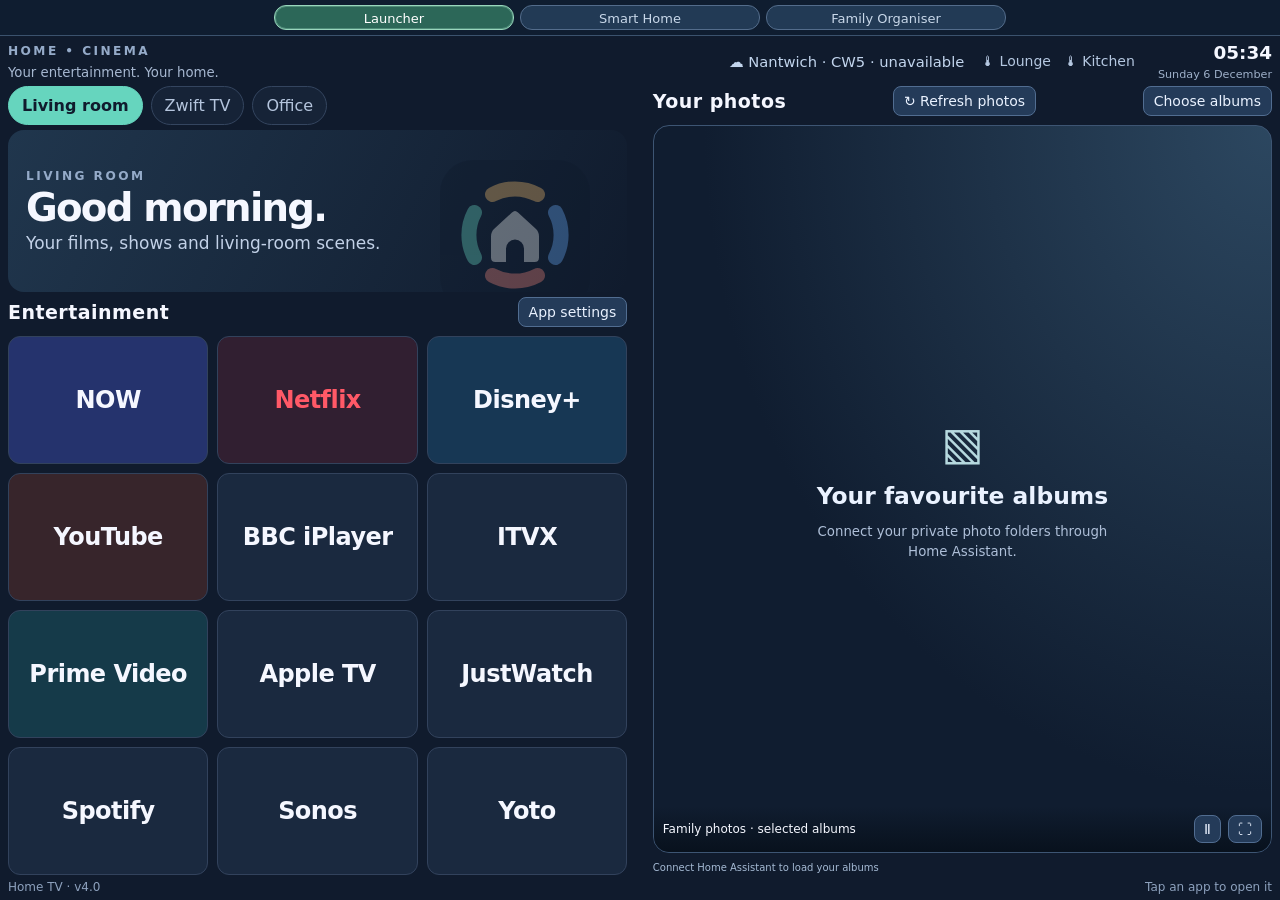
==== index.html @ 2f024058 "Refresh VTech card and Smart Home layout assets on existing Halo installs" ====
<!doctype html><html lang="en"><head><style>html.view-resume-boot{background:#14243a}html.view-resume-boot body{visibility:hidden}</style><script>try{const v=JSON.parse(localStorage.getItem('home-view-resume-v1'));if(v&&Date.now()-v.at<120000){document.documentElement.classList.add('view-resume-boot');setTimeout(()=>document.documentElement.classList.remove('view-resume-boot'),3000)}}catch(e){}</script><meta charset="utf-8"><meta name="viewport" content="width=device-width,initial-scale=1,viewport-fit=cover"><meta name="theme-color" content="#080d17"><meta name="mobile-web-app-capable" content="yes"><meta name="apple-mobile-web-app-capable" content="yes"><link rel="manifest" href="./manifest.webmanifest"><link rel="icon" href="./icon.svg" type="image/svg+xml"><title>Halo · Home Assistant Life Organiser</title><style>
:root{font-family:Inter,system-ui,-apple-system,Segoe UI,sans-serif;color:#f5f7ff;background:#080d17}*{box-sizing:border-box}body{margin:0;min-height:100vh;background:radial-gradient(ellipse at 80% 0%,#253b5c 0%,#101b2e 32%,#080d17 74%)}button{font:inherit;color:inherit;cursor:pointer}button:focus-visible,.tile.focused{outline:3px solid #c5d9ff;outline-offset:3px;transform:scale(1.035)}.shell{max-width:1480px;margin:auto;padding:clamp(18px,4vw,58px)}header{display:flex;justify-content:space-between;align-items:center;gap:15px}.eyebrow{color:#95abc9;font-size:.76rem;letter-spacing:.2em;font-weight:750}.clock{text-align:right;font-weight:650;font-size:1.15rem}.clock small{display:block;color:#9eb0c9;font-size:.7rem;font-weight:450;margin-top:5px}.rooms{display:flex;gap:8px;flex-wrap:wrap;margin-top:26px}.room{border:1px solid #34455f;background:#162337;padding:10px 16px;border-radius:999px;color:#b5c5dd}.room.active{background:#d8e7ff;color:#15253c;border-color:#d8e7ff;font-weight:750}.hero{position:relative;overflow:hidden;margin-top:25px;border-radius:24px;min-height:215px;background:linear-gradient(105deg,#273e61,#18273e 53%,#3c3b5c);display:flex;align-items:center;padding:clamp(22px,4vw,55px)}.hero:after{content:'✦';position:absolute;right:8%;top:-40px;font-size:260px;color:#ffffff12;pointer-events:none}.hero h1{font-size:clamp(30px,5vw,66px);line-height:1.03;letter-spacing:-.045em;margin:12px 0}.hero p{color:#c2d1e7;margin:0;max-width:600px}.section-head{display:flex;align-items:baseline;justify-content:space-between;margin:30px 0 13px}.section-head h2{font-size:1rem;margin:0;letter-spacing:.025em}.section-head span{font-size:.78rem;color:#93a9c7}.apps{display:grid;grid-template-columns:repeat(4,minmax(0,1fr));gap:12px}.tile{border:1px solid #32425c;border-radius:15px;background:#1a293f;min-height:93px;display:flex;align-items:center;justify-content:center;text-align:center;padding:12px;font-weight:800;transition:transform .15s,background .15s;letter-spacing:-.025em}.tile:hover{background:#2b4162}.app{font-size:clamp(.9rem,2vw,1.45rem)}.now{background:#25336d}.netflix{background:#311f31;color:#ff5967}.disney{background:#173754}.youtube{background:#37252b}.prime{background:#153a49}.widget-grid{display:grid;grid-template-columns:repeat(4,minmax(0,1fr));gap:12px}.widget{background:#162338;border:1px solid #304059;border-radius:15px;min-height:135px;padding:18px;text-align:left;display:flex;flex-direction:column;justify-content:space-between;align-items:flex-start}.widget .symbol{font-size:25px}.widget strong{font-size:1.05rem}.widget small{color:#9fb1cc;line-height:1.5}.footer{margin-top:25px;color:#8da1bd;font-size:.75rem;display:flex;justify-content:space-between;gap:12px;flex-wrap:wrap}.notice{position:fixed;bottom:20px;left:50%;transform:translateX(-50%);background:#dceaff;color:#17263b;padding:13px 20px;border-radius:12px;box-shadow:0 12px 40px #0008;max-width:90%;font-size:.88rem;z-index:10}.hidden{display:none}@media(max-width:640px){.apps{grid-template-columns:repeat(4,minmax(0,1fr));gap:7px}.tile{min-height:68px;padding:7px;font-size:.77rem}.widget-grid{grid-template-columns:repeat(2,minmax(0,1fr));gap:9px}.widget{min-height:115px;padding:13px}.hero{min-height:180px}.shell{padding:16px}.rooms{margin-top:20px}.room{font-size:.8rem;padding:9px 12px}}@media(orientation:landscape) and (max-height:550px){.shell{padding-top:13px}.hero{min-height:130px;margin-top:13px}.hero h1{font-size:30px}.section-head{margin:17px 0 9px}.tile{min-height:62px}.widget{min-height:105px}.rooms{margin-top:10px}}

/* v0.2: viewport-fitted, device-independent responsive layout */
html,body{width:100%;min-height:100%;overflow-x:hidden}
.shell{width:100%;max-width:1600px}
.tile,.widget{min-width:0}
.widget small{overflow-wrap:anywhere;word-break:break-word}
@media (orientation:landscape){
 html,body{height:100%;height:100dvh;overflow:hidden}
 .shell{height:100vh;height:100dvh;display:flex;flex-direction:column;gap:clamp(5px,1.1vh,13px);padding:clamp(8px,1.7vh,22px) clamp(12px,3vw,48px);overflow:hidden}
 header{flex:0 0 auto}
 .rooms{margin-top:0;flex:0 0 auto}
 .room{padding:clamp(5px,1vh,10px) 13px}
 .hero{margin-top:0;min-height:0;flex:1 1 16%;padding:clamp(12px,2vh,30px);border-radius:16px}
 .hero h1{font-size:clamp(23px,4.3vh,52px);margin:5px 0}
 .hero p{font-size:clamp(11px,1.9vh,17px)}
 .hero:after{font-size:clamp(100px,25vh,230px);top:-25px}
 .section-head{margin:0;flex:0 0 auto}
 .section-head h2{font-size:clamp(12px,2.3vh,19px)}
 .section-head span{font-size:clamp(10px,1.8vh,14px)}
 .apps{flex:1 1 23%;min-height:0;grid-template-columns:repeat(4,minmax(0,1fr));grid-template-rows:repeat(2,minmax(0,1fr));gap:clamp(5px,1.1vh,13px)}
 .tile{min-height:0;border-radius:12px}
 .app{font-size:clamp(11px,2.7vh,25px)}
 .widget-grid{flex:1 1 22%;min-height:0;grid-template-columns:repeat(4,minmax(0,1fr));gap:clamp(5px,1.1vh,13px)}
 .widget{min-height:0;padding:clamp(6px,1.5vh,18px);gap:2px;overflow:hidden}
 .widget .symbol{font-size:clamp(14px,3.5vh,28px)}
 .widget strong{font-size:clamp(10px,2.3vh,18px);line-height:1.1}
 .widget small{font-size:clamp(9px,1.7vh,13px);line-height:1.2;display:-webkit-box;-webkit-line-clamp:2;-webkit-box-orient:vertical;overflow:hidden}
 .footer{margin:0;flex:0 0 auto;font-size:clamp(9px,1.5vh,12px)}
}
@media (orientation:landscape) and (max-height:470px){
 .shell{gap:5px;padding-top:6px;padding-bottom:6px}
 header .eyebrow{font-size:10px}header div[style]{display:none}
 .clock{font-size:14px}.clock small{font-size:10px;margin-top:0}
 .room{font-size:11px;padding:4px 10px}
 .hero{flex-basis:13%;padding:8px 16px}
 .hero .eyebrow{font-size:10px}
 .hero h1{font-size:22px;margin:2px 0}
 .hero p{font-size:11px}
 .widget .symbol{font-size:16px}
 .footer span:last-child{display:none}
}
@media (orientation:portrait) and (max-width:700px){
 html,body{height:100%;height:100dvh;overflow:hidden}
 .shell{height:100vh;height:100dvh;display:flex;flex-direction:column;gap:clamp(6px,1.1vh,12px);padding:clamp(10px,2vh,20px);overflow:hidden}
 header{flex:0 0 auto}
 .rooms{margin-top:0;flex:0 0 auto}
 .room{font-size:12px;padding:7px 10px}
 .hero{flex:1 1 14%;min-height:0;margin-top:0;padding:13px 17px;border-radius:15px}
 .hero h1{font-size:clamp(23px,4vh,36px);margin:4px 0}
 .hero p{font-size:12px}
 .hero:after{font-size:130px;top:-12px}
 .section-head{margin:0;flex:0 0 auto}
 .section-head h2{font-size:14px}
 .section-head span{font-size:10px}
 .apps{flex:1 1 30%;min-height:0;grid-template-columns:repeat(2,minmax(0,1fr));grid-template-rows:repeat(4,minmax(0,1fr));gap:7px}
 .tile{min-height:0;font-size:clamp(11px,1.8vh,16px)}
 .widget-grid{flex:1 1 27%;min-height:0;grid-template-columns:repeat(2,minmax(0,1fr));grid-template-rows:repeat(2,minmax(0,1fr));gap:7px}
 .widget{min-height:0;padding:9px;overflow:hidden}
 .widget .symbol{font-size:18px}
 .widget strong{font-size:clamp(11px,1.7vh,15px);line-height:1.15}
 .widget small{font-size:10px;line-height:1.2;display:-webkit-box;-webkit-line-clamp:2;-webkit-box-orient:vertical;overflow:hidden}
 .footer{margin:0;font-size:9px;flex:0 0 auto}
 .footer span:last-child{display:none}
}
@media (prefers-reduced-motion:reduce){*{transition:none!important}}
.hidden{display:none!important}.dashboard-toggle{border:1px solid #6780a3;background:#d8e7ff;color:#14253b;padding:7px 14px;border-radius:11px;font-weight:800;white-space:nowrap}.footer{align-items:center}.footer .dashboard-toggle{font-size:clamp(11px,1.9vh,15px)}@media(orientation:landscape){.apps{grid-template-columns:repeat(6,minmax(0,1fr));grid-template-rows:repeat(2,minmax(0,1fr));flex-basis:28%}.app{font-size:clamp(10px,2.4vh,22px)}.hero{flex-basis:13%}.widget-grid{flex-basis:19%}}@media(orientation:portrait) and (max-width:700px){.apps{grid-template-columns:repeat(3,minmax(0,1fr));grid-template-rows:repeat(4,minmax(0,1fr));flex-basis:33%}.app{font-size:clamp(10px,1.6vh,15px)}.hero{flex-basis:12%}.widget-grid{flex-basis:24%}.footer{gap:7px}}.dashboard-page{min-height:100dvh;padding:clamp(16px,4vw,48px);max-width:1300px;margin:auto}.dashboard-top{display:flex;align-items:center;justify-content:space-between;gap:15px}.dashboard-page h1{font-size:clamp(30px,5vw,60px);margin:28px 0 8px}.dashboard-intro{color:#a8bbd4}.dashboard-cards{display:grid;grid-template-columns:repeat(3,minmax(0,1fr));gap:14px;margin-top:25px}.dashboard-cards button{background:#192a42;border:1px solid #354c6b;border-radius:17px;padding:22px;text-align:left;display:flex;flex-direction:column;gap:10px;min-height:145px}.dashboard-cards button span{font-size:26px}.dashboard-cards button strong{font-size:clamp(15px,2vw,22px)}.dashboard-cards button small{color:#9fb4d1}.dashboard-note{color:#94a9c5;font-size:12px;margin-top:25px}@media(max-width:680px){.dashboard-cards{grid-template-columns:repeat(2,minmax(0,1fr));gap:9px}.dashboard-cards button{padding:13px;min-height:120px}.dashboard-page h1{margin-top:18px}}@media(orientation:landscape) and (max-height:550px){.dashboard-page{height:100dvh;overflow:auto}.dashboard-cards{grid-template-columns:repeat(3,minmax(0,1fr));gap:9px;margin-top:12px}.dashboard-cards button{min-height:95px;padding:12px;gap:5px}.dashboard-page h1{font-size:25px;margin:12px 0 4px}}body.dashboard-open{height:auto!important;overflow:auto!important}.room-card-off{opacity:.43;filter:grayscale(1);cursor:not-allowed}.room-card-off small{color:#aab4c3!important}/* v0.4 TV-first header and 5-by-2 entertainment grid */
.header-right{display:flex;align-items:center;gap:clamp(9px,1.8vw,26px)}
.mini-status{display:flex;gap:clamp(5px,1vw,15px);align-items:center;flex-wrap:wrap;justify-content:flex-end;color:#b4c7e0;font-size:clamp(10px,1.3vw,14px)}
.mini-status span{white-space:nowrap}.mini-status b{font-weight:500}
.header-dashboard{font-size:clamp(11px,1.3vw,15px)}
@media(orientation:landscape){
 .apps{grid-template-columns:repeat(5,minmax(0,1fr));grid-template-rows:repeat(2,minmax(0,1fr));flex:1 1 auto}
 .hero{flex:0 1 26%;min-height:0}
 .shell{justify-content:space-between}
 .footer{flex:0 0 auto}
}
@media(orientation:landscape) and (max-height:550px){
 .hero{flex:0 1 23%}
 .apps{flex:1 1 auto}
 .mini-status{font-size:10px}
 .mini-status span:nth-child(3){display:none}
 .header-dashboard{padding:5px 9px}
}
@media(orientation:portrait) and (max-width:700px){
 .header-right{gap:6px;flex-wrap:wrap;justify-content:flex-end;max-width:60%}
 .mini-status{order:3;width:100%;font-size:10px;gap:8px}
 .mini-status span:nth-child(3){display:none}
 .header-dashboard{font-size:11px;padding:5px 8px}
 .apps{grid-template-columns:repeat(2,minmax(0,1fr));grid-template-rows:repeat(5,minmax(0,1fr));flex:1 1 43%}
 .hero{flex:0 1 17%}
 .footer{flex:0 0 auto}
}
/* v0.5 remote focus indicator */
button{transition:transform .16s ease,box-shadow .16s ease,border-color .16s ease}
button:focus{outline:none}
body:not(.using-pointer) button:focus-visible,body:not(.using-pointer) button:focus{outline:3px solid #e9f3ff;outline-offset:2px;box-shadow:0 0 0 5px #6fa8ff66,0 10px 25px #0007;transform:scale(1.035);z-index:2;position:relative}
body.using-pointer button:focus:not(:focus-visible){outline:none;box-shadow:none;transform:none}
@media(prefers-reduced-motion:reduce){button{transition:none}}
 .app-disabled,.app-disabled:hover{background:#202633!important;color:#7f899a!important;border-color:#303746!important;opacity:.5;filter:grayscale(1);cursor:not-allowed;transform:none!important} /* v1.1 single-screen dashboard */.dashboard-page{max-width:1800px}.dash-heading{display:flex;justify-content:space-between;align-items:end;gap:12px}.dash-heading h1{margin:16px 0 4px;font-size:clamp(29px,3.6vw,52px)}.dash-date{color:#b3c5dd;font-size:.86rem}.demo-label{letter-spacing:.05em;font-size:.65rem;color:#e4bc7c;margin-left:8px}.overview-layout{display:grid;grid-template-columns:minmax(0,1.4fr) minmax(245px,.85fr) minmax(280px,1fr);gap:14px;margin-top:23px;align-items:stretch}.overview-panel{background:linear-gradient(145deg,#1b2b43,#101c30);border:1px solid #344864;border-radius:22px;padding:20px;min-width:0;display:flex;flex-direction:column;gap:15px}.panel-heading{display:flex;align-items:start;justify-content:space-between;gap:8px}.panel-heading h2{font-size:clamp(18px,1.7vw,25px);margin:5px 0 0}.panel-kicker{font-size:10px;color:#91aacf;letter-spacing:.16em;font-weight:800}.offline-pill{background:#3c3540;border:1px solid #695568;color:#e4bdc3;border-radius:20px;font-size:10px;padding:5px 8px;white-space:nowrap}.overview-subheading{font-size:12px;color:#9fb4d1}.home-room-grid{display:grid;grid-template-columns:repeat(2,minmax(0,1fr));gap:9px}.home-room{background:#20334e;border:1px solid #38516e;border-radius:13px;padding:11px;min-height:100px;text-align:left;display:flex;flex-direction:column;gap:8px}.home-room strong{font-size:13px}.home-room .room-info{color:#a9bfd9;font-size:11px}.home-room .room-icon{font-size:17px}.home-room.disabled{opacity:.38;filter:grayscale(1);cursor:not-allowed}.music-strip{display:flex;align-items:center;gap:11px;background:#142239;border:1px solid #314763;border-radius:13px;padding:12px}.music-symbol{font-size:25px}.music-strip div:nth-child(2){flex:1;min-width:0}.music-strip strong,.music-strip small{display:block}.music-strip strong{font-size:13px}.music-strip small{font-size:11px;color:#a5bad4;margin-top:3px}.music-strip button{background:#304c6f;border:1px solid #52749c;border-radius:9px;padding:7px 10px;font-size:11px}.subtle-link{border:0;background:none;text-align:left;color:#a6c8ff;font-size:12px;padding:4px 0}.doorbell-preview{flex:1;min-height:210px;border:1px dashed #53667c;border-radius:15px;background:linear-gradient(150deg,#101926,#24374b);display:flex;align-items:center;justify-content:center;flex-direction:column;gap:9px;text-align:center;padding:15px}.doorbell-symbol{font-size:48px;color:#8ca7c7}.doorbell-preview strong{font-size:16px}.doorbell-preview span{font-size:12px;color:#a2b5ce;max-width:190px}.doorbell-footer{display:flex;flex-wrap:wrap;justify-content:space-between;gap:8px;font-size:12px}.doorbell-footer small{color:#a0b3cd}.family-sections{display:flex;flex-direction:column;gap:15px}.family-section{background:#14243a;border:1px solid #30445e;border-radius:14px;padding:13px}.family-title{font-weight:750;font-size:13px;display:flex;justify-content:space-between;gap:6px}.family-title span{font-weight:400;color:#a6bad2}.empty-row{font-size:12px;color:#9db0c9;padding:13px 0}.calendar-layers{display:flex;gap:5px;flex-wrap:wrap}.calendar-layers span{font-size:10px;border-radius:20px;background:#2d4261;padding:5px 7px;color:#d4e2f7}@media(max-width:1100px){.overview-layout{grid-template-columns:1.2fr 1fr}.family-panel{grid-column:1/-1}.family-sections{display:grid;grid-template-columns:repeat(3,minmax(0,1fr));gap:9px}}@media(max-width:670px){.overview-layout{grid-template-columns:1fr;margin-top:17px;gap:12px}.family-panel{grid-column:auto}.family-sections{display:flex}.overview-panel{padding:15px}.home-room-grid{grid-template-columns:repeat(2,minmax(0,1fr))}.dash-date{display:none}.doorbell-preview{min-height:180px}}@media(orientation:landscape) and (max-height:550px){.dashboard-page{height:100dvh;overflow:auto}.overview-layout{margin-top:12px}.overview-panel{padding:12px;gap:8px}.home-room{min-height:72px;padding:8px;gap:3px}.doorbell-preview{min-height:150px}.dash-heading h1{font-size:26px;margin:8px 0 2px}}/* v1.2: aspect-ratio aware dashboard; 16:9 TV and 16:10 tablet */
@media (orientation:landscape) and (min-width:700px){
 .dashboard-page{width:100%;max-width:none;height:100dvh;min-height:0;overflow:hidden;display:flex;flex-direction:column;padding:clamp(9px,1.7vh,22px) clamp(12px,2vw,32px);gap:clamp(5px,1vh,12px)}
 .dashboard-page.hidden{display:none}
 .dashboard-top{flex:0 0 auto}
 .dashboard-top .dashboard-toggle{padding:6px 12px;font-size:clamp(11px,1.6vh,15px)}
 .dash-heading{flex:0 0 auto}
 .dash-heading h1{font-size:clamp(22px,3.3vh,39px);margin:0 0 2px}
 .dashboard-intro{font-size:clamp(11px,1.7vh,15px);margin:0}
 .overview-layout{flex:1 1 0;min-height:0;margin-top:0;display:grid;grid-template-columns:minmax(0,1.36fr) minmax(0,.82fr) minmax(0,1fr);gap:clamp(7px,1vw,15px);align-items:stretch}
 .overview-panel{min-height:0;overflow:hidden;padding:clamp(9px,1.4vh,18px);gap:clamp(5px,.9vh,11px);border-radius:15px}
 .panel-heading h2{font-size:clamp(14px,2.3vh,22px);margin:3px 0 0}
 .panel-kicker{font-size:clamp(8px,1.3vh,11px)}
 .offline-pill{font-size:clamp(8px,1.2vh,10px);padding:3px 6px}
 .overview-subheading{font-size:clamp(10px,1.6vh,13px)}
 .home-room-grid{flex:1 1 0;min-height:0;overflow-y:auto;align-content:start;grid-template-columns:repeat(2,minmax(0,1fr));gap:clamp(4px,.7vh,8px);scrollbar-width:thin}
 .home-room{min-height:0;padding:clamp(5px,.9vh,10px);gap:clamp(2px,.35vh,5px)}
 .home-room .room-icon{font-size:clamp(12px,1.9vh,18px)}
 .home-room strong{font-size:clamp(10px,1.65vh,14px)}
 .home-room .room-info{font-size:clamp(9px,1.4vh,11px);line-height:1.2}
 .music-strip{flex:0 0 auto;padding:clamp(5px,.9vh,10px);gap:7px}
 .music-symbol{font-size:clamp(15px,2.3vh,23px)}
 .music-strip strong{font-size:clamp(10px,1.6vh,13px)}
 .music-strip small{font-size:clamp(9px,1.4vh,11px)}
 .music-strip button{padding:5px 7px}
 .subtle-link{flex:0 0 auto;font-size:clamp(10px,1.5vh,12px);padding:0}
 .doorbell-preview{min-height:0;flex:1 1 0}
 .doorbell-symbol{font-size:clamp(22px,5vh,46px)}
 .doorbell-preview strong{font-size:clamp(12px,2vh,16px)}
 .doorbell-preview span{font-size:clamp(10px,1.6vh,12px)}
 .doorbell-footer{font-size:clamp(10px,1.6vh,12px)}
 .family-panel{grid-column:auto}
 .family-sections{display:flex;flex:1 1 0;min-height:0;overflow-y:auto;flex-direction:column;gap:clamp(5px,.8vh,10px);scrollbar-width:thin}
 .family-section{padding:clamp(7px,1vh,12px);flex:0 0 auto}
 .family-title{font-size:clamp(10px,1.7vh,13px)}
 .empty-row{font-size:clamp(10px,1.5vh,12px);padding:clamp(5px,1vh,11px) 0}
 .calendar-layers span{font-size:clamp(8px,1.2vh,10px);padding:3px 6px}
 .dashboard-note{flex:0 0 auto;margin:0;font-size:clamp(9px,1.3vh,12px)}
}
@media (orientation:landscape) and (min-width:700px) and (max-aspect-ratio:17/10){
 .overview-layout{grid-template-columns:minmax(0,1.32fr) minmax(0,.78fr) minmax(0,1fr)}
 .dashboard-page{padding-left:12px;padding-right:12px}
}
@media (orientation:portrait){
 .dashboard-page{height:auto;min-height:100dvh;overflow:visible}
 .overview-layout{grid-template-columns:1fr}
 .family-panel{grid-column:auto}
 .family-sections{display:flex;flex-direction:column}
}
/* v1.3: compact camera, room metrics and history preview */.room-readings{font-size:clamp(10px,1.65vh,14px);font-weight:700;color:#dcecff}.doorbell-preview{width:100%;font:inherit;color:inherit;cursor:pointer;aspect-ratio:16/9;max-height:38vh;flex:0 1 auto}.doorbell-preview:hover{border-color:#b2d1ff}.doorbell-panel{justify-content:space-between}.history-controls{display:flex;flex-wrap:wrap;gap:24px;background:#17263c;border:1px solid #354c6b;border-radius:15px;padding:18px;margin:16px 0}.history-controls>div{min-width:160px}.history-options{display:flex;flex-wrap:wrap;gap:10px;margin-top:12px}.history-options label{background:#243954;border-radius:9px;padding:8px;font-size:13px}.history-empty{border:1px dashed #516b8c;border-radius:15px;min-height:32vh;display:flex;flex-direction:column;align-items:center;justify-content:center;text-align:center;color:#b9cce5;padding:22px}.history-empty small{margin-top:12px}.camera-expanded{flex:1;min-height:55vh;display:flex;flex-direction:column;align-items:center;justify-content:center;border:1px dashed #53667c;border-radius:20px;background:#122035;text-align:center}.camera-expanded span{font-size:65px}.camera-expanded strong{font-size:26px}.camera-expanded p{color:#a4b9d4}@media(orientation:landscape) and (min-width:700px){.doorbell-preview{max-height:40%;min-height:90px}.doorbell-symbol{font-size:clamp(18px,3.5vh,34px)}.history-empty{flex:1;min-height:0}.history-controls{margin:4px 0;padding:9px}.camera-expanded{min-height:0}} @media(orientation:landscape){html,body,body.dashboard-open{height:100dvh!important;overflow:hidden!important}#dashboardPage{height:100dvh!important;min-height:0!important;overflow:hidden!important;display:flex!important;flex-direction:column!important;padding:8px 12px!important;gap:5px!important}#dashboardPage.hidden{display:none!important}#dashboardPage .dashboard-top,#dashboardPage .dash-heading,#dashboardPage .dashboard-note{flex:0 0 auto!important}#dashboardPage .dash-heading h1{font-size:clamp(18px,3.5vh,30px);margin:0}#dashboardPage .dashboard-intro{font-size:11px;margin:0}#dashboardPage .overview-layout{display:grid!important;grid-template-columns:minmax(0,1.45fr) minmax(0,.75fr) minmax(0,1.1fr)!important;grid-template-rows:minmax(0,1fr)!important;flex:1 1 0!important;min-height:0!important;margin:0!important;gap:8px!important}#dashboardPage .overview-panel{min-height:0!important;min-width:0!important;overflow:hidden!important;padding:8px!important;gap:5px!important}#dashboardPage .home-room-grid{flex:1 1 0!important;min-height:0!important;overflow-y:auto!important;align-content:start!important;gap:4px!important}#dashboardPage .home-room{min-height:0!important;padding:5px!important;gap:2px!important}#dashboardPage .home-room strong{font-size:11px}#dashboardPage .room-readings,#dashboardPage .room-info{font-size:10px!important}#dashboardPage .music-strip{flex:0 0 auto;padding:5px}#dashboardPage .subtle-link{flex:0 0 auto;font-size:10px}#dashboardPage .doorbell-preview{flex:0 0 auto!important;min-height:0!important;max-height:none!important;aspect-ratio:16/9!important;padding:4px}#dashboardPage .doorbell-symbol{font-size:22px}#dashboardPage .doorbell-preview strong{font-size:11px}#dashboardPage .family-panel{grid-column:auto!important}#dashboardPage .family-sections{display:flex!important;flex-direction:column!important;flex:1 1 0!important;min-height:0!important;overflow-y:auto!important;gap:4px}#dashboardPage .family-section{flex:0 0 auto;padding:6px}#dashboardPage .dashboard-note{margin:0;font-size:9px}}/* v1.5: TV-first two-zone dashboard; small doorbell beneath organiser */
@media(orientation:landscape){
 #dashboardPage{padding:5px 12px!important;gap:3px!important}
 #dashboardPage .dashboard-top{min-height:0!important;display:flex;align-items:center}
 #dashboardPage .dashboard-top .dashboard-toggle{padding:4px 9px!important;font-size:11px!important}
 #dashboardPage .dashboard-top .eyebrow{font-size:9px!important;letter-spacing:.09em}
 #dashboardPage .dash-heading{display:flex;align-items:center;gap:10px;min-height:0}
 #dashboardPage .dash-heading h1{font-size:clamp(15px,2.6vh,23px)!important;line-height:1.1}
 #dashboardPage .dashboard-intro{display:none!important}
 #dashboardPage .dash-date{font-size:clamp(9px,1.5vh,12px)!important}
 #dashboardPage .overview-layout{grid-template-columns:minmax(0,1.22fr) minmax(0,1fr)!important;grid-template-rows:minmax(0,1.8fr) minmax(0,1fr)!important;gap:7px!important}
 #dashboardPage .home-panel{grid-column:1!important;grid-row:1 / 3!important}
 #dashboardPage .family-panel{grid-column:2!important;grid-row:1!important}
 #dashboardPage .doorbell-panel{grid-column:2!important;grid-row:2!important;display:grid!important;grid-template-columns:minmax(0,.8fr) minmax(0,1fr)!important;grid-template-rows:auto minmax(0,1fr)!important;gap:3px!important}
 #dashboardPage .doorbell-panel .panel-heading{grid-column:1!important;grid-row:1!important}
 #dashboardPage .doorbell-panel .doorbell-preview{grid-column:2!important;grid-row:1 / 3!important;width:100%!important;max-height:100%!important;aspect-ratio:auto!important;height:100%!important}
 #dashboardPage .doorbell-panel .doorbell-footer{grid-column:1!important;grid-row:2!important;display:flex!important;flex-direction:column!important;justify-content:end!important;gap:2px}
 #dashboardPage .doorbell-panel .doorbell-footer small{font-size:9px}
 #dashboardPage .doorbell-panel .panel-heading h2{font-size:clamp(11px,2vh,16px)!important}
 #dashboardPage .doorbell-panel .offline-pill{display:none!important}
 #dashboardPage .home-room-grid{grid-template-columns:repeat(2,minmax(0,1fr))!important}
 #dashboardPage .home-room{padding:clamp(5px,1vh,9px)!important}
 #dashboardPage .home-room strong{font-size:clamp(11px,1.8vh,14px)!important}
 #dashboardPage .room-readings,#dashboardPage .room-info{font-size:clamp(10px,1.5vh,12px)!important}
 #dashboardPage .family-sections{gap:5px!important}
 #dashboardPage .family-section{padding:7px!important}
 #dashboardPage .dashboard-note{font-size:9px!important;line-height:1.1}
}
/* v1.6 dense TV/tablet dashboard: compact tiles, no clipped family start */
@media(orientation:landscape){
 #dashboardPage{padding:3px 9px!important;gap:2px!important}
 #dashboardPage .dashboard-top .dashboard-toggle{font-size:10px!important;padding:3px 7px!important}
 #dashboardPage .dashboard-top .eyebrow{font-size:8px!important}
 #dashboardPage .dash-heading h1{font-size:15px!important}
 #dashboardPage .dash-date{font-size:10px!important}
 #dashboardPage .overview-layout{grid-template-rows:minmax(0,1.7fr) minmax(0,.75fr)!important;gap:5px!important}
 #dashboardPage .overview-panel{padding:6px!important;gap:3px!important;border-radius:14px!important}
 #dashboardPage .panel-heading{gap:3px!important}
 #dashboardPage .panel-kicker{font-size:9px!important;letter-spacing:.08em!important}
 #dashboardPage .panel-heading h2{font-size:clamp(13px,2.7vh,20px)!important;line-height:1.1!important;margin:0!important}
 #dashboardPage .offline-pill{font-size:9px!important;padding:2px 6px!important}
 #dashboardPage .overview-subheading{font-size:10px!important;margin:0!important}
 #dashboardPage .home-room-grid{grid-template-columns:repeat(2,minmax(0,1fr))!important;grid-auto-rows:minmax(0,1fr)!important;overflow-y:auto!important;gap:3px!important}
 #dashboardPage .home-room{padding:3px 6px!important;gap:0!important;border-radius:8px!important;min-height:29px!important}
 #dashboardPage .home-room strong{font-size:10px!important;line-height:1.05!important}
 #dashboardPage .room-readings,#dashboardPage .room-info{font-size:9px!important;line-height:1.05!important}
 #dashboardPage .music-strip{padding:4px 7px!important;gap:6px!important;border-radius:9px!important}
 #dashboardPage .music-strip strong{font-size:11px!important}
 #dashboardPage .music-strip small{font-size:9px!important}
 #dashboardPage .music-strip button{padding:4px 7px!important;font-size:10px!important}
 #dashboardPage .music-symbol{font-size:16px!important}
 #dashboardPage .subtle-link{font-size:9px!important;padding:2px!important}
 #dashboardPage .family-sections{overflow-y:auto!important;scrollbar-width:thin;gap:3px!important}
 #dashboardPage .family-section{padding:5px 7px!important;border-radius:8px!important}
 #dashboardPage .family-title{font-size:11px!important}
 #dashboardPage .empty-row{font-size:10px!important;padding:3px 0!important}
 #dashboardPage .calendar-layers{gap:3px!important}
 #dashboardPage .calendar-layers span{font-size:9px!important;padding:2px 4px!important}
 #dashboardPage .doorbell-panel .panel-heading h2{font-size:11px!important}
 #dashboardPage .doorbell-preview strong{font-size:10px!important}
 #dashboardPage .doorbell-preview span{display:none!important}
 #dashboardPage .doorbell-footer{font-size:9px!important}
 #dashboardPage .dashboard-note{font-size:8px!important}
}
/* v1.7 dashboard utility bar and organiser mosaic */
@media(orientation:landscape){
 #dashboardPage .dashboard-top{display:flex!important;align-items:center!important;justify-content:space-between!important;gap:10px!important}
 #dashboardPage .dashboard-top .eyebrow{flex:0 0 auto!important}
 #dashboardPage .dash-top-info{display:flex;align-items:center;gap:12px;margin-left:auto;font-size:11px;color:#c7d5eb;white-space:nowrap}
 #dashboardPage .dash-top-info #dashTopTime{font-weight:800;color:#fff;font-size:14px}
 #dashboardPage .dashboard-top .dashboard-toggle{order:3!important;flex:0 0 auto!important}
 #dashboardPage .dash-heading{display:none!important}
 #dashboardPage .overview-layout{grid-template-rows:minmax(0,1.9fr) minmax(0,.7fr)!important}
 #dashboardPage .family-sections{display:grid!important;grid-template-columns:minmax(0,1.15fr) minmax(0,1fr)!important;grid-template-rows:repeat(2,minmax(0,1fr))!important;overflow:hidden!important;gap:5px!important}
 #dashboardPage .family-section{min-height:0!important;overflow:hidden!important}
 #dashboardPage .family-section:first-child{grid-column:1!important;grid-row:1 / 3!important}
 #dashboardPage .family-section:nth-child(2){grid-column:2!important;grid-row:1!important}
 #dashboardPage .family-section:nth-child(3){grid-column:2!important;grid-row:2!important}
 #dashboardPage .family-title{font-size:10px!important;line-height:1.15!important}
 #dashboardPage .empty-row{font-size:9px!important;line-height:1.2!important}
 #dashboardPage .calendar-layers{display:flex!important;flex-wrap:wrap!important}
}
/* v1.8 remove redundant subtitle and contain Eufy placeholders */
@media(orientation:landscape){
 #dashboardPage .doorbell-panel{grid-template-columns:minmax(0,.85fr) minmax(0,1.15fr)!important;align-items:stretch!important}
 #dashboardPage .doorbell-panel .panel-heading{min-width:0!important;align-self:start!important}
 #dashboardPage .doorbell-panel .doorbell-preview{min-width:0!important;min-height:0!important;overflow:hidden!important;padding:4px!important;display:flex!important;flex-direction:column!important;align-items:center!important;justify-content:center!important;gap:2px!important}
 #dashboardPage .doorbell-panel .doorbell-preview strong{font-size:9px!important;line-height:1.15!important;max-width:100%!important;overflow-wrap:anywhere!important;text-align:center!important}
 #dashboardPage .doorbell-panel .doorbell-symbol{font-size:13px!important;line-height:1!important}
 #dashboardPage .doorbell-panel .doorbell-footer{min-width:0!important;overflow:hidden!important;justify-content:center!important}
 #dashboardPage .doorbell-panel .doorbell-footer span,#dashboardPage .doorbell-panel .doorbell-footer small{display:block!important;font-size:9px!important;line-height:1.1!important;white-space:normal!important;overflow-wrap:anywhere!important}
}
/* v1.9 single-line landscape room readings */
@media(orientation:landscape){
 #dashboardPage .home-room-grid{grid-auto-rows:minmax(0,1fr)!important;align-content:stretch!important}
 #dashboardPage .home-room{display:flex!important;flex-direction:row!important;align-items:center!important;justify-content:space-between!important;flex-wrap:nowrap!important;min-height:0!important;height:auto!important;padding:2px 7px!important;gap:7px!important;overflow:hidden!important}
 #dashboardPage .home-room strong{flex:1 1 auto!important;min-width:0!important;font-size:clamp(9px,1.7vh,12px)!important;white-space:nowrap!important;overflow:hidden!important;text-overflow:ellipsis!important}
 #dashboardPage .home-room .room-readings{flex:0 0 auto!important;font-size:clamp(8px,1.45vh,11px)!important;white-space:nowrap!important}
 #dashboardPage .home-room .room-info{flex:0 0 auto!important;font-size:clamp(8px,1.45vh,11px)!important;white-space:nowrap!important}
 #dashboardPage .home-room.disabled{display:none!important}
}
/* v2.0: reserve stable width for full room names */
@media(orientation:landscape){
 #dashboardPage .home-room{gap:4px!important;padding:2px 6px!important}
 #dashboardPage .home-room strong{flex:1 1 auto!important;min-width:0!important;font-size:clamp(9px,1.6vh,11px)!important;letter-spacing:-.02em!important;white-space:nowrap!important;text-overflow:clip!important}
 #dashboardPage .home-room .room-readings{font-size:clamp(8px,1.3vh,10px)!important;letter-spacing:-.03em!important}
 #dashboardPage .home-room .room-info{font-size:clamp(8px,1.3vh,10px)!important;letter-spacing:-.03em!important}
}
/* v2.1 compact paired integrations */
@media(orientation:landscape){
 #dashboardPage .home-services{display:grid;grid-template-columns:1fr 1fr;gap:5px;min-width:0;flex:0 0 auto}
 #dashboardPage .home-services .music-strip{min-width:0;gap:5px!important}
 #dashboardPage .home-services .music-strip strong{font-size:11px!important}
 #dashboardPage .home-services .music-strip button{padding:3px 6px!important}
 #dashboardPage .salus-strip{min-width:0;display:flex;flex-direction:column;align-items:flex-start;justify-content:center;text-align:left;gap:3px;padding:4px 10px;border:1px solid #38516e;border-radius:9px;background:#142239;color:inherit}
 #dashboardPage .salus-strip strong{font-size:11px}
 #dashboardPage .salus-strip small{font-size:9px;color:#a5bad4}
 #dashboardPage .doorbell-panel{display:grid!important;grid-template-columns:1fr 1fr!important;grid-template-rows:minmax(0,1fr)!important;gap:6px!important}
 #dashboardPage .compact-eufy,#dashboardPage .compact-pets{min-width:0;min-height:0;display:flex;flex-direction:column;align-items:flex-start;justify-content:center;gap:5px;padding:7px 10px;border:1px solid #38516e;border-radius:10px;background:#142239;color:inherit;text-align:left;overflow:hidden}
 #dashboardPage .compact-eufy strong,#dashboardPage .compact-pets strong{font-size:clamp(10px,1.9vh,14px);white-space:nowrap}
 #dashboardPage .compact-eufy small,#dashboardPage .compact-pets small{font-size:9px;color:#a5bad4}
}

/* v2.2: current service identity on launcher tiles; retain accessible app names */
#apps .brand-logo{width:min(72%,160px);height:clamp(28px,7vh,64px);object-fit:contain;display:block;filter:drop-shadow(0 2px 5px #0005)}
#apps .brand-fallback{display:none;font-weight:850;font-size:clamp(12px,2.7vh,24px)}
#apps .brand-logo.logo-error{display:none}
#apps .brand-logo.logo-error+.brand-fallback{display:block}
#apps .tile{overflow:hidden}
@media(orientation:portrait){#apps .brand-logo{height:clamp(30px,5vh,54px);width:min(60%,100px)}}

/* v2.3: move doorbell and pets into Smart Home; expand organiser */
#dashboardPage .home-security{display:grid;grid-template-columns:repeat(2,minmax(0,1fr));gap:5px;min-width:0}
#dashboardPage .home-security .compact-eufy,#dashboardPage .home-security .compact-pets{min-width:0;display:flex;flex-direction:column;align-items:flex-start;justify-content:center;text-align:left;gap:2px;padding:5px 9px;border:1px solid #38516e;border-radius:9px;background:#142239;color:inherit}
#dashboardPage .home-security strong{font-size:clamp(10px,1.7vh,13px);white-space:nowrap}
#dashboardPage .home-security small{font-size:clamp(9px,1.3vh,11px);color:#a5bad4}
#dashboardPage .home-security .panel-kicker{font-size:9px}
#dashboardPage .home-history-link{min-width:0;min-height:0;display:flex;align-items:center;justify-content:flex-start;text-align:left;padding:3px 7px;border:1px dashed #536b8b;border-radius:8px;background:#17283e;color:#b8d6fa;font-size:clamp(9px,1.45vh,12px)}
#dashboardPage .home-room-grid{overflow:hidden!important}
#dashboardPage .family-panel{min-height:0}
#dashboardPage .family-sections{display:grid!important;grid-template-columns:minmax(0,1fr) minmax(0,1fr);grid-template-rows:minmax(0,1.1fr) minmax(0,.75fr) minmax(0,1.1fr)!important;gap:6px!important;overflow:hidden!important}
#dashboardPage .family-sections .family-section{min-height:0;overflow:hidden;display:flex;flex-direction:column;gap:3px}
#dashboardPage .family-sections .family-section:first-child{grid-column:1;grid-row:1 / 3}
#dashboardPage .family-sections .family-section:nth-child(2){grid-column:2;grid-row:1}
#dashboardPage .family-sections .family-section:nth-child(3){grid-column:2;grid-row:2}
#dashboardPage .family-sections .meal-plan{grid-column:1;grid-row:3}
#dashboardPage .family-sections .find-panel{grid-column:2;grid-row:3}
#dashboardPage .meal-days{display:grid;grid-template-columns:repeat(4,minmax(0,1fr));gap:3px;flex:1;align-content:stretch}
#dashboardPage .meal-days span{border-radius:5px;background:#233651;padding:3px 4px;font-size:clamp(9px,1.35vh,11px);display:flex;justify-content:space-between;align-items:center;gap:3px}
#dashboardPage .meal-days b{font-weight:400;color:#9cb4d1}
#dashboardPage .find-map{flex:1;min-height:28px;border:1px dashed #54708d;border-radius:7px;background:linear-gradient(145deg,#23374a,#17293b);display:flex;align-items:center;justify-content:center;padding:6px;text-align:center;color:#acc0d9;font-size:clamp(9px,1.35vh,11px)}
#dashboardPage .find-categories{font-size:clamp(8px,1.2vh,10px);color:#9cb4d1}
@media(orientation:landscape){
 #dashboardPage .overview-layout{grid-template-columns:minmax(0,1.05fr) minmax(0,1fr)!important;grid-template-rows:minmax(0,1fr)!important}
 #dashboardPage .home-panel{grid-column:1!important;grid-row:1!important}
 #dashboardPage .family-panel{grid-column:2!important;grid-row:1!important}
 #dashboardPage .home-room-grid{grid-template-rows:repeat(4,minmax(0,1fr))!important;flex:1 1 0!important}
 #dashboardPage .home-security{flex:0 0 auto}
 #dashboardPage .home-security .compact-eufy,#dashboardPage .home-security .compact-pets{min-height:0}
}
@media(orientation:portrait){
 #dashboardPage .family-sections{display:flex!important;flex-direction:column!important;overflow:visible!important}
 #dashboardPage .home-room-grid{overflow:visible!important}
 #dashboardPage .home-history-link{min-height:44px}
 #dashboardPage .meal-days{grid-template-columns:repeat(4,minmax(0,1fr))}
 #dashboardPage .find-map{min-height:100px}
}

/* v2.4 weekly calendar and illustrative Cheshire East Find preview */
#dashboardPage .calendar-open{display:flex;justify-content:space-between;align-items:center;gap:6px;width:100%;padding:2px 0;border:0;background:none;color:#f5f7ff;font-weight:750;text-align:left;font-size:clamp(10px,1.6vh,13px)}
#dashboardPage .calendar-open span:last-child{font-weight:500;color:#b5c7e0;font-size:clamp(9px,1.35vh,11px)}
#dashboardPage .week-strip{display:grid;grid-template-columns:repeat(7,minmax(0,1fr));gap:3px}
#dashboardPage .week-strip span{border-radius:5px;background:#233752;text-align:center;padding:5px 1px;font-size:clamp(9px,1.3vh,11px);line-height:1.25}
#dashboardPage .week-strip span.today{background:#c8e0ff;color:#14243b;font-weight:800}
#dashboardPage .family-sections{grid-template-rows:minmax(0,1fr) minmax(0,.7fr) minmax(0,1.5fr)!important}
#dashboardPage .find-local{padding:0!important;overflow:hidden;min-height:50px!important}
#dashboardPage .find-local svg{display:block;width:100%;height:100%;min-height:0}
#dashboardPage .find-categories{font-size:9px;white-space:nowrap;overflow:hidden;text-overflow:ellipsis}
.calendar-overlay{position:fixed;inset:0;z-index:100;background:#020916db;display:flex;align-items:center;justify-content:center;padding:clamp(10px,3vw,35px)}
.calendar-overlay.hidden{display:none!important}
.calendar-dialog{width:min(100%,850px);max-height:95dvh;overflow:auto;border:1px solid #5b7495;background:#15243a;border-radius:18px;padding:clamp(12px,2vw,22px);box-shadow:0 22px 80px #000b}
.calendar-dialog-head,.calendar-toolbar{display:flex;align-items:center;gap:9px;justify-content:space-between;margin-bottom:13px}
.calendar-dialog-head strong{font-size:20px}.calendar-dialog button,.calendar-dialog select{border:1px solid #536b8b;border-radius:8px;background:#263a56;color:#eef5ff;padding:7px 12px}
.calendar-toolbar strong{flex:1;text-align:center;font-size:clamp(12px,2vw,18px)}
.calendar-full-grid{display:grid;grid-template-columns:repeat(7,minmax(0,1fr));gap:5px}
.calendar-full-grid .cal-cell{background:#22354e;border:1px solid #354d69;border-radius:8px;padding:8px 5px;min-height:65px;font-size:12px}
.calendar-full-grid .cal-cell.today{border-color:#c3dcff;background:#2b476b}
.calendar-full-grid .cal-cell.muted{opacity:.42}
.calendar-full-grid .cal-day{min-height:0;text-align:center;background:none;border:0;font-weight:800;color:#adc8e8}
.calendar-dialog-foot{margin-top:12px;font-size:12px;color:#afc2d9}
@media(max-width:650px){.calendar-full-grid .cal-cell{min-height:48px;padding:5px 3px;font-size:10px}.calendar-dialog button,.calendar-dialog select{padding:6px}.calendar-toolbar{gap:4px}}

/* v2.6: Salus modal, safe preview until authenticated live integration */
.salus-overlay{position:fixed;inset:0;z-index:105;background:#020916db;display:flex;align-items:center;justify-content:center;padding:clamp(10px,3vw,32px)}
.salus-overlay.hidden{display:none!important}
.salus-dialog{width:min(94vw,690px);max-height:92dvh;overflow:auto;border:1px solid #57749a;border-radius:17px;background:#16263e;color:#f2f6ff;padding:clamp(13px,2.3vw,23px);box-shadow:0 20px 80px #000a}
.salus-dialog-head{display:flex;align-items:flex-start;justify-content:space-between;gap:12px}
.salus-dialog-head h2{margin:4px 0 12px;font-size:clamp(16px,2.5vw,23px)}
.salus-close{background:#293d59;border:1px solid #607797;color:#fff;border-radius:9px;padding:8px 13px}
.salus-preview-banner{border:1px solid #68748b;border-radius:8px;padding:7px 10px;color:#f4dca9;background:#3c3440;font-size:12px;margin-bottom:12px}
.salus-metrics{display:grid;grid-template-columns:repeat(2,minmax(0,1fr));gap:8px}
.salus-metrics>div{background:#213650;border:1px solid #3c5573;border-radius:9px;padding:10px;display:flex;flex-direction:column;gap:4px}
.salus-metrics span{font-size:12px;color:#b5c8df}
.salus-metrics strong{font-size:clamp(15px,2.3vw,22px)}
.salus-controls-preview{margin-top:12px;border:1px solid #425c7b;border-radius:10px;padding:10px;text-align:center}
.salus-control-title{font-size:13px;color:#b5c8df}
.salus-setpoint-row{display:flex;align-items:center;justify-content:center;gap:20px;margin:9px 0}
.salus-setpoint-row strong{font-size:24px;min-width:85px}
.salus-setpoint-row button{font-size:26px;width:45px;height:43px}
.salus-modes{display:flex;justify-content:center;gap:8px;margin-bottom:8px}
.salus-controls-preview button{background:#30445e;border:1px solid #62758c;color:#d5deeb;border-radius:9px;padding:7px 14px}
.salus-controls-preview button:disabled{opacity:.5;cursor:not-allowed}
.salus-controls-preview small,.salus-modal-foot{color:#a8bdd7;font-size:11px}
.salus-status-grid{display:grid;grid-template-columns:repeat(2,minmax(0,1fr));gap:7px;margin-top:12px}
.salus-status-grid span{background:#213650;padding:8px;border-radius:7px;font-size:12px;display:flex;justify-content:space-between;gap:6px}
.salus-status-grid b{color:#b5c8df}
.salus-modal-foot{margin:12px 0 0}

/* v2.7: landscape modal sizing and scroll on short TV/phone viewports */
@media(orientation:landscape){
 .salus-overlay{padding:8px 14px;align-items:center}
 .salus-dialog{width:min(90vw,850px);max-height:calc(100dvh - 16px);padding:12px 17px;overscroll-behavior:contain}
 .salus-dialog-head h2{margin:2px 0 7px;font-size:clamp(15px,2.2vw,20px)}
 .salus-preview-banner{margin-bottom:7px;padding:5px 8px;font-size:11px}
 .salus-metrics{grid-template-columns:repeat(4,minmax(0,1fr));gap:6px}
 .salus-metrics>div{padding:6px 8px;gap:2px}
 .salus-metrics span{font-size:10px}
 .salus-metrics strong{font-size:clamp(12px,1.7vw,17px)}
 .salus-controls-preview{margin-top:7px;padding:6px 10px}
 .salus-setpoint-row{margin:3px 0;gap:12px}
 .salus-setpoint-row button{height:31px;width:40px;font-size:21px;padding:0}
 .salus-setpoint-row strong{font-size:19px}
 .salus-modes{margin-bottom:3px}
 .salus-controls-preview button{padding:4px 12px}
 .salus-status-grid{grid-template-columns:repeat(3,minmax(0,1fr));gap:5px;margin-top:7px}
 .salus-status-grid span{padding:5px 7px;font-size:11px}
 .salus-modal-foot{margin-top:6px}
}

/* v2.8: two-column thermostat dial and history; no vertical scroll on landscape phones */
.salus-v28{width:min(94vw,950px);padding:clamp(9px,1.5vw,15px);box-sizing:border-box}
.salus-v28-body{display:grid;grid-template-columns:minmax(0,.88fr) minmax(0,1.12fr);gap:12px;min-height:0}
.salus-v28-left,.salus-v28-right{min-width:0;display:flex;flex-direction:column;gap:5px}
.salus-gauge{position:relative;flex:1;min-height:120px;max-height:190px;display:flex;justify-content:center;align-items:center}
.salus-gauge svg{width:100%;height:100%;max-width:300px}
.salus-gauge-reading{position:absolute;inset:30% 0 0;display:flex;flex-direction:column;align-items:center;justify-content:center;text-align:center;gap:2px}
.salus-gauge-reading span,.salus-gauge-reading small{font-size:11px;color:#b3c6dc}
.salus-gauge-reading strong{font-size:clamp(22px,3vw,32px)}
.salus-v28 .salus-setpoint-row{margin:0;gap:10px}
.salus-v28 .salus-setpoint-row button,.salus-v28 .salus-modes button{background:#30445e;border:1px solid #62758c;color:#d5deeb;border-radius:8px;padding:4px 12px;opacity:.5}
.salus-v28 .salus-setpoint-row button{width:40px;height:34px;font-size:22px}
.salus-v28 .salus-setpoint-row strong{font-size:19px}
.salus-v28 .salus-modes{margin:0}
.salus-history-heading{display:flex;justify-content:space-between;align-items:center;gap:8px;font-size:12px}
.salus-history-heading span{color:#afc3dc;font-size:10px}
.salus-history-preview{position:relative;flex:1;min-height:75px;border:1px solid #405c78;border-radius:8px;background:#1c314a;overflow:hidden}
.salus-history-preview svg{width:100%;height:100%}
.salus-history-preview span{position:absolute;inset:0;display:flex;align-items:center;justify-content:center;color:#b7c8dc;font-size:12px;text-align:center;padding:8px}
.salus-v28 .salus-status-grid{margin:0;grid-template-columns:repeat(3,minmax(0,1fr));gap:4px}
.salus-v28 .salus-status-grid span{padding:5px;font-size:10px}
.salus-v28-foot{font-size:10px;color:#b3c6dc;text-align:center;margin-top:6px}
@media(orientation:landscape){
 .salus-overlay{padding:5px 10px}
 .salus-v28{width:min(94vw,980px);max-height:calc(100dvh - 10px);overflow:hidden}
 .salus-v28 .salus-dialog-head h2{font-size:clamp(14px,2vw,19px);margin:0 0 4px}
 .salus-v28 .salus-close{padding:5px 10px}
 .salus-v28-body{height:clamp(170px,48dvh,300px);gap:9px}
 .salus-gauge{min-height:0;max-height:none}
 .salus-gauge-reading span,.salus-gauge-reading small{font-size:10px}
 .salus-v28 .salus-setpoint-row button{height:29px}
 .salus-v28 .salus-modes button{padding:3px 9px}
 .salus-v28 .salus-status-grid span{padding:4px}
}
@media(orientation:portrait){
 .salus-v28{max-height:90dvh;overflow:auto}
 .salus-v28-body{grid-template-columns:1fr}
 .salus-gauge{height:170px;flex:none}
 .salus-history-preview{min-height:130px}
}

/* v2.9: prevent SVG and flex intrinsic sizes from pushing controls below modal */
.salus-v28-body{min-height:0}
.salus-v28-left{display:grid;grid-template-rows:minmax(0,1fr) auto auto;min-height:0;gap:5px}
.salus-v28-right{display:grid;grid-template-rows:auto minmax(0,1fr) auto;min-height:0;gap:5px}
.salus-v28 .salus-gauge{height:100%;min-height:0;max-height:none;overflow:hidden}
.salus-v28 .salus-gauge svg{position:absolute;inset:0;width:100%;height:100%}
.salus-v28 .salus-gauge-reading{inset:28% 0 0}
.salus-v28 .salus-history-preview{min-height:0;height:100%;box-sizing:border-box}
.salus-v28 .salus-history-preview svg{position:absolute;inset:0}
.salus-v28 .salus-setpoint-row{min-height:28px}
.salus-v28 .salus-modes{min-height:26px}
.salus-v28 .salus-status-grid{grid-template-columns:repeat(3,minmax(0,1fr))}
.salus-v28 .salus-status-grid span{white-space:nowrap;overflow:hidden}
.salus-v28-foot{position:relative;line-height:1.25}
@media(orientation:landscape){
 .salus-v28{display:flex;flex-direction:column;max-height:calc(100dvh - 14px);overflow:hidden}
 .salus-v28-body{height:auto;flex:1;min-height:0;max-height:none}
 .salus-v28 .salus-dialog-head{flex:0 0 auto}
 .salus-v28-foot{flex:0 0 auto}
 .salus-v28 .salus-gauge-reading{inset:23% 0 0}
 .salus-v28 .salus-gauge-reading strong{font-size:clamp(17px,2.6vw,27px)}
 .salus-v28 .salus-history-preview span{font-size:11px}
}
@media(orientation:portrait){
 .salus-v28-body{height:auto}
 .salus-v28-left{grid-template-rows:170px auto auto}
 .salus-v28-right{grid-template-rows:auto 130px auto}
}

/* v3.0: deterministic Salus layout: allocate height before distributing children */
@media (orientation:landscape) {
 .salus-overlay{padding:8px;box-sizing:border-box}
 .salus-dialog.salus-v28{
  box-sizing:border-box;width:min(94vw,1040px);
  height:min(82dvh,510px);max-height:calc(100dvh - 16px);
  padding:10px 14px;overflow:hidden;
  display:grid;grid-template-rows:auto minmax(0,1fr) auto;gap:5px;
 }
 .salus-v28 .salus-dialog-head{min-height:0;align-items:center}
 .salus-v28 .salus-dialog-head h2{font-size:clamp(15px,1.65vw,20px);margin:0}
 .salus-v28 .panel-kicker{font-size:10px}
 .salus-v28 .salus-close{padding:5px 9px}
 .salus-v28-body{
  display:grid;grid-template-columns:minmax(0,0.9fr) minmax(0,1.1fr);
  gap:12px;height:100%;min-height:0;overflow:hidden;
 }
 .salus-v28-left{
  display:grid;grid-template-rows:minmax(0,1fr) 32px 29px;
  min-height:0;overflow:hidden;gap:4px;
 }
 .salus-v28-right{
  display:grid;grid-template-rows:22px minmax(0,1fr) 55px;
  min-height:0;overflow:hidden;gap:4px;
 }
 .salus-v28 .salus-gauge{position:relative;min-height:0;height:100%;width:100%;overflow:hidden}
 .salus-v28 .salus-gauge svg{position:absolute;inset:0;width:100%;height:100%;max-width:none}
 .salus-v28 .salus-gauge-reading{inset:22% 0 0;justify-content:center}
 .salus-v28 .salus-setpoint-row{height:32px;min-height:0;margin:0}
 .salus-v28 .salus-modes{height:29px;min-height:0;align-items:center}
 .salus-v28 .salus-history-preview{height:100%;min-height:0;overflow:hidden}
 .salus-v28 .salus-status-grid{height:55px;min-height:0;grid-template-columns:repeat(3,minmax(0,1fr));grid-template-rows:repeat(2,1fr);gap:4px}
 .salus-v28 .salus-status-grid span{display:flex;align-items:center;min-width:0;padding:3px 5px}
 .salus-v28-foot{font-size:10px;line-height:1.2;margin:0;text-align:center}
}
@media (orientation:landscape) and (max-height:390px) {
 .salus-dialog.salus-v28{height:calc(100dvh - 12px);padding:6px 10px;gap:3px}
 .salus-v28 .salus-dialog-head h2{font-size:14px}
 .salus-v28 .panel-kicker{font-size:9px}
 .salus-v28 .salus-gauge-reading span,.salus-v28 .salus-gauge-reading small{font-size:9px}
 .salus-v28 .salus-gauge-reading strong{font-size:19px}
 .salus-v28-foot{font-size:9px}
}

/* v3.1: gauge SVG uses preserved geometry, with the entire arc in view */
.salus-v28 .salus-gauge svg{object-fit:contain;overflow:visible}
.salus-v28 .salus-gauge-reading{inset:33% 0 0}
.salus-v28 .salus-history-heading select{background:#263b55;border:1px solid #526e8c;color:#e4eefc;border-radius:6px;padding:3px 6px;font-size:11px;max-width:105px}
@media(orientation:landscape){
 .salus-v28 .salus-gauge svg{inset:0;max-width:100%;max-height:100%;object-fit:contain}
 .salus-v28 .salus-gauge-reading{inset:31% 0 0}
}

/* v3.3 secure connection setup: configuration only, no credentials */
.ha-setup{position:fixed;inset:0;z-index:9999;background:#000b;display:flex;align-items:center;justify-content:center;padding:16px}.ha-setup.hidden{display:none}.ha-setup-panel{background:#172942;border:1px solid #6b89ab;border-radius:18px;padding:22px;max-width:480px;width:100%;color:#edf4ff;box-shadow:0 12px 40px #0008}.ha-setup-panel h2{margin:0 0 10px}.ha-setup-panel p{line-height:1.45;color:#b9cbe0}.ha-setup-panel input{width:100%;padding:12px;border-radius:9px;background:#0e1c30;color:#fff;border:1px solid #7890ae;font:inherit}.ha-setup-actions{display:flex;gap:8px;flex-wrap:wrap;margin-top:14px}.ha-setup-actions button,.ha-connect-trigger{padding:9px 14px;border:1px solid #7890ae;background:#294565;color:white;border-radius:9px;font:inherit;cursor:pointer}.ha-setup-status{font-size:13px;min-height:22px;margin-top:12px}.ha-connect-trigger{font-size:12px;margin-left:8px}

/* v3.4: visible HA connection entry beside Live Overview */
.dashboard-heading-tools{display:flex;align-items:center;gap:9px;flex-wrap:nowrap;min-width:0}.dashboard-heading-tools .eyebrow{white-space:nowrap}.dashboard-heading-tools .ha-connect-trigger{margin:0;padding:5px 9px;font-size:clamp(10px,1vw,13px);white-space:nowrap;background:#294565;border:1px solid #7890ae;border-radius:9px;color:#fff;cursor:pointer}@media(max-width:740px){.dashboard-heading-tools .ha-connect-trigger{font-size:10px;padding:4px 6px}}

/* v3.5: landscape-safe HA setup dialog */
.ha-setup{overflow-y:auto;overscroll-behavior:contain;align-items:safe center;padding:12px}
.ha-setup-panel{box-sizing:border-box;max-height:calc(100dvh - 24px);overflow-y:auto;overscroll-behavior:contain;max-width:min(92vw,720px);padding:clamp(12px,2vh,22px)}
.ha-setup-panel p{margin:8px 0;line-height:1.35}
@media(orientation:landscape) and (max-height:650px){.ha-setup{align-items:center}.ha-setup-panel{max-height:calc(100dvh - 20px);padding:12px 18px}.ha-setup-panel h2{font-size:clamp(17px,3.5vh,24px);margin:0 0 4px}.ha-setup-panel p{font-size:clamp(12px,2.4vh,15px);margin:5px 0}.ha-setup-panel input{padding:8px}.ha-setup-actions{margin-top:8px}.ha-setup-actions button{padding:7px 10px}}
.ha-steps{display:grid;gap:5px;padding:9px 12px;background:#203957;border-radius:9px;font-size:clamp(11px,1.6vw,14px)}.ha-steps div:first-child{color:#bde8c6}
.ha-connect-trigger.ha-connected{background:#1d503e!important;border-color:#61a989!important;color:#e1ffed!important}
.salus-modes button.active{border-color:#86cba9;background:#245541;color:#f1fff7}.salus-status-grid span{cursor:default}
.salus-modes{flex-wrap:wrap}.salus-modes #salusBoost{border-color:#8bafdf;background:#28496c}.salus-modes #salusBoost.active{background:#7a4e25;border-color:#d6a468;color:white}
.salus-boost-options{display:flex;gap:8px;flex-wrap:wrap;justify-content:center;margin-top:7px}.salus-boost-options label{font-size:12px;color:#c1d2e8;display:flex;align-items:center;gap:5px}.salus-boost-options select{max-width:180px;background:#263e5c;color:#fff;border:1px solid #627e9d;border-radius:7px;padding:5px;font-size:12px}
.salus-boost-compact{display:flex;align-items:center;justify-content:center;gap:9px;margin-top:5px;flex-wrap:wrap}.salus-boost-compact button{border:1px solid #85a6cc;border-radius:11px;background:#274667;color:white;padding:7px 13px;font-weight:700;font-size:15px;min-width:90px}.salus-boost-compact button.active{background:#80501f;border-color:#e0b16e}.salus-boost-compact span{font-size:11px;color:#aebfda}.salus-v28-left .salus-modes{margin-top:5px}
.salus-boost-compact{margin-top:5px;justify-content:center}.salus-boost-compact #salusBoost{min-width:54px;width:54px;height:43px;padding:4px;font-size:24px;line-height:1}.salus-boost-compact #salusBoost sup{font-size:13px;vertical-align:super}
/* v3.15: single control row, stable gauge geometry and readable landscape layout */
.salus-v28-left{grid-template-rows:minmax(0,1fr) 37px 38px!important}
.salus-v28 .salus-modes{display:flex;align-items:center;justify-content:center;gap:6px;height:38px!important;min-height:38px!important;flex-wrap:nowrap!important}
.salus-v28 .salus-modes button{height:35px;min-width:0;padding:3px 12px;opacity:1}
.salus-v28 .salus-modes button:disabled{opacity:.45}
.salus-v28 .salus-modes #salusBoost{width:42px;min-width:42px;padding:2px 4px;font-size:22px;background:#294867;border:1px solid #85a6cc;border-radius:9px}
.salus-v28 .salus-modes #salusBoost.active{background:#80501f;border-color:#e0b16e}
.salus-v28 .salus-modes #salusBoost sup{font-size:11px}
.salus-v28 .salus-gauge{display:block;position:relative;min-height:0}
.salus-v28 .salus-gauge svg{position:absolute!important;inset:0!important;width:100%!important;height:100%!important;max-width:100%!important;max-height:100%!important;object-fit:contain}
.salus-v28 .salus-gauge-reading{position:absolute;inset:36% 0 0!important;display:flex;flex-direction:column;justify-content:center;gap:2px;pointer-events:none}
@media(orientation:landscape){.salus-v28 .salus-gauge-reading{inset:33% 0 0!important}.salus-v28 .salus-gauge-reading strong{font-size:clamp(21px,2.5vw,29px)}}
/* v3.16: single-arc thermometer fill; controls never overflow */
.salus-v28-left{grid-template-rows:minmax(0,1fr) 39px 31px!important;gap:3px!important}
.salus-v28 .salus-gauge svg{height:100%!important;width:100%!important;object-fit:contain}
.salus-v28 .salus-gauge-reading{inset:31% 0 0!important;justify-content:center}
.salus-v28 .salus-setpoint-row{display:grid!important;grid-template-columns:48px minmax(0,1fr) 48px;align-items:center;justify-content:center;width:min(100%,280px);margin:0 auto!important;gap:4px!important;height:39px!important}
.salus-v28 .salus-setpoint-row strong{text-align:center;white-space:nowrap;font-variant-numeric:tabular-nums}
.salus-v28 .salus-setpoint-row button{height:36px!important;width:46px!important;padding:0!important}
.salus-v28 .salus-modes{height:31px!important;min-height:31px!important;gap:5px!important;align-self:center;width:100%;margin:0!important}
.salus-v28 .salus-modes button{height:29px!important;min-height:29px!important;padding:1px 8px!important;font-size:clamp(12px,1.25vw,16px)!important;line-height:1!important;border-radius:8px}
.salus-v28 .salus-modes #salusBoost{width:37px!important;min-width:37px!important;font-size:18px!important;padding:0 3px!important}
.salus-v28 .salus-modes #salusBoost sup{font-size:10px}
@media(orientation:landscape){.salus-v28 .salus-gauge-reading{inset:32% 0 0!important}}
/* v3.17: keep setpoint and +/- as one centered compact cluster */
.salus-v28 .salus-setpoint-row{width:230px!important;max-width:100%!important;grid-template-columns:36px minmax(0,1fr) 36px!important;gap:7px!important;margin:0 auto!important;height:35px!important}
.salus-v28 .salus-setpoint-row button{width:36px!important;height:33px!important;font-size:21px!important;border-radius:9px!important}
.salus-v28 .salus-setpoint-row strong{text-align:center!important;font-size:clamp(21px,2.1vw,29px)!important}
/* v3.18: minus and plus sit over gaps between mode buttons */
.salus-v28 .salus-setpoint-row{width:100%!important;max-width:360px!important;display:grid!important;grid-template-columns:repeat(4,minmax(0,1fr))!important;gap:5px!important;align-items:center!important;justify-items:center!important;height:30px!important;margin:0 auto!important;position:relative}
.salus-v28 .salus-setpoint-row button{width:28px!important;height:27px!important;min-width:28px!important;min-height:27px!important;padding:0!important;font-size:17px!important;line-height:1!important;border-radius:7px!important}
.salus-v28 .salus-setpoint-row #salusMinus{grid-column:1 / 2;justify-self:end;transform:translateX(16px)}
.salus-v28 .salus-setpoint-row #salusPlus{grid-column:4 / 5;justify-self:start;transform:translateX(-16px)}
.salus-v28 .salus-setpoint-row #salusSetpoint{grid-column:2 / 4;grid-row:1;text-align:center!important;white-space:nowrap;font-size:clamp(21px,2.1vw,29px)!important}
.salus-v28 .salus-setpoint-row #salusMinus,.salus-v28 .salus-setpoint-row #salusPlus{grid-row:1}
/* v3.19: Salus-inspired temperature ramp and gentle heating emphasis */
.salus-v28 #salusGaugeFill{stroke:url(#salusTempGradient)}
.salus-v28 .salus-gauge.salus-heating{filter:drop-shadow(0 0 9px rgba(255,141,57,.30))}
.salus-v28 .salus-gauge.salus-heating #salusGaugeDot{stroke:#f0a15c}
.salus-v28 .salus-gauge-reading strong{background:linear-gradient(90deg,#37aaff,#36d9b5,#a2df5e,#f4b349,#f06b4a);background-clip:text;-webkit-background-clip:text;color:transparent}
/* v3.20: discrete comfort colour and status beneath thermostat only */
.salus-v28 .salus-gauge-reading strong{background:none!important;background-clip:initial!important;-webkit-background-clip:initial!important;color:#81d88e}
.salus-dialog.salus-v28{grid-template-rows:auto minmax(0,1fr)!important}
.salus-v28-left{grid-template-rows:minmax(0,1fr) 30px 31px 15px!important}
.salus-v28-left .salus-v28-foot{font-size:10px!important;line-height:14px!important;text-align:center!important;white-space:nowrap;overflow:hidden;text-overflow:ellipsis;align-self:center;margin:0!important;color:#b7c8dc}
/* v3.21: restore fixed modal height, no duplicate bottom footer */
.salus-v28 .salus-v28-body{min-height:0!important;height:100%!important}
.salus-v28 .salus-v28-left{min-height:0!important;grid-template-rows:minmax(0,1fr) 30px 31px 19px!important}
.salus-v28 .salus-v28-foot{position:static!important;grid-column:auto!important;grid-row:auto!important;width:100%!important;margin:0!important;padding:0!important;line-height:18px!important;text-align:center!important;font-size:12px!important;white-space:nowrap!important}
.salus-v28 .salus-gauge-reading small:empty{display:none!important}
.salus-v28 .salus-setpoint-row{position:relative}
.salus-v28 .salus-setpoint-row:before{content:"Target";position:absolute;left:50%;bottom:100%;transform:translateX(-50%);font-size:11px;color:#a9bbd2}
/* v3.22: one interpolated colour per number, never text gradients */
.salus-v28 #salusCurrent,.salus-v28 #salusSetpoint{background:none!important;background-image:none!important;background-clip:initial!important;-webkit-background-clip:initial!important;-webkit-text-fill-color:currentColor!important}
/* v3.24: touch-friendly target arc */
.salus-v28 .salus-gauge svg{touch-action:none;cursor:crosshair}
.salus-v28 #salusGaugeTarget{stroke-width:2.5;filter:drop-shadow(0 0 2px #e8e7c2)}
/* v3.25: target is the primary gauge number, current below */
.salus-v28 .salus-setpoint-row:before{content:"Current"!important}
/* v3.27 history axes, tappable sample dots */
.salus-history-preview svg{overflow:visible}
.salus-history-preview svg circle[role="button"]{cursor:pointer;outline:none}
.salus-history-preview svg circle[role="button"]:focus{stroke:#fff;stroke-width:2}
#salusHistoryTooltip:not([hidden]){position:absolute;top:5px;left:50%;transform:translateX(-50%);padding:4px 8px;background:#0c1c31;border:1px solid #89b9d5;border-radius:5px;color:#fff;font-size:11px;white-space:nowrap;pointer-events:none;z-index:3}
/* v3.28: compact in-theme history selector */
.salus-period-picker{position:relative;flex:none}
#salusPeriodButton{border:1px solid #587694;background:#29415f;color:#e6f0ff;border-radius:7px;padding:5px 10px;font:inherit;font-size:13px;min-width:93px;text-align:left;cursor:pointer}
.salus-period-menu:not([hidden]){display:grid;position:absolute;right:0;top:calc(100% + 3px);min-width:100%;z-index:30;padding:3px;background:#1d304a;border:1px solid #6583a1;border-radius:7px;box-shadow:0 6px 18px #08111d99}
.salus-period-menu button{font:inherit;font-size:12px;text-align:left;color:#e6f0ff;background:transparent;border:0;border-radius:4px;padding:7px 9px;white-space:nowrap;cursor:pointer}
.salus-period-menu button:focus,.salus-period-menu button:hover{background:#385573}
#salusGaugeFill{pointer-events:none}
/* v3.29: align the compact history picker and keep the full report timestamp readable */
.salus-history-heading{min-height:30px!important;overflow:visible!important;align-items:center!important}
.salus-period-picker{align-self:center;z-index:5}
#salusPeriodButton{display:block;height:28px;line-height:20px;padding:3px 9px;min-width:99px;white-space:nowrap}
.salus-v28 .salus-status-grid span:last-child{min-width:0;gap:4px;font-size:11px;white-space:nowrap}
.salus-v28 .salus-status-grid span:last-child b{font-size:10px;letter-spacing:-.2px;white-space:nowrap}
/* v3.30: give history and six status tiles more horizontal room */
.salus-v28 .salus-v28-body{grid-template-columns:minmax(0,.76fr) minmax(0,1.24fr)!important;gap:10px!important}
.salus-v28 .salus-history-heading{min-height:26px!important;height:26px!important;align-items:center!important}
.salus-v28 .salus-period-picker{align-self:center!important;transform:translateY(-5px);z-index:8}
.salus-v28 #salusPeriodButton{height:27px!important;min-width:92px!important;padding:3px 22px 3px 9px!important;position:relative;text-align:left!important;font-size:12px!important}
.salus-v28 .salus-period-menu:not([hidden]){top:calc(100% + 3px)}
.salus-v28 .salus-status-grid{grid-template-columns:repeat(3,minmax(0,1fr))!important}
.salus-v28 .salus-status-grid span:last-child{font-size:10px!important;padding:3px 4px!important}
.salus-v28 .salus-status-grid span:last-child b{font-size:10px!important;letter-spacing:-.25px!important}
.salus-v28 .salus-close{padding:5px 9px!important;font-size:18px!important;line-height:1.1!important}
/* v3.31: compact close button and right-aligned history chevron */
.salus-v28 .salus-close{width:31px!important;height:31px!important;min-width:31px!important;padding:0!important;border-radius:8px!important;font-size:17px!important;display:flex;align-items:center;justify-content:center;line-height:1!important}
.salus-v28 #salusPeriodButton{position:relative!important;min-width:105px!important;padding:3px 25px 3px 9px!important;text-align:left!important;line-height:20px!important}
.salus-v28 #salusPeriodButton::after{content:'';position:absolute;right:11px;top:50%;width:7px;height:7px;border-right:1.6px solid #d7e7fa;border-bottom:1.6px solid #d7e7fa;transform:translateY(-65%) rotate(45deg);pointer-events:none}
/* v3.32: landscape modal — stop clipping the history selector at its top edge */
@media (orientation:landscape){
 .salus-v28 .salus-close{width:24px!important;height:24px!important;min-width:24px!important;min-height:24px!important;padding:0!important;font-size:13px!important;border-radius:6px!important;flex:0 0 24px!important}
 .salus-v28 .salus-history-heading{height:32px!important;min-height:32px!important;overflow:visible!important}
 .salus-v28 .salus-period-picker{transform:none!important;align-self:center!important;z-index:10!important}
 .salus-v28 #salusPeriodButton{height:26px!important;line-height:18px!important;box-sizing:border-box!important}
 .salus-v28 .salus-v28-right{overflow:visible!important}
}
/* v3.33: balanced landscape spacing between close, period selector and graph */
@media (orientation:landscape){
 .salus-v28 .salus-period-picker{transform:translateY(-3px)!important}
 .salus-v28 .salus-history-preview{margin-top:5px!important}
}
/* v3.37: restore clear separation between history chart and six status cards */
@media (orientation:landscape){
 .salus-v28 .salus-v28-right{row-gap:9px!important}
 .salus-v28 .salus-history-preview{margin-bottom:3px!important;min-height:0!important}
}
/* v3.38: consistent installed-PWA and browser landscape geometry */
.salus-period-picker select[hidden]{display:none!important}
@media (orientation:landscape){
 .salus-v28 .salus-v28-right{
  display:grid!important;
  grid-template-rows:32px minmax(0,1fr) 55px!important;
  gap:9px!important;
  min-height:0!important;
  overflow:visible!important;
 }
 .salus-v28 .salus-history-preview{
  height:auto!important;min-height:0!important;
  margin:0!important;box-sizing:border-box!important;
  align-self:stretch!important;
 }
 .salus-v28 .salus-status-grid{
  height:55px!important;min-height:55px!important;
  margin:0!important;align-self:end!important;
 }
 .salus-v28 .salus-period-picker{transform:none!important}
}
/* v3.34: make the active boost status as clear as the HA Connected indicator */
.salus-v28 .salus-status-grid span.salus-boost-on{background:#1d503e!important;border:1px solid #61a989!important;color:#e1ffed!important}
.salus-v28 .salus-status-grid span.salus-boost-on b{color:#e1ffed!important}
#dashboardPage .salus-strip small .salus-inline-on{color:#8ee5b1;font-weight:700}
/* v3.42 Sure Petcare responsive detail modal */
.pet-overlay{position:fixed;inset:0;background:#020813bd;z-index:1500;display:flex;align-items:center;justify-content:center;padding:12px}
.pet-overlay.hidden{display:none}
.pet-dialog{width:min(94vw,850px);max-height:92dvh;overflow:auto;background:#182b45;border:1px solid #6683a5;border-radius:18px;padding:17px;color:#e9f2ff;box-shadow:0 18px 55px #0009}
.pet-dialog header{display:flex;justify-content:space-between;align-items:center;gap:12px}
.pet-dialog h2{font-size:19px;margin:4px 0 10px}
.pet-dialog header button{border:1px solid #6482a3;border-radius:10px;background:#29405e;padding:7px 13px}
.pet-grid{display:grid;grid-template-columns:repeat(2,minmax(0,1fr));gap:10px}
.pet-block{background:#203752;border:1px solid #3b5977;border-radius:11px;padding:12px;min-width:0}
.pet-block h3{font-size:14px;margin:0 0 8px}.pet-block p{margin:5px 0;font-size:13px}.pet-block small{font-size:11px;color:#b6c8dd}
@media(max-width:560px) and (orientation:portrait){.pet-grid{grid-template-columns:1fr}}
/* v3.43: keep dashboard battery in corner and fit all four modal panels in landscape */
#dashboardPage .compact-pets{position:relative!important;padding-right:10px!important;gap:2px!important}
#dashboardPage .compact-pets #petBattery{position:absolute;right:8px;top:7px;font-size:10px!important;font-weight:700;white-space:nowrap}
#dashboardPage .compact-pets .panel-kicker{padding-right:55px}
@media (orientation:landscape){
 .pet-overlay{padding:8px!important}
 .pet-dialog{max-height:calc(100dvh - 16px)!important;overflow:hidden!important;padding:10px 14px!important;display:flex;flex-direction:column;gap:6px}
 .pet-dialog header{flex:none}
 .pet-dialog h2{font-size:clamp(14px,2.7vh,19px)!important;margin:0!important}
 .pet-dialog .panel-kicker{font-size:10px}
 .pet-dialog header button{padding:4px 10px!important}
 .pet-grid{flex:1;min-height:0;grid-template-rows:repeat(2,minmax(0,1fr));gap:7px!important}
 .pet-block{min-height:0;padding:8px 11px!important;overflow:hidden}
 .pet-block h3{font-size:clamp(12px,2.7vh,15px)!important;margin:0 0 5px!important}
 .pet-block p{font-size:clamp(11px,2.5vh,14px)!important;margin:3px 0!important;line-height:1.25}
 .pet-block small{font-size:clamp(9px,2.1vh,11px)!important;line-height:1.2}
}
.pet-diagnostic{margin-top:7px;display:flex;align-items:flex-start;gap:7px;flex-wrap:wrap}.pet-diagnostic button{background:#345477;border:1px solid #7896b5;border-radius:7px;padding:5px 9px;font-size:11px;white-space:nowrap}.pet-diagnostic small{flex:1;min-width:130px;font-size:10px;line-height:1.3;overflow-wrap:anywhere}
@media(orientation:landscape){.pet-dialog .pet-block:last-child{overflow:auto}}
.pet-lock-actions{display:grid;grid-template-columns:repeat(2,minmax(0,1fr));gap:5px;margin:5px 0}
.pet-lock-actions button{border:1px solid #6d8aa9;background:#2b496b;border-radius:7px;padding:5px 3px;font-size:11px;min-width:0}
.pet-lock-actions button:disabled{opacity:.5}
.pet-device-diagnostic{margin-top:5px}.pet-device-diagnostic summary{font-size:10px;color:#aebfd3;cursor:pointer}
#petLockNotice{display:block;font-size:10px;line-height:1.2}
@media(orientation:landscape){.pet-lock-actions button{padding:3px 2px;font-size:clamp(9px,2vh,11px)}.pet-device-diagnostic{margin-top:2px}}
.pet-lock-actions button.pet-lock-active{background:#23684c!important;border-color:#84e2b2!important;color:#effff5!important;font-weight:750;box-shadow:inset 0 0 0 1px #65b992}
/* v3.56: allocate landscape space to the denser activity and controls panels */
@media (orientation:landscape){
 .pet-dialog{gap:4px!important;padding:8px 12px!important}
 .pet-dialog header{min-height:0}
 .pet-dialog .panel-kicker{font-size:9px!important}
 .pet-dialog h2{font-size:15px!important}
 .pet-grid{grid-template-rows:minmax(0,.72fr) minmax(0,1.28fr)!important;gap:5px!important}
 .pet-block{padding:6px 9px!important}
 .pet-block h3{font-size:12px!important;margin:0 0 3px!important}
 .pet-block p{font-size:11px!important;margin:2px 0!important;line-height:1.15!important}
 .pet-block small{font-size:9px!important}
 .pet-block:nth-child(2) #petBatteryAdvice{display:none}
 .pet-block:nth-child(2) #petDetailVoltage{display:none!important}
 .pet-block:nth-child(2) #petDetailBattery{font-size:clamp(10px,1.9vh,12px)!important;white-space:normal}
 .pet-block:nth-child(2) #petDetailVoltage{font-size:10px!important}
 .pet-block:nth-child(2)>div{margin-top:3px!important;padding-top:3px!important;font-size:10px!important}
 .pet-block:nth-child(3),.pet-block:nth-child(4){overflow:hidden!important}
 #petDailyStats{font-size:10px!important;line-height:1.15!important}
 #petCurfewBanner{font-size:10px!important;line-height:1.15!important;margin:0 0 3px!important}
 .pet-lock-actions{gap:4px!important;margin:3px 0!important}
 .pet-lock-actions button{padding:4px 2px!important;font-size:10px!important}
 #petLockNotice{font-size:9px!important}
}

#eufyRecordPane:not(.hidden){display:grid;grid-template-columns:minmax(0,1fr) minmax(0,1fr);gap:16px;overflow:hidden}
.eufy-recording-browser{display:flex;flex-direction:column;min-width:0;min-height:0;gap:8px}
#eufyRecordingGrid[hidden],#eufyPlaySelected[hidden]{display:none}
#eufyClipList{display:grid;grid-template-rows:repeat(6,minmax(0,1fr));gap:6px;flex:1;min-height:0}
#eufyClipList button{display:flex;align-items:center;justify-content:space-between;gap:8px;text-align:left;min-height:0;padding:6px 12px;font-size:clamp(12px,1.5vw,18px)}
#eufyClipList button[aria-pressed="true"]{background:#255c52;border-color:#69c7a6}
.eufy-recording-pages{display:flex;align-items:center;justify-content:space-between;gap:6px}
.eufy-recording-pages button{padding:6px 10px;font-size:14px}
#eufyRecordPane .eufy-recording-stage{height:100%;min-height:0}
#eufyRecordingNote{font-size:13px;line-height:1.3;margin:0}


#eufyRecordPane:not(.hidden){grid-template-columns:minmax(0,1fr) minmax(220px,.82fr) minmax(78px,.18fr);gap:12px}
#eufyClipList{display:flex;flex-direction:column;overflow-y:auto;overscroll-behavior:contain}
#eufyClipList button{flex:0 0 auto;min-height:44px;font-size:16px;padding:10px}
.eufy-mode-bar select{max-width:260px!important;font-size:16px}
.eufy-activity{min-height:0;display:flex;flex-direction:column;gap:4px}
#eufyDayCount{font-size:12px;font-weight:normal}
#eufyActivityHours{display:grid;grid-template-rows:repeat(24,minmax(0,1fr));flex:1;min-height:0;gap:1px}
.eufy-hour{display:grid;grid-template-columns:18px 1fr 16px;align-items:center;gap:3px;min-height:0;padding:0!important;border:0!important;background:transparent!important;font-size:10px!important;text-align:left}
.eufy-hour i{height:70%;background:#6bc9a8;min-height:2px;border-radius:2px}
.eufy-hour:disabled{opacity:.45}
@media(max-height:500px){.eufy-dialog{padding:10px}.eufy-recording-toolbar button,.eufy-recording-toolbar input{font-size:14px;padding:6px}#eufyRecordingNote{font-size:12px}}
@media(max-width:620px) and (orientation:portrait){#eufyRecordPane:not(.hidden){grid-template-columns:minmax(0,1fr) minmax(0,1fr) 60px;gap:6px}#eufyClipList button{font-size:12px;padding:8px}.eufy-recording-toolbar{flex-direction:column}}
</style><style>
/* Front Door overlay: independent of fixed-height launcher layout */
.eufy-overlay{position:fixed!important;inset:0!important;width:100vw!important;height:100dvh!important;box-sizing:border-box;z-index:10001!important;background:#030915ed!important;display:flex;align-items:center;justify-content:center;padding:clamp(8px,2vh,24px);visibility:visible!important;opacity:1!important}.eufy-overlay.hidden{display:none!important}
.eufy-overlay.hidden{display:none!important}
.eufy-dialog{width:min(94vw,860px);max-height:94dvh;min-height:0;display:flex;flex-direction:column;gap:9px;padding:clamp(12px,2vh,20px);border:1px solid #486181;border-radius:17px;background:#142239;box-shadow:0 20px 80px #000b;color:#f5f7ff}
.eufy-dialog-head{display:flex;align-items:center;justify-content:space-between;gap:10px}
.eufy-dialog-head strong{font-size:clamp(16px,2.8vh,24px)}
.eufy-dialog button{border:1px solid #577296;background:#263e5d;border-radius:9px;padding:8px 13px;color:#f5f7ff}
.eufy-still{display:block;width:100%;height:auto;max-height:48dvh;object-fit:contain;border-radius:10px;background:#0b1422}
.eufy-still-placeholder{display:flex;align-items:center;justify-content:center;min-height:22vh;border:1px dashed #53667c;border-radius:10px;color:#afc3df;text-align:center;padding:12px}
.eufy-meta{color:#a9bed8;font-size:12px}
.eufy-actions{display:flex;gap:8px;flex-wrap:wrap}
.eufy-camera-select{background:#223853;color:#fff;border:1px solid #577296;border-radius:8px;padding:7px;max-width:min(100%,460px);font:inherit}
.eufy-camera-select[hidden]{display:none!important}
.eufy-recordings{border-top:1px solid #344b68;padding-top:9px;min-height:0;overflow:auto}
.eufy-recordings p{color:#a9bed8;font-size:12px;line-height:1.4;margin:5px 0}
@media(orientation:landscape) and (max-height:550px){.eufy-dialog{width:min(94vw,940px);max-height:95dvh;gap:5px;padding:9px}.eufy-still{max-height:36dvh}.eufy-dialog button{padding:5px 9px}.eufy-still-placeholder{min-height:15vh}}
.eufy-recording-toolbar{display:flex;align-items:center;gap:7px;flex-wrap:wrap}.eufy-recording-toolbar input{background:#223853;color:#fff;border:1px solid #577296;border-radius:8px;padding:7px;max-width:165px}.eufy-recording-grid{display:grid;grid-template-columns:repeat(3,minmax(0,1fr));gap:7px;max-height:28dvh;overflow:auto;margin-top:7px}.eufy-recording{min-width:0;padding:5px!important;text-align:left;font-size:11px}.eufy-recording-thumb{display:grid;place-items:center;background:#0b1422;aspect-ratio:16/9;margin-bottom:5px}.eufy-recording-thumb img{width:100%;height:100%;object-fit:contain}#eufyPlayer{width:100%;max-height:47dvh;background:#000}@media(max-width:520px){.eufy-recording-grid{grid-template-columns:repeat(2,minmax(0,1fr))}}
/* v3.85-dev: portrait dual-camera frame at full available height, controls alongside. */
.eufy-dialog{width:min(96vw,1180px);height:min(94dvh,760px);max-height:94dvh}
.eufy-content{display:grid;grid-template-columns:minmax(0,0.82fr) minmax(0,1.18fr);gap:14px;flex:1;min-height:0}
.eufy-camera-pane{display:flex;align-items:center;justify-content:center;min-width:0;min-height:0;overflow:hidden;border-radius:10px;background:#0b1422}
.eufy-camera-pane .eufy-still{width:100%;height:100%;max-height:none;object-fit:contain;border-radius:0}
.eufy-camera-pane .eufy-still-placeholder{width:100%;height:100%;min-height:0}
.eufy-details-pane{display:flex;flex-direction:column;gap:10px;min-width:0;min-height:0;overflow:hidden}
.eufy-details-pane .eufy-recordings{flex:1;overflow:auto}
.eufy-details-pane .eufy-recording-grid{max-height:none;overflow:visible}
@media(max-width:620px) and (orientation:portrait){.eufy-dialog{height:auto;max-height:94dvh}.eufy-content{display:flex;flex-direction:column;overflow:auto}.eufy-camera-pane{min-height:32dvh;max-height:48dvh;flex-shrink:0}.eufy-details-pane{overflow:visible}.eufy-details-pane .eufy-recordings{overflow:visible}}

.eufy-dialog{height:94dvh;overflow:hidden;box-sizing:border-box}
.eufy-mode-bar,.eufy-mode-bar>div{display:flex;gap:8px;align-items:center;min-width:0}
.eufy-mode-bar{justify-content:space-between}
.eufy-mode-bar button[aria-pressed="true"]{background:#386247;border-color:#7abe8d}
.eufy-mode-bar select{min-width:0;max-width:55%;font-size:13px}
.eufy-mode-pane{display:flex;flex:1;min-height:0;flex-direction:column;gap:8px;overflow:hidden}
.eufy-mode-pane.hidden{display:none!important}
.eufy-mode-pane .eufy-camera-pane{flex:1}
.eufy-recording-toolbar{flex-wrap:nowrap;min-width:0}
#eufyRecordingGrid{display:block;flex:1;min-width:0;max-height:none;margin:0;background:#223853;color:white;border:1px solid #577296;border-radius:8px;padding:8px;font:inherit}
#eufyRecordingNote{margin:0;color:#b8cae0;font-size:13px;line-height:1.3}
.eufy-recording-stage{position:relative;display:flex;align-items:center;justify-content:center;flex:1;min-height:0;background:#0b1422;border-radius:10px;overflow:hidden}
#eufyRecordingPreview,#eufyPlayerWrap,#eufyPlayer{width:100%;height:100%;max-height:none;object-fit:contain}
#eufyPlayerWrap{position:absolute;inset:0}
#eufyPreviewNote{color:#b8cae0}
@media(max-width:620px) and (orientation:portrait){.eufy-dialog{height:94dvh}.eufy-mode-bar{flex-wrap:wrap}.eufy-mode-bar select{max-width:100%;width:100%}.eufy-recording-toolbar{flex-wrap:wrap}.eufy-recording-toolbar input{flex:1}#eufyRecordingGrid{flex-basis:65%}.eufy-mode-pane .eufy-camera-pane{min-height:0;max-height:none}}
</style>
<style>
/* Compact toolbar and a portrait-width media column sized from available height. */
.eufy-dialog{gap:8px;padding:10px}
.eufy-dialog-head{justify-content:flex-start;flex-wrap:nowrap;gap:8px;min-height:40px}
.eufy-dialog-head strong{font-size:16px;white-space:nowrap}
.eufy-dialog-head button,.eufy-dialog-head select,.eufy-dialog-head input{font-size:13px!important;padding:7px 8px!important;min-height:36px;box-sizing:border-box}
.eufy-dialog-head #eufyClose{margin-left:auto;font-size:20px!important}
.eufy-dialog-head .eufy-mode-bar{display:contents}
.eufy-dialog-head .eufy-mode-bar [role=group]{display:flex;gap:4px}
.eufy-dialog-head .eufy-camera-select{max-width:130px!important;width:auto;margin:0}
.eufy-dialog-head .eufy-actions,.eufy-dialog-head .eufy-recording-toolbar{display:flex;flex-wrap:nowrap;gap:4px}
.eufy-dialog-head .hidden{display:none!important}
.eufy-dialog-head input[type=date]{width:130px;max-width:130px}
#eufyRecordPane:not(.hidden){grid-template-columns:min(38%,var(--eufy-portrait-width,30%)) minmax(0,1fr) 110px;gap:12px}
#eufyLivePane:not(.hidden){display:grid;grid-template-columns:min(45%,var(--eufy-portrait-width,30%)) minmax(0,1fr);gap:20px}
#eufyLiveFrame,.eufy-recording-stage{width:100%;height:100%;min-height:0;max-height:none!important;align-self:start;background:#000}
#eufyLiveFrame .eufy-still,#eufyPlayer,#eufyRecordingPreview{width:100%;height:100%;max-height:none!important;object-fit:contain}
#eufyLiveFrame:fullscreen{width:100vw;height:100dvh;border-radius:0;background:black}
#eufyLiveFrame:fullscreen .eufy-still{width:100%;height:100%;object-fit:contain}
.eufy-live-info{padding:12px;min-width:0;overflow:auto}
.eufy-live-info h3{margin:0 0 16px}
.eufy-live-info p{font-size:16px;line-height:1.5;color:#bdd0e7}
.eufy-live-info .eufy-hint{font-size:13px;color:#8fa6c2}
#eufyActivityHours .eufy-hour{font-size:9px!important;line-height:1;overflow:hidden}
@media(max-height:500px){.eufy-dialog-head{gap:5px}.eufy-dialog-head strong{font-size:14px}#eufyRecordPane:not(.hidden){grid-template-columns:min(38%,var(--eufy-portrait-width,30%)) minmax(0,1fr) 90px}}
@media(max-width:760px){.eufy-dialog-head{flex-wrap:wrap}.eufy-dialog-head strong{flex:1}.eufy-dialog-head #eufyClose{order:0}.eufy-dialog-head .eufy-mode-bar [role=group]{order:1}}

.eufy-exit-fullscreen{display:none}
#eufyLiveFrame.eufy-expanded{position:fixed;inset:0;z-index:10010;width:100vw;height:100dvh;border-radius:0}
#eufyLiveFrame.eufy-expanded .eufy-exit-fullscreen,#eufyLiveFrame:fullscreen .eufy-exit-fullscreen{display:block;position:absolute;right:15px;top:15px;z-index:2}

/* v3.85: same fixed header in both modes; prioritize footage. */
.eufy-dialog-head{display:grid!important;grid-template-columns:minmax(90px,.8fr) auto minmax(80px,.65fr) minmax(185px,1.4fr) 34px;grid-template-areas:"title toggle camera controls close";gap:6px!important;min-height:38px;flex:none}
.eufy-dialog-head strong{grid-area:title;font-size:14px!important;overflow:hidden;text-overflow:ellipsis;white-space:nowrap}
.eufy-dialog-head .eufy-mode-bar{display:contents!important}
.eufy-dialog-head [role=group]{grid-area:toggle;display:flex!important;gap:0!important;background:#0b1729;border:1px solid #577296;border-radius:9px;overflow:hidden;order:0!important}
.eufy-dialog-head [role=group] button{border:0;border-radius:0;font-size:12px!important;padding:8px!important;min-height:36px}
.eufy-dialog-head #eufyCameraSelect{grid-area:camera;width:100%;max-width:100%!important;min-width:0}
#eufyRecordControls,#eufyLiveControls{grid-area:controls;min-width:0}
.eufy-dialog-head .eufy-actions{display:grid;grid-template-columns:repeat(3,minmax(0,1fr));gap:4px}
.eufy-dialog-head .eufy-recording-toolbar{display:flex;gap:4px;flex-direction:row}
.eufy-dialog-head .eufy-recording-toolbar input{flex:1;min-width:0;width:100px}
.eufy-dialog-head button,.eufy-dialog-head select,.eufy-dialog-head input{font-size:12px!important;padding:7px 5px!important;white-space:nowrap}
.eufy-dialog-head #eufyClose{grid-area:close;margin:0!important;order:0!important;width:34px}
#eufyLivePane:not(.hidden){grid-template-columns:minmax(0,4fr) minmax(150px,1fr)!important;gap:12px}
#eufyRecordPane:not(.hidden){grid-template-columns:minmax(0,44fr) minmax(0,44fr) minmax(64px,12fr)!important;gap:12px}
#eufyLiveFrame{height:100%;width:100%;max-height:none}
#eufyLiveFrame .eufy-still{height:100%;width:100%;object-fit:contain}
.eufy-live-info{padding:6px;overflow-y:auto}
.eufy-live-info h3{font-size:14px;margin:0 0 10px}
.eufy-live-info p{font-size:12px;line-height:1.45;margin:0 0 12px}
#eufyActivityHours{padding:5px 0;box-sizing:border-box}
#eufyActivityHours .eufy-hour{overflow:visible!important;font-size:8px!important;line-height:1!important;grid-template-columns:16px 1fr 14px}
#eufyActivityHours .eufy-hour span{overflow:visible;line-height:1}
#eufyClipList button{font-size:14px;min-height:40px;padding:8px}
@media(max-width:600px) and (orientation:portrait){
 .eufy-dialog-head{grid-template-columns:1fr auto 34px;grid-template-areas:"title toggle close" "camera controls controls";gap:6px}
 #eufyLivePane:not(.hidden){grid-template-columns:1fr!important;grid-template-rows:minmax(0,4fr) minmax(60px,1fr)}
 .eufy-live-info{display:flex;flex-wrap:wrap;gap:8px}.eufy-live-info h3{display:none}
 #eufyRecordPane:not(.hidden){grid-template-columns:minmax(0,44fr) minmax(0,44fr) 54px!important;gap:6px}
}

/* v3.85: measured 4:3 live frame and compact hourly filters. */
#eufyLivePane:not(.hidden){grid-template-columns:minmax(0,1fr) minmax(0,1fr)!important}
#eufyLiveFrame:not(:fullscreen):not(.eufy-expanded){width:min(100%,var(--eufy-live-width,100%));height:auto!important;aspect-ratio:4/3;max-height:100%;align-self:start}
.eufy-dialog-head #eufyClose{height:36px!important;min-height:36px!important;padding:0!important;font-size:17px!important;line-height:1!important;align-self:center}
#eufyClipList{gap:5px}
#eufyClipList button{min-height:34px;padding:5px 8px;font-size:13px}
.eufy-hour-filter{display:flex;align-items:center;gap:6px;font-size:11px}
.eufy-hour-filter:has(button[hidden]){display:none}
#eufyAllHours{padding:3px 7px;font-size:11px}
#eufyActivityHours{padding:0;gap:0}
#eufyActivityHours .eufy-hour{font-size:clamp(7px,1.7vh,11px)!important;line-height:1!important}
#eufyActivityHours .eufy-hour[aria-pressed=true]{outline:1px solid #72d3b3;border-radius:3px}

/* Passive DEV preview: never starts an additional stream. */
#dashboardPage .home-security .compact-eufy{position:relative;display:grid;grid-template-columns:minmax(0,1fr) minmax(0,1fr);grid-template-rows:auto 1fr auto;column-gap:8px;align-items:start}
#dashboardPage .compact-eufy>.panel-kicker{grid-column:1;grid-row:1}
#dashboardPage .compact-eufy>strong{grid-column:1;grid-row:2;white-space:normal;align-self:center}
#dashboardPage .compact-eufy>#eufyTileStatus{grid-column:1;grid-row:3;align-self:end}
#dashboardPage .compact-eufy>.eufy-tile-preview{grid-column:2;grid-row:1/4;position:relative;align-self:stretch;min-height:38px;background:#0b1524;border-radius:6px;overflow:hidden}
#eufyTileImage{position:absolute;inset:0;width:100%;height:100%;object-fit:contain}
#eufyTileHint{position:absolute;bottom:2px;left:3px;right:3px;text-align:center;font-size:9px;background:#0b1524c9;color:#d2e2f3;border-radius:3px}

/* DEV launcher: entertainment and photo frame share the available width. */
.launcher-split{display:grid;grid-template-columns:minmax(0,1fr) minmax(0,1fr);gap:clamp(12px,2vw,26px);flex:1 1 auto;min-height:0}
.launcher-entertainment,.launcher-photos{min-width:0;min-height:0;display:flex;flex-direction:column;gap:9px}
.launcher-split .section-head{margin:0;gap:10px;align-items:center}
.launcher-split .apps{display:grid;grid-template-columns:repeat(2,minmax(0,1fr));grid-template-rows:repeat(5,minmax(0,1fr));flex:1;min-height:0;gap:clamp(5px,1vh,10px)}
.launcher-split .tile{min-height:36px;padding:8px}
.launcher-link,.photo-caption button,.launcher-settings button{border:1px solid #516d91;background:#243b59;color:#eaf2ff;border-radius:8px;padding:6px 10px;font-size:clamp(11px,1.6vh,14px)}
.photo-stage{position:relative;flex:1;min-height:0;border-radius:16px;overflow:hidden;border:1px solid #3d5573;background:radial-gradient(ellipse at top right,#2c4760,#101d30 65%)}
.photo-open{width:100%;height:100%;display:block;background:transparent;border:0;padding:0;position:relative;min-height:130px;color:#eaf2ff}
#launcherPhoto{width:100%;height:100%;position:absolute;inset:0;object-fit:contain;image-orientation:from-image}
#photoEmpty{height:100%;display:flex;align-items:center;justify-content:center;flex-direction:column;gap:12px;padding:35px;text-align:center}
#photoEmpty[hidden],#launcherPhoto[hidden]{display:none}
#photoEmpty strong{font-size:clamp(17px,2.6vh,26px)}#photoEmpty small{max-width:300px;line-height:1.5;color:#aebfd8}
.photo-symbol{font-size:45px;color:#b6d9df}
.photo-caption{position:absolute;bottom:0;left:0;right:0;display:flex;align-items:center;gap:7px;padding:9px;background:linear-gradient(transparent,#07101be8);font-size:12px;pointer-events:none}
.photo-caption>*{pointer-events:auto}.photo-caption span{flex:1;min-width:0;overflow:hidden;text-overflow:ellipsis;white-space:nowrap}.photo-caption button{padding:5px 9px}
#photoStatus{font-size:10px;color:#a5bad4;min-height:13px}
#photoExit{display:none}
.photo-stage.photo-fullscreen,.photo-stage:fullscreen{position:fixed;inset:0;width:100vw;height:100dvh;z-index:2000;border:0;border-radius:0;background:#070b10}
.photo-fullscreen #photoExit,:fullscreen #photoExit{display:block}.photo-fullscreen .photo-caption{font-size:16px;padding:18px}
.launcher-settings{color:#f2f6ff;background:#15263e;border:1px solid #587393;border-radius:16px;width:min(92vw,620px);max-height:90dvh;padding:20px;overflow:auto}
.launcher-settings::backdrop{background:#020813c9}
.settings-head{display:flex;align-items:center;justify-content:space-between;gap:15px}.settings-head h2{margin:0;font-size:21px}.launcher-settings p{font-size:13px;color:#bbcee5;line-height:1.5}
#launchSettingsList{display:grid;grid-template-columns:1fr 1fr;gap:10px}
#launchSettingsList label{display:flex;flex-direction:column;gap:5px;font-size:13px}
#launchSettingsList select{background:#253e5d;border:1px solid #57718e;border-radius:7px;color:#fff;padding:8px}
#photoAlbumList label{display:flex;gap:10px;align-items:center;padding:10px;background:#203651;border-radius:8px;margin-bottom:7px}
.photo-settings-footer{display:flex;justify-content:flex-end;margin-top:14px}
@media(orientation:landscape){main.shell>.hero{flex:0 1 19%}main.shell>.launcher-split{flex:1 1 65%}.launcher-split .brand-logo{max-height:clamp(22px,5vh,62px)}}
@media(orientation:landscape) and (max-height:500px){.launcher-split .apps{grid-template-columns:repeat(3,minmax(0,1fr));grid-template-rows:repeat(4,minmax(0,1fr))}.launcher-split .tile{min-height:24px;padding:3px}.launcher-split #apps .brand-logo{height:25px}.launcher-split .section-head h2{font-size:12px}.launcher-link{padding:4px 7px}}
@media(orientation:portrait){.launcher-split{grid-template-columns:1fr;grid-template-rows:minmax(170px,1fr) minmax(180px,1fr)}.launcher-split .apps{grid-template-columns:repeat(5,minmax(0,1fr));grid-template-rows:repeat(2,minmax(0,1fr))}.launcher-split .brand-logo{max-width:75%;max-height:35px}.photo-open{min-height:100px}#photoEmpty{padding:20px}#launchSettingsList{grid-template-columns:1fr}}
</style>
<style>.eufy-night-controls{display:flex;align-items:center;gap:12px;flex:none;font-size:12px;color:#b9c8df;padding:2px 0 5px}.eufy-night-controls label{display:flex;gap:6px;align-items:center;white-space:nowrap}.eufy-night-controls select{background:#203850;color:#fff;border:1px solid #577296;border-radius:6px;padding:3px 6px;font:inherit}.eufy-night-controls span{overflow:hidden;text-overflow:ellipsis;white-space:nowrap}</style><link rel="stylesheet" href="./weather.css?v=11"><link rel="stylesheet" href="./home-screens.css?v=baby2-28"><link rel="stylesheet" href="./family-calendar.css?v=8"><link rel="stylesheet" href="./halo.css?v=2"><script>
if (/Android/i.test(navigator.userAgent) && window.AndroidLauncher &&
    window.AndroidLauncher.managesViewportInsets?.() !== true) {
 document.documentElement.classList.add('halo-legacy-android');
}
</script><link rel="stylesheet" href="./viewport-fit.css?v=2"><link rel="stylesheet" href="./dashboard-details.css?v=6"></head><body><div id="petOverlay" class="pet-overlay hidden" role="dialog" aria-modal="true" aria-label="Sure Petcare details"><section class="pet-dialog"><header><div><span class="panel-kicker">SMART HOME · CAT FLAP</span><h2>🐈 Sure Petcare · Conservatory</h2></div><button type="button" onclick="closePetDetails()" aria-label="Close Sure Petcare details">✕</button></header><div class="pet-grid"><div class="pet-block pet-portraits"><article class="pet-portrait-card" data-pet-portrait="Maia"><img alt="" hidden><div class="pet-portrait-caption"><strong>Maia</strong><p id="petDetailMaia">Waiting for status</p><small id="petEventMaia">No last event recorded</small></div></article><article class="pet-portrait-card" data-pet-portrait="Solo"><img alt="" hidden><div class="pet-portrait-caption"><strong>Solo</strong><p id="petDetailSolo">Waiting for status</p><small id="petEventSolo">No last event recorded</small></div></article><small id="petPhotoStatus" role="status"></small></div><div class="pet-block"><h3>🔋 Flap battery</h3><p id="petDetailBattery">—</p><p id="petDetailVoltage">Voltage not exposed</p><small id="petBatteryAdvice"></small><div style="border-top:1px solid #49627c;margin-top:6px;padding-top:5px;font-size:11px"><strong>Connectivity</strong> · <span id="petDetailFlap">Flap · —</span> · <span id="petDetailHub">Hub · —</span></div></div><div class="pet-block"><h3>📊 Daily activity · 7 days</h3><div id="petDailyStats" style="font-size:11px;line-height:1.35">Loading Home Assistant history…</div></div><div class="pet-block"><h3>Flap lock mode</h3><div id="petCurfewBanner" style="font-size:11px;line-height:1.25;color:#e9d9a3;margin:1px 0 6px">🌙 Curfew 20:15–06:00 · schedule from Petcare app</div><div class="pet-lock-actions"><button type="button" data-pet-lock="unlocked" onclick="petSetLock('unlocked')">🔓 Unlocked</button><button type="button" data-pet-lock="locked_in" onclick="petSetLock('locked_in')">↘ Entry only</button><button type="button" data-pet-lock="locked_out" onclick="petSetLock('locked_out')">↗ Exit only</button><button type="button" data-pet-lock="locked_all" onclick="petSetLock('locked_all')">🔒 Locked</button></div><small id="petLockNotice" aria-live="polite">Select a mode to confirm a change.</small></div></section></div><main class="shell"><header><div><div class="eyebrow">HOME • CINEMA</div><div style="color:#a7b8d1;margin-top:7px;font-size:.83rem">Your entertainment. Your home.</div></div><div class="header-right"><div class="mini-status"><span title="Weather demo">☁ <b>Weather</b></span><span title="Lounge temperature demo">🌡 <b>Lounge</b></span><span title="Kitchen temperature demo">🌡 <b>Kitchen</b></span></div><div class="clock" id="clock">--:--<small id="date">Prototype</small></div><button class="dashboard-toggle header-dashboard" id="dashboardButton" onclick="showDashboard(true)">☷ Dashboard</button></div></header><nav class="rooms" aria-label="TV room selection"><button class="room active" data-room="living">Living room</button><button class="room" data-room="zwift">Zwift TV</button><button class="room" data-room="office">Office</button></nav><section class="hero"><div><div class="eyebrow" id="roomLabel">LIVING ROOM</div><h1 id="greeting">Good evening.</h1><p id="subtitle">A better way to watch, listen and control your home.</p></div></section><div class="launcher-split"><section class="launcher-entertainment"><div class="section-head"><h2>Entertainment</h2><button class="launcher-link" onclick="openLaunchSettings()">App settings</button></div><section class="apps" id="apps" aria-label="Streaming apps"></section></section>
<section class="launcher-photos" aria-label="Selected photo albums"><div class="section-head"><h2>Your photos</h2><button class="launcher-link" id="photoSync" onclick="syncDashboardPhotos()">↻ Refresh photos</button><button class="launcher-link" onclick="openPhotoSettings()">Choose albums</button></div><div id="photoStage" class="photo-stage"><button id="photoOpen" class="photo-open" onclick="openPhotoFullscreen()" aria-label="Open photos fullscreen"><img id="launcherPhoto" hidden alt="Selected album slideshow"><span id="photoEmpty"><span class="photo-symbol" aria-hidden="true">▧</span><strong>Your favourite albums</strong><small id="photoEmptyDetail">Choose which albums appear here.</small></span></button><div class="photo-caption"><span id="photoCaption">Family photos · selected albums</span><button id="photoPause" onclick="togglePhotoPause()" aria-label="Pause photo updates" aria-pressed="false">Ⅱ</button><button onclick="openPhotoFullscreen()" aria-label="Expand photos">⛶</button><button id="photoExit" onclick="closePhotoFullscreen()" aria-label="Close fullscreen photos">✕</button></div></div><small id="photoStatus" role="status">Album connection not configured</small></section></div><div class="footer"><span>Home TV · v4.0</span><span>Tap an app to open it</span></div></main><section id="dashboardPage" class="dashboard-page hidden" aria-label="Home dashboard"><div class="dashboard-top"><div class="dashboard-heading-tools"><div class="eyebrow">HOME · LIVE OVERVIEW</div><button class="ha-connect-trigger" onclick="openHaSetup()">⚙ Connect Home Assistant</button></div><div class="dash-top-info"><span id="dashTopTime">--:--</span><span id="dashTopDate">Today</span><span id="dashTopWeather" title="Weather awaiting Home Assistant">☁ --°C</span></div><button class="dashboard-toggle" onclick="showDashboard(false)">← TV launcher</button></div><div class="dash-heading"><div><h1>Good to be home.</h1><p class="dashboard-intro">Your home, family and entertainment in one place.</p></div><div class="dash-date" id="dashDate">Today</div></div><div class="overview-layout"><div class="overview-panel home-panel"><div class="panel-heading"><div><span class="panel-kicker">SMART HOME</span><h2>Comfort & control</h2></div><span class="offline-pill">Not connected</span></div><div class="home-room-grid" id="homeRoomGrid"></div><div class="home-services"><div class="music-strip"><div class="music-symbol">♫</div><div><strong>Sonos</strong><small>Living Room · --</small></div><button onclick="notify('Sonos playback will be available once Home Assistant is connected.')">Open</button></div><button class="salus-strip" onclick="openSalusModal()"><strong>♨ Salus iT500</strong><small>Heating · --°C</small></button></div><div class="home-security"><button class="compact-eufy" onclick="openEufyOverlay()" aria-label="Open Front Door live camera and recordings"><span class="panel-kicker">FRONT DOOR</span><strong>◉ Doorbell</strong><small id="eufyTileStatus">🔋 —</small><span class="eufy-tile-preview"><img id="eufyTileImage" alt="Last viewed doorbell frame" hidden><span id="eufyTileHint">Open live</span></span></button><button class="compact-pets" onclick="showPetDetails()" aria-label="Sure Petcare pet presence"><span class="panel-kicker">CAT FLAP</span><small id="petBattery">🔋 —</small><strong>🐈 Sure Petcare</strong><span class="pet-mini-portrait" data-pet-portrait="Maia"><img alt="" hidden><small id="petMaia">Maia · awaiting HA</small></span><span class="pet-mini-portrait" data-pet-portrait="Solo"><img alt="" hidden><small id="petSolo">Solo · awaiting HA</small></span></button></div></div><div class="overview-panel family-panel"><div class="panel-heading"><div><span class="panel-kicker">FAMILY</span><h2>Our organiser</h2></div><span class="offline-pill">Not connected</span></div><div class="family-sections"><div class="family-section"><button class="calendar-open" onclick="openCalendar()" aria-label="Expand calendar"><span>📅 Calendar</span><span id="calendarWeekLabel">This week · Mon–Sun ↗</span></button><div class="week-strip" id="calendarWeekStrip" aria-label="Current week Monday to Sunday"></div><div class="empty-row">Events will appear when calendars are connected</div><div class="calendar-layers"><span>General</span><span>Daddy</span><span>Mummy</span><span>Son</span><span>Daughter</span><span>Family</span><span>Birthdays</span></div></div><div class="family-section tasks-card"><div class="family-task-tabs" role="tablist" aria-label="Household lists"><button id="familyTodoTab" role="tab" aria-selected="true" aria-controls="familyTodoPanel" onclick="showFamilyList('todo')">☑ To-dos</button><button id="familyShoppingTab" role="tab" aria-selected="false" aria-controls="familyShoppingPanel" onclick="showFamilyList('shopping')">🛒 Shopping</button></div><div id="familyTodoPanel" role="tabpanel" aria-labelledby="familyTodoTab"><div class="empty-row">Your tasks and reminders will appear here</div></div><div id="familyShoppingPanel" role="tabpanel" aria-labelledby="familyShoppingTab" hidden><div class="empty-row">Home Assistant shopping items will appear here</div></div></div><div class="family-section meal-plan"><div class="family-title">🍽 Weekly meal plan <span>This week</span></div><div class="meal-days"><span>Mon <b>—</b></span><span>Tue <b>—</b></span><span>Wed <b>—</b></span><span>Thu <b>—</b></span><span>Fri <b>—</b></span><span>Sat <b>—</b></span><span>Sun <b>—</b></span></div></div><div class="family-section find-panel"><div class="family-title">📍 Samsung Find · people & things</div><div class="find-map">Connect phones, tablets and tags to show their last reported locations.</div><div class="find-categories">Location devices not connected</div></div></div></div></div><p class="dashboard-note">Some cards are placeholders; connected devices display live data where configured</p></section><div id="haSetup" class="ha-setup hidden" role="dialog" aria-modal="true" aria-labelledby="haSetupTitle"><div class="ha-setup-panel"><button type="button" onclick="closeHaSetup()" aria-label="Close Home Assistant setup">×</button><h2 id="haSetupTitle">Connect Home Assistant</h2><p>Enter your Home Assistant address and sign in. Your connection is remembered on this device.</p><label for="haBaseUrl">Your Nabu Casa address</label><input id="haBaseUrl" type="url" inputmode="url" autocomplete="url" spellcheck="false" placeholder="https://your-instance.ui.nabu.casa"><div class="ha-setup-actions"><button onclick="startHaOAuth()">Connect Home Assistant</button></div><p id="haSetupStatus" class="ha-setup-status" aria-live="polite"></p><p style="font-size:12px">Use your Home Assistant login on the next screen. Do not enter passwords or access tokens in the address field.</p></div></div><div id="salusOverlay" class="salus-overlay hidden" role="dialog" aria-modal="true" aria-labelledby="salusModalTitle"><div class="salus-dialog salus-v28"><div class="salus-dialog-head"><div><div class="panel-kicker">SMART HOME · HEATING</div><h2 id="salusModalTitle">♨ Salus iT500 · Brereton DS</h2></div><button class="salus-close" onclick="closeSalusModal()" aria-label="Close heating details">✕</button></div><div class="salus-v28-body"><div class="salus-v28-left"><div class="salus-gauge" aria-label="Live room temperature gauge"><svg viewBox="0 0 240 145" preserveAspectRatio="xMidYMid meet" aria-hidden="true"><defs><linearGradient id="salusTempGradient" gradientUnits="userSpaceOnUse" x1="28" y1="125" x2="212" y2="125"><stop offset="0%" stop-color="#163b88"/><stop offset="0%" stop-color="#2764c5"/><stop offset="11.666666666666666%" stop-color="#367bd6"/><stop offset="13.333333333333334%" stop-color="#4896e9"/><stop offset="23.333333333333332%" stop-color="#69b9f4"/><stop offset="25%" stop-color="#50c9f2"/><stop offset="33.33333333333333%" stop-color="#37d9e4"/><stop offset="35%" stop-color="#34d7c7"/><stop offset="41.66666666666667%" stop-color="#42cfa6"/><stop offset="43.333333333333336%" stop-color="#56cd81"/><stop offset="46.666666666666664%" stop-color="#5fd477"/><stop offset="50%" stop-color="#8bd66d"/><stop offset="51.66666666666667%" stop-color="#d7d66b"/><stop offset="56.666666666666664%" stop-color="#edce62"/><stop offset="60%" stop-color="#f2be58"/><stop offset="61.66666666666667%" stop-color="#f2a452"/><stop offset="71.66666666666667%" stop-color="#eb784c"/><stop offset="73.33333333333333%" stop-color="#e95751"/><stop offset="100%" stop-color="#d33c4b"/></linearGradient></defs><path id="salusGaugeTrack" d="M28 125 A92 92 0 1 1 212 125" stroke="#314155" stroke-width="13" stroke-linecap="round" fill="none" pathLength="100"/><g id="salusGaugeFill" aria-hidden="true"></g><circle id="salusGaugeTarget" cx="28" cy="125" r="5.5" fill="#f9f4b0" stroke="#14263e" stroke-width="2"/><circle id="salusGaugeDot" cx="28" cy="125" r="8" fill="#e8f8ee" stroke="#55a16f" stroke-width="3"/></svg><div class="salus-gauge-reading"><span>Target</span><div class="salus-target-controls"><button id="salusMinus" disabled onclick="salusAdjust(-0.5)" aria-label="Decrease setpoint by 0.5 degrees">−</button><strong id="salusCurrent">— °C</strong><button id="salusPlus" disabled onclick="salusAdjust(0.5)" aria-label="Increase setpoint by 0.5 degrees">+</button></div><small id="salusTargetDetail"></small></div></div><div class="salus-setpoint-row"><strong id="salusSetpoint">— °C</strong></div><div class="salus-modes"><button id="salusOff" disabled onclick="salusMode('off')">Off</button><button id="salusManual" disabled onclick="salusMode('heat')">Manual</button><button id="salusAuto" disabled onclick="salusMode('auto')">Auto</button><button id="salusBoost" disabled onclick="salusBoostToggle()" aria-label="Start one-hour Boost; tap again to cancel" title="One-hour Boost · tap again to cancel">♨<sup>+</sup></button></div><div class="salus-v28-foot" role="status">Idle</div></div><div class="salus-v28-right"><div class="salus-history-heading"><strong>Room temperature history</strong><div class="salus-period-picker"><select id="salusHistoryPeriod" aria-label="Temperature history period" onchange="setSalusHistoryPeriod(this.value)" hidden><option value="24h">24 hours</option><option value="7d">7 days</option></select><button type="button" id="salusPeriodButton" aria-haspopup="true" aria-expanded="false" onclick="salusTogglePeriodMenu()">24 hours</button><div id="salusPeriodMenu" class="salus-period-menu" hidden><button type="button" onclick="salusChoosePeriod('24h')">24 hours</button><button type="button" onclick="salusChoosePeriod('7d')">7 days</button></div></div></div><div class="salus-history-preview" role="img" aria-label="No temperature history shown until connected to Home Assistant"><svg viewBox="0 0 320 120" preserveAspectRatio="none" aria-hidden="true"><path d="M0 25H320M0 60H320M0 95H320" stroke="#3d5872" stroke-dasharray="3 5"/><path d="M40 0V120M120 0V120M200 0V120M280 0V120" stroke="#344b62" stroke-dasharray="3 5"/></svg><span>Awaiting Home Assistant history · 24 hours</span><div id="salusHistoryTooltip" aria-live="polite" hidden></div></div><div class="salus-status-grid"><span>Heating <b>—</b></span><span>Boost <b>—</b></span><span>Boost left <b>—</b></span><span>Frost <b>—</b></span><span>Gateway <b>—</b></span><span>Last report <b>—</b></span></div></div></div></div></div><div id="calendarOverlay" class="calendar-overlay hidden" role="dialog" aria-modal="true" aria-label="Calendar planner"><div class="calendar-dialog"><div class="calendar-dialog-head"><strong>📅 Family calendar</strong><button onclick="closeCalendar()" aria-label="Close calendar">✕</button></div><div class="calendar-toolbar"><button onclick="moveCalendar(-1)" aria-label="Previous period">‹</button><button onclick="resetCalendar()">Today</button><strong id="calendarPeriodLabel"></strong><button onclick="moveCalendar(1)" aria-label="Next period">›</button><select id="calendarView" aria-label="Calendar view" onchange="changeCalendarView(this.value)"><option value="week">Week</option><option value="month">Month</option></select></div><div class="calendar-full-grid" id="calendarFullGrid"></div><div class="calendar-dialog-foot">Calendar data not connected yet · Preview of date navigation</div></div></div><section id="historyPage" class="dashboard-page hidden" aria-label="Sensor history"><div class="dashboard-top"><button class="dashboard-toggle" onclick="showHistory(false)">← Dashboard</button><div class="eyebrow">HOME · SENSOR HISTORY</div></div><h1>Climate history</h1><p class="dashboard-intro">Select one or more rooms and readings to compare. Historical chart data will load from Home Assistant once connected.</p><div class="history-controls"><div><strong>Rooms</strong><div id="historyRooms" class="history-options"></div></div><div><strong>Readings</strong><div class="history-options"><label><input type="checkbox" checked> Temperature</label><label><input type="checkbox" checked> Humidity</label></div></div><div><strong>Period</strong><select id="historyPeriod"><option>24 hours</option><option>7 days</option><option>30 days</option><option>90 days</option><option selected>1 year</option></select></div></div><div class="history-empty">📈 Chart awaiting Home Assistant history connection<br><small>Your selected sensors will appear together here for comparison.</small></div></section><section id="cameraPage" class="dashboard-page hidden" aria-label="Doorbell full screen"><div class="dashboard-top"><button class="dashboard-toggle" onclick="showCamera(false)">← Dashboard</button><div class="eyebrow">FRONT DOOR · EUFY</div></div><div class="camera-expanded"><span>◉</span><strong>Eufy doorbell</strong><p>Live camera feed pending Home Assistant integration.</p></div></section><section id="roomsPage" class="dashboard-page hidden" aria-label="Rooms and devices"><div class="dashboard-top"><button class="dashboard-toggle" onclick="showRooms(null)">← Back to dashboard</button><div class="eyebrow">HOME · ROOMS</div></div><h1 id="roomsTitle">Climate</h1><p class="dashboard-intro">Rooms are ready for Home Assistant. Live readings and controls are not connected yet.</p><div class="dashboard-cards" id="roomCards"></div><p class="dashboard-note">Room layout preview · no live readings or lighting actions yet</p></section><div role="status" aria-live="polite" class="notice hidden" id="notice"></div><script>

/* v2.4: local date navigation only; no calendar service connection yet. */
let calendarCursor=new Date(),calendarMode='week';
function calendarMonday(date){const d=new Date(date.getFullYear(),date.getMonth(),date.getDate());d.setDate(d.getDate()-(d.getDay()+6)%7);return d}
function sameCalendarDay(a,b){return a.toDateString()===b.toDateString()}
function renderCalendar(){const today=new Date(),monday=calendarMonday(today),short=['Sun','Mon','Tue','Wed','Thu','Fri','Sat'];const strip=document.getElementById('calendarWeekStrip');if(strip){strip.replaceChildren(...Array.from({length:7},(_,i)=>{const d=new Date(monday);d.setDate(d.getDate()+i);const s=document.createElement('span');s.className=sameCalendarDay(d,today)?'today':'';s.textContent=short[d.getDay()]+' '+d.getDate();return s}));document.getElementById('calendarWeekLabel').textContent='This week · Mon–Sun ↗'}const grid=document.getElementById('calendarFullGrid');if(!grid)return;const start=calendarMode==='week'?calendarMonday(calendarCursor):calendarMonday(new Date(calendarCursor.getFullYear(),calendarCursor.getMonth(),1));const count=calendarMode==='week'?7:42;const cells=[];for(let i=0;i<7;i++){const h=document.createElement('div');h.className='cal-day';h.textContent=short[(i+1)%7];cells.push(h)}for(let i=0;i<count;i++){const d=new Date(start);d.setDate(d.getDate()+i);const cell=document.createElement('div');cell.className='cal-cell'+(sameCalendarDay(d,today)?' today':'')+(calendarMode==='month'&&d.getMonth()!==calendarCursor.getMonth()?' muted':'');cell.textContent=d.getDate();cells.push(cell)}grid.replaceChildren(...cells);const end=new Date(start);end.setDate(end.getDate()+count-1);document.getElementById('calendarPeriodLabel').textContent=calendarMode==='week'?start.toLocaleDateString('en-GB',{day:'numeric',month:'short'})+' – '+end.toLocaleDateString('en-GB',{day:'numeric',month:'short',year:'numeric'}):calendarCursor.toLocaleDateString('en-GB',{month:'long',year:'numeric'})}
function openCalendar(){calendarCursor=new Date();calendarMode='week';document.getElementById('calendarView').value='week';document.getElementById('calendarOverlay').classList.remove('hidden');renderCalendar();document.querySelector('.calendar-dialog-head button').focus()}
function closeCalendar(){document.getElementById('calendarOverlay').classList.add('hidden');document.querySelector('.calendar-open')?.focus()}
function moveCalendar(n){if(calendarMode==='week')calendarCursor.setDate(calendarCursor.getDate()+n*7);else calendarCursor.setMonth(calendarCursor.getMonth()+n);renderCalendar()}
function resetCalendar(){calendarCursor=new Date();renderCalendar()}
function changeCalendarView(mode){calendarMode=mode;renderCalendar()}

const HA_URL_KEY='home-tv-ha-base-url';
function haStoredUrl(){try{return localStorage.getItem(HA_URL_KEY)||''}catch{return ''}}
function openHaSetup(){const el=document.getElementById('haSetup');el.classList.remove('hidden');document.getElementById('haBaseUrl').value=haStoredUrl();haProgress(haVerified?'Connected. Your sign-in is saved on this device.':haStoredUrl()?'Sign in to reconnect Home Assistant.':'');document.getElementById('haBaseUrl').focus()}
function closeHaSetup(){document.getElementById('haSetup').classList.add('hidden')}
function validHaUrl(raw){try{const u=new URL(raw.trim());if(u.protocol!=='https:'||u.username||u.password||u.search||u.hash||u.pathname!=='/'||!u.hostname.endsWith('.ui.nabu.casa'))return null;return u.origin}catch{return null}}
const HA_CLIENT_ID='https://mg10a.github.io/home-tv-launcher/';
const HA_REDIRECT=location.origin+location.pathname;
let salusBoostHours=0,haBoostRequestId=null;
const BOOST_END_KEY='home-tv-salus-boost-end';
let boostEnd=Number(localStorage.getItem(BOOST_END_KEY))||0;
function syncBoostEnd(){
 const sensor=haStates['binary_sensor.brereton_ds_boost'];
 if(sensor?.state!=='on')return;
 const started=Date.parse(sensor.last_changed||'');
 if(Number.isFinite(started)&&started<=Date.now()&&Date.now()-started<86400000){
  const sensorEnd=started+3600000;
  if(!boostEnd||sensorEnd<boostEnd-30000){boostEnd=sensorEnd;localStorage.setItem(BOOST_END_KEY,String(boostEnd))}
 }
}
function boostCountdown(){
 syncBoostEnd();
 const active=haStates['binary_sensor.brereton_ds_boost']?.state==='on';
 const b=document.querySelectorAll('.salus-status-grid span b')[2];
 if(!b||!active||!boostEnd)return;
 const mins=Math.max(0,Math.ceil((boostEnd-Date.now())/60000));
 b.textContent=mins+' mins';
 b.title=mins?'Estimated remaining time since activation':'Timer elapsed; awaiting Salus state update';
}
setInterval(boostCountdown,10000);let haAccessToken=null,haSocket=null,haRequestId=1,haVerified=false,haStatesReady=false,haStates={},haPendingTarget=null,haServiceRequest=null,haHistoryRequest=0,haHistoryWsId=null,haReconnectTimer=null,haRetryCount=0,haServiceTimers=new Map();
function haConnectionStatus(ok,reason){haVerified=ok;if(!ok)haStatesReady=false;const b=document.querySelector('.ha-connect-trigger');if(b){b.textContent=ok?'✓ HA Connected':'⚙ Connect Home Assistant';b.title=ok?'Home Assistant connected — tap for details':(reason||'Sign in to Home Assistant');b.classList.toggle('ha-connected',ok)}if(!ok){document.querySelectorAll('.offline-pill').forEach(x=>x.textContent='Not connected');if(reason)haProgress(reason)}salusRender();renderPets();window.dispatchEvent(new Event('home-states-updated'));}
function haProgress(msg){const e=document.getElementById('haSetupStatus');if(e)e.textContent=msg}
function haSetStage(id,msg){const e=document.getElementById(id);if(e)e.textContent=msg}
function haRandom(){const bytes=new Uint8Array(32);crypto.getRandomValues(bytes);return Array.from(bytes,b=>b.toString(16).padStart(2,'0')).join('')}
async function startHaOAuth(){
 const base=validHaUrl(document.getElementById('haBaseUrl').value);
 if(!base){haProgress('Enter a valid HTTPS Nabu Casa address.');return}
 if(!window.crypto?.subtle){haProgress('Secure sign-in needs a modern HTTPS browser.');return}
 try{
 localStorage.setItem(HA_URL_KEY,base);
 const verifier=haRandom()+haRandom();const state=haRandom();
 const digest=await crypto.subtle.digest('SHA-256',new TextEncoder().encode(verifier));
 const challenge=btoa(String.fromCharCode(...new Uint8Array(digest))).split('+').join('-').split('/').join('_').replace(/=+$/,'');
 sessionStorage.setItem('ha-oauth-pending',JSON.stringify({base,verifier,state,created:Date.now()}));
 const u=new URL(base+'/auth/authorize');u.search=new URLSearchParams({response_type:'code',client_id:HA_CLIENT_ID,redirect_uri:HA_REDIRECT,state,code_challenge:challenge,code_challenge_method:'S256'}).toString();
 haProgress('Opening Home Assistant sign-in…');
 if(window.AndroidLauncher?.openAuth)window.AndroidLauncher.openAuth(u.href);else window.location.assign(u.href);
 }catch{haProgress('Could not start secure sign-in. Please try again.')}
}
async function finishHaOAuth(){
 const url=new URL(location.href);const code=url.searchParams.get('code'),state=url.searchParams.get('state'),error=url.searchParams.get('error');
 if(!code&&!error)return;
 url.searchParams.delete('code');url.searchParams.delete('state');url.searchParams.delete('error');url.searchParams.delete('error_description');history.replaceState(null,'',url.pathname+url.search+url.hash);
 const pending=JSON.parse(sessionStorage.getItem('ha-oauth-pending')||'null');sessionStorage.removeItem('ha-oauth-pending');
 if(error){haProgress('Home Assistant sign-in was cancelled or rejected.');openHaSetup();return}
 if(!pending||pending.state!==state||Date.now()-pending.created>600000){openHaSetup();haProgress('Sign-in expired or failed verification. Please start again.');return}
 try{
 const body=new URLSearchParams({grant_type:'authorization_code',code,client_id:HA_CLIENT_ID,code_verifier:pending.verifier});
 const response=await fetch(pending.base+'/auth/token',{method:'POST',body});
 if(!response.ok)throw Error('Token exchange failed ('+response.status+')');
 const data=await response.json();haAccessToken=data.access_token;
 localStorage.setItem('ha-oauth-session',JSON.stringify({base:pending.base,refresh:data.refresh_token}));
 haSetStage('haStepAuth','② Sign in securely — completed ✓');
 haProgress('Signed in ✓ · Connecting to Home Assistant live data…');openHaSetup();connectHaSocket(pending.base);
 }catch(err){openHaSetup();haProgress('Sign-in could not finish: '+err.message+'. Check browser privacy settings and try again.')}
}
async function resumeHaSession(){
 const session=JSON.parse(localStorage.getItem('ha-oauth-session')||sessionStorage.getItem('ha-oauth-session')||'null');
 if(!session||!validHaUrl(session.base)){if(haStoredUrl())haProgress('Saved address found, but no saved sign-in in this browser profile.');return}haProgress('Restoring saved Home Assistant connection…');
 try{const response=await fetch(session.base+'/auth/token',{method:'POST',body:new URLSearchParams({grant_type:'refresh_token',refresh_token:session.refresh,client_id:HA_CLIENT_ID})});
 if(!response.ok)throw Error('Session expired');
 const data=await response.json();haAccessToken=data.access_token;if(data.refresh_token){localStorage.setItem('ha-oauth-session',JSON.stringify({base:session.base,refresh:data.refresh_token}))}else if(!localStorage.getItem('ha-oauth-session'))localStorage.setItem('ha-oauth-session',JSON.stringify(session));haSetStage('haStepAuth','② Sign in securely — completed ✓');connectHaSocket(session.base);
 }catch(err){haProgress('Saved connection could not be restored ('+(err?.message||'network error')+'). Retry by reopening the page; sign in again only if the session expired.');}
}
function salusText(id,value){const el=document.getElementById(id);if(el)el.textContent=value}
function salusStateValue(id){const s=haStates[id];return s?.state==='unavailable'||s?.state==='unknown'||!s?'—':s.state}
function salusTemperatureColour(t){
 // Smooth, continuous comfort ramp; each reading uses one interpolated solid colour.
 const stops=[[4.5,"#163b88"],[5,"#2764c5"],[8.5,"#367bd6"],[9,"#4896e9"],[12,"#69b9f4"],[12.5,"#50c9f2"],[15,"#37d9e4"],[15.5,"#34d7c7"],[17.5,"#42cfa6"],[18,"#56cd81"],[19,"#5fd477"],[20,"#8bd66d"],[20.5,"#d7d66b"],[22,"#edce62"],[23,"#f2be58"],[23.5,"#f2a452"],[26.5,"#eb784c"],[27.5,"#e95751"],[29,"#e04449"],[31,"#d63843"],[31.5,"#ac243c"],[35,"#79192f"]];
 t=Math.max(stops[0][0],Math.min(stops[stops.length-1][0],Number(t)));
 for(let i=1;i<stops.length;i++)if(t<=stops[i][0]){
  const [a,ac]=stops[i-1],[b,bc]=stops[i],f=(t-a)/(b-a);
  const hex=n=>parseInt(n,16),x=ac.slice(1),y=bc.slice(1);
  return '#'+[0,2,4].map(k=>Math.round(hex(x.slice(k,k+2))*(1-f)+hex(y.slice(k,k+2))*f).toString(16).padStart(2,'0')).join('');
 }
 return stops[stops.length-1][1];
}

// Sure Petcare: discover each pet's presence sensor from Home Assistant state names.
// Prefer real Home/Away transitions from HA Recorder, not integration refresh timestamps.
const petActivity={maia:null,solo:null};
const petDailyHistory={maia:[],solo:[]},petLiveHistory={maia:[],solo:[]};
let petHistoryThrough=0,petHistoryRequestedThrough=0,petHistoryEntities={};
let petHistoryRequestId=null,petHistoryTimeout=null,petHistoryRefreshTimer=null,petHistoryLastFetch=0;
let haGetStatesRequestId=null;
let haHeartbeatTimer=null,haHeartbeatPending=null,haHeartbeatSent=0,haLastPong=0,haDisconnectCount=0,haLastDisconnect='';
function petLoadHistory(){
 if(!haVerified||haSocket?.readyState!==WebSocket.OPEN||petHistoryRequestId!==null)return;
 const end=new Date(),start=new Date(window.petTimeline?.historyStart(+end)??(+end-8*86400000));
 petHistoryRequestedThrough=+end;
 petHistoryEntities=Object.fromEntries(['maia','solo'].map(name=>[name,petEntity(name)?.entity_id||'binary_sensor.'+name]));
 petHistoryRequestId=haRequestId++;petHistoryLastFetch=Date.now();
 clearTimeout(petHistoryTimeout);petHistoryTimeout=setTimeout(()=>{petHistoryRequestId=null;petHistoryLastFetch=0;renderPetDetails()},20000);
 haSocket.send(JSON.stringify({id:petHistoryRequestId,type:'history/history_during_period',start_time:start.toISOString(),end_time:end.toISOString(),entity_ids:Object.values(petHistoryEntities),include_start_time_state:true,minimal_response:false,no_attributes:true}));
}
function petHistoryResult(data){
 clearTimeout(petHistoryTimeout);petHistoryRequestId=null;
 if(!data.success){console.warn('Pet history request failed:',data.error?.code||'unknown');renderPetDetails();return}
 const raw=data.result;
 petHistoryThrough=petHistoryRequestedThrough;
 const stamp=p=>{
  const value=p.last_changed??p.last_updated??p.lc??p.lu??p.last_changed_iso;
  if(typeof value==='number')return value<1e11?value*1000:value;
  if(typeof value==='string'&&/^\d+(\.\d+)?$/.test(value)){const n=Number(value);return n<1e11?n*1000:n}
  return Date.parse(value||'');
 };
 for(const [i,[name,entity]] of Object.entries(petHistoryEntities).entries()){
  const group=Array.isArray(raw)?raw.find(g=>Array.isArray(g)&&g.some(p=>p?.entity_id===entity))??(raw.length===2?raw[i]:[]):raw?.[entity];
  const points=(Array.isArray(group)?group:[]).filter(Boolean).map(p=>({state:p.state??p.s,t:stamp(p)})).filter(p=>Number.isFinite(p.t)).sort((a,b)=>a.t-b.t);
  petDailyHistory[name]=points;
  petLiveHistory[name]=petLiveHistory[name].filter(p=>p.t>petHistoryThrough);
  let previous=null,lastTransition=null,hadUnavailable=false;
  for(const p of points){
   if(p.state!=='on'&&p.state!=='off'){hadUnavailable=true;continue}
   if(previous!==null&&p.state!==previous&&!hadUnavailable)lastTransition={state:p.state,t:p.t};
   previous=p.state;hadUnavailable=false;
  }
  if(lastTransition&&(!petActivity[name]||lastTransition.t>=petActivity[name].t))petActivity[name]=lastTransition;
 }
 renderPets();
}
function petRenderDailyStats(){
 const el=document.getElementById('petDailyStats');if(!el)return;
 const now=new Date(),days=Array.from({length:7},(_,i)=>{const d=new Date(now.getFullYear(),now.getMonth(),now.getDate()-6+i);return {start:+d,end:Math.min(+new Date(d.getFullYear(),d.getMonth(),d.getDate()+1),Date.now()),label:d.toLocaleDateString('en-GB',{weekday:'short'})}});
 const calculate=(name,day)=>{
  const points=petDailyHistory[name]||[];if(!points.length)return null;
  const before=points.filter(p=>p.t<=day.start).slice(-1)[0];
  let state=before?.state||null,from=day.start,entries=0,outside=0,gap=!['on','off'].includes(state);
  for(const p of points){
   if(p.t<=day.start)continue;if(p.t>day.end)break;
   if(state==='off')outside+=Math.max(0,p.t-from);
   if(state==='off'&&p.state==='on')entries++;
   if(!['on','off'].includes(state)||!['on','off'].includes(p.state))gap=true;
   state=p.state;from=p.t;
  }
  if(state==='off')outside+=Math.max(0,day.end-from);
  return {entries,outside,gap};
 };
 el.replaceChildren();
 const headings=document.createElement('div');headings.style.cssText='display:grid;grid-template-columns:42px repeat(7,minmax(0,1fr));gap:2px;font-size:9px;color:#b4c9de';
 headings.append(document.createElement('span'));days.forEach(d=>{const x=document.createElement('span');x.style.textAlign='center';x.textContent=d.label;headings.append(x)});el.append(headings);
 for(const name of ['maia','solo']){
  const stats=days.map(d=>calculate(name,d));
  const row=document.createElement('div');row.style.cssText='display:grid;grid-template-columns:42px repeat(7,minmax(0,1fr));gap:2px;align-items:center;margin:3px 0 5px';
  const label=document.createElement('strong');label.style.fontSize='11px';label.textContent=name==='maia'?'Maia':'Solo';row.append(label);
  stats.forEach(v=>{const cell=document.createElement('div');cell.style.cssText='text-align:center;min-width:0;font-size:10px;line-height:1.3';
   const entries=document.createElement('div');entries.style.color='#8fe1b7';entries.textContent=v?(v.gap?'~':'')+v.entries:'—';
   const hours=document.createElement('div');hours.style.color='#a9cfff';hours.textContent=v?(Math.round(v.outside/360000)/10)+'h':'—';
   cell.append(entries,hours);row.append(cell);
  });el.append(row);
 }
 const legend=document.createElement('div');legend.style.cssText='font-size:9px;color:#b5c8dc';legend.textContent='Green: entries · Blue: hours outside · ~ incomplete';el.append(legend);
}
function petObserveChange(change){
 const entity=change.entity_id;
 const name=['maia','solo'].find(key=>entity?.includes(key)&&petEntity(key)?.entity_id===entity);
 if(!name)return;
 const before=change.old_state?.state,after=change.new_state?.state,t=Date.parse(change.new_state?.last_changed||'');
 if(before!==after&&Number.isFinite(t)){
  petLiveHistory[name].push({state:after,t});
  if(petLiveHistory[name].length>512)petLiveHistory[name].shift();
  if(['on','off'].includes(before)&&['on','off'].includes(after))petActivity[name]={state:after,t};
 }
 // Refresh Recorder on any cat update to recover transitions across unavailable periods.
 clearTimeout(petHistoryRefreshTimer);
 petHistoryRefreshTimer=setTimeout(()=>{if(Date.now()-petHistoryLastFetch>60000)petLoadHistory()},5000);
}
function petEntity(name){
 const key=name.toLowerCase();
 const entries=Object.values(haStates||{});
 return entries.find(e=>e.entity_id==='binary_sensor.'+key)
  ||entries.find(e=>e.entity_id==='binary_sensor.'+key+'_presence')
  ||entries.find(e=>e.entity_id.startsWith('binary_sensor.')&&e.entity_id.includes(key)&&e.attributes?.device_class==='presence')
  ||entries.find(e=>e.entity_id.startsWith('binary_sensor.')&&e.entity_id.includes(key)&&/presence|inside|outside/i.test(e.attributes?.friendly_name||''));
}
function petStatus(name){
 const e=petEntity(name);
 if(!e)return name+' · not configured';
 if(e.state!=='on'&&e.state!=='off')return name+' · unavailable';
 const inside=e.state==='on',record=petActivity[name.toLowerCase()];
 const since=record?.state===e.state?record.t:NaN;
 let age='';
 if(Number.isFinite(since)){
  const mins=Math.max(0,Math.floor((Date.now()-since)/60000));
  age=mins<1?' · just now':mins<60?' · '+mins+'m':mins<1440?' · '+Math.floor(mins/60)+'h '+(mins%60)+'m':' · '+Math.floor(mins/1440)+'d';
 }
 return name+' · '+(inside?'Home':'Away')+(age||' · time pending')+(!haVerified?' · last known':'');
}
function renderPets(){
 for(const name of ['Maia','Solo']){
  const el=document.getElementById('pet'+name);if(!el)continue;
  const entity=petEntity(name);el.textContent=petStatus(name);
  el.style.color=entity?.state==='on'?'#83ddb2':entity?.state==='off'?'#f5c37b':'#a5bad4';
 }
 const battery=haStates['sensor.conservatory_battery_level'],pct=Number(battery?.state),valid=battery&&Number.isFinite(pct)&&!['unknown','unavailable'].includes(battery.state);
 const b=document.getElementById('petBattery');if(b){b.textContent='🔋 '+(valid?pct+'%':'—');b.style.color=valid&&pct<=30?'#ffbd75':'#a5bad4'}
 renderPetDetails();
}
function petState(id){return haStates[id]?.state}
function petReadable(id){const s=petState(id);return s==='on'?'Online':s==='off'?'Offline':s||'Unavailable'}
function petCurfewActive(){
 const parts=new Intl.DateTimeFormat('en-GB',{timeZone:'Europe/London',hour:'2-digit',minute:'2-digit',hourCycle:'h23'}).formatToParts(new Date());
 const minutes=Number(parts.find(p=>p.type==='hour').value)*60+Number(parts.find(p=>p.type==='minute').value);
 return minutes>=1215||minutes<360;
}
function petLockMode(){
 if(petState('lock.conservatory_locked_all')==='locked')return 'Locked both ways';
 if(petState('lock.conservatory_locked_in')==='locked')return 'Entry only · no exit';
 if(petState('lock.conservatory_locked_out')==='locked')return 'Exit only · no entry';
 const vals=['lock.conservatory_locked_all','lock.conservatory_locked_in','lock.conservatory_locked_out'].map(petState);
 return vals.every(v=>v==='unlocked')?'Unlocked · both ways':'Unknown / updating';
}
function renderPetDetails(){
 if(document.getElementById('petOverlay')?.classList.contains('hidden'))return;
 for(const name of ['Maia','Solo']){
  const event=petActivity[name.toLowerCase()];
  const date=event?.t?new Date(event.t).toLocaleString('en-GB',{timeZone:'Europe/London',day:'numeric',month:'short',hour:'2-digit',minute:'2-digit'}):'';
  document.getElementById('petDetail'+name).textContent=petStatus(name).slice(name.length+3);
  document.getElementById('petEvent'+name).textContent=date?(event.state==='on'?'Came in':'Went out')+' · '+date:'No last event recorded';
 }
 const battery=haStates['sensor.conservatory_battery_level'];
 const pct=Number(battery?.state),valid=Number.isFinite(pct)&&battery?.state!=='unknown'&&battery?.state!=='unavailable';
 document.getElementById('petDetailBattery').textContent=valid?pct+'% remaining':'Battery reading unavailable';
 const attrs=battery?.attributes||{};
 const volts=Object.entries(attrs).filter(([k,v])=>/volt/i.test(k)&&typeof v!=='object');
 const voltageText=volts.length?volts.map(([k,v])=>k.replace(/_/g,' ')+': '+v).join(' · '):'Voltage unavailable';
 document.getElementById('petDetailVoltage').textContent=voltageText;
 document.getElementById('petDetailBattery').textContent=(valid?pct+'% remaining':'Battery reading unavailable')+' · '+voltageText;
 document.getElementById('petBatteryAdvice').textContent=!valid?'':pct<=15?'Very low — replace batteries promptly':pct<=30?'Low — prepare replacement batteries':'Battery level currently above early-warning threshold';
 document.getElementById('petDetailFlap').textContent='Flap · '+petReadable('binary_sensor.conservatory_connectivity');
 document.getElementById('petDetailHub').textContent='Hub · '+petReadable('binary_sensor.home_hub');
 petRenderDailyStats();
 window.petTimeline?.render({
  now:Date.now(),history:petDailyHistory,through:petHistoryThrough,live:petLiveHistory,
  current:haVerified?{maia:petEntity('Maia'),solo:petEntity('Solo')}:{},loading:petHistoryRequestId!==null
 });
 const curfew=petCurfewActive(),banner=document.getElementById('petCurfewBanner');
 if(banner)banner.textContent=curfew?'🌙 Curfew 20:15–06:00 · scheduled window · controls paused':'☀ Curfew 20:15–06:00 · inactive (app reference)';
 document.querySelectorAll('[data-pet-lock]').forEach(b=>{
  const mode=b.dataset.petLock;
  const active=(mode==='unlocked'&&petLockMode()==='Unlocked · both ways')||(mode==='locked_all'&&petLockMode()==='Locked both ways')||(mode==='locked_in'&&petLockMode().startsWith('Entry only'))||(mode==='locked_out'&&petLockMode().startsWith('Exit only'));
  b.classList.toggle('pet-lock-active',active);b.setAttribute('aria-pressed',String(active));b.disabled=curfew||petLockRequestId!==null||!haVerified||haSocket?.readyState!==WebSocket.OPEN||petState('binary_sensor.conservatory_connectivity')!=='on';
 });
}
const PET_FLAP_ID=1005728;
let petLockRequestId=null,petLockPendingMode=null,petLockTimer=null;
const petLockLabels={unlocked:'Unlocked · both ways',locked_in:'Entry only · no exit',locked_out:'Exit only · no entry',locked_all:'Locked both ways'};
function petSetLock(mode){
 if(!(mode in petLockLabels)||petLockRequestId!==null)return;
 if(petCurfewActive()){document.getElementById('petLockNotice').textContent='Curfew schedule active · change lock settings in Sure Petcare app if necessary.';return}
 const notice=document.getElementById('petLockNotice');
 if(!haVerified||haSocket?.readyState!==WebSocket.OPEN){notice.textContent='Connect Home Assistant first.';return}
 if(haStates['binary_sensor.conservatory_connectivity']?.state!=='on'){notice.textContent='Flap is not reporting online. No command sent.';return}
 const current=petLockMode();
 if(current===petLockLabels[mode]||(mode==='unlocked'&&current==='Unlocked · both ways')){notice.textContent='Already set to '+petLockLabels[mode];return}
 if(!window.confirm('Set Conservatory flap to '+petLockLabels[mode]+'?\n\nThis changes which direction Maia and Solo can pass.'))return;
 petLockPendingMode=mode;petLockRequestId=haRequestId++;
 notice.textContent='Sending '+petLockLabels[mode]+' to Home Assistant…';
 document.querySelectorAll('[data-pet-lock]').forEach(b=>b.disabled=true);
 haSocket.send(JSON.stringify({id:petLockRequestId,type:'call_service',domain:'surepetcare',service:'set_lock_state',service_data:{flap_id:PET_FLAP_ID,lock_state:mode}}));
 clearTimeout(petLockTimer);
 petLockTimer=setTimeout(()=>{if(petLockRequestId!==null){petLockRequestId=null;petLockPendingMode=null;notice.textContent='No response from HA. Check actual flap state before retrying.';renderPetDetails()}},15000);
}
function petLockResult(data){
 clearTimeout(petLockTimer);petLockRequestId=null;
 renderPetDetails();
 const notice=document.getElementById('petLockNotice');
 notice.textContent=data.success?'Command accepted by HA · waiting for updated flap status…':'HA rejected command: '+(data.error?.message||'unknown error');
 if(!data.success)petLockPendingMode=null;
}
function petLockStateChanged(){
 if(petLockPendingMode===null)return;
 const current=petLockMode(),wanted=petLockLabels[petLockPendingMode];
 if(current===wanted||(petLockPendingMode==='unlocked'&&current==='Unlocked · both ways')){
  const notice=document.getElementById('petLockNotice');if(notice)notice.textContent='Confirmed by Home Assistant: '+current+' ✓';
  petLockPendingMode=null;
 }
}
let petRegistryRequestId=null;
function petFindDeviceId(){
 const output=document.getElementById('petDeviceResult');
 if(!haVerified||haSocket?.readyState!==WebSocket.OPEN){output.textContent='Home Assistant is not connected';return}
 if(petRegistryRequestId!=null)return;
 petRegistryRequestId=haRequestId++;
 output.textContent='Checking Home Assistant device registry…';
 haSocket.send(JSON.stringify({id:petRegistryRequestId,type:'config/device_registry/list'}));
}
function petRegistryResult(data){
 const output=document.getElementById('petDeviceResult');petRegistryRequestId=null;
 if(!output)return;
 if(!data.success||!Array.isArray(data.result)){output.textContent='Registry query unavailable: '+(data.error?.message||'no device data');return}
 const matches=data.result.filter(d=>{
  const words=[d.name,d.name_by_user,d.model,d.manufacturer,...(d.identifiers||[]).flat()].join(' ').toLowerCase();
  return /conservatory|sure.?pet|cat.?flap/.test(words);
 });
 if(!matches.length){output.textContent='No matching device found in registry. Try HA → Settings → Devices → Conservatory.';return}
 output.replaceChildren();
 for(const d of matches){
  const item=document.createElement('div');
  const identifiers=(d.identifiers||[]).map(pair=>Array.isArray(pair)?pair.join(' : '):String(pair)).join(' | ');
  item.textContent=(d.name_by_user||d.name||d.model||'Device')+' — '+(identifiers||'No identifiers exposed');
  item.style.overflowWrap='anywhere';item.style.marginTop='5px';output.append(item);
 }
}
function showPetDetails(){document.getElementById('petOverlay').classList.remove('hidden');window.petTimeline?.reset();petLoadHistory();renderPetDetails();document.querySelector('#petOverlay header button').focus()}
function closePetDetails(){document.getElementById('petOverlay').classList.add('hidden');document.querySelector('.compact-pets')?.focus()}
setInterval(()=>{if(typeof haStates!=='undefined')renderPets()},30000);
function salusRender(){
 const e=haStates['climate.brereton_ds'];if(!e)return;
 const temp=e.attributes.current_temperature,target=salusDraftTarget??e.attributes.temperature,mode=e.state;
 salusText('salusCurrent',target==null?'— °C':target+' °C');const reading=document.getElementById('salusCurrent');if(reading&&Number.isFinite(Number(target)))reading.style.color=salusTemperatureColour(Number(target));
 const fraction=Number.isFinite(Number(target))?Math.max(0,Math.min(1,(Number(target)-5)/30)):0;
 const fill=document.getElementById('salusGaugeFill'),dot=document.getElementById('salusGaugeDot'),marker=document.getElementById('salusGaugeTarget');if(fill&&dot){
 const ns='http://www.w3.org/2000/svg';
 // Uniform arc-distance sampling avoids the uneven colour stripes of an x-axis gradient.
 const count=Math.max(0,Math.ceil(fraction*180));
 const fragments=document.createDocumentFragment();
 for(let i=0;i<count;i++){
  const t0=i/180,t1=Math.min(fraction,(i+1)/180+0.0008);
  const a0=Math.PI*(1-t0),a1=Math.PI*(1-t1);
  const x0=120+92*Math.cos(a0),y0=125-92*Math.sin(a0);
  const x1=120+92*Math.cos(a1),y1=125-92*Math.sin(a1);
  const seg=document.createElementNS(ns,'path');
  seg.setAttribute('d','M'+x0+' '+y0+' L'+x1+' '+y1);
  seg.setAttribute('stroke',salusTemperatureColour(5+30*(i+0.5)/180));
  seg.setAttribute('stroke-width','13');seg.setAttribute('stroke-linecap','butt');
  fragments.append(seg);
 }
 if(count){const cap=document.createElementNS(ns,'circle');cap.setAttribute('cx','28');cap.setAttribute('cy','125');cap.setAttribute('r','6.5');cap.setAttribute('fill',salusTemperatureColour(5));fragments.prepend(cap)}
 fill.replaceChildren(fragments);
 const angle=Math.PI*(1-fraction);
 dot.setAttribute('cx',String(120+92*Math.cos(angle)));dot.setAttribute('cy',String(125-92*Math.sin(angle)));
}if(marker&&Number.isFinite(Number(temp))){const f=Math.max(0,Math.min(1,(Number(temp)-5)/30)),angle=Math.PI*(1-f);marker.setAttribute('cx',String(120+92*Math.cos(angle)));marker.setAttribute('cy',String(125-92*Math.sin(angle)));marker.style.display=''}else if(marker)marker.style.display='none';
 const heating=haStates['binary_sensor.brereton_ds_heating']?.state==='on'||e.attributes.hvac_action==='heating';const gauge=document.querySelector('.salus-gauge');gauge?.classList.toggle('salus-heating',heating);const foot=document.querySelector('.salus-v28-foot');if(foot&&!salusNoticeActive)foot.textContent=haVerified?(heating?'♨ Heating':'Idle'):'Offline';
 salusText('salusTargetDetail','');
 salusText('salusSetpoint',temp==null?'— °C':temp+' °C');const targetReading=document.getElementById('salusSetpoint');if(targetReading)targetReading.style.color=temp!=null&&Number.isFinite(Number(temp))?salusTemperatureColour(Number(temp)):'';
 const available=!['unknown','unavailable'].includes(mode),min=e.attributes.min_temp??5,max=e.attributes.max_temp??35,ready=haVerified&&available&&haSocket?.readyState===WebSocket.OPEN&&target!=null&&Number.isFinite(Number(target));
 for(const [id,allow] of [['salusMinus',Number(target)>min],['salusPlus',Number(target)<max]])document.getElementById(id).disabled=!(ready&&allow);
 const boost=haStates['binary_sensor.brereton_ds_boost']?.state==='on';const boostButton=document.getElementById('salusBoost');if(boostButton){boostButton.disabled=!haVerified||!available||haSocket?.readyState!==WebSocket.OPEN||Array.from(haServiceTimers.keys()).some(id=>id===haBoostRequestId);boostButton.innerHTML=boost?'♨<sup>×</sup>':'♨<sup>+</sup>';boostButton.title=boost?'Cancel Boost':'Start 1-hour Boost';boostButton.setAttribute('aria-label',boost?'Cancel Boost':'Start one-hour Boost');boostButton.classList.toggle('active',boost);boostButton.setAttribute('aria-pressed',String(boost))}
 const modes=e.attributes.hvac_modes||[];
 for(const [id,m] of [['salusOff','off'],['salusManual','heat'],['salusAuto','auto']]){const b=document.getElementById(id);b.disabled=!haVerified||!available||haSocket?.readyState!==WebSocket.OPEN||!modes.includes(m);b.setAttribute('aria-pressed',String(mode===m));b.classList.toggle('active',mode===m)}
 const names=['binary_sensor.brereton_ds_heating','binary_sensor.brereton_ds_boost','sensor.brereton_ds_boost_remaining','binary_sensor.brereton_ds_frost_protection','binary_sensor.brereton_ds_gateway_online','sensor.brereton_ds_last_report'];
 document.querySelectorAll('.salus-status-grid span b').forEach((b,i)=>{let v=salusStateValue(names[i]);if(v==='on')v='On';if(v==='off')v='Off';
 if(i===2&&v!=='—'){
  const hours=Number(v);
  if(Number.isFinite(hours)&&hours>=0)v=Math.round(hours*60)+' mins';
  if(haStates['binary_sensor.brereton_ds_boost']?.state==='on'&&boostEnd>0){syncBoostEnd();v=Math.max(0,Math.ceil((boostEnd-Date.now())/60000))+' mins'}
 }
 if(i===1){const active=v==='On';const cell=b.parentElement;cell?.classList.toggle('salus-boost-on',active)}
 if(i===5&&v!=='—'){
  const parsed=new Date(v);
  if(!Number.isNaN(parsed.getTime())){
   v=new Intl.DateTimeFormat('en-GB',{day:'2-digit',month:'short',hour:'2-digit',minute:'2-digit',hour12:false}).format(parsed);
   b.title=new Intl.DateTimeFormat('en-GB',{dateStyle:'full',timeStyle:'medium'}).format(parsed);
  }else{b.title=v}
 }
 b.textContent=v});
 const small=document.querySelector('.salus-strip small');if(small){
  const heating=haStates['binary_sensor.brereton_ds_heating']?.state==='on';
  const current=Number.isFinite(Number(temp))?Number(temp)+'°C':'—';
  const set=Number.isFinite(Number(target))?Number(target)+'°C':'—';
  small.replaceChildren();
  if(!haVerified||['unknown','unavailable'].includes(mode)){small.append(document.createTextNode('Last known · offline'))}
  else if(heating){const on=document.createElement('span');on.className='salus-inline-on';on.textContent='On';small.append(on)}
  else small.append(document.createTextNode('Idle'));
 }
 if(haPendingTarget!=null&&Number(target)===haPendingTarget){haPendingTarget=null;salusNotice('Target confirmed ✓',3000);salusRender()}
}
let salusDraftTarget=null,salusDebounceTimer=null,salusTargetSequence=0,salusDragPointer=null,salusTargetRequests=new Map();
function salusStageTarget(value){
 const e=haStates['climate.brereton_ds'];
 if(!haVerified||haSocket?.readyState!==WebSocket.OPEN||!e||['unknown','unavailable'].includes(e.state))return;
 const min=Number(e.attributes.min_temp??5),max=Number(e.attributes.max_temp??35);
 if(!Number.isFinite(value))return;
 salusDraftTarget=Math.max(min,Math.min(max,Math.round(value*2)/2));
 salusTargetSequence++;
 clearTimeout(salusDebounceTimer);
 salusRender();
 salusDebounceTimer=setTimeout(()=>salusCommitTarget(salusTargetSequence),2000);
}
function salusAdjust(delta){
 const e=haStates['climate.brereton_ds'];
 if(!e)return;
 salusStageTarget(Number(salusDraftTarget??e.attributes.temperature)+delta);
}
function salusCommitTarget(sequence){
 if(sequence!==salusTargetSequence||salusDraftTarget==null)return;
 if(!haVerified||haSocket?.readyState!==WebSocket.OPEN){salusDraftTarget=null;salusRender();salusNotice('Offline · target not sent',4500);return}
 const next=salusDraftTarget,e=haStates['climate.brereton_ds'];
 if(Number(e?.attributes?.temperature)===next){salusDraftTarget=null;salusRender();return}
 const id=haRequestId++;salusTargetRequests.set(id,sequence);
 haServiceTimers.set(id,setTimeout(()=>{haServiceTimers.delete(id);salusTargetRequests.delete(id);if(sequence===salusTargetSequence){salusDraftTarget=null;salusRender();salusNotice('Target response timed out · showing reported temperature',6500)}},15000));
 haSocket.send(JSON.stringify({id,type:'call_service',domain:'climate',service:'set_temperature',service_data:{entity_id:'climate.brereton_ds',temperature:next}}));
 salusNotice('Sending '+next+'°C…',6000);
 setTimeout(()=>{if(sequence===salusTargetSequence&&salusDraftTarget===next){salusNotice('Awaiting Salus update · target may take longer',4500);salusRender()}},15000);
}
function salusGaugeDragValue(ev){
 const svg=document.querySelector('.salus-gauge svg');if(!svg)return null;
 const p=svg.createSVGPoint();p.x=ev.clientX;p.y=ev.clientY;
 const m=svg.getScreenCTM();if(!m)return null;
 const v=p.matrixTransform(m.inverse()),angle=Math.atan2(125-v.y,v.x-120);
 const f=1-Math.max(0,Math.min(Math.PI,angle))/Math.PI;
 return 5+f*30;
}
function salusGaugePointerDown(ev){
 if(!haVerified||!haStates['climate.brereton_ds'])return;
 const svg=document.querySelector('.salus-gauge svg');
 const v=salusGaugeDragValue(ev);if(v==null)return;
 // Only start a drag near the arc, not over the temperature text.
 const p=svg.createSVGPoint();p.x=ev.clientX;p.y=ev.clientY;const m=svg.getScreenCTM();if(!m)return;
 const pos=p.matrixTransform(m.inverse()),radius=Math.hypot(pos.x-120,pos.y-125);
 if(radius<75||radius>111||pos.y>132)return;
 salusDragPointer=ev.pointerId;svg.setPointerCapture(ev.pointerId);
 salusStageTarget(v);ev.preventDefault();
}
function salusGaugePointerMove(ev){
 if(salusDragPointer!==ev.pointerId)return;
 const v=salusGaugeDragValue(ev);if(v!=null)salusStageTarget(v);
}
function salusGaugePointerUp(ev){
 if(salusDragPointer!==ev.pointerId)return;
 salusDragPointer=null;
 const svg=document.querySelector('.salus-gauge svg');if(svg?.hasPointerCapture(ev.pointerId))svg.releasePointerCapture(ev.pointerId);
}
function salusBoostToggle(){
 if(!haVerified||haSocket?.readyState!==WebSocket.OPEN||haBoostRequestId!=null||!haStates['climate.brereton_ds']||['unknown','unavailable'].includes(haStates['climate.brereton_ds'].state))return;
 const active=haStates['binary_sensor.brereton_ds_boost']?.state==='on';
 const id=haRequestId++;haBoostRequestId=id;
 const button=document.getElementById('salusBoost');button.disabled=true;
 salusNotice(active?'Cancelling Boost…':'Starting one-hour Boost…',12000);
 if(!active){boostEnd=Date.now()+3600000;localStorage.setItem(BOOST_END_KEY,String(boostEnd))}
 const message={id,type:'call_service',domain:'salus_it500',service:active?'cancel_boost':'boost',target:{entity_id:'climate.brereton_ds'}};
 if(!active)message.service_data={hours:1};
 haServiceTimers.set(id,setTimeout(()=>{haServiceTimers.delete(id);haBoostRequestId=null;salusRender();salusNotice('Boost response timed out. Check Home Assistant.',6000)},15000));
 haSocket.send(JSON.stringify(message));
}
let salusNoticeTimer=null,salusNoticeActive=false;
function salusNotice(message,duration=5000){
 const el=document.querySelector('.salus-v28-foot');if(!el)return;
 clearTimeout(salusNoticeTimer);salusNoticeActive=true;el.textContent=message;
 salusNoticeTimer=setTimeout(()=>{salusNoticeActive=false;salusRender()},duration);
}
function salusMode(mode){
 const e=haStates['climate.brereton_ds'];if(!haVerified||haSocket?.readyState!==WebSocket.OPEN||['unknown','unavailable'].includes(e?.state)||!e?.attributes?.hvac_modes?.includes(mode))return;
 if(e.state===mode){salusNotice('Already in '+(mode==='auto'?'schedule':mode)+' mode ✓',2500);return}
 document.querySelector('.salus-v28-foot').textContent='Sending '+mode+' mode to Home Assistant…';
 const id=haRequestId++;haServiceTimers.set(id,setTimeout(()=>{haServiceTimers.delete(id);document.querySelector('.salus-v28-foot').textContent='No response to mode command. Check Home Assistant before retrying.'},15000));
 haSocket.send(JSON.stringify({id,type:'call_service',domain:'climate',service:'set_hvac_mode',service_data:{entity_id:'climate.brereton_ds',hvac_mode:mode}}));
}
function salusTogglePeriodMenu(){
 const menu=document.getElementById('salusPeriodMenu'),btn=document.getElementById('salusPeriodButton');
 menu.hidden=!menu.hidden;btn.setAttribute('aria-expanded',String(!menu.hidden));
}
function salusChoosePeriod(value){
 const select=document.getElementById('salusHistoryPeriod');
 select.value=value;
 const menu=document.getElementById('salusPeriodMenu'),btn=document.getElementById('salusPeriodButton');
 menu.hidden=true;btn.setAttribute('aria-expanded','false');
 btn.textContent=value==='7d'?'7 days':'24 hours';
 setSalusHistoryPeriod(value);
}
document.addEventListener('pointerdown',event=>{
 const picker=document.querySelector('.salus-period-picker');
 if(picker&&!picker.contains(event.target)){
  const menu=document.getElementById('salusPeriodMenu'),btn=document.getElementById('salusPeriodButton');
  if(menu)menu.hidden=true;if(btn)btn.setAttribute('aria-expanded','false');
 }
});
function salusHistory(period){
 const el=document.querySelector('.salus-history-preview span');
 if(!haVerified||haSocket?.readyState!==WebSocket.OPEN){el.textContent='Connect Home Assistant to load history';return}
 const end=new Date(),start=new Date(end.getTime()-(period==='7d'?7:1)*86400000);
 haHistoryWsId=haRequestId++;el.textContent='Loading '+(period==='7d'?'7-day':'24-hour')+' history…';
 haSocket.send(JSON.stringify({id:haHistoryWsId,type:'history/history_during_period',start_time:start.toISOString(),end_time:end.toISOString(),entity_ids:['sensor.brereton_ds_room_temperature','climate.brereton_ds'],minimal_response:false,no_attributes:false}));
}
function salusHistoryResult(data){
 const el=document.querySelector('.salus-history-preview span');
 if(!data.success){el.textContent='History unavailable: '+(data.error?.message||'Home Assistant rejected the request');return}
 const raw=data.result;
 petHistoryThrough=petHistoryRequestedThrough;
 const points=[];
 const timestamp=v=>{
  if(v==null)return NaN;
  if(typeof v==='number')return v<1e11?v*1000:v;
  if(typeof v==='string'&&/^\d+(\.\d+)?$/.test(v)){const n=Number(v);return n<1e11?n*1000:n}
  return Date.parse(v);
 };
 for(const group of groups){
  if(!Array.isArray(group))continue;
  let entity='',attributes={};
  for(const p of group){
   if(!p||typeof p!=='object')continue;
   entity=p.entity_id||entity;
   if(p.attributes||p.a)attributes={...attributes,...(p.attributes||p.a)};
   const state=p.state??p.s;
   const climate=entity==='climate.brereton_ds';
   const rawValue=climate?attributes.current_temperature:state;
   const n=rawValue==null||rawValue===''?NaN:Number(rawValue);
   const t=timestamp(p.last_updated??p.last_changed??p.lu??p.lc);
   if(Number.isFinite(n)&&Number.isFinite(t))points.push({n,t,entity});
  }
 }
 points.sort((a,b)=>a.t-b.t);
 if(!points.length){el.textContent='No usable temperature samples returned · check Recorder entity history';return}

 // Prefer the dedicated sensor: avoid mixing climate updates with sensor samples.
 const sensorPoints=points.filter(p=>p.entity==='sensor.brereton_ds_room_temperature');
 const series=(sensorPoints.length? sensorPoints:points).sort((a,b)=>a.t-b.t);
 const values=series.map(p=>p.n),rawMin=Math.min(...values),rawMax=Math.max(...values);
 const min=Math.floor((rawMin-0.25)*2)/2,max=Math.ceil((rawMax+0.25)*2)/2;
 const first=series[0].t,last=series[series.length-1].t;
 const svg=document.querySelector('.salus-history-preview svg'),ns='http://www.w3.org/2000/svg';
 svg.innerHTML='';
 const add=(tag,attrs,parent=svg)=>{const e=document.createElementNS(ns,tag);for(const [k,v] of Object.entries(attrs))e.setAttribute(k,String(v));parent.append(e);return e};
 const x=t=>42+(last===first?0.5:(t-first)/(last-first))*268;
 const y=n=>104-(n-min)/(max-min||1)*86;
 for(let i=0;i<3;i++){
  const val=min+(max-min)*i/2,yy=y(val);
  add('path',{d:'M42 '+yy+' H310',stroke:'#3d5872','stroke-dasharray':'3 5'});
  const label=add('text',{x:37,y:yy+3,'text-anchor':'end',fill:'#b7c8dc','font-size':10,'font-family':'system-ui, sans-serif'});label.textContent=val.toFixed(1)+'°';
 }
 const axis=add('text',{x:7,y:11,fill:'#b7c8dc','font-size':10,'font-family':'system-ui, sans-serif'});axis.textContent='°C';
 const isWeek=document.getElementById('salusHistoryPeriod').value==='7d';
 const step=isWeek?2*86400000:6*3600000;
 const anchor=new Date(first);
 if(isWeek){anchor.setHours(0,0,0,0)}else{anchor.setHours(Math.ceil(anchor.getHours()/6)*6,0,0,0)}
 let tick=anchor.getTime();
 if(tick<first)tick+=step;
 for(;tick<=last;tick+=step){
  const xx=x(tick),d=new Date(tick);
  const label=add('text',{x:xx,y:117,'text-anchor':'middle',fill:'#c3d2e5','font-size':10,'font-family':'system-ui, sans-serif'});
  label.textContent=isWeek
   ?d.toLocaleDateString('en-GB',{day:'numeric',month:'short'})
   :d.toLocaleTimeString('en-GB',{hour:'2-digit',minute:'2-digit'});
 }
 add('path',{d:series.map((p,i)=>(i?'L':'M')+x(p.t).toFixed(1)+' '+y(p.n).toFixed(1)).join(' '),stroke:'#85c7a5','stroke-width':2.5,fill:'none'});
 const tip=document.getElementById('salusHistoryTooltip');tip.hidden=true;
 for(const p of series){
  const cx=x(p.t),cy=y(p.n);
  add('circle',{cx,cy,r:2.8,fill:'#c4f3d8',stroke:'#2d7760','stroke-width':1,'pointer-events':'none'});
  const hit=add('circle',{cx,cy,r:10,fill:'transparent',tabindex:0,role:'button','aria-label':new Date(p.t).toLocaleString('en-GB')+' '+p.n.toFixed(1)+' degrees Celsius'});
  const show=()=>{tip.hidden=false;tip.textContent=new Date(p.t).toLocaleString('en-GB',{weekday:'short',day:'numeric',month:'short',hour:'2-digit',minute:'2-digit'})+' · '+p.n.toFixed(1)+'°C';};
  hit.addEventListener('click',show);hit.addEventListener('keydown',ev=>{if(ev.key==='Enter'||ev.key===' '){ev.preventDefault();show()}});
 }
 el.textContent='';el.style.pointerEvents='none';

}
function connectHaSocket(base){
 clearInterval(haHeartbeatTimer);haHeartbeatTimer=null;haHeartbeatPending=null;petHistoryRequestId=null;haHistoryWsId=null;haGetStatesRequestId=null;
 if(haReconnectTimer){clearTimeout(haReconnectTimer);haReconnectTimer=null}if(haSocket)haSocket.close();
 const ws=new WebSocket(base.replace(/^https:/,'wss:')+'/api/websocket');haSocket=ws;
 const timeout=setTimeout(()=>{if(haSocket===ws&&!haVerified)ws.close()},20000);
 ws.onmessage=e=>{if(haSocket!==ws)return;haLastMessageAt=Date.now();const data=JSON.parse(e.data);
 
 if(data.type==='auth_required')ws.send(JSON.stringify({type:'auth',access_token:haAccessToken}));
 if(data.type==='auth_ok'){clearTimeout(timeout);haConnectionStatus(true);haSetStage('haStepLive','③ Home Assistant authenticated ✓ · loading live data');haRetryCount=0;haLastPong=Date.now();haHeartbeatPending=null;
 clearInterval(haHeartbeatTimer);haHeartbeatTimer=setInterval(()=>{
  if(haSocket!==ws||ws.readyState!==WebSocket.OPEN||!haVerified||document.hidden)return;
  if(haHeartbeatPending!==null){if(Date.now()-haHeartbeatSent>45000&&Date.now()-haLastMessageAt>45000){haLastDisconnect='Heartbeat timed out';ws.close()}return}
  haHeartbeatPending=haRequestId++;haHeartbeatSent=Date.now();ws.send(JSON.stringify({id:haHeartbeatPending,type:'ping'}));
 },30000);ws.send(JSON.stringify({id:haRequestId++,type:'subscribe_events',event_type:'state_changed'}));haGetStatesRequestId=haRequestId++;ws.send(JSON.stringify({id:haGetStatesRequestId,type:'get_states'}));haProgress('Authenticated ✓ · Reading thermostat…')}
 if(data.type==='pong'&&data.id===haHeartbeatPending){haLastPong=Date.now();haHeartbeatPending=null}
 if(data.type==='auth_invalid'){haAccessToken=null;haConnectionStatus(false,'Home Assistant rejected this session. Sign in again.');haSetStage('haStepLive','Connection failed')}
 if(data.type==='event'&&eufyJpegSubscription!==null&&data.id===eufyJpegSubscription){eufyJpegEvent(data)}
 if(data.type==='event'&&eufyLiveSubscription!==null&&data.id===eufyLiveSubscription){eufyLiveEvent(data)}
 if(data.type==='result'&&eufyWsPending.has(data.id)){const cb=eufyWsPending.get(data.id);eufyWsPending.delete(data.id);cb(data)}
 if(data.type==='result'&&data.id===haHistoryWsId){salusHistoryResult(data)}
 if(data.type==='result'&&data.id===petHistoryRequestId){petHistoryResult(data)}
 if(data.type==='result'&&data.id===petRegistryRequestId){petRegistryResult(data)}
 if(data.type==='result'&&data.id===petLockRequestId){petLockResult(data)}
 if(data.type==='result'&&salusTargetRequests.has(data.id)){const sequence=salusTargetRequests.get(data.id);salusTargetRequests.delete(data.id);if(!data.success&&sequence===salusTargetSequence){salusDraftTarget=null;salusRender()}}
 if(data.type==='result'&&data.id===haBoostRequestId){if(!data.success){boostEnd=0;localStorage.removeItem(BOOST_END_KEY)}haBoostRequestId=null;document.getElementById('salusBoost').disabled=false}
 if(data.type==='result'&&haServiceTimers.has(data.id)){clearTimeout(haServiceTimers.get(data.id));haServiceTimers.delete(data.id);salusNotice(data.success?'Command accepted ✓ · checking thermostat state':'Home Assistant rejected command: '+(data.error?.message||'unknown error'),6500)}
 if(data.type==='event'&&data.event?.event_type==='state_changed'){const change=data.event.data;if(change?.new_state){if(change.entity_id==='binary_sensor.brereton_ds_boost'&&change.new_state.state==='off'){boostEnd=0;localStorage.removeItem(BOOST_END_KEY)}haStates[change.entity_id]=change.new_state;window.dispatchEvent(new Event('home-states-updated'));if(typeof eufyTileUpdate==='function'&&(/^(camera\.|sensor\.)/.test(change.entity_id)))eufyTileUpdate();if(change.entity_id.startsWith('sensor.'))refreshRoomClimate();if(change.entity_id.startsWith('light.'))refreshRoomLights();eufyObserveDoorEvent(change);petObserveChange(change);renderPets();if(change.entity_id.startsWith("lock.conservatory_"))petLockStateChanged();if(change.entity_id==='climate.brereton_ds'&&salusDraftTarget!=null&&Number(change.new_state.attributes?.temperature)===salusDraftTarget){clearTimeout(salusDebounceTimer);salusDraftTarget=null;salusNotice('Target confirmed ✓',2500)}salusRender()}}
 if(data.type==='result'&&data.id===haGetStatesRequestId){
 haGetStatesRequestId=null;
 if(!data.success||!Array.isArray(data.result)){haProgress('Connected, but device states could not be loaded. Retrying…');haSetStage('haStepLive','③ Connected ✓ · retrying device states');setTimeout(()=>{if(haSocket===ws&&ws.readyState===WebSocket.OPEN){haGetStatesRequestId=haRequestId++;ws.send(JSON.stringify({id:haGetStatesRequestId,type:'get_states'}))}},5000);return}

 haStates=Object.fromEntries(data.result.map(x=>[x.entity_id,x]));haStatesReady=true;window.dispatchEvent(new Event('home-states-updated'));if(typeof eufyTileUpdate==='function')eufyTileUpdate();refreshRoomClimate();refreshRoomLights();renderPets();if(Date.now()-petHistoryLastFetch>300000)setTimeout(petLoadHistory,1500);if(haStates['binary_sensor.brereton_ds_boost']?.state==='off'){boostEnd=0;localStorage.removeItem(BOOST_END_KEY)}
 const entity=data.result.find(x=>x.entity_id==='climate.brereton_ds');
 if(!entity||['unknown','unavailable'].includes(entity.state)){haProgress('Home Assistant connected ✓ · thermostat currently unavailable');haSetStage('haStepLive','③ Connected ✓ · thermostat unavailable');closeHaSetup();salusRender();return}
 const temp=entity.attributes.current_temperature;const target=entity.attributes.temperature;
 haProgress('Live connection verified ✓ · Brereton DS '+(temp??'—')+'°C · target '+(target??'—')+'°C');
 haSetStage('haStepLive','Connected');haConnectionStatus(true);haRetryCount=0;closeHaSetup();salusRender();if(!document.getElementById('salusOverlay').classList.contains('hidden'))salusHistory(document.getElementById('salusHistoryPeriod').value);
 const pills=document.querySelectorAll('.offline-pill');if(pills[0])pills[0].textContent='Connected';
 const small=document.querySelector('.salus-strip small');
 }
 };
 ws.onerror=()=>{if(haSocket===ws)haLastDisconnect='WebSocket network error'};
 ws.onclose=event=>{clearTimeout(timeout);clearInterval(haHeartbeatTimer);haHeartbeatTimer=null;haHeartbeatPending=null;if(haSocket!==ws)return;haDisconnectCount++;haLastDisconnect=haLastDisconnect||('WebSocket closed ('+event.code+')');haConnectionStatus(false,'Home Assistant connection lost. Reconnecting automatically…');if(haAccessToken){const delay=Math.min(30000,1500*Math.pow(2,Math.min(haRetryCount++,4)));haReconnectTimer=setTimeout(()=>connectHaSocket(base),delay)}};
}
document.addEventListener('visibilitychange',()=>{if(!document.hidden&&haAccessToken&&haStoredUrl()&&(!haSocket||haSocket.readyState!==WebSocket.OPEN))connectHaSocket(haStoredUrl())});
window.addEventListener('online',()=>{if(haAccessToken&&haStoredUrl()&&(!haSocket||haSocket.readyState!==WebSocket.OPEN))connectHaSocket(haStoredUrl())});
window.addEventListener('load',()=>{const gaugeSvg=document.querySelector('.salus-gauge svg');if(gaugeSvg){gaugeSvg.addEventListener('pointerdown',salusGaugePointerDown);gaugeSvg.addEventListener('pointermove',salusGaugePointerMove);gaugeSvg.addEventListener('pointerup',salusGaugePointerUp);gaugeSvg.addEventListener('pointercancel',salusGaugePointerUp)}if(new URLSearchParams(location.search).has('code')||new URLSearchParams(location.search).has('error'))finishHaOAuth();else resumeHaSession()});
function setSalusHistoryPeriod(period){salusHistory(period)}
function openSalusModal(){salusRender();if(haVerified)salusHistory(document.getElementById('salusHistoryPeriod').value);document.getElementById('salusOverlay').classList.remove('hidden');document.querySelector('.salus-close').focus()}
function closeSalusModal(){document.getElementById('salusOverlay').classList.add('hidden');document.querySelector('.salus-strip')?.focus()}
function hideDetailPages(){$('roomsPage').classList.add('hidden');$('historyPage').classList.add('hidden');$('cameraPage').classList.add('hidden')}
function showDashboard(open){if(window.navigateHome){window.navigateHome(open?'home':'launcher',true);return}hideDetailPages();document.querySelector('main.shell').classList.toggle('hidden',open);$('dashboardPage').classList.toggle('hidden',!open);document.body.classList.toggle('dashboard-open',open);(open?$('dashboardPage').querySelector('button'):$('dashboardButton')).focus()}
function showHistory(open=true){hideDetailPages();$('dashboardPage').classList.toggle('hidden',open);$('historyPage').classList.toggle('hidden',!open);if(open){$('historyRooms').replaceChildren(...houseRooms.slice(0,7).map((name,i)=>{const label=document.createElement('label');const input=document.createElement('input');input.type='checkbox';input.checked=i<2;label.append(input,document.createTextNode(' '+name));return label}));$('historyPage').querySelector('button').focus()}else $('dashboardPage').querySelector('button').focus()}
function showCamera(open=true){hideDetailPages();$('dashboardPage').classList.toggle('hidden',open);$('cameraPage').classList.toggle('hidden',!open);(open?$('cameraPage'):$('dashboardPage')).querySelector('button').focus()}
// v3.59: live room climate readings, mapped to verified Home Assistant entities.
const roomClimateEntities={
 'Kitchen':['sensor.kitchen_temperature','sensor.kitchen_humidity'],
 'Living Room':['sensor.lounge_temperature','sensor.lounge_humidity'],
 'Garage':['sensor.meter_453e_temperature','sensor.meter_453e_humidity'],
 'Master Bedroom':['sensor.meter_1142_temperature','sensor.meter_1142_humidity'],
 'Office':['sensor.meter_3963_temperature','sensor.meter_3963_humidity']
};
function roomClimateText(name){
 const ids=roomClimateEntities[name];if(!ids)return '🌡 —  ·  💧 —';
 const value=(id,unit)=>{const raw=haStates[id]?.state;const n=Number(raw);return raw!=null&&raw!==''&&!['unknown','unavailable'].includes(raw)&&Number.isFinite(n)?(unit==='°C'?n.toFixed(1):String(Math.round(n)))+unit:'—'};
 return '🌡 '+value(ids[0],'°C')+'  ·  💧 '+value(ids[1],'%');
}
function refreshRoomClimate(){
 const grid=document.getElementById('homeRoomGrid');if(!grid)return;
 grid.querySelectorAll('.home-room').forEach(b=>{const name=b.querySelector('strong')?.textContent;const readings=b.querySelector('.room-readings');if(readings&&roomClimateEntities[name])readings.textContent=roomClimateText(name)});
}

const lightRoomAliases={'Living Room':['living room','lounge'],'Master Bedroom':['master bedroom','master room'],'Kitchen':['kitchen'],'Office':['office'],'Garage':['garage'],'Outhouse':['outhouse'],'Spare Bedroom':['spare bedroom','box room']};
function roomLights(name){const aliases=lightRoomAliases[name]||[name.toLowerCase()];return Object.values(haStates).filter(e=>e.entity_id?.startsWith('light.')&&aliases.some(a=>{const label=String(e.attributes?.friendly_name||e.entity_id.slice(6)).toLowerCase();return label===a||label.startsWith(a+' ')||label.startsWith(a+' -')||label.startsWith(a+'_')}))}
function refreshRoomLights(){document.querySelectorAll('#homeRoomGrid .home-room').forEach(b=>{const name=b.querySelector('strong')?.textContent,info=b.querySelector('.room-info');if(!info||b.disabled)return;const lights=roomLights(name),available=lights.filter(e=>['on','off'].includes(e.state));info.textContent=lights.length?'💡 '+available.filter(e=>e.state==='on').length+' / '+available.length+' on':'💡 View lights'})}
function openRoomLights(name){
 showRooms('lighting');document.getElementById('roomsTitle').textContent=name+' · Lights';
 const grid=document.getElementById('roomCards');grid.replaceChildren();
 const back=document.createElement('button');back.textContent='← All rooms';back.onclick=()=>showRooms('lighting');grid.append(back);
 const lights=roomLights(name);
 if(!haVerified||!lights.length){const p=document.createElement('p');p.textContent=!haVerified?'Connect Home Assistant to see live lights.':'No matching lights yet. We can map them precisely later.';grid.append(p);return}
 lights.forEach(e=>{const b=document.createElement('button');b.innerHTML='<span>💡</span><strong></strong><small></small>';b.querySelector('strong').textContent=e.attributes?.friendly_name||e.entity_id;b.querySelector('small').textContent=e.state==='on'?'On · tap to switch off':e.state==='off'?'Off · tap to switch on':'Unavailable';b.disabled=!['on','off'].includes(e.state);b.onclick=()=>{if(!haSocket||haSocket.readyState!==WebSocket.OPEN){notify('Home Assistant disconnected');return}haSocket.send(JSON.stringify({id:haRequestId++,type:'call_service',domain:'light',service:e.state==='on'?'turn_off':'turn_on',service_data:{entity_id:e.entity_id}}));b.querySelector('small').textContent='Sending command…'};grid.append(b)})
}
function renderHomeOverview(){const grid=$('homeRoomGrid');if(!grid)return;grid.replaceChildren(...houseRooms.map((name,i)=>{const b=document.createElement('button');b.className='home-room'+(i>=7?' disabled':'');b.disabled=i>=7;b.innerHTML='<strong></strong><span class="room-readings">🌡 --°C &nbsp; 💧 --%</span><span class="room-info">💡 --</span>';b.querySelector('strong').textContent=name;if(roomClimateEntities[name])b.querySelector('.room-readings').textContent=roomClimateText(name);if(i>=7){b.querySelector('.room-readings').textContent='Not configured';b.querySelector('.room-info').textContent='';}else {b.onclick=()=>showRooms('climate');const bulb=b.querySelector('.room-info');bulb.onclick=e=>{e.stopPropagation();openRoomLights(name)}}return b}));const history=document.createElement('button');history.className='home-history-link';history.textContent='📈 Sensor history & comparisons →';history.onclick=()=>showHistory();grid.append(history);refreshRoomLights();$('dashDate').textContent=new Date().toLocaleDateString('en-GB',{weekday:'long',day:'numeric',month:'long'});if($('dashTopTime'))$('dashTopTime').textContent=new Date().toLocaleTimeString('en-GB',{hour:'2-digit',minute:'2-digit'});if($('dashTopDate'))$('dashTopDate').textContent=$('dashDate').textContent;}
const houseRooms=['Kitchen','Living Room','Outhouse','Garage','Master Bedroom','Spare Bedroom','Office',"Cameron’s Bedroom",'Ensuite','Bathroom'];function showRooms(mode){const active=mode!==null;$('dashboardPage').classList.toggle('hidden',active);$('roomsPage').classList.toggle('hidden',!active);if(!active){$('dashboardPage').querySelector('button').focus();return;}$('roomsTitle').textContent=mode==='lighting'?'Lighting by room':'Climate by room';$('roomCards').replaceChildren(...houseRooms.map((name,i)=>{const b=document.createElement('button');const disabled=i>=7;b.className=disabled?'room-card-off':'';b.disabled=disabled;b.innerHTML='<span></span><strong></strong><small></small>';b.querySelector('span').textContent=mode==='lighting'?'💡':'🌡️';b.querySelector('strong').textContent=name;b.querySelector('small').textContent=disabled?'Not configured yet':mode==='lighting'?'Lights and scenes · connection pending':'Temperature · humidity · history · connection pending';if(mode==='lighting')b.onclick=()=>openRoomLights(name);else if(!disabled)b.onclick=()=>notify(name+' — Home Assistant integration is next.');return b}));$('roomsPage').querySelector('button').focus()}const apps=['NOW','Netflix','Disney+','YouTube','BBC iPlayer','ITVX','Prime Video','Apple TV','JustWatch','Spotify','Sonos','Yoto'];const configs={living:{label:'LIVING ROOM',subtitle:'Your films, shows and living-room scenes.',extra:{icon:'💡',name:'Living room lights',detail:'Hue · light.living_room'}},zwift:{label:'ZWIFT TV',subtitle:'Entertainment, training and a quick route to Zwift.',extra:{icon:'🚴',name:'Zwift · Apple TV',detail:'HDMI switching · planned'}},office:{label:'OFFICE',subtitle:'Work when you need it. Entertainment when you don’t.',extra:{icon:'💻',name:'Work laptop',detail:'HDMI input · planned'}}};let room='living',toastTimer;const $=id=>document.getElementById(id);function notify(msg){$('notice').textContent=msg;$('notice').classList.remove('hidden');clearTimeout(toastTimer);toastTimer=setTimeout(()=>$('notice').classList.add('hidden'),3000)}const brandDomains={"NOW":"nowtv.com","Netflix":"netflix.com","Disney+":"disneyplus.com","YouTube":"youtube.com","BBC iPlayer":"bbc.co.uk","ITVX":"itv.com","Prime Video":"primevideo.com","Apple TV":"tv.apple.com","Spotify":"spotify.com","JustWatch":"justwatch.com","Sonos":"sonos.com","Yoto":"yotoplay.com"};function tile(label,cls,handler){const b=document.createElement('button');b.className='tile '+cls;b.setAttribute('aria-label',label);b.title=label;if(Object.prototype.hasOwnProperty.call(brandDomains,label)){const img=document.createElement('img');img.className='brand-logo';img.alt=label+' logo';img.loading='eager';img.referrerPolicy='no-referrer';img.src='https://www.google.com/s2/favicons?domain='+encodeURIComponent(brandDomains[label])+'&sz=128';img.onerror=()=>img.classList.add('logo-error');const fallback=document.createElement('span');fallback.className='brand-fallback';fallback.textContent=label;b.append(img,fallback)}else{b.textContent=label}b.onclick=handler;return b}function widget(icon,name,detail){const b=document.createElement('button');b.className='widget tile';b.innerHTML='<span class="symbol"></span><strong></strong><small></small>';b.querySelector('.symbol').textContent=icon;b.querySelector('strong').textContent=name;b.querySelector('small').textContent=detail;b.onclick=()=>notify(name+' — demo only. Home Assistant connection comes next.');return b}/* v0.6: Android browser app-link trial. Native Android TV uses package launches instead. */
const appTargets={
'Sonos':{package:'com.sonos.acr2',url:'https://www.sonos.com/'},
'Yoto':{package:'com.yotoplay.yoto',url:'https://yotoplay.com/'},
'JustWatch':{url:'https://www.justwatch.com/uk',package:'com.justwatch.justwatch'},
'Netflix':{url:'https://www.netflix.com/browse',package:'com.netflix.mediaclient'},
'YouTube':{url:'https://www.youtube.com/',package:'com.google.android.youtube'},
'Disney+':{url:'https://www.disneyplus.com/',package:'com.disney.disneyplus'},
'Prime Video':{url:'https://www.primevideo.com/',package:'com.amazon.avod.thirdpartyclient'},
'BBC iPlayer':{url:'https://www.bbc.co.uk/iplayer',package:'bbc.iplayer.android'},
'ITVX':{url:'https://www.itv.com/',package:'air.ITVMobilePlayer'},
'Apple TV':{url:'https://tv.apple.com/',package:'com.apple.atve.androidtv.appletv'},
'Spotify':{url:'https://open.spotify.com/',package:'com.spotify.music'},
'NOW':{url:'https://www.nowtv.com/ie/',package:'com.nowtv.ie'}
};
/* DEV: resolve a real HTTPS app link, never an invented app://open route. */
function entertainmentIntent(target){
 const url=new URL(target.url);
 return 'intent://'+url.host+url.pathname+url.search+'#Intent;scheme=https;package='+target.package+';action=android.intent.action.VIEW;category=android.intent.category.BROWSABLE;S.browser_fallback_url='+encodeURIComponent(target.url)+';end';
}
function launchPreferences(){try{return JSON.parse(localStorage.getItem('home-tv-app-preferences-dev')||'{}')}catch{return {}}}
function openEntertainment(name){
 const target=appTargets[name];if(!target)return notify(name+' is not configured yet.');
 if(launchPreferences()[name]==='web'){window.location.assign(target.url);return}
 if(window.AndroidLauncher&&typeof window.AndroidLauncher.openApp==='function'){if(['Sonos','Yoto'].includes(name)&&typeof window.AndroidLauncher.supportsAudioApps!=='function'){notify('Opening '+name+' needs the updated Halo app. The dashboard itself is already updated.');return}window.AndroidLauncher.openApp(name);return}
 if(target.package&&/Android/i.test(navigator.userAgent)){window.location.assign(entertainmentIntent(target));return}
 window.location.assign(target.url);
}
function openLaunchSettings(){
 const list=document.getElementById('launchSettingsList');list.replaceChildren();const prefs=launchPreferences();
 for(const name of apps){
  const row=document.createElement('label');row.textContent=name;
  const select=document.createElement('select');select.setAttribute('aria-label',name+' opening preference');
  for(const [value,label] of [['app','Installed app'],['web','Website']]){const option=document.createElement('option');option.value=value;option.textContent=label;select.append(option)}
  select.value=prefs[name]||'app';select.onchange=()=>{try{const values=launchPreferences();values[name]=select.value;localStorage.setItem('home-tv-app-preferences-dev',JSON.stringify(values))}catch{notify('Browser could not save app settings')}};row.append(select);list.append(row);
 }
 document.getElementById('launchSettings').showModal();
}
function render(){const cfg=configs[room];$('roomLabel').textContent=cfg.label;$('subtitle').textContent=cfg.subtitle;document.querySelectorAll('.room').forEach(b=>{b.classList.toggle('active',b.dataset.room===room);b.setAttribute('aria-pressed',String(b.dataset.room===room))});$('apps').replaceChildren(...apps.map(a=>tile(a,'app '+(a==='NOW'?'now':a==='Netflix'?'netflix':a==='Disney+'?'disney':a==='YouTube'?'youtube':a==='Prime Video'?'prime':''),()=>openEntertainment(a))))}document.querySelectorAll('.room').forEach(b=>b.onclick=()=>{room=b.dataset.room;render()});function clock(){const d=new Date();$('clock').firstChild.textContent=d.toLocaleTimeString('en-GB',{hour:'2-digit',minute:'2-digit'});$('date').textContent=d.toLocaleDateString('en-GB',{weekday:'long',day:'numeric',month:'long'});$('greeting').textContent=d.getHours()<12?'Good morning.':d.getHours()<17?'Good afternoon.':'Good evening.'}clock();setInterval(clock,30000);render();renderHomeOverview();renderCalendar();/* v0.5: geometry-aware D-pad and keyboard navigation */
const arrowKeys={ArrowLeft:[-1,0],ArrowRight:[1,0],ArrowUp:[0,-1],ArrowDown:[0,1]};
function visibleControls(){const root=['roomsPage','historyPage','cameraPage','dashboardPage'].map(id=>$(id)).find(el=>!el.classList.contains('hidden'))||document.querySelector('main.shell');return [...document.querySelectorAll('#homeScreenNav button'),...root.querySelectorAll('button:not([disabled])')].filter(b=>{const r=b.getBoundingClientRect(),s=getComputedStyle(b);return r.width>0&&r.height>0&&s.visibility!=='hidden'&&s.display!=='none'})}
function defaultControl(controls){return controls.find(b=>b.classList.contains('app'))||controls[0]}
function navigate(direction){const controls=visibleControls();if(!controls.length)return;const current=controls.includes(document.activeElement)?document.activeElement:defaultControl(controls);if(!controls.includes(document.activeElement)){current.focus({preventScroll:true});return}
const a=current.getBoundingClientRect(),ax=a.left+a.width/2,ay=a.top+a.height/2;const [dx,dy]=direction;let best=null,bestScore=Infinity;
for(const b of controls){if(b===current)continue;const r=b.getBoundingClientRect(),x=r.left+r.width/2-ax,y=r.top+r.height/2-ay;const forward=x*dx+y*dy,side=Math.abs(x*dy-y*dx);if(forward<=3)continue;const score=forward+side*2.8+(side>Math.max(a.width,a.height)*1.5?side:0);if(score<bestScore){bestScore=score;best=b}}
if(best)best.focus({preventScroll:true})}
document.addEventListener('keydown',e=>{if(e.altKey||e.ctrlKey||e.metaKey||document.querySelector('dialog[open]')||document.querySelector('.photo-fullscreen'))return;
const deviceModal=['petOverlay','salusOverlay'].map(id=>document.getElementById(id)).find(el=>el&&!el.classList.contains('hidden'));
if(deviceModal){
 if(['Escape','BrowserBack'].includes(e.key)){e.preventDefault();deviceModal.id==='petOverlay'?closePetDetails():closeSalusModal();return}
 if(e.key==='Tab'){const items=[...deviceModal.querySelectorAll('button:not(:disabled),select:not([hidden])')].filter(el=>el.getClientRects().length);const first=items[0],last=items.at(-1);if(e.shiftKey&&document.activeElement===first){e.preventDefault();last?.focus()}else if(!e.shiftKey&&document.activeElement===last){e.preventDefault();first?.focus()}}
 return;
}
if(e.key in arrowKeys){e.preventDefault();navigate(arrowKeys[e.key]);return}if(e.key==='Escape'||e.key==='Backspace'||e.key==='BrowserBack'){if(!document.getElementById('salusOverlay').classList.contains('hidden')){e.preventDefault();closeSalusModal();return}if(!document.getElementById('calendarOverlay').classList.contains('hidden')){e.preventDefault();closeCalendar();return}if(!$('historyPage').classList.contains('hidden')){e.preventDefault();showHistory(false)}else if(!$('cameraPage').classList.contains('hidden')){e.preventDefault();showCamera(false)}else if(!$('roomsPage').classList.contains('hidden')){e.preventDefault();showRooms(null)}else if(!$('dashboardPage').classList.contains('hidden')){e.preventDefault();showDashboard(false)}return}if(e.key==='Enter'||e.key===' '){const controls=visibleControls();if(controls.includes(document.activeElement)){e.preventDefault();document.activeElement.click()}else if(e.key==='Enter'){e.preventDefault();defaultControl(controls)?.focus({preventScroll:true})}}});
document.addEventListener('pointerdown',()=>document.body.classList.add('using-pointer'),{passive:true});document.addEventListener('keydown',e=>{if(e.key in arrowKeys)document.body.classList.remove('using-pointer')});
if('serviceWorker' in navigator){window.addEventListener('load',()=>navigator.serviceWorker.register('./sw.js').catch(()=>{}))}
</script><div class="eufy-overlay hidden" id="eufyOverlay" role="dialog" aria-modal="true" aria-label="Front Door camera">
 <div class="eufy-dialog">
  <div class="eufy-dialog-head"><strong>Doorbell</strong><div class="eufy-mode-bar"><div role="group" aria-label="Camera view"><button id="eufyLiveTab" aria-pressed="true" onclick="eufySetMode('live')">Live</button><button id="eufyRecordTab" aria-pressed="false" onclick="eufySetMode('recordings')">Recordings</button></div><select id="eufyCameraSelect" class="eufy-camera-select" aria-label="Camera source" onchange="eufyCameraChanged()" hidden></select></div><div id="eufyRecordControls" class="hidden"><div class="eufy-recording-toolbar"><input id="eufyDate" type="date" aria-label="Recording date" onchange="loadEufyRecordings()"><button onclick="loadEufyRecordings()">Refresh</button></div></div><div class="eufy-actions" id="eufyLiveControls"><button id="eufyLiveButton" onclick="toggleEufyLive()">▶ Live video</button><button onclick="refreshEufySnapshot()" title="Refresh snapshot">↻ Snapshot</button><button onclick="eufyFullscreen()">⛶ Fullscreen</button></div><button id="eufyClose" onclick="closeEufyOverlay()">✕</button></div>
  <div id="eufyLivePane" class="eufy-mode-pane">
   <div class="eufy-camera-pane" id="eufyLiveFrame"><button class="eufy-exit-fullscreen" onclick="eufyFullscreen()">✕ Exit fullscreen</button><div id="eufyStillPlaceholder" class="eufy-still-placeholder">Connecting to doorbell…</div><img id="eufyStill" class="eufy-still hidden" alt="Front Door live camera"><video id="eufyLiveVideo" class="eufy-still hidden" muted autoplay playsinline aria-label="Live Front Door video"></video></div>
   <aside class="eufy-live-info"><h3>Doorbell status</h3><p class="eufy-meta" id="eufyMeta"></p><p id="eufyLiveBattery"></p><p id="eufyLatestActivity"></p></aside>
  </div>
  <div id="eufyRecordPane" class="eufy-mode-pane hidden">
   <div class="eufy-recording-stage"><img id="eufyRecordingPreview" class="hidden" alt="Selected recording preview"><span id="eufyPreviewNote">Select a recording</span><div id="eufyPlayerWrap" class="hidden"><video id="eufyPlayer" crossorigin="anonymous" controls playsinline preload="metadata"></video></div></div>
   <div class="eufy-recording-browser">
   <p id="eufyRecordingNote" role="status">Choose a date to browse recordings.</p>
   <select id="eufyRecordingGrid" aria-label="Recording time and duration" onchange="eufySelectRecording()" hidden></select><button id="eufyPlaySelected" hidden onclick="playEufyRecording(Number(document.getElementById('eufyRecordingGrid').value))">▶ Play</button>
   <div class="eufy-hour-filter"><span id="eufyHourLabel"></span><button id="eufyAllHours" hidden onclick="eufyHourFilter=null;eufyRenderClips()">All hours</button></div><div id="eufyClipList" aria-label="Recordings for selected day"></div>
   </div><aside class="eufy-activity"><div id="eufyActivityHours" aria-label="Activity by hour"></div></aside>
  </div>
 </div>
</div><script>
/* Front Door snapshot — authenticated Home Assistant camera_proxy, no stored image or credentials. */
let eufyReturnFocus=null,eufyImageUrl=null;
let eufySelectedCamera=null;
function eufyCameraChoices(){
 const ids=Object.keys(haStates||{}).filter(id=>id.startsWith('camera.')&&haStates[id]?.attributes?.viewer_card===true);
 // These are two integrations for the same physical doorbell. Keep the verified feed.
 return ids.filter(id=>!(id==='camera.doorbell'&&ids.includes('camera.doorbell_dev')));
}
function eufyCameraEntity(){
 const ids=eufyCameraChoices();
 if(eufySelectedCamera&&ids.includes(eufySelectedCamera))return eufySelectedCamera;
 const dev=ids.find(id=>haStates[id]?.attributes?.viewer_dev_bridge===true);
 if(dev)return dev;
 if(ids.length)return ids[0];
 // Preserve the original snapshot camera fallback for older HA installations.
 const fallback=Object.keys(haStates||{}).filter(id=>id.startsWith('camera.')&&
  /doorbell|front.?door|eufy/i.test(id+' '+(haStates[id]?.attributes?.friendly_name||'')));
 return fallback[0]||null;
}
function eufyCameraOptions(){
 const select=document.getElementById('eufyCameraSelect');if(!select)return;
 const ids=eufyCameraChoices();select.replaceChildren();
 for(const [index,id] of ids.entries()){
  const option=document.createElement('option');option.value=id;
  option.textContent=['camera.doorbell_dev','camera.doorbell'].includes(id)?'Doorbell':(haStates[id]?.attributes?.friendly_name||id);option.title=option.textContent;
  select.appendChild(option);
 }
 select.hidden=ids.length<2;
 if(ids.length)select.value=eufyCameraEntity();
}
function eufyCameraChanged(){
 const id=document.getElementById('eufyCameraSelect')?.value;
 if(!id||!eufyCameraChoices().includes(id))return;
 eufySelectedCamera=id;
 eufyStopLive();eufyStopJpeg();eufyAbort?.abort();
 closeEufyPlayer();eufyClearThumbs();
 document.getElementById('eufyRecordingGrid').replaceChildren();
 document.getElementById('eufyRecordingNote').textContent='Camera source changed. Browse recordings for this source.';
 document.getElementById('eufyStill').classList.add('hidden');
 document.getElementById('eufyStillPlaceholder').classList.remove('hidden');
 document.getElementById('eufyStillPlaceholder').textContent='Connecting to selected doorbell…';
 eufySetMode(eufyMode);
}
function eufyBattery(){const entry=Object.entries(haStates||{}).sort(([a],[b])=>Number(b.includes('doorbell_dev'))-Number(a.includes('doorbell_dev'))).find(([id,v])=>id.startsWith('sensor.')&&/doorbell.*battery|battery.*doorbell/i.test(id+' '+(v?.attributes?.friendly_name||'')));return entry&&Number.isFinite(Number(entry[1].state))?Math.round(Number(entry[1].state))+'%':null}
let eufyTileFrameAt=0;
function eufyTileRemember(src){
 if(eufyCameraEntity()!=='camera.doorbell_dev'||!src?.startsWith('data:image/jpeg;base64,'))return;
 const img=document.getElementById('eufyTileImage');if(!img)return;
 img.src=src;img.hidden=false;eufyTileFrameAt=Date.now();eufyTileUpdate();
}
function eufyTileUpdate(){
 const tile=document.getElementById('eufyTileStatus');
 if(tile){const battery=eufyBattery(),low=battery!==null&&parseInt(battery,10)<=15;tile.textContent='🔋 '+(battery||'—')+(low?' · Charge doorbell':'')+(!haVerified?' · Offline':'');tile.style.color=low?'#ffbd75':'';}
 const hint=document.getElementById('eufyTileHint');
 if(hint)hint.textContent=eufyTileFrameAt?'Viewed '+new Date(eufyTileFrameAt).toLocaleTimeString('en-GB',{hour:'2-digit',minute:'2-digit'}):'Open live';
}
async function refreshEufySnapshot(){
 eufyStopLive();
 const img=document.getElementById('eufyStill'),placeholder=document.getElementById('eufyStillPlaceholder'),meta=document.getElementById('eufyMeta');
 const entity=eufyCameraEntity();
 if(!haVerified||haSocket?.readyState!==WebSocket.OPEN||!entity){img.classList.add('hidden');placeholder.classList.remove('hidden');placeholder.textContent='Connect Home Assistant and make sure the doorbell camera entity is available.';return}
 placeholder.classList.remove('hidden');placeholder.textContent='Loading latest snapshot…';img.classList.add('hidden');
 try{const next=await eufyJpegFirstFrame(entity);eufyImageUrl=next;img.src=next;eufyTileRemember(next);img.classList.remove('hidden');placeholder.classList.add('hidden');meta.textContent='Latest available snapshot · loaded '+new Date().toLocaleTimeString()+' · not live'+(eufyBattery()?' · Battery '+eufyBattery():'')}
 catch(e){placeholder.textContent='Snapshot unavailable ('+e.message+').';meta.textContent='Home Assistant camera snapshot could not be retrieved.'}
}

let eufyLastDoorEvent='',eufyAutoOpenedAt=0;
function eufyObserveDoorEvent(change){
 if(change.entity_id!=='event.doorbell_dev_event'||document.hidden)return;
 const next=change.new_state,old=change.old_state;
 if(!old||['unknown','unavailable'].includes(old.state)||!next||next.state===old.state)return;
 if(!['motion','person','stranger','ring','radar_motion','loitering'].includes(next.attributes?.event_type))return;
 const at=Date.parse(next.state),age=Date.now()-at;
 if(!Number.isFinite(at)||age< -5000||age>30000||next.state===eufyLastDoorEvent)return;
 eufyLastDoorEvent=next.state;
 if(Date.now()-eufyAutoOpenedAt<15000||!document.getElementById('eufyOverlay').classList.contains('hidden'))return;
 if(!haStates['camera.doorbell_dev'])return;
 eufyAutoOpenedAt=Date.now();eufySelectedCamera='camera.doorbell_dev';openEufyOverlay();
}

function openEufyOverlay(options={}){eufyReturnFocus=document.activeElement;const overlay=document.getElementById('eufyOverlay');if(overlay.parentElement!==document.documentElement)document.documentElement.appendChild(overlay);overlay.classList.remove('hidden');overlay.style.setProperty('display','flex','important');overlay.setAttribute('aria-hidden','false');document.getElementById('eufyClose').focus();document.getElementById('eufyDate').value=options.date||(()=>{const d=new Date();return d.getFullYear()+'-'+String(d.getMonth()+1).padStart(2,'0')+'-'+String(d.getDate()).padStart(2,'0')})();eufyCameraOptions();eufySetMode(options.mode==='recordings'?'recordings':'live',options.deferLoad===true)}
function closeEufyOverlay(){eufyStopLive();eufyStopJpeg();eufyAbort?.abort();closeEufyPlayer();eufyClearThumbs();const overlay=document.getElementById('eufyOverlay');overlay.classList.add('hidden');overlay.style.removeProperty('display');overlay.setAttribute('aria-hidden','true');eufyReturnFocus?.focus?.()}
let eufyJpegSubscription=null,eufyJpegResolve=null,eufyJpegReject=null,eufyJpegTimer=null;
function eufyJpegEvent(data){const ev=data.event;if(ev?.type==='frame'&&typeof ev.jpeg==='string'&&eufyJpegResolve){const resolve=eufyJpegResolve;eufyJpegResolve=null;eufyJpegReject=null;clearTimeout(eufyJpegTimer);resolve('data:image/jpeg;base64,'+ev.jpeg);eufyStopJpeg()}else if(ev?.type==='ended'&&eufyJpegReject){const reject=eufyJpegReject;eufyJpegResolve=null;eufyJpegReject=null;clearTimeout(eufyJpegTimer);reject(Error('Viewer ended before receiving a frame'));eufyStopJpeg()}}
function eufyStopJpeg(){const id=eufyJpegSubscription;eufyJpegSubscription=null;if(id===null)return;eufyWsPending.delete(id);clearTimeout(eufyJpegTimer);if(eufyJpegReject){const reject=eufyJpegReject;eufyJpegResolve=null;eufyJpegReject=null;reject(Error('JPEG request cancelled'))}if(haSocket?.readyState===WebSocket.OPEN)haSocket.send(JSON.stringify({id:haRequestId++,type:'unsubscribe_events',subscription:id}))}
async function eufyJpegFirstFrame(entity){eufyStopJpeg();const id=haRequestId++;eufyJpegSubscription=id;return new Promise((resolve,reject)=>{eufyJpegResolve=resolve;eufyJpegReject=reject;eufyJpegTimer=setTimeout(()=>{eufyJpegResolve=null;eufyJpegReject=null;eufyStopJpeg();reject(Error('JPEG viewer timed out'))},16000);eufyWsPending.set(id,data=>{if(!data.success){clearTimeout(eufyJpegTimer);eufyJpegResolve=null;eufyJpegReject=null;eufyStopJpeg();reject(Error(data.error?.message||'Eufy viewer rejected request'))}});haSocket.send(JSON.stringify({id,type:'eufy_viewer/watch',entity_id:entity,transport:'jpeg'}))})}
const eufyWsPending=new Map();function eufyWsCommand(command,timeoutMs=30000){return new Promise((resolve,reject)=>{if(haSocket?.readyState!==WebSocket.OPEN)return reject(Error('Home Assistant disconnected'));const id=haRequestId++;const timeout=setTimeout(()=>{eufyWsPending.delete(id);reject(Error('Eufy request timed out'))},timeoutMs);eufyWsPending.set(id,result=>{clearTimeout(timeout);resolve(result)});try{haSocket.send(JSON.stringify({id,...command}))}catch(err){clearTimeout(timeout);eufyWsPending.delete(id);reject(err)}})}

/* DEV live view: use the Eufy Viewer's existing WebRTC signaling first when
   supported. Its own fallback retains the existing authenticated JPEG path.
   All media is lease-bound, acknowledged only when presented, and stopped
   when the overlay closes. Never start a separate P2P session for a fallback. */
let eufyLiveSubscription=null,eufyLiveGuard=null,eufyLiveRetryTimer=null;
let eufyLiveActive=false,eufyLiveLastFrame=0,eufyLiveFrames=0,eufyLiveLastSequence=0,eufyLiveRetries=0,eufyLiveMode='jpeg';
// On a server-initiated fallback, briefly wait for JPEG; restart a fresh
// camera lease only when that fallback cannot deliver a single frame.
let eufyLiveFallbackAt=0,eufyLiveFallbackJpegFrames=0;
let eufyRtc=null,eufyRtcTick=null,eufyRtcCandidates=[],eufyRtcPendingCandidates=[],eufyRtcFallbackSupported=false,eufyRtcFallbackRequested=false,eufyRtcPaintHandle=null;
function eufyLiveButtonUpdate(){
 const button=document.getElementById('eufyLiveButton');
 if(button)button.textContent=eufyLiveActive?'■ Stop live':'▶ Live video';
}
function eufyRtcClose(){
 const video=document.getElementById('eufyLiveVideo'),pc=eufyRtc;
 eufyRtc=null;eufyRtcTick=null;eufyRtcCandidates=[];eufyRtcPendingCandidates=[];
 if(video.cancelVideoFrameCallback&&eufyRtcPaintHandle!==null)try{video.cancelVideoFrameCallback(eufyRtcPaintHandle)}catch(e){}
 eufyRtcPaintHandle=null;
 if(pc){pc.ontrack=null;pc.onconnectionstatechange=null;pc.onicecandidate=null;pc.onicecandidateerror=null;pc.close()}
 video.pause();if(video.srcObject){video.srcObject.getTracks().forEach(track=>track.stop());video.srcObject=null}
 video.classList.add('hidden');
}
function eufyStopLive(){
 const id=eufyLiveSubscription;
 eufyLiveSubscription=null;eufyLiveActive=false;
 eufyLiveFallbackAt=0;eufyLiveFallbackJpegFrames=0;
 clearInterval(eufyLiveGuard);eufyLiveGuard=null;
 clearTimeout(eufyLiveRetryTimer);eufyLiveRetryTimer=null;
 eufyRtcClose();
 if(id!==null){
  eufyWsPending.delete(id);
  if(haSocket?.readyState===WebSocket.OPEN){
   try{haSocket.send(JSON.stringify({id:haRequestId++,type:'unsubscribe_events',subscription:id}))}catch(e){}
  }
 }
 eufyLiveButtonUpdate();
}
function eufyLiveRestart(reason){
 if(!eufyLiveActive)return;
 const retries=eufyLiveRetries+1;
 eufyStopLive();
 const meta=document.getElementById('eufyMeta');
 if(retries>2){meta.textContent='Live video stopped ('+reason+'). The last still image is not live. Press Live video to retry.';return}
 eufyLiveRetries=retries;
 meta.textContent='Live video interrupted ('+reason+'). Retry '+retries+'/2…';
 eufyLiveRetryTimer=setTimeout(()=>{
  eufyLiveRetryTimer=null;
  if(!document.hidden&&!document.getElementById('eufyOverlay').classList.contains('hidden'))eufyStartLive(true);
 },3000);
}
function eufyLivePainted(kind){
 eufyLiveLastFrame=Date.now();eufyLiveFrames++;
 document.getElementById('eufyStillPlaceholder').classList.add('hidden');
 if(eufyLiveFrames===1||eufyLiveFrames%20===0)
  document.getElementById('eufyMeta').textContent='Live '+kind+' · '+eufyLiveFrames+' frames · '+new Date().toLocaleTimeString()+(eufyBattery()?' · Battery '+eufyBattery():'');
}
async function eufyRtcFallback(reason,id){
 if(!eufyLiveActive||eufyLiveSubscription!==id||eufyRtcFallbackRequested)return;
 eufyRtcFallbackRequested=true;eufyRtcClose();eufyLiveLastFrame=Date.now();
 if(!eufyRtcFallbackSupported){eufyLiveRestart('WebRTC '+reason+'; JPEG fallback unavailable');return}
 document.getElementById('eufyMeta').textContent='WebRTC unavailable ('+reason+'). Switching this session to live JPEG…';
 try{
  const result=await eufyWsCommand({type:'eufy_viewer/fallback',subscription:id,reason});
  if(!result.success||!result.result?.accepted)throw Error('Fallback rejected');
 }catch(e){if(eufyLiveSubscription===id)eufyLiveRestart('fallback failed')}
}
function eufyRtcPaint(id,pc){
 const video=document.getElementById('eufyLiveVideo');
 if(!video.requestVideoFrameCallback)return;
 eufyRtcPaintHandle=video.requestVideoFrameCallback(()=>{
  if(!eufyLiveActive||eufyLiveSubscription!==id||eufyRtc!==pc)return;
  if(eufyLiveFrames===0){video.classList.remove('hidden');document.getElementById('eufyStill').classList.add('hidden')}
  eufyLivePainted('WebRTC');
  const tick=eufyRtcTick;eufyRtcTick=null;
  if(tick)eufyWsCommand({type:'eufy_viewer/ack',subscription:id,sequence:tick})
    .then(result=>{if(eufyLiveSubscription===id&&(!result.success||!result.result?.accepted))eufyRtcFallback('playback_error',id)})
    .catch(()=>{if(eufyLiveSubscription===id)eufyRtcFallback('playback_error',id)});
  eufyRtcPaint(id,pc);
 });
}
async function eufyRtcReady(ev,id){
 if(eufyRtc||eufyLiveSubscription!==id||!eufyLiveActive)return;
 eufyRtcFallbackSupported=ev.fallback===true;
 const video=document.getElementById('eufyLiveVideo');
 if(typeof RTCPeerConnection!=='function'||typeof video.requestVideoFrameCallback!=='function'){
  await eufyRtcFallback('signaling_error',id);return;
 }
 let pc;
 try{
  pc=new RTCPeerConnection({iceServers:Array.isArray(ev.ice_servers)?ev.ice_servers:[]});
  if(eufyLiveSubscription!==id){pc.close();return}
  eufyRtc=pc;
  pc.addTransceiver('video',{direction:'recvonly'});
  pc.addTransceiver('audio',{direction:'recvonly'});
  const stream=new MediaStream();video.srcObject=stream;video.muted=true;
  pc.ontrack=event=>{
   if(eufyRtc!==pc||eufyLiveSubscription!==id)return;
   stream.addTrack(event.track);
   // A display:none video may never deliver painted-frame callbacks.
   video.classList.remove('hidden');document.getElementById('eufyStill').classList.add('hidden');
   video.play().catch(()=>{if(eufyRtc===pc)eufyRtcFallback('playback_error',id)});
  };
  pc.onconnectionstatechange=()=>{
   if(eufyRtc===pc&&['failed','disconnected','closed'].includes(pc.connectionState))eufyRtcFallback('connection_failed',id);
  };
  let offered=false,candidateCount=0;
  const pending=[];
  const send=candidate=>{
   if(eufyRtc!==pc||eufyLiveSubscription!==id)return;
   eufyWsCommand({type:'eufy_viewer/signal',subscription:id,candidate})
    .then(r=>{if(eufyRtc===pc&&(!r.success||!r.result?.accepted))eufyRtcFallback('signaling_error',id)})
    .catch(()=>{if(eufyRtc===pc)eufyRtcFallback('signaling_error',id)});
  };
  pc.onicecandidate=event=>{
   if(!event.candidate||eufyRtc!==pc)return;
   const candidate=event.candidate.candidate;
   if(typeof candidate!=='string'||candidate.length>2048||++candidateCount>64){eufyRtcFallback('signaling_error',id);return}
   if(offered)send(candidate);else pending.push(candidate);
  };
  const offer=await pc.createOffer();
  if(eufyRtc!==pc)return;
  await pc.setLocalDescription(offer);
  if(eufyRtc!==pc)return;
  const result=await eufyWsCommand({type:'eufy_viewer/signal',subscription:id,offer:offer.sdp});
  if(eufyRtc!==pc)return;
  if(!result.success||!result.result?.accepted)throw Error('WebRTC offer rejected');
  offered=true;pending.forEach(send);
  document.getElementById('eufyMeta').textContent='WebRTC connected to Home Assistant; waiting for moving video…';
  eufyRtcPaint(id,pc);
 }catch(e){if(eufyLiveSubscription===id)eufyRtcFallback('signaling_error',id)}
}
async function eufyRtcSignal(ev,id){
 const pc=eufyRtc;if(!pc||eufyLiveSubscription!==id)return;
 try{
  if(ev.type==='answer'){
   if(typeof ev.sdp!=='string'||pc.remoteDescription)throw Error('Invalid WebRTC answer');
   await pc.setRemoteDescription({type:'answer',sdp:ev.sdp});
   if(eufyRtc!==pc)return;
   for(const candidate of eufyRtcPendingCandidates.splice(0))await pc.addIceCandidate(candidate);
  }else if(ev.type==='candidate'){
   if(typeof ev.candidate!=='string'||ev.candidate.length>2048||eufyRtcPendingCandidates.length>=64)throw Error('Invalid WebRTC candidate');
   const candidate={candidate:ev.candidate,sdpMid:'0',sdpMLineIndex:0};
   if(pc.remoteDescription)await pc.addIceCandidate(candidate);else eufyRtcPendingCandidates.push(candidate);
  }else if(ev.type==='tick'){
   if(!Number.isInteger(ev.sequence)||eufyRtcTick!==null)throw Error('Invalid tick');
   eufyRtcTick=ev.sequence;
  }
 }catch(e){if(eufyRtc===pc)eufyRtcFallback('signaling_error',id)}
}
function eufyLiveEvent(data){
 const ev=data.event,id=eufyLiveSubscription;
 if(!eufyLiveActive||id===null||!ev)return;
 if(ev.type==='ended'){eufyLiveRestart(ev.reason||'session ended');return}
 if(ev.type==='fallback'){
  eufyRtcClose();eufyLiveMode='jpeg';eufyRtcFallbackRequested=false;
  eufyLiveFallbackAt=Date.now();eufyLiveFallbackJpegFrames=0;eufyLiveLastFrame=eufyLiveFallbackAt;
  document.getElementById('eufyMeta').textContent='WebRTC switched to JPEG. Waiting briefly for frames; a stalled fallback will trigger a bounded reconnect…';
  return;
 }
 if(eufyLiveMode==='webrtc'&&ev.type==='ready'){void eufyRtcReady(ev,id);return}
 if(eufyLiveMode==='webrtc'&&['answer','candidate','tick'].includes(ev.type)){void eufyRtcSignal(ev,id);return}
 if(ev.type!=='frame'||typeof ev.jpeg!=='string'||!Number.isInteger(ev.sequence)||ev.sequence<=eufyLiveLastSequence)return;
 eufyLiveLastSequence=ev.sequence;
 const img=document.getElementById('eufyStill');
 img.onload=()=>{
  if(eufyLiveSubscription!==id||!eufyLiveActive)return;
  img.classList.remove('hidden');document.getElementById('eufyLiveVideo').classList.add('hidden');
  if(eufyLiveFallbackAt)eufyLiveFallbackJpegFrames++;
  eufyLivePainted('JPEG');
  if(typeof eufyTileRemember==='function')eufyTileRemember(img.src);
  eufyWsCommand({type:'eufy_viewer/ack',subscription:id,sequence:ev.sequence})
   .then(result=>{if(eufyLiveSubscription===id&&(!result.success||!result.result?.accepted))eufyLiveRestart('frame acknowledgement rejected')})
   .catch(()=>{if(eufyLiveSubscription===id)eufyLiveRestart('frame acknowledgement failed')});
 };
 img.onerror=()=>{if(eufyLiveSubscription===id)eufyLiveRestart('JPEG decode failed')};
 img.src='data:image/jpeg;base64,'+ev.jpeg;
}
function eufyStartLive(retry=false){
 eufyStopLive();eufyStopJpeg();
 if(!retry)eufyLiveRetries=0;
 const entity=eufyCameraEntity(),meta=document.getElementById('eufyMeta');
 if(!haVerified||haSocket?.readyState!==WebSocket.OPEN||!entity){
  meta.textContent='Home Assistant camera is disconnected. Reconnect Home Assistant to view live video.';return;
 }
 // The doorbell can decode grey WebRTC frames even while callbacks advance.
 const attributes=haStates[entity]?.attributes;
 const useJpeg=attributes?.viewer_dev_bridge===true||/doorbell|front[ ._-]*door/i.test(entity+' '+(attributes?.friendly_name||''));
 const canWebrtc=!useJpeg&&attributes?.viewer_webrtc===true&&typeof RTCPeerConnection==='function';
 eufyLiveMode=canWebrtc?'webrtc':'jpeg';eufyRtcFallbackSupported=false;eufyRtcFallbackRequested=false;
 const id=haRequestId++;eufyLiveSubscription=id;eufyLiveActive=true;
 eufyLiveFrames=0;eufyLiveLastSequence=0;eufyLiveLastFrame=Date.now();
 meta.textContent='Starting '+(canWebrtc?'WebRTC':'JPEG')+' live video…';eufyLiveButtonUpdate();
 const placeholder=document.getElementById('eufyStillPlaceholder');
 if(document.getElementById('eufyStill').classList.contains('hidden')){
  placeholder.classList.remove('hidden');placeholder.textContent='Waiting for moving doorbell frames…';
 }
 eufyWsPending.set(id,data=>{
  if(!data.success&&eufyLiveSubscription===id)eufyLiveRestart(data.error?.message||'viewer refused request');
 });
 try{haSocket.send(JSON.stringify({id,type:'eufy_viewer/watch',entity_id:entity,transport:eufyLiveMode,late_audio:false}))}
 catch(e){eufyLiveRestart('connection lost');return}
 eufyLiveGuard=setInterval(()=>{
  if(!eufyLiveActive)return;
  const missingFallback=eufyLiveFallbackAt>0&&eufyLiveFallbackJpegFrames===0;
  // The bridge already fell back after losing WebRTC progress. If its JPEG
  // path delivers no frames either, do not wait another full 12 seconds.
  const maxAge=missingFallback?7000:(eufyLiveFrames?12000:25000);
  if(Date.now()-eufyLiveLastFrame>maxAge){
   if(eufyLiveMode==='webrtc'&&!eufyRtcFallbackRequested)void eufyRtcFallback('playback_error',id);
   else eufyLiveRestart(missingFallback?'JPEG fallback delivered no frames':'no moving frames');
  }
 },1000);
}
function toggleEufyLive(){
 if(eufyLiveActive||eufyLiveRetryTimer){eufyStopLive();document.getElementById('eufyMeta').textContent='Live stopped · any remaining still is not live';return}
 eufyStartLive();
}
document.addEventListener('visibilitychange',()=>{if(document.hidden)eufyStopLive()});
let eufyAbort=null,eufyThumbUrls=[],eufyRecords=[],eufyPlaybackUrl=null;
function eufyClearThumbs(){eufyThumbUrls.forEach(url=>URL.revokeObjectURL(url));eufyThumbUrls=[]}
/* Authenticated browser HTTP API. Requires HA to allow this dashboard origin (CORS).
   Never put access tokens in a URL or browser media source. */
function eufyApi(path,options={}){
 const base=haStoredUrl();
 if(!haVerified||!haAccessToken||!base)throw Error('Connect Home Assistant first');
 return fetch(base+path,{...options,headers:{Authorization:'Bearer '+haAccessToken,...(options.headers||{})},cache:'no-store'});
}
async function eufyRecordingError(err){
 const message=err?.message||String(err);
 if(!(err instanceof TypeError||/Failed to fetch|NetworkError|Load failed/i.test(message)))return message;
 if(navigator.onLine===false)return 'This device is offline. Reconnect the network and retry.';
 const base=haStoredUrl();
 if(!base||!haAccessToken)return 'Home Assistant authentication has expired. Connect it again in the dashboard.';
 // No HA data is read. The unauthenticated probe shows whether any HTTP
 // response reaches this origin, the authorized probe checks CORS preflight.
 async function probe(auth){
  const controller=new AbortController(),timer=setTimeout(()=>controller.abort(),5000);
  try{
   return await fetch(base+'/api/',{method:'GET',mode:'cors',credentials:'omit',cache:'no-store',
    ...(auth?{headers:{Authorization:'Bearer '+haAccessToken}}:{}),signal:controller.signal});
  }finally{clearTimeout(timer)}
 }
 try{await probe(false)}
 catch(e){return 'Home Assistant is blocking recording playback requests from this dashboard. Its HTTP origin configuration needs correcting.'}
 try{
  const response=await probe(true);
  if(response.status===401||response.status===403)return 'Home Assistant HTTP is reachable, but it rejected the login session (HTTP '+response.status+'). Reconnect Home Assistant in this dashboard.';
 }catch(e){return 'Home Assistant HTTP responds without a token, but authenticated requests are blocked. The browser may be rejecting the Authorization-header CORS preflight; try Brave Shields off for this tab.'}
 return 'Home Assistant HTTP responds to authenticated API requests, but the recordings endpoint did not return an HTTP response. The Eufy API route or security filtering needs checking; do not reinstall the Eufy integration.';
}
function eufyRecordingCamera(){return eufyCameraEntity()}
let eufyMode='live',eufyPreviewRequest=0,eufyPlaybackRequest=0;
function eufySetMode(mode,deferLoad=false){
 document.getElementById('eufyLiveControls').classList.toggle('hidden',mode!=='live');
 document.getElementById('eufyRecordControls').classList.toggle('hidden',mode!=='recordings');
 eufyMode=mode;eufyAbort?.abort();closeEufyPlayer();eufyStopLive();eufyStopJpeg();
 document.getElementById('eufyLivePane').classList.toggle('hidden',mode!=='live');
 document.getElementById('eufyRecordPane').classList.toggle('hidden',mode!=='recordings');
 document.getElementById('eufyLiveTab').setAttribute('aria-pressed',String(mode==='live'));
 document.getElementById('eufyRecordTab').setAttribute('aria-pressed',String(mode==='recordings'));
 if(deferLoad){document.getElementById(mode==='recordings'?'eufyRecordingNote':'eufyMeta').textContent='Reconnecting to Home Assistant…';return}
 if(mode==='live'){eufyStartLive();eufyUpdateLiveInfo()}else loadEufyRecordings();
}

async function eufyFullscreen(){
 const frame=document.getElementById('eufyLiveFrame');
 if(frame.classList.contains('eufy-expanded')){frame.classList.remove('eufy-expanded');return}
 try{if(document.fullscreenElement)await document.exitFullscreen();else if(frame.requestFullscreen)await frame.requestFullscreen();else frame.classList.add('eufy-expanded')}
 catch(e){frame.classList.add('eufy-expanded')}
}
function eufyUpdateLiveInfo(){
 const battery=eufyBattery();
 document.getElementById('eufyLiveBattery').textContent='Doorbell battery · '+(battery||'Unavailable')+(battery!==null&&parseInt(battery,10)<=15?' · Low — charge before testing live video':' · Latest reported by Eufy');
 const event=haStates?.[eufyCameraEntity()==='camera.doorbell_dev'?'event.doorbell_dev_event':'event.doorbell_event'];
 const time=Date.parse(event?.state);
 document.getElementById('eufyLatestActivity').textContent=Number.isFinite(time)?'Latest activity · '+String(event.attributes?.event_type||'Detected').replaceAll('_',' ')+' · '+new Date(time).toLocaleString():'Latest activity · Waiting for event data';
}

const eufyLiveSizeObserver=new ResizeObserver(entries=>{
 for(const entry of entries)if(entry.contentRect.height>0)entry.target.style.setProperty('--eufy-live-width',(entry.contentRect.height*4/3)+'px');
});
eufyLiveSizeObserver.observe(document.getElementById('eufyLivePane'));

setInterval(eufyUpdateLiveInfo,10000);

function openEufyRecordings(){eufySetMode('recordings')}
let eufyClipPage=0,eufyHourFilter=null;
function eufyRenderClips(){
 const list=document.getElementById('eufyClipList'),select=document.getElementById('eufyRecordingGrid');
 list.replaceChildren();
 const hours=Array.from({length:24},()=>[]);
 eufyRecords.forEach((record,i)=>{
  const hour=Number(String(record.start).slice(11,13));if(Number.isInteger(hour)&&hour>=0&&hour<24)hours[hour].push(i);
  if(eufyHourFilter!==null&&hour!==eufyHourFilter)return;
  const button=document.createElement('button');button.type='button';button.id='eufyClip-'+i;
  button.textContent='▶ '+select.options[i].textContent;button.setAttribute('aria-pressed',String(select.value===String(i)));
  button.onclick=()=>{select.value=String(i);closeEufyPlayer();++eufyPreviewRequest;
   document.getElementById('eufyRecordingPreview').classList.add('hidden');
   for(const row of list.children)row.setAttribute('aria-pressed',String(row===button));
   playEufyRecording(i)};list.append(button);
 });
 const chart=document.getElementById('eufyActivityHours');chart.replaceChildren();
 const max=Math.max(1,...hours.map(h=>h.length));
 hours.forEach((indices,h)=>{
  const button=document.createElement('button');button.type='button';button.className='eufy-hour';
  button.disabled=!indices.length;button.setAttribute('aria-pressed',String(eufyHourFilter===h));button.setAttribute('aria-label',String(h).padStart(2,'0')+':00 · '+indices.length+' recordings');
  const label=document.createElement('span');label.textContent=String(h).padStart(2,'0');button.title=String(h).padStart(2,'0')+':00 · '+indices.length+' recordings';
  const bar=document.createElement('i');bar.style.width=(indices.length/max*100)+'%';
  const count=document.createElement('span');count.textContent=indices.length||'';
  button.append(label,bar,count);
  button.onclick=()=>{eufyHourFilter=h;eufyRenderClips();list.scrollTop=0};
  chart.append(button);
 });
 document.getElementById('eufyAllHours').hidden=eufyHourFilter===null;
 document.getElementById('eufyHourLabel').textContent=eufyHourFilter===null?'':String(eufyHourFilter).padStart(2,'0')+':00–'+String(eufyHourFilter).padStart(2,'0')+':59';
}
function eufyRecordingCommandUnavailable(reply){
 return !reply.success&&reply.error?.code==='unknown_command';
}
async function eufyRecordingHttp(path,signal){
 const response=await eufyApi(path,{signal});
 if(response.status===404)throw Error('The Eufy Viewer recording endpoint is unavailable in Home Assistant');
 if(!response.ok)throw Error('Eufy Viewer returned HTTP '+response.status);
 return response;
}
async function eufySelectRecording(){
 const request=++eufyPreviewRequest;closeEufyPlayer();eufyClearThumbs();
 const preview=document.getElementById('eufyRecordingPreview'),note=document.getElementById('eufyPreviewNote');
 preview.classList.add('hidden');note.classList.remove('hidden');
 const record=eufyRecords[Number(document.getElementById('eufyRecordingGrid').value)];
 note.textContent=record?'Loading preview…':'No recordings for this date';
 document.getElementById('eufyPlaySelected').disabled=!record;
 if(!record||!record.thumbnail){note.textContent=record?'Preview unavailable · select Play':'No recordings for this date';return}
 try{
  const signal=eufyAbort?.signal;
  const reply=await eufyWsCommand({type:'eufy_viewer/launcher_thumbnail',entity_id:record.entity_id,recording_id:record.id});
  if(request!==eufyPreviewRequest||signal?.aborted)return;
  let bytes;
  if(eufyRecordingCommandUnavailable(reply)){
   const path='/api/eufy_viewer/recordings/'+encodeURIComponent(record.entity_id)+'/'+encodeURIComponent(record.id)+'/thumbnail';
   const response=await eufyRecordingHttp(path,signal);
   bytes=new Uint8Array(await response.arrayBuffer());
   if(request!==eufyPreviewRequest||signal?.aborted)return;
  }else{
   const data=reply.result;
   if(!reply.success||data?.content_type!=='image/jpeg'||typeof data.jpeg!=='string'||data.jpeg.length>1333336)throw Error('Invalid preview');
   bytes=Uint8Array.from(atob(data.jpeg),c=>c.charCodeAt(0));
  }
  if(bytes.length<4||bytes.length>1000000||bytes[0]!==255||bytes[1]!==216)throw Error('Invalid preview');
  const url=URL.createObjectURL(new Blob([bytes],{type:'image/jpeg'}));eufyThumbUrls.push(url);
  preview.src=url;preview.classList.remove('hidden');note.classList.add('hidden');
 }catch(err){if(request===eufyPreviewRequest)note.textContent='Preview unavailable · select Play'}
}
let eufyWaitingForStates=false;
window.addEventListener('home-states-updated',()=>{
 if(eufyWaitingForStates&&haVerified&&haStatesReady&&eufyMode==='recordings'&&!document.getElementById('eufyOverlay').classList.contains('hidden')){eufyWaitingForStates=false;loadEufyRecordings()}
});
async function loadEufyRecordings(){
 eufyStopLive();
 eufyAbort?.abort();eufyAbort=new AbortController();const signal=eufyAbort.signal;
 closeEufyPlayer();eufyClearThumbs();eufyRecords=[];eufyHourFilter=null;
 const grid=document.getElementById('eufyRecordingGrid'),note=document.getElementById('eufyRecordingNote');grid.replaceChildren();eufyRenderClips(0);
 const camera=eufyRecordingCamera(),date=document.getElementById('eufyDate').value;
 if(!haVerified||!haStatesReady){eufyWaitingForStates=true;note.textContent='Reconnecting to Home Assistant · waiting for camera…';return}
 eufyWaitingForStates=false;
 if(!camera||!date){note.textContent=!camera?'Doorbell camera is unavailable in Home Assistant.':'Choose a recording date.';return}
 note.textContent='Loading HomeBase recordings through the existing Home Assistant integration…';
 try{
  let reply=await eufyWsCommand({type:'eufy_viewer/launcher_events',entity_id:camera,date},45000);
  for(let attempt=0;attempt<2&&!reply.success&&!eufyRecordingCommandUnavailable(reply)&&/recording request failed/i.test(reply.error?.message||'Recording request failed');attempt++){
   if(signal.aborted)return;note.textContent='Checking recordings again…';
   await new Promise(resolve=>{const timer=setTimeout(resolve,3000*(attempt+1));signal.addEventListener('abort',()=>{clearTimeout(timer);resolve()},{once:true})});
   if(signal.aborted)return;reply=await eufyWsCommand({type:'eufy_viewer/launcher_events',entity_id:camera,date},45000);
  }
  if(signal.aborted)return;
  let data=reply.result;
  if(eufyRecordingCommandUnavailable(reply)){
   const query=new URLSearchParams({entities:camera,date});
   const response=await eufyRecordingHttp('/api/eufy_viewer/events?'+query,signal);
   data=await response.json();
  }else if(!reply.success){
   throw Error(reply.error?.message||'Recording request failed');
  }
  if(signal.aborted)return;
  if(data?.complete!==true||!Array.isArray(data.recordings))throw Error('HomeBase returned incomplete recording history');
  eufyRecords=data.recordings.filter(r=>r&&/^[a-f0-9]{32}$/.test(r.id)&&(!r.entity_id||r.entity_id===camera)).map(r=>({...r,entity_id:camera})).sort((x,y)=>String(x.start).localeCompare(String(y.start)));
  note.textContent=eufyRecords.length?eufyRecords.length+' recordings · '+date+' · Select one to play':'No recordings for this date';
  for(const [i,record] of eufyRecords.entries()){
   const option=document.createElement('option');option.value=String(i);
   const seconds=Math.max(0,Math.round((Date.parse(record.end)-Date.parse(record.start))/1000));
   option.textContent=(record.start||'').slice(11,19)+' · '+(Number.isFinite(seconds)?Math.floor(seconds/60)+'m '+seconds%60+'s':'Duration unavailable');
   grid.append(option);
  }
  if(eufyRecords.length)grid.value='0';
  eufyRenderClips(0);eufySelectRecording();
 }catch(err){const message=await eufyRecordingError(err);if(!signal.aborted)note.textContent='Recording list unavailable: '+message}
}
let eufyPlaybackPath=null,eufyReleaseQueue=Promise.resolve(),eufyPrepareQueue=Promise.resolve();
function eufyReleasePlayback(path){
 if(!/^\/api\/eufy_viewer\/playback\/[a-f0-9]{32}$/.test(path||''))return Promise.resolve();
 eufyReleaseQueue=eufyReleaseQueue.catch(()=>{}).then(()=>eufyApi(path,{method:'DELETE'})).catch(()=>{});
 return eufyReleaseQueue;
}
function closeEufyPlayer(){++eufyPlaybackRequest;if(eufyPlaybackPath){eufyReleasePlayback(eufyPlaybackPath);eufyPlaybackPath=null;}const video=document.getElementById('eufyPlayer');video.pause();video.removeAttribute('src');video.load();document.getElementById('eufyPlayerWrap').classList.add('hidden')}
async function playEufyRecording(index){
 eufyStopLive();
 const record=eufyRecords[index],note=document.getElementById('eufyRecordingNote');if(!record)return;
 note.textContent='Preparing recording…';const signal=eufyAbort?.signal,request=++eufyPlaybackRequest;
 try{
  const path='/api/eufy_viewer/recordings/'+encodeURIComponent(record.entity_id)+'/'+record.id+'/playback?format=h264&hevc_supported=false';
  const task=eufyPrepareQueue.catch(()=>{}).then(async()=>{
   await eufyReleaseQueue;if(signal?.aborted||request!==eufyPlaybackRequest)return null;
   const response=await eufyApi(path,{method:'POST',signal});
   if(!response.ok){if(response.status===409)throw Error('The camera is busy preparing another recording. Wait a moment, then select the clip again.');throw Error('HTTP '+response.status)}
   return response.json();
  });eufyPrepareQueue=task;
  const data=await task;if(!data)return;
  if(signal?.aborted||request!==eufyPlaybackRequest){eufyReleasePlayback(data.path||(data.url||'').split('?')[0]);return}
  eufyPlaybackPath=data.path||(data.url||'').split('?')[0];
  const relative=data.url||data.path||data.playback_url;
  if(typeof relative!=='string'||!relative.startsWith('/api/eufy_viewer/playback/'))throw Error('Playback URL unavailable');
  const video=document.getElementById('eufyPlayer');video.dataset.recordedAt=record.start||'';if(window.HomeTVNative)video.removeAttribute('crossorigin');video.src=haStoredUrl()+relative;
  document.getElementById('eufyPlayerWrap').classList.remove('hidden');
  note.textContent=(record.start||'').slice(11,19)+' · Stored recording';video.play().catch(()=>{note.textContent='Press Play to start the recording.'});
 }catch(err){if(!signal?.aborted&&request===eufyPlaybackRequest)note.textContent='Recording playback unavailable: '+await eufyRecordingError(err)}
}
document.addEventListener('keydown',e=>{if(e.key==='Escape'&&!document.getElementById('eufyOverlay').classList.contains('hidden')){e.preventDefault();e.stopImmediatePropagation();closeEufyOverlay()}},true);
document.getElementById('eufyOverlay').addEventListener('click',e=>{if(e.target.id==='eufyOverlay')closeEufyOverlay()});
setInterval(eufyTileUpdate,10000);eufyTileUpdate();
</script>
<dialog id="launchSettings" class="launcher-settings"><div class="settings-head"><h2>Open your TV apps</h2><button onclick="document.getElementById('launchSettings').close()" aria-label="Close app settings">✕</button></div><p>Installed apps open on the device you tap. If Android cannot open an app link, its website is used instead.</p><div id="launchSettingsList"></div><p>In Brave, allow links to open in external apps. Android’s app settings must also allow supported links. Your choices are saved on this device.</p></dialog>
<dialog id="photoSettings" class="launcher-settings"><div class="settings-head"><h2>Your photo albums</h2><button onclick="document.getElementById('photoSettings').close()" aria-label="Close album settings">✕</button></div><p>Choose the albums to include. Photos stay upright in the landscape viewer.</p><div id="photoAlbumList"></div><p id="photoSetupNote"></p><button class="launcher-link" onclick="openPhotoIntegration()">Manage album connections in Home Assistant ↗</button><p>Photos come from your selected private Home Assistant albums. Use Refresh photos after adding JPEG, PNG or WebP files to Drive. Album selection is saved on this device.</p><div class="photo-settings-footer"><button onclick="savePhotoAlbums()">Save selection</button></div></dialog>
<script>
for(const id of ['launchSettings','photoSettings'])document.body.appendChild(document.getElementById(id));
let photoSelected=(()=>{try{const v=JSON.parse(localStorage.getItem('home-tv-photo-albums-dev')||'[]');return Array.isArray(v)?v.filter(x=>typeof x==='string'):[]}catch{return []}})();
let photoPosition=0,photoPaused=false,photoObjectUrl=null,photoAbort=null,photoRequest=0,photoTick=null,photoFullscreen=false,photoFocus=null,photoReadyKey='',photoStartupRefresh=false;
async function syncDashboardPhotos(){
 const button=document.getElementById('photoSync');
 if(!haVerified)return notify('Connect Home Assistant first.');
 button.disabled=true;button.textContent='Refreshing…';
 try{
  const result=await eufyWsCommand({type:'call_service',domain:'script',service:'refresh_dashboard_photos',service_data:{}},330000);
  if(!result.success)throw Error(result.error?.message||'Photo refresh failed');
  notify('Photo folder refreshed. JPEG, PNG and WebP photos are supported.');photoSchedule(0);
 }catch(error){notify('Photo refresh: '+error.message)}
 finally{button.disabled=false;button.textContent='↻ Refresh photos'}
}
function photoWake(){
 const albums=photoActiveAlbums(),key=JSON.stringify([haVerified,albums.map(a=>[a.entity_id,a.state,a.attributes.media_count])]);
 if(key===photoReadyKey)return;photoReadyKey=key;
 if(haVerified&&albums.length&&!photoPaused){
  photoSchedule(0);
  if(!photoStartupRefresh&&albums.every(a=>Number(a.attributes.media_count)===0)){
   photoStartupRefresh=true;syncDashboardPhotos();
  }
 }
}
window.addEventListener('home-states-updated',photoWake);
function photoAlbums(){
 return Object.values(haStates||{}).filter(e=>e.entity_id?.startsWith('camera.')&&e.attributes&&typeof e.attributes.album_title==='string'&&'media_count' in e.attributes);
}
function photoActiveAlbums(){return photoAlbums().filter(e=>photoSelected.includes(e.entity_id))}
function openPhotoSettings(){
 const list=document.getElementById('photoAlbumList');list.replaceChildren();const albums=photoAlbums();
 for(const e of albums){const row=document.createElement('label'),input=document.createElement('input');input.type='checkbox';input.value=e.entity_id;input.checked=photoSelected.includes(e.entity_id);row.append(input,document.createTextNode(e.attributes.album_title||e.attributes.friendly_name||'Photo album'));list.append(row)}
 document.getElementById('photoSetupNote').textContent=!haVerified?'Connect Home Assistant from the dashboard to see available albums.':albums.length?'New photos appear as each album refreshes in Home Assistant.':'No album slideshows connected yet. Album Slideshow setup in Home Assistant is required before photos can appear here.';
 document.getElementById('photoSettings').showModal();
}
function savePhotoAlbums(){
 const next=[...document.querySelectorAll('#photoAlbumList input:checked')].map(x=>x.value);
 if(!haVerified||!photoAlbums().length){document.getElementById('photoSettings').close();return}
 try{localStorage.setItem('home-tv-photo-albums-dev',JSON.stringify(next));photoSelected=next;photoPosition=0;photoClear();document.getElementById('photoSettings').close();photoSchedule(0)}catch{document.getElementById('photoSetupNote').textContent='Could not save this selection. Check browser storage settings.'}
}
function openPhotoIntegration(){
 const base=validHaUrl(haStoredUrl());if(!base){notify('Connect Home Assistant from the dashboard first.');return}
 window.open(base+'/config/integrations','_blank','noopener,noreferrer');
}
function photoVisible(){return !document.hidden&&(photoFullscreen||!document.querySelector('main.shell').classList.contains('hidden'))}
function photoClear(){
 photoRequest++;photoAbort?.abort();photoAbort=null;
 const img=document.getElementById('launcherPhoto');img.hidden=true;img.removeAttribute('src');if(photoObjectUrl)URL.revokeObjectURL(photoObjectUrl);photoObjectUrl=null;
 document.getElementById('photoEmpty').hidden=false;
}
function photoSchedule(delay=15000){clearTimeout(photoTick);photoTick=setTimeout(photoRefresh,delay)}
async function photoRefresh(){
 if(!photoVisible()||photoPaused){photoSchedule();return}
 const status=document.getElementById('photoStatus'),empty=document.getElementById('photoEmptyDetail'),albums=photoActiveAlbums();
 if(!haVerified||!albums.length){
  photoClear();status.textContent=!haVerified?'Connect Home Assistant to load your albums':photoSelected.length?'Selected albums are unavailable':'Choose albums to start';
  empty.textContent=!photoAlbums().length?'Connect your private photo folders through Home Assistant.':'Select albums using Choose albums above.';photoSchedule();return;
 }
 const entry=albums[photoPosition%albums.length],request=++photoRequest;
 photoAbort?.abort();const controller=new AbortController();photoAbort=controller;const timeout=setTimeout(()=>controller.abort(),12000);
 try{
  if(['unknown','unavailable'].includes(entry.state))throw Error('Album temporarily unavailable');
  if(Number(entry.attributes.media_count)===0)throw Error('No supported photos yet — add JPEG, PNG or WebP photos, then Refresh photos');
  // Only explicitly selected slideshow entities; never poll security cameras.
  const response=await eufyApi('/api/camera_proxy/'+encodeURIComponent(entry.entity_id),{signal:controller.signal});
  if(!response.ok)throw Error('Album image unavailable ('+response.status+')');
  const blob=await response.blob();if(!blob.type.startsWith('image/'))throw Error('Album returned no image');
  const url=URL.createObjectURL(blob);const probe=new Image();probe.src=url;
  try{await probe.decode()}catch(e){URL.revokeObjectURL(url);throw Error('Photo could not be displayed')}
  if(request!==photoRequest||!photoVisible()||photoPaused){URL.revokeObjectURL(url);return}
  const previous=photoObjectUrl;photoObjectUrl=url;
  const img=document.getElementById('launcherPhoto');img.src=url;img.hidden=false;document.getElementById('photoEmpty').hidden=true;
  if(previous)URL.revokeObjectURL(previous);
  document.getElementById('photoCaption').textContent=entry.attributes.album_title||entry.attributes.friendly_name||'Your photos';
  status.textContent=albums.length+' selected album'+(albums.length===1?'':'s')+' · updates automatically';photoPosition++;
 }catch(err){if(request===photoRequest)status.textContent=(photoObjectUrl?'Showing last photo · ':'')+(err.name==='AbortError'?'Album request timed out':err.message)}
 finally{clearTimeout(timeout);if(photoAbort===controller)photoAbort=null;photoSchedule()}
}
function togglePhotoPause(){photoPaused=!photoPaused;const b=document.getElementById('photoPause');b.textContent=photoPaused?'▶':'Ⅱ';b.setAttribute('aria-label',photoPaused?'Resume photo updates':'Pause photo updates');b.setAttribute('aria-pressed',String(photoPaused));if(photoPaused){photoRequest++;photoAbort?.abort()}else photoSchedule(0)}
async function openPhotoFullscreen(){
 const stage=document.getElementById('photoStage');if(photoFullscreen)return;
 photoFocus=document.activeElement;photoFullscreen=true;stage.classList.add('photo-fullscreen');document.getElementById('photoExit').focus();
 try{if(stage.requestFullscreen){await stage.requestFullscreen();try{await screen.orientation?.lock?.('landscape')}catch{}}}catch{}
 photoSchedule(0);
}
function closePhotoFullscreen(){
 const stage=document.getElementById('photoStage');photoFullscreen=false;stage.classList.remove('photo-fullscreen');
 if(document.fullscreenElement===stage)document.exitFullscreen().catch(()=>{});
 try{screen.orientation?.unlock?.()}catch{}photoFocus?.focus();photoSchedule();
}
document.addEventListener('fullscreenchange',()=>{if(photoFullscreen&&!document.fullscreenElement&&document.getElementById('photoStage').classList.contains('was-native-fullscreen'))closePhotoFullscreen();if(document.fullscreenElement===document.getElementById('photoStage'))document.getElementById('photoStage').classList.add('was-native-fullscreen');else document.getElementById('photoStage').classList.remove('was-native-fullscreen')});
document.addEventListener('keydown',e=>{
 if(!photoFullscreen)return;
 if(e.key==='Escape'||e.key==='BrowserBack'){e.preventDefault();e.stopImmediatePropagation();closePhotoFullscreen()}
 if(e.key==='Tab'){const controls=[...document.querySelectorAll('#photoStage button')].filter(x=>x.getClientRects().length);if(e.shiftKey&&document.activeElement===controls[0]){e.preventDefault();controls.at(-1).focus()}else if(!e.shiftKey&&document.activeElement===controls.at(-1)){e.preventDefault();controls[0].focus()}}
},true);
document.addEventListener('visibilitychange',()=>{if(document.hidden){photoRequest++;photoAbort?.abort();clearTimeout(photoTick)}else photoSchedule(0)});
new MutationObserver(()=>{if(!photoVisible()){photoRequest++;photoAbort?.abort()}else photoSchedule(0)}).observe(document.querySelector('main.shell'),{attributes:true,attributeFilter:['class']});
photoSchedule(0);
</script><script src="./eufy-night.js?v=1"></script><script src="./weather.js?v=13"></script><script src="./groobox-images.js?v=3"></script><script src="./home-screens.js?v=17"></script><script src="./samsung-links.js?v=1"></script><script src="./samsung-food.js?v=2"></script><script src="./samsung-planner.js?v=2"></script><script src="./family-calendar.js?v=12"></script><script src="./sensor-refresh.js?v=1"></script><script src="./coffee-controls.js?v=5"></script><script src="./kia-refresh.js?v=2"></script><script src="./kia-controls.js?v=7"></script><script src="./room-controls.js?v=9"></script><script src="./location-map.js?v=3"></script><script src="./view-state.js?v=8"></script><script src="./family-tasks.js?v=2"></script><script src="./climate-comparison.js?v=1"></script><link rel="stylesheet" href="./organiser-fit.css?v=4"><script src="./family-shopping.js?v=1"></script><script src="./modal-controls.js?v=1"></script><script src="./pet-portraits.js?v=1"></script><script src="./pet-timeline.js?v=2"></script><link rel="stylesheet" href="./vtech-app.css?v=2"><script src="./baby-camera.js?v=3"></script></body></html>
---- weather.css ----
/* Scoped so existing camera/heating layouts remain independent. */
.wx-summary{border:0;background:transparent;color:#c2d5ed;font:inherit;font-size:clamp(10px,1.15vw,15px);padding:5px 4px;max-width:310px;text-align:right;line-height:1.35;cursor:pointer;white-space:normal}.wx-summary:hover{color:#fff}.wx-summary:focus-visible{outline:2px solid #81dac7;border-radius:6px;transform:none}.mini-status .wx-summary{max-width:270px}
#weatherModal{color:#edf5ff;background:#12243b;border:1px solid #5b7493;border-radius:22px;padding:0;width:min(1400px,96vw);max-width:96vw;height:min(900px,94dvh);max-height:94dvh;box-shadow:0 20px 100px #0009;overflow:hidden;font-family:Inter,system-ui,sans-serif}
#weatherModal::backdrop{background:#030a15cc;backdrop-filter:blur(5px)}#weatherModal .wx-shell{display:flex;flex-direction:column;height:100%;min-height:0}#weatherModal button,#weatherModal input{font:inherit;color:inherit;background:#243e5b;border:1px solid #536e8c;border-radius:9px;padding:8px 12px}#weatherModal button{cursor:pointer}#weatherModal button:disabled{opacity:.6;cursor:default}#weatherModal button:hover:not(:disabled){background:#355475}#weatherModal button:focus-visible,#weatherModal input:focus-visible,#weatherModal summary:focus-visible{outline:3px solid #a2e8d2;outline-offset:2px;transform:none}#weatherModal button[aria-selected=true],#weatherModal button[aria-pressed=true]{background:#286053;border-color:#85cbb0}#weatherModal .wx-head{padding:18px 22px 10px;display:flex;justify-content:space-between;align-items:center;gap:12px;flex:none}#weatherModal .wx-head small{font-size:10px;letter-spacing:.18em;color:#9fb8d3}#weatherModal h2{font-size:clamp(20px,2.4vw,30px);margin:4px 0;line-height:1.1}#weatherModal .wx-head-actions{display:flex;gap:7px;align-items:center}#weatherModal .wx-locations{padding:0 22px 10px;display:flex;flex-wrap:wrap;gap:8px;align-items:center;flex:none}#weatherModal form{display:flex;align-items:center;gap:7px}#weatherModal form label{font-size:12px;color:#b9cee4}#weatherModal input{width:220px;min-width:0}#weatherModal #wxFavourites{display:flex;gap:5px;max-width:100%;overflow:auto}#weatherModal #wxFavourites button{font-size:12px;white-space:nowrap;padding:7px 10px}#weatherModal #wxResults:not(:empty){flex-basis:100%;display:flex;flex-wrap:wrap;gap:6px;font-size:12px}#weatherModal .wx-tabs{display:flex;gap:5px;padding:0 22px 10px;flex:none;border-bottom:1px solid #324e6a}#weatherModal .wx-tabs button{min-width:110px}#weatherModal .wx-body{padding:16px 22px 20px;overflow:auto;min-height:0;flex:1;scrollbar-color:#6887a6 #162b43}#weatherModal .wx-overview{display:flex;justify-content:space-between;gap:18px;align-items:start}#weatherModal .wx-overview>small{min-width:175px;text-align:right;line-height:1.6;color:#acbfd5}#weatherModal .wx-kicker{font-size:11px;letter-spacing:.07em;color:#91d7c4}#weatherModal h3{font-size:clamp(17px,1.8vw,24px);margin:7px 0;line-height:1.3;font-weight:600}#weatherModal p{margin:7px 0;color:#bdcfe4;line-height:1.45;font-size:13px}#weatherModal .wx-comparison{padding:9px 12px;border-left:3px solid #73c8b3;background:#1b354c;font-size:12px;margin:12px 0}#weatherModal .wx-days{display:flex;gap:7px;overflow:auto;padding:4px 2px 12px}#weatherModal .wx-days button{min-width:100px;flex:1;white-space:nowrap}#weatherModal .wx-days small{display:block;margin-top:4px;color:#c1d6e9;font-size:12px}#weatherModal .wx-hours{display:flex;gap:10px;overflow-x:auto;padding:4px 2px 14px;scroll-snap-type:x proximity;scrollbar-color:#6887a6 #162b43}#weatherModal .wx-hour{flex:0 0 164px;background:linear-gradient(155deg,#213c59,#192e45);border:1px solid #365472;border-radius:14px;padding:14px 12px;scroll-snap-align:start;display:flex;flex-direction:column;align-items:center;gap:5px}#weatherModal .wx-hour time{color:#cfdef0;font-weight:650;font-size:14px}#weatherModal .wx-icon{font-size:32px;line-height:1.4}#weatherModal .wx-hour>strong{font-size:29px;font-weight:650}#weatherModal .wx-hour>span:not(.wx-icon){font-size:12px;color:#b4c9e0}#weatherModal dl{width:100%;margin:8px 0 0;font-size:12px;display:grid;grid-template-columns:1fr;gap:2px}#weatherModal dt{color:#9eb5cf;margin-top:5px}#weatherModal dd{margin:0;color:#f1f6fd;overflow-wrap:anywhere}#weatherModal details{width:100%;margin-top:9px}#weatherModal summary{font-size:12px;cursor:pointer;color:#a9dccf;padding:5px 0}#weatherModal .wx-note{font-size:11px;color:#9eb5cd;max-width:950px}#weatherModal .wx-foot{flex:none;border-top:1px solid #344e68;padding:9px 22px;font-size:10px;line-height:1.5;color:#96adc6}#weatherModal a{color:#a5e2d0}#weatherModal .wx-outlook{display:grid;grid-template-columns:repeat(auto-fill,minmax(155px,1fr));gap:10px;margin-top:16px}#weatherModal .wx-outlook article{border:1px solid #3d5872;border-radius:12px;background:#20374f;padding:13px;display:flex;flex-direction:column;gap:4px}#weatherModal .wx-outlook time{font-size:13px;font-weight:650}#weatherModal .wx-outlook strong{font-size:25px}#weatherModal .wx-outlook small{font-size:11px;color:#adc2d9}#weatherModal .wx-outlook p{margin:4px 0 0;font-size:12px}#weatherModal .wx-empty{padding:50px 15px;text-align:center;color:#bfd0e4}
@media(max-width:650px){#weatherModal{width:98vw;max-width:98vw;border-radius:15px;height:96dvh;max-height:96dvh}#weatherModal .wx-head{padding:13px 12px 9px;align-items:start}#weatherModal h2{font-size:21px}#weatherModal .wx-head-actions{gap:4px;flex-wrap:wrap;justify-content:flex-end;max-width:49%}#weatherModal .wx-head-actions button{font-size:11px;padding:7px 8px}#weatherModal .wx-locations,#weatherModal .wx-tabs{padding-left:12px;padding-right:12px}#weatherModal form{width:100%}#weatherModal input{flex:1;width:120px}#weatherModal .wx-tabs button{min-width:0;flex:1;font-size:12px}#weatherModal .wx-body{padding:12px}#weatherModal .wx-overview{display:block}#weatherModal .wx-overview>small{display:block;text-align:left;font-size:10px;margin-top:8px}#weatherModal .wx-hour{flex-basis:145px}#weatherModal .wx-foot{padding:7px 12px;font-size:9px}.wx-summary{max-width:210px;font-size:10px}}
@media(orientation:landscape) and (max-height:550px){#weatherModal .wx-head{padding:9px 16px 5px}#weatherModal h2{font-size:20px}#weatherModal .wx-head small{display:none}#weatherModal .wx-locations{padding:0 16px 5px}#weatherModal .wx-tabs{padding:0 16px 6px}#weatherModal .wx-tabs button,#weatherModal button,#weatherModal input{padding:5px 10px;font-size:12px}#weatherModal .wx-body{padding:10px 16px}#weatherModal h3{font-size:17px}#weatherModal .wx-foot{font-size:8px;padding:4px 16px}#weatherModal .wx-hour{flex-basis:150px}#weatherModal .wx-comparison{margin:8px 0;padding:6px 10px}}

#weatherModal .wx-hour dl{grid-template-columns:minmax(0,1fr) minmax(0,1fr);gap:8px 5px;align-items:start}#weatherModal .wx-hour dt{margin-top:0;font-size:11px}#weatherModal .wx-hour dd{text-align:right;font-size:11px}#weatherModal .wx-hour{flex-basis:174px}
/* Compact landscape weather: one vertical screen, horizontal forecast strips. */
#weatherModal .wx-outlook{display:flex;overflow-x:auto;gap:10px;min-height:0;flex:1;margin-top:6px}#weatherModal .wx-outlook article{flex:0 0 155px;align-self:stretch}#weatherModal .wx-peer{display:block;color:#8ed7c1;font-size:9px;line-height:1.15}#weatherModal .wx-body{display:flex;flex-direction:column;overflow:hidden}#weatherModal .wx-hours{min-height:0;flex:1;align-items:stretch}#weatherModal .wx-hour{overflow-y:auto}#weatherModal .wx-overview h3{font-size:16px;margin:3px 0}#weatherModal .wx-overview p{margin:3px 0;font-size:11px}#weatherModal .wx-overview>small{font-size:10px}#weatherModal .wx-note{display:none}#weatherModal .wx-foot{max-height:32px;overflow:auto;font-size:8px}#weatherModal .wx-head{padding:8px 16px 5px}#weatherModal .wx-head small{display:none}#weatherModal h2{font-size:21px}#weatherModal .wx-locations{padding-bottom:5px}#weatherModal .wx-tabs{padding-bottom:5px}#weatherModal .wx-days{padding:3px 0 5px}#weatherModal .wx-days button{padding:4px 8px;font-size:11px}#weatherModal .wx-days small{margin:0;font-size:10px}
@media(orientation:landscape) and (max-height:600px){#weatherModal .wx-head{padding:5px 12px 2px}#weatherModal h2{font-size:16px}#weatherModal .wx-locations{padding:0 12px 3px}#weatherModal .wx-tabs{padding:0 12px 3px}#weatherModal button,#weatherModal input{padding:3px 8px!important;font-size:10px!important}#weatherModal .wx-body{padding:4px 12px}#weatherModal .wx-overview h3{font-size:11px;margin:1px 0}#weatherModal .wx-overview p,#weatherModal .wx-kicker,#weatherModal .wx-overview>small{font-size:8px;margin:1px 0}#weatherModal .wx-overview>small{min-width:130px}#weatherModal .wx-hour{padding:4px 7px;gap:1px;flex-basis:155px}#weatherModal .wx-hour time{font-size:10px}#weatherModal .wx-icon{font-size:17px;line-height:1}#weatherModal .wx-hour>strong{font-size:17px}#weatherModal .wx-hour>span:not(.wx-icon){font-size:8px}#weatherModal .wx-hour dl{margin:2px 0 0;gap:3px}#weatherModal .wx-hour dt,#weatherModal .wx-hour dd{font-size:8px}#weatherModal .wx-peer{font-size:7px}#weatherModal .wx-hour details{margin:0}#weatherModal summary{font-size:8px;padding:1px 0}#weatherModal .wx-hours{padding:2px 0 5px}#weatherModal .wx-foot{font-size:7px;max-height:20px;padding:2px 12px}#weatherModal .wx-outlook article{padding:7px;flex-basis:140px}#weatherModal .wx-outlook strong{font-size:19px}#weatherModal .wx-outlook small{font-size:9px}}

/* Compact comparisons: inline symbols, with source details on hover. */
#weatherModal .wx-peer{display:inline;font-size:.72em;line-height:1;margin-left:4px;white-space:nowrap;color:#91ddc2}
#weatherModal .wx-single{color:#9eafc3}
#weatherModal .wx-spread{font-size:.55em;color:#b8cbe1;white-space:nowrap}
#weatherModal .wx-outlook article{justify-content:center;gap:7px}
#weatherModal .wx-outlook .wx-icon{font-size:34px}
.wx-sun-summary{display:block;font-size:.85em;line-height:1.3;color:#c9d9e9}
#weatherModal .wx-hour>strong .wx-peer{font-size:11px}
@media(orientation:landscape) and (max-height:600px){#weatherModal .wx-hour dl{gap:5px 3px}#weatherModal .wx-hour{overflow-y:auto}#weatherModal .wx-outlook .wx-icon{font-size:25px}#weatherModal .wx-outlook article{gap:4px}#weatherModal .wx-foot{font-size:7px;max-height:18px}}

/* Landscape sidebar gives the forecast the full content height. */
@media(orientation:landscape){
#weatherModal .wx-shell{display:grid;grid-template-columns:155px minmax(0,1fr);grid-template-rows:auto minmax(0,1fr) auto}
#weatherModal .wx-head{grid-column:1/-1}
#weatherModal .wx-sidebar{grid-column:1;grid-row:2;border-right:1px solid #36516e;padding:8px;overflow:auto;min-height:0}
#weatherModal .wx-locations{padding:0;display:block}
#weatherModal form{display:grid;grid-template-columns:1fr;gap:5px}
#weatherModal form label{display:none}
#weatherModal input{width:100%;font-size:11px}
#weatherModal #wxFavourites{display:flex;flex-direction:column;overflow:visible;margin:8px 0}
#weatherModal #wxFavourites button{white-space:normal;text-align:left}
#weatherModal .wx-tabs{padding:8px 0 0;display:flex;flex-direction:column;border:0}
#weatherModal .wx-tabs button{min-width:0;text-align:left}
#weatherModal .wx-body{grid-column:2;grid-row:2;padding:6px 10px}
#weatherModal .wx-foot{grid-column:1/-1}
#weatherModal .wx-hour{flex-basis:175px}
#weatherModal .wx-overview>small{display:none}
#weatherModal .wx-days button{min-width:75px}
}
@media(orientation:landscape) and (max-height:600px){
#weatherModal .wx-shell{grid-template-columns:125px minmax(0,1fr)}
#weatherModal .wx-sidebar{padding:5px}
#weatherModal .wx-hour{padding:4px 7px;gap:1px;flex-basis:160px}
#weatherModal .wx-hour dl{gap:4px 3px}
#weatherModal .wx-hour dt,#weatherModal .wx-hour dd{font-size:9px}
#weatherModal .wx-icon{font-size:18px}
#weatherModal .wx-days small{display:none}
#weatherModal .wx-overview h3{font-size:10px}
}
@media(orientation:portrait){#weatherModal .wx-sidebar{flex:none;max-height:22vh;overflow:auto}}
.wx-warning{font-size:10px;padding:5px 8px;border:1px solid #b3954f;border-radius:7px;background:#463b22;color:#ffe5a4;flex:none;margin:3px 0}
.wx-warning a{color:inherit;text-decoration:underline}

/* Fixed forecast navigation, type-ahead search, and header favourites. */
#weatherModal .wx-head{position:relative;display:grid;grid-template-columns:auto minmax(0,1fr) auto;gap:10px;align-items:center;overflow:visible}
#weatherModal .wx-head>div:first-child{min-width:0}
#weatherModal #wxFavourites{display:flex;flex-direction:row;flex-wrap:nowrap;gap:5px;overflow-x:auto;min-width:0;margin:0;align-items:center}
#weatherModal #wxFavourites button{flex:0 0 auto;white-space:nowrap;max-width:220px;overflow:hidden;text-overflow:ellipsis;font-size:11px;padding:5px 8px}
#weatherModal .wx-tabs{padding:0;gap:5px}
#weatherModal .wx-locations{margin-top:12px}
#weatherModal #wxSearch{display:block;width:100%}
#weatherModal #wxQuery{box-sizing:border-box;min-width:0;width:100%}
#weatherModal #wxResults{display:flex;flex-direction:column;gap:3px;max-height:32vh;overflow-y:auto;font-size:11px;margin-top:4px;border-radius:7px;background:#172d45}
#weatherModal #wxResults:empty{display:none}
#weatherModal #wxResults button{width:100%;min-width:0;white-space:normal;text-align:left;font-size:11px;padding:7px}
#weatherModal .wx-warning{position:absolute;right:12px;top:100%;z-index:5;width:min(300px,50vw);max-height:130px;overflow:auto;box-shadow:0 4px 14px #0006}
#weatherModal .wx-warning[hidden]{display:none!important}
#weatherModal .wx-warning-status{margin-left:6px;color:#dfc494}
@media(orientation:landscape) and (max-height:600px){#weatherModal .wx-head{gap:7px}#weatherModal #wxFavourites button{max-width:155px}#weatherModal .wx-locations{margin-top:10px}}
@media(orientation:portrait){#weatherModal .wx-head{grid-template-columns:minmax(0,1fr) auto}#weatherModal #wxFavourites{grid-column:1/-1;grid-row:2}#weatherModal .wx-head-actions{grid-column:2;grid-row:1}}

/* Saved locations below search; one-screen outlook grids. */
#weatherModal .wx-head{grid-template-columns:minmax(0,1fr) auto}
#weatherModal .wx-head-actions{grid-column:2;grid-row:1}
#weatherModal #wxFavourites{display:flex;flex-direction:column;gap:5px;overflow-x:hidden;margin-top:9px;align-items:stretch}
#weatherModal #wxFavourites button{max-width:none;white-space:normal;text-align:left;box-sizing:border-box}
#weatherModal #wxResults{overflow-x:hidden}
#weatherModal #wxResults button{box-sizing:border-box;flex-shrink:0}
#weatherModal .wx-grid-heading{flex:none;display:flex;align-items:center;gap:6px;font-size:10px;color:#b6cddd;min-height:20px;margin-bottom:4px}
#weatherModal .wx-outlook-grid{display:grid;grid-template-columns:repeat(10,minmax(0,1fr));grid-template-rows:repeat(3,minmax(0,1fr));gap:5px;flex:1;min-height:0;min-width:0;overflow:hidden}
#weatherModal .wx-outlook-cell{min-width:0;min-height:0;display:flex;flex-direction:column;align-items:center;justify-content:center;gap:5px;background:linear-gradient(135deg,#203d57,#1a2e42);border:1px solid #3a5872;border-radius:9px;padding:4px;box-sizing:border-box;overflow:hidden}
#weatherModal .wx-outlook-cell time{font-size:12px;font-weight:600;white-space:nowrap}
#weatherModal .wx-cell-weather{display:flex;flex-wrap:wrap;justify-content:center;align-items:center;gap:3px}
#weatherModal .wx-outlook-cell .wx-icon{font-size:23px;line-height:1}
#weatherModal .wx-outlook-cell strong{font-size:16px;white-space:nowrap}
#weatherModal .wx-outlook-cell .wx-spread{font-size:.65em}
#weatherModal .wx-cell-rain{font-size:11px;white-space:nowrap}
#weatherModal .wx-season-pages{display:flex;flex:1;min-height:0;min-width:0;gap:0;overflow-x:auto;overflow-y:hidden;scroll-snap-type:x mandatory;scrollbar-width:none}
#weatherModal .wx-season-pages::-webkit-scrollbar{display:none}
#weatherModal .wx-season-page{flex:0 0 100%;width:100%;height:100%;scroll-snap-align:start;scroll-snap-stop:always;box-sizing:border-box}
#weatherModal .wx-season-nav{justify-content:space-between}
#weatherModal .wx-season-nav button{padding:3px 6px;font-size:10px;min-width:0;white-space:nowrap}
@media(orientation:landscape) and (max-height:600px){
#weatherModal .wx-outlook-grid{gap:3px}
#weatherModal .wx-outlook-cell{padding:2px;gap:2px;border-radius:6px}
#weatherModal .wx-outlook-cell time{font-size:9px}
#weatherModal .wx-outlook-cell strong{font-size:12px}
#weatherModal .wx-outlook-cell .wx-icon{font-size:16px}
#weatherModal .wx-cell-rain{font-size:8px}
#weatherModal .wx-grid-heading{font-size:8px;min-height:16px;margin-bottom:3px}
#weatherModal .wx-season-nav>span{display:none}
#weatherModal .wx-season-nav button{font-size:8px!important;flex:1}
}
@media(orientation:portrait){
#weatherModal .wx-outlook-grid{grid-template-columns:repeat(5,minmax(0,1fr));grid-template-rows:repeat(6,minmax(0,1fr));gap:3px}
#weatherModal .wx-outlook-cell{gap:2px;padding:2px}
#weatherModal .wx-outlook-cell time{font-size:9px}
#weatherModal .wx-outlook-cell strong{font-size:12px}
#weatherModal .wx-outlook-cell .wx-icon{font-size:16px}
#weatherModal .wx-cell-rain{font-size:8px}
#weatherModal .wx-season-nav>span{display:none}
#weatherModal .wx-season-nav button{white-space:normal;font-size:8px;flex:1}
}

#weatherModal .wx-season-nav button[aria-pressed="true"]{background:#2c6959;border-color:#91ddc2;color:#fff;box-shadow:inset 0 0 0 1px #91ddc2}

/* Hourly atmosphere: forecast condition underneath local daylight. */
#weatherModal .wx-hour{--wx-sky:linear-gradient(155deg,#29455f,#152638);--wx-light:linear-gradient(transparent,transparent);background-image:var(--wx-light),var(--wx-sky);border-color:#617b9170;box-shadow:inset 0 1px 0 #ffffff12;transition:background-color .2s}
#weatherModal .wx-sky-sunny{--wx-sky:radial-gradient(ellipse at 15% 0%,#efd17d88,transparent 65%),linear-gradient(155deg,#386d93,#213b51 80%)}
#weatherModal .wx-sky-mixed{--wx-sky:radial-gradient(ellipse at 5% 0%,#e8c77b50,transparent 48%),linear-gradient(145deg,#53778e,#3b5066 40%,#20364d 85%)}
#weatherModal .wx-sky-overcast{--wx-sky:linear-gradient(155deg,#626c7b,#3c4758 45%,#263345)}
#weatherModal .wx-sky-fog{--wx-sky:linear-gradient(165deg,#697c86,#4b5f6c 42%,#293e4d)}
#weatherModal .wx-sky-rain-light{--wx-sky:linear-gradient(155deg,#477d89,#315669 45%,#1b344a)}
#weatherModal .wx-sky-rain-medium{--wx-sky:linear-gradient(155deg,#365d82,#283f65 45%,#182a46)}
#weatherModal .wx-sky-rain-heavy{--wx-sky:linear-gradient(155deg,#343c69,#242d52 45%,#111c36)}
#weatherModal .wx-sky-storm{--wx-sky:radial-gradient(ellipse at top,#76629066,transparent 60%),linear-gradient(155deg,#353453,#171b31)}
#weatherModal .wx-sky-snow{--wx-sky:linear-gradient(155deg,#607f93,#3c6078 45%,#243c54)}
#weatherModal .wx-light-night{--wx-light:linear-gradient(155deg,#090f28d9,#080e1beb);border-color:#48537280}
#weatherModal .wx-light-dawn{--wx-light:linear-gradient(165deg,#c48b565e,#8d547b50 32%,#17284075 75%);border-color:#b78b8870}
#weatherModal .wx-light-dusk{--wx-light:linear-gradient(165deg,#d58a5066,#8a526970 30%,#151a36b8 80%);border-color:#ac828970}
#weatherModal .wx-hour dt{color:#c6d4e1}
#weatherModal .wx-hour dd,#weatherModal .wx-hour time{color:#f0f5fa}
#weatherModal .wx-hour>span:not(.wx-icon){color:#d6e0ec}
#weatherModal .wx-temperature{color:#edf4fa;text-shadow:0 1px 3px #0007}
#weatherModal .wx-temp-freezing{color:#c1e6ff}
#weatherModal .wx-temp-cold{color:#95ceff}
#weatherModal .wx-temp-cool{color:#a7e1ea}
#weatherModal .wx-temp-mild{color:#bce8bc}
#weatherModal .wx-temp-warm{color:#ffe09b}
#weatherModal .wx-temp-hot{color:#ffba86}
#weatherModal .wx-temp-veryhot{color:#ff9eaa}
---- home-screens.css ----
/* Full-width home screens, shared navigation. */
:root{--home-nav-height:calc(45px + env(safe-area-inset-top,0px))}
body{padding-top:var(--home-nav-height)}
#homeScreenNav{position:fixed;inset:0 0 auto;z-index:90;height:var(--home-nav-height);padding:calc(5px + env(safe-area-inset-top,0px)) 14px 5px;display:flex;justify-content:center;gap:6px;background:#101e31ee;border-bottom:1px solid #3b526d;backdrop-filter:blur(12px)}
#homeScreenNav button{min-width:130px;max-width:240px;flex:1;border:1px solid #536c8b;border-radius:12px;background:#223a55;color:#c8d7e9;font-size:13px;padding:5px 12px}
#homeScreenNav button[aria-pressed="true"]{background:#2c6758;border-color:#99d7bd;color:#fff;box-shadow:inset 0 0 0 1px #99d7bd55}
#dashboardButton,#dashboardPage>.dashboard-top>.dashboard-toggle{display:none!important}
body[data-home-screen="home"] #dashboardPage .family-panel,body[data-home-screen="family"] #dashboardPage .home-panel{display:none!important}
#dashboardPage .overview-layout{grid-template-columns:minmax(0,1fr)!important;grid-template-rows:minmax(0,1fr)!important}
#dashboardPage .overview-panel{grid-column:1!important;grid-row:1!important}
#dashboardPage .home-panel{display:grid!important;grid-template-columns:minmax(0,1.3fr) minmax(0,1fr);grid-template-rows:auto minmax(0,1fr) minmax(0,1fr);gap:12px!important}
#dashboardPage .home-panel>.panel-heading{grid-column:1/-1;grid-row:1}
#dashboardPage .home-room-grid{grid-column:1;grid-row:2/4;grid-template-columns:repeat(2,minmax(0,1fr))!important;grid-template-rows:repeat(4,minmax(0,1fr))!important;gap:8px!important}
#dashboardPage .home-services{grid-column:2;grid-row:2;grid-template-columns:1fr 1fr}
#dashboardPage .home-security{grid-column:2;grid-row:3;grid-template-columns:1fr 1fr}
#dashboardPage .home-room strong,#dashboardPage .home-services strong,#dashboardPage .home-security strong{font-size:clamp(12px,1.45vw,19px)!important}
#dashboardPage .home-room .room-readings,#dashboardPage .home-room .room-info,#dashboardPage .home-services small,#dashboardPage .home-security small{font-size:clamp(10px,1.1vw,15px)!important}
#dashboardPage .family-sections{flex:1;display:grid!important;grid-template-columns:1.3fr 1fr 1fr!important;grid-template-rows:repeat(2,minmax(0,1fr))!important;gap:12px!important;min-height:0}
#dashboardPage .family-sections>.family-section:first-child{grid-column:1!important;grid-row:1/3!important}
#dashboardPage .family-sections>.family-section:nth-child(2){grid-column:2!important;grid-row:1!important}
#dashboardPage .family-sections>.family-section:nth-child(3){grid-column:3!important;grid-row:1!important}
#dashboardPage .family-sections>.family-section.meal-plan{grid-column:2!important;grid-row:2!important}
#dashboardPage .family-sections>.find-panel{grid-column:3!important;grid-row:2!important}
#dashboardPage .family-section{background:#1c3049;border:1px solid #38516e;border-radius:14px;padding:12px!important}
#dashboardPage .family-title,#dashboardPage .calendar-open{font-size:clamp(12px,1.3vw,18px)!important}
#dashboardPage .empty-row,#dashboardPage .calendar-layers span{font-size:clamp(10px,1.05vw,14px)!important}
#dashboardPage .music-strip{align-items:center;overflow:hidden}
#dashboardPage .now-playing{display:flex;flex-direction:column;gap:5px;min-width:0}
#dashboardPage #sonosPlayer{max-width:100%;min-width:0;background:#203851;color:#e8f2ff;border:1px solid #59738e;border-radius:7px;padding:4px;font:inherit;font-size:11px}
#dashboardPage #sonosTrack{font-size:clamp(11px,1.2vw,16px);overflow-wrap:anywhere}
#dashboardPage .dashboard-top .eyebrow{display:none}
@media(orientation:landscape){
body[data-home-screen] main.shell,body[data-home-screen] #dashboardPage{height:calc(100dvh - var(--home-nav-height))!important;min-height:0!important}
#dashboardPage .overview-panel{padding:12px!important}
#dashboardPage .home-panel .panel-heading h2,#dashboardPage .family-panel .panel-heading h2{font-size:17px!important}
#dashboardPage .family-panel{gap:8px!important}
}
@media(orientation:landscape) and (max-height:600px){
:root{--home-nav-height:calc(34px + env(safe-area-inset-top,0px))}
#homeScreenNav{padding-bottom:4px;padding-top:calc(4px + env(safe-area-inset-top,0px))}
#homeScreenNav button{font-size:11px;padding:2px 8px}
#dashboardPage .home-panel{gap:6px!important}
#dashboardPage .family-sections{gap:6px!important}
#dashboardPage .family-section{padding:6px!important}
#dashboardPage .overview-panel{padding:7px!important}
}
@media(orientation:portrait){
#homeScreenNav button{min-width:0;font-size:11px;padding:4px}
#dashboardPage .home-panel{display:flex!important}
#dashboardPage .home-room-grid{grid-auto-rows:minmax(55px,auto)!important}
#dashboardPage .home-services,#dashboardPage .home-security{min-height:110px}
#dashboardPage .family-sections{display:flex!important}
#dashboardPage .family-section{min-height:120px}
body[data-home-screen] #dashboardPage{min-height:calc(100dvh - var(--home-nav-height))!important}
}
/* Orientation-aware screen sizing. All primary cards stay in view, with detail on demand. */
:root{--home-nav-height:calc(36px + env(safe-area-inset-top,0px))}
html:has(body[data-home-screen]),body[data-home-screen]{height:100dvh!important;min-height:0!important;overflow:hidden!important}
#homeScreenNav{padding-left:max(6px,env(safe-area-inset-left));padding-right:max(6px,env(safe-area-inset-right))}
body[data-home-screen] #dashboardPage,body[data-home-screen] main.shell{height:calc(100dvh - var(--home-nav-height))!important;min-height:0!important;max-height:none!important;overflow:hidden!important;padding:6px max(8px,env(safe-area-inset-right)) max(6px,env(safe-area-inset-bottom)) max(8px,env(safe-area-inset-left))!important;gap:5px!important}
#dashboardPage .overview-layout{flex:1!important;min-height:0!important;margin:0!important}
#dashboardPage .overview-panel{min-height:0!important;padding:8px!important;gap:6px!important}
#dashboardPage .panel-heading{flex:none;align-items:center;min-height:0}#dashboardPage .panel-heading h2{font-size:16px!important;margin:0!important}#dashboardPage .panel-kicker{display:none}
#dashboardPage .dashboard-top{flex:none;min-height:28px!important;margin:0!important;align-items:center}#dashboardPage .dash-heading,#dashboardPage .dashboard-note{display:none!important}
#dashboardPage .family-sections{display:grid!important;grid-template-columns:minmax(0,1.65fr) repeat(2,minmax(0,1fr))!important;grid-template-rows:minmax(0,1fr) minmax(0,1fr) minmax(24px,.28fr)!important;gap:6px!important;min-height:0!important;overflow:hidden!important}
#dashboardPage .family-sections>.calendar-card{grid-column:1!important;grid-row:1/4!important}
#dashboardPage .family-sections>.family-section.meal-plan{grid-column:2!important;grid-row:1!important}
#dashboardPage .family-sections>.birthday-card{grid-column:3!important;grid-row:1!important}
#dashboardPage .family-sections>.family-section:nth-child(2){grid-column:2!important;grid-row:2!important}
#dashboardPage .family-sections>.family-section:nth-child(3){grid-column:3!important;grid-row:2!important}
#dashboardPage .family-sections>.find-panel{grid-column:2/4!important;grid-row:3!important;display:flex!important;align-items:center;gap:6px;overflow:hidden}
#dashboardPage .find-panel .find-map{border:0!important;min-height:0!important;background:none!important;padding:0!important;font-size:10px!important;line-height:1.15}#dashboardPage .find-panel .find-categories{display:none}#dashboardPage .find-panel .family-title{font-size:10px!important;flex:none}
#dashboardPage .family-section{min-height:0!important;min-width:0!important;padding:7px!important;border-radius:10px!important;overflow:auto}
#dashboardPage .family-title{font-size:clamp(11px,1.55vh,16px)!important;flex:none;align-items:center;line-height:1.15}
#dashboardPage .empty-row{font-size:clamp(10px,1.4vh,13px)!important;padding:5px 0!important;line-height:1.2}
#dashboardPage .home-room-grid{align-content:stretch!important;overflow:hidden!important}
#dashboardPage .home-room{min-height:0!important;overflow:hidden!important}
#dashboardPage .home-room strong,#dashboardPage .home-services strong,#dashboardPage .home-security strong{font-size:clamp(11px,1.5vh,18px)!important}
#dashboardPage .home-room .room-readings,#dashboardPage .home-room .room-info,#dashboardPage .home-services small,#dashboardPage .home-security small{font-size:clamp(9px,1.25vh,14px)!important}
@media(orientation:portrait){
 #dashboardPage .family-sections{grid-template-columns:repeat(2,minmax(0,1fr))!important;grid-template-rows:minmax(0,1fr) minmax(130px,.29fr) minmax(60px,.13fr) 28px!important}
 #dashboardPage .family-sections>.calendar-card{grid-column:1/3!important;grid-row:1!important}
 #dashboardPage .family-sections>.family-section.meal-plan{grid-column:1!important;grid-row:2!important}
 #dashboardPage .family-sections>.birthday-card{grid-column:2!important;grid-row:2!important}
 #dashboardPage .family-sections>.family-section:nth-child(2){grid-column:1!important;grid-row:3!important}
 #dashboardPage .family-sections>.family-section:nth-child(3){grid-column:2!important;grid-row:3!important}
 #dashboardPage .family-sections>.find-panel{grid-column:1/3!important;grid-row:4!important}
 #dashboardPage .home-panel{display:grid!important;grid-template-columns:repeat(2,minmax(0,1fr));grid-template-rows:auto minmax(0,1.65fr) minmax(0,.7fr) minmax(0,.7fr)}
 #dashboardPage .home-panel>.panel-heading{grid-column:1/3;grid-row:1}#dashboardPage .home-room-grid{grid-column:1/3;grid-row:2;grid-template-rows:repeat(4,minmax(0,1fr))!important}
 #dashboardPage .home-services{grid-column:1/3;grid-row:3;min-height:0!important}#dashboardPage .home-security{grid-column:1/3;grid-row:4;min-height:0!important}
 body[data-home-screen] main.shell{display:flex;flex-direction:column;gap:7px!important}body[data-home-screen] main.shell.hidden{display:none}
 main.shell>header{flex:none;min-height:30px}main.shell>.rooms{margin:0;flex:none}.rooms .room{padding:5px 9px;font-size:11px}
 main.shell>.hero{flex:0 0 12%;min-height:0;margin:0;padding:10px 16px}.hero h1{font-size:clamp(22px,4vw,40px);margin:3px 0}.hero p{font-size:12px}
 main.shell>.launcher-split{flex:1;min-height:0;grid-template-rows:minmax(0,1fr) minmax(0,1.1fr);gap:8px}.launcher-split .apps{grid-template-columns:repeat(5,minmax(0,1fr));grid-template-rows:repeat(2,minmax(0,1fr))}.launcher-split .tile{min-height:0;padding:4px}.launcher-split .section-head{gap:5px;flex-wrap:wrap}.launcher-split .section-head h2{font-size:13px}.launcher-link{padding:4px 6px;font-size:10px}.photo-open{min-height:0}.photo-symbol{font-size:28px}#photoEmpty{padding:12px;gap:5px}.shell>.footer{margin:0;flex:none;font-size:9px}
}
@media(orientation:landscape) and (max-height:550px){
 :root{--home-nav-height:calc(31px + env(safe-area-inset-top,0px))}#homeScreenNav button{font-size:11px}
 #dashboardPage .overview-panel{padding:5px!important;gap:4px!important}#dashboardPage .family-sections{gap:4px!important;grid-template-rows:minmax(0,1fr) minmax(0,.55fr) 23px!important}
 #dashboardPage .family-section{padding:5px!important}#dashboardPage .panel-heading{display:none}#dashboardPage .dashboard-top{min-height:24px!important}#dashboardPage .ha-connect-trigger{font-size:10px!important;padding:3px 6px!important}#dashTopTime{font-size:15px!important}#dashTopDate{font-size:9px!important}
 #dashboardPage .find-panel .find-map{font-size:9px!important}#dashboardPage .find-panel .family-title{font-size:9px!important}
 #dashboardPage .home-panel{grid-template-rows:minmax(0,1fr) minmax(0,1fr)}#dashboardPage .home-room-grid{grid-row:1/3}#dashboardPage .home-services{grid-row:1}#dashboardPage .home-security{grid-row:2}
}
@media(orientation:portrait) and (max-width:600px){
 #dashboardPage .dashboard-top{min-height:30px!important}.dash-top-info{gap:5px!important}#dashTopTime{font-size:14px!important}#dashTopDate{display:none!important}#dashboardPage .ha-connect-trigger{font-size:10px!important;padding:4px 6px!important}
 #dashboardPage .family-sections{grid-template-rows:minmax(0,1fr) 130px 62px 25px!important}#dashboardPage .family-section{padding:5px!important}.family-calendar-toolbar{min-height:22px}
 .header-right .mini-status{display:none}.shell header>div:first-child .eyebrow{font-size:10px}.clock{font-size:14px}
}
/* Small windows/accessibility zoom retain a scroll fallback rather than hiding content. */
@media(max-height:310px){html:has(body[data-home-screen]),body[data-home-screen]{overflow:auto!important}body[data-home-screen] #dashboardPage,body[data-home-screen] main.shell{height:400px!important;overflow:visible!important}}
/* Override the original card placement and block dashboard container. */
body[data-home-screen="family"] #dashboardPage:not(.hidden),body[data-home-screen="home"] #dashboardPage:not(.hidden){display:flex!important;flex-direction:column!important}
#dashboardPage .family-sections>.family-section.calendar-card:first-child{grid-column:1!important;grid-row:1/4!important}
@media(orientation:portrait){#dashboardPage .family-sections>.family-section.calendar-card:first-child{grid-column:1/3!important;grid-row:1!important}}

#dashboardPage .home-room-grid{grid-template-rows:repeat(5,minmax(0,1fr)) 24px!important;grid-auto-rows:minmax(0,1fr)!important}
#dashboardPage .home-history-link{grid-column:1/-1;min-height:0;padding:3px!important;font-size:11px!important}
#dashboardPage .home-services{display:grid!important;grid-template-columns:repeat(2,minmax(0,1fr));gap:6px;overflow:hidden}
#dashboardPage .home-services>*{min-height:0;min-width:0;overflow:auto}
#dashboardPage .salus-strip{background:#142239;border:1px solid #38516e;border-radius:13px;color:#eef5ff;text-align:left;padding:10px;display:flex;flex-direction:column;justify-content:center;gap:6px}
#dashboardPage .dash-top-info{display:flex;align-items:center;gap:8px}
@media(orientation:landscape) and (max-height:550px){#photoEmpty{padding:8px;gap:3px}#photoEmpty .photo-symbol{font-size:24px}#photoEmpty>span:last-child{display:none}}
/* Fortnight overview gives the Find panel a proper area rather than a strip. */
#dashboardPage .family-sections{grid-template-rows:minmax(0,1fr) minmax(0,.6fr) minmax(90px,.6fr)!important}
#dashboardPage .family-sections>.family-section.calendar-card:first-child{grid-row:1/3!important}
#dashboardPage .family-sections>.find-panel{grid-column:1/4!important;grid-row:3!important;flex-direction:column;justify-content:center;align-items:stretch!important}
#dashboardPage .find-panel .family-title{font-size:13px!important}#dashboardPage .find-panel .find-map{flex:1;display:flex;align-items:center;justify-content:center;font-size:12px!important}
@media(orientation:portrait){
 #dashboardPage .family-sections{grid-template-rows:minmax(0,1fr) minmax(130px,.45fr) minmax(60px,.2fr) minmax(100px,.5fr)!important}
 #dashboardPage .family-sections>.family-section.calendar-card:first-child{grid-row:1!important}
 #dashboardPage .family-sections>.find-panel{grid-column:1/3!important;grid-row:4!important}
}

/* Groobarbs shortcut shares the lower row with Find. */
#dashboardPage .family-sections>.find-panel{grid-column:1/3!important}
#dashboardPage .family-sections>.groobarbs-card{grid-column:3!important;grid-row:3!important;display:flex;flex-direction:column;justify-content:center;gap:5px}
.groobarbs-card p,.groobarbs-status{margin:0;font-size:11px;line-height:1.25;color:#b9cbe0}
.groobarbs-open{display:block;padding:8px 10px;border:1px solid #75bb98;border-radius:8px;background:#285345;color:#fff;text-align:center;text-decoration:none;font-size:13px}
.groobarbs-open:focus-visible{outline:3px solid #cde4ff;outline-offset:2px}
@media(orientation:portrait){
 #dashboardPage .family-sections>.find-panel{grid-column:1!important}
 #dashboardPage .family-sections>.groobarbs-card{grid-column:2!important;grid-row:4!important}
}

/* Keep the heading reachable when the phone's bottom row is short. */
#dashboardPage .family-sections>.groobarbs-card{justify-content:flex-start;overflow:auto}
.groobarbs-card>*{flex-shrink:0}
@media(orientation:portrait) and (max-width:600px){
 .groobarbs-card p{display:none}
 .groobarbs-card .groobarbs-open{padding:7px 5px;font-size:12px}
 .groobarbs-card .groobarbs-status{font-size:10px;overflow-wrap:anywhere}
}

.groobarbs-summary{font-size:12px;color:#dbece3}.groobarbs-open[hidden]{display:none}.groobarbs-detail{box-sizing:border-box;width:min(600px,94vw);max-height:88dvh;overflow:auto;background:#192d43;color:#eef5ff;border:1px solid #75bb98;border-radius:14px;padding:20px}.groobarbs-detail::backdrop{background:#000a}.groobarbs-detail li{padding:5px}.groobarbs-detail h3{margin-bottom:5px}.groobarbs-detail p{color:#bed1df}
/* Compact box overview; replacement choices occupy a separate paged panel. */
.groobarbs-detail{width:min(1000px,96vw);height:min(780px,94dvh);max-height:94dvh;padding:14px;overflow:hidden;position:fixed;font-size:14px}
.groobarbs-detail[open]{display:flex;flex-direction:column;gap:10px}
.groobarbs-detail button{border:1px solid #648b89;border-radius:10px;background:#254b48;color:#edf8f3;padding:9px 13px;font:inherit;cursor:pointer}
.groobarbs-detail button:disabled{opacity:.45;cursor:default}.groobarbs-detail button:focus-visible{outline:3px solid #d7ebac;outline-offset:2px}
.groo-head,.groo-picker header,.groo-box-head{display:flex;align-items:center;justify-content:space-between;gap:10px;flex:none}.groo-head h2{font-size:22px;margin:0}.groo-head p{font-size:12px;margin:4px 0 0}.groo-head>button{align-self:flex-start}
.groo-body{flex:1;min-height:0;display:flex;flex-direction:column;gap:10px;overflow:auto}.groo-box{flex:1;min-height:0;display:flex;flex-direction:column;gap:8px}.groo-box-head{flex-wrap:wrap;font-size:13px}.groo-allowance{background:#304f43;color:#d3f3b8;padding:6px 9px;border-radius:20px;font-weight:700}
.groo-produce{flex:1;min-height:0;display:grid;grid-template-columns:repeat(2,minmax(0,1fr));grid-auto-rows:minmax(45px,1fr);gap:8px}.groo-tile{min-width:0;display:flex;align-items:center;justify-content:space-between;gap:8px;background:#213c51;border:1px solid #385b6c;border-radius:12px;padding:10px}.groo-tile.is-swapped{border-color:#72aa93;background:#23453f}.groo-tile strong{display:block;font-size:15px}.groo-tile small{display:block;color:#b3cbbf;font-size:11px;margin-top:3px}.groo-tile button{flex:none;font-size:12px;padding:8px}.groo-extras,.groo-note{flex:none;font-size:12px;color:#bdd0df}.groo-extras{padding:8px;background:#23374b;border-radius:9px}
.groo-picker{position:absolute;inset:0;padding:16px;background:#192d43;display:flex;flex-direction:column;gap:12px;border-radius:14px}.groo-picker h3{margin:0;font-size:19px}.groo-options{flex:1;min-height:0;display:grid;grid-template-columns:repeat(2,minmax(0,1fr));grid-auto-rows:1fr;gap:10px}.groo-options button{background:#243e52}.groo-options button[aria-pressed=true]{border:2px solid #b6df94;background:#365d42}.groo-review{display:flex;flex-direction:column;gap:6px;text-align:center}.groo-review small{color:#c6d4bd}.groo-pages{display:flex;justify-content:center;align-items:center;gap:16px}.groo-save{background:#357355!important;font-weight:700!important}
@media(orientation:portrait){.groo-produce{grid-template-columns:1fr;gap:5px}.groo-tile{padding:6px 10px}.groo-tile strong{font-size:14px}.groo-head h2{font-size:19px}.groo-box-head{gap:5px}.groo-note{font-size:11px}}
@media(orientation:landscape) and (max-height:550px){.groobarbs-detail{height:96dvh;max-height:96dvh;padding:9px;gap:5px}.groo-head h2{font-size:17px}.groo-head p{font-size:11px}.groo-produce{gap:5px;grid-auto-rows:minmax(35px,1fr)}.groo-tile{padding:4px 8px}.groo-tile strong{font-size:12px}.groo-tile small{font-size:10px}.groo-tile button{padding:5px 8px}.groo-extras{padding:4px}.groo-note{font-size:10px}.groo-picker{gap:6px;padding:10px}.groo-options{grid-template-columns:repeat(3,minmax(0,1fr))}.groo-review{font-size:12px;gap:2px}.groo-picker button{padding:6px 10px}}

/* Compact home utilities and room detail controls. */
#dashboardPage .home-services{grid-template-columns:1fr!important}
.home-compact-stack{display:grid;grid-template-rows:repeat(2,minmax(0,1fr));gap:6px;min-height:0}
#dashboardPage .home-compact-stack>*{height:auto!important;min-height:0!important;padding:6px 10px!important;overflow:auto;gap:2px!important}
#dashboardPage .home-compact-stack .compact-pets{display:grid;grid-template-columns:1fr 1fr;align-content:center}
.home-compact-stack .compact-pets strong{grid-column:1/-1}.home-compact-stack .compact-pets .panel-kicker{display:none}
.kia-placeholder{display:flex;flex-direction:column;justify-content:center;gap:6px;padding:10px;background:#172b43;border:1px solid #38516e;border-radius:13px;color:#d7e6f6}
#dashboardPage .music-strip{display:none!important}
.room-detail,.groobarbs-link-help{box-sizing:border-box;width:min(900px,96vw);max-height:94dvh;overflow:auto;background:#192d43;color:#eef5ff;border:1px solid #75bb98;border-radius:14px;padding:16px}
.room-detail::backdrop,.groobarbs-link-help::backdrop{background:#000a}.room-detail header{display:flex;align-items:center;justify-content:space-between;gap:15px}.room-detail h2{margin:0}.room-detail h3{margin:14px 0 8px;font-size:16px}
.room-detail button,.room-detail select,.groobarbs-link-help button,.groobarbs-link-help input{padding:10px;border:1px solid #739f9c;border-radius:8px;background:#254b48;color:#fff;font:inherit}.room-detail button:disabled{opacity:.5}.room-detail label{display:flex;align-items:center;justify-content:space-between;gap:10px;margin:8px 0}.room-detail select{max-width:65%}.room-control-row{display:flex;align-items:center;justify-content:space-between;gap:10px;padding:7px 0;border-bottom:1px solid #38516e}.room-control-row button{flex:none}.room-scene-list{display:flex;flex-wrap:wrap;gap:6px}.room-command-status{color:#c1dbbd;min-height:1.2em}.room-history-chart svg{width:100%;height:170px;background:#142437;border-radius:8px}.room-history-chart small{display:block;color:#bcd1e6}.groobarbs-link-help input{box-sizing:border-box;width:100%;margin-bottom:12px}.groobarbs-link-help button{margin-right:8px}
#dashboardPage .groobarbs-card .groobarbs-status{display:block!important;font-size:11px;line-height:1.3;color:#d5e7cb;order:-1}
@media(orientation:landscape){.room-live{display:grid;grid-template-columns:1fr 1fr;gap:0 16px}.room-live>h3,.room-live>.room-climate-now,.room-live>.room-scene-list{grid-column:1/-1}}

#dashboardPage .home-services{display:none!important}
#dashboardPage .home-security{grid-column:2!important;grid-row:2/4!important;display:grid!important;grid-template-columns:repeat(2,minmax(0,1fr))!important;grid-template-rows:repeat(2,minmax(0,1fr));gap:6px}
#dashboardPage .home-security>.compact-eufy{grid-column:1;grid-row:1/3}
#dashboardPage .home-security>.home-compact-stack{grid-column:2;grid-row:1}
#dashboardPage .home-security>.kia-placeholder{grid-column:2;grid-row:2}
@media(orientation:portrait){#dashboardPage .home-security{grid-column:1/3!important;grid-row:3/5!important}}
@media(orientation:landscape) and (max-height:550px){#dashboardPage .home-security{grid-row:1/3!important}}

/* November compact controls: green denotes actual applied/on state only. */
.room-detail button,.room-detail select,.coffee-detail button,.coffee-card button,.groobarbs-open,.groobarbs-detail button,.groobarbs-link-help button,.groobarbs-link-help input,.groo-save{background:#243b55!important;border:1px solid #607b98;color:#edf4ff}
.room-detail button.is-active,.groo-options button[aria-pressed=true]{background:#285b4c!important;border-color:#84c9ab}
#dashboardPage .family-sections>.groobarbs-card{display:grid;grid-template-columns:1fr 1fr;grid-template-rows:auto auto auto minmax(26px,1fr);align-content:start;gap:3px 5px;overflow:hidden;padding:7px!important}
.groobarbs-card>.family-title,.groobarbs-card>.groobarbs-status,.groobarbs-card>.groobarbs-summary{grid-column:1/-1;min-width:0}
#dashboardPage .groobarbs-card .groobarbs-status{order:0;white-space:nowrap;overflow:hidden;text-overflow:ellipsis;font-size:clamp(9px,1.5vh,12px);line-height:1.2;color:#bcd1e6}
.groobarbs-card>p{display:none!important}.groobarbs-card>.family-title{font-size:clamp(11px,1.8vh,15px)!important;line-height:1.2}.groobarbs-card>.groobarbs-summary{font-size:clamp(9px,1.4vh,12px);line-height:1.2;white-space:nowrap}
.groobarbs-card .groobarbs-open{display:flex;align-items:center;justify-content:center;min-height:0;padding:4px!important;font-size:clamp(10px,1.6vh,13px)!important;line-height:1.1;min-width:0}
#dashboardPage .home-security{grid-template-rows:minmax(0,1fr) minmax(0,.65fr)!important}
.doorbell-slot{grid-column:1;grid-row:1;min-width:0;min-height:0;display:grid}
#dashboardPage .home-security .compact-eufy{box-sizing:border-box;width:100%;height:100%!important;min-height:0;display:grid!important;grid-template-columns:1fr auto;grid-template-rows:auto minmax(0,1fr);padding:7px!important;gap:5px;align-self:stretch;overflow:hidden}
#dashboardPage .compact-eufy>.panel-kicker{display:none!important}
#dashboardPage .compact-eufy>strong{grid-column:1;grid-row:1;align-self:center;white-space:nowrap;font-size:clamp(11px,1.9vh,16px)}
#dashboardPage .compact-eufy>#eufyTileStatus{grid-column:2;grid-row:1;align-self:center;font-size:clamp(9px,1.6vh,12px)}
#dashboardPage .compact-eufy>.eufy-tile-preview{grid-column:1/-1;grid-row:2;min-height:0;width:100%;height:100%;align-self:stretch}
#dashboardPage .compact-eufy #eufyTileImage{width:100%;height:100%;object-fit:contain}
#dashboardPage .home-security>.kia-placeholder{grid-column:1;grid-row:2}
#dashboardPage .home-security>.coffee-card{grid-column:2;grid-row:2}
#dashboardPage .home-compact-stack>*{overflow:hidden}
.coffee-card{min-width:0;min-height:0;display:grid;grid-template-columns:1fr auto;align-content:center;gap:5px;padding:10px;border:1px solid #38516e;border-radius:13px;background:#172b43}
.coffee-card>strong,.coffee-status{grid-column:1/-1}.coffee-status{font-size:11px;color:#bcd1e6}.coffee-card button{font:inherit;font-size:12px;border-radius:8px;padding:7px 5px}.coffee-card button:disabled{opacity:.45}
.room-detail{width:min(1080px,96vw);height:94dvh;max-height:94dvh;padding:clamp(8px,2vh,18px);overflow:hidden;font-size:clamp(12px,2vh,16px);border-color:#607b98;box-sizing:border-box}
.room-detail[open]{display:grid;grid-template-columns:1fr 1fr;grid-template-rows:auto minmax(0,1fr) auto;gap:10px 20px}
.room-detail header{grid-column:1/-1}.room-detail h2{font-size:clamp(18px,3.8vh,26px)}.room-detail h3{font-size:inherit;margin:0}
.room-detail button,.room-detail select{font:inherit;padding:7px 10px;min-height:32px;max-width:100%}.room-detail .room-live{display:flex;flex-direction:column;min-height:0;gap:6px;overflow:hidden}.room-climate-now{margin:0;color:#d0e3f6;font-size:1.05em;line-height:1.3}
.room-light-heading,.room-pager{display:flex;align-items:center;justify-content:space-between;gap:8px}.room-pager{justify-content:center;font-size:12px}.room-pager button{padding:4px 10px}
.room-light-list{min-height:0;flex:1;display:grid;grid-template-rows:repeat(4,minmax(0,1fr));gap:4px}.room-control-row{min-width:0;min-height:0;padding:3px 0;gap:8px;font-size:inherit}.room-control-row>span{min-width:0;overflow:hidden;text-overflow:ellipsis;display:-webkit-box;-webkit-line-clamp:2;-webkit-box-orient:vertical}.room-control-row>button{padding:5px 10px;font-size:12px;min-width:65px}
.room-detail label{margin:0;gap:8px;font-size:12px;flex-shrink:0}.room-detail select{max-width:72%;min-width:0}.room-fire-note{font-size:11px;color:#bdcfe3}
.room-history{display:flex;flex-direction:column;min-height:0;gap:8px}.room-history-chart{display:flex;flex-direction:column;flex:1;min-height:0;justify-content:center}.room-history-chart svg{width:100%;height:100%;min-height:0;max-height:100%;flex:1}.room-history-chart small{font-size:10px}.room-command-status{grid-column:1/-1;grid-row:3;margin:0;min-height:1em;font-size:11px;color:#c9d9e8}
.coffee-detail{box-sizing:border-box;width:min(650px,94vw);height:min(550px,94dvh);max-height:94dvh;overflow:hidden;background:#192d43;color:#eef5ff;border:1px solid #607b98;border-radius:14px;padding:14px;font-size:14px}.coffee-detail[open]{display:flex;flex-direction:column;gap:10px}.coffee-detail::backdrop{background:#000a}.coffee-detail header{display:flex;align-items:center;justify-content:space-between}.coffee-detail h2{font-size:20px;margin:0}.coffee-detail button{padding:7px 12px;border-radius:8px}.coffee-data{flex:1;min-height:0;display:grid;grid-template-rows:repeat(6,minmax(0,1fr))}.coffee-data strong{font-size:12px;text-align:right;max-width:45%;overflow-wrap:anywhere}
@media(orientation:portrait){.room-detail[open]{grid-template-columns:1fr;grid-template-rows:auto minmax(0,1.2fr) minmax(0,1fr) auto;gap:9px}.room-detail .room-command-status{grid-row:4}.room-detail .room-history{grid-row:3}.room-detail .room-live{grid-row:2}.room-detail{font-size:14px}.room-detail h2{font-size:21px}.room-detail .room-history-chart svg{max-height:100%}.coffee-card{padding:7px;gap:4px}.coffee-card button{font-size:11px}.kia-placeholder{font-size:12px}}
@media(orientation:landscape) and (max-height:550px){.room-detail[open]{gap:5px 14px}.room-detail .room-live{gap:4px}.room-detail button,.room-detail select{padding:4px 8px;min-height:28px}.room-detail .room-control-row{padding:1px 0}.room-detail .room-climate-now{font-size:12px}.coffee-card{padding:6px;gap:3px}.coffee-card button{padding:4px;font-size:11px}.coffee-status{font-size:10px}.kia-placeholder{padding:7px;gap:3px;font-size:12px}}
.launcher-split .apps{grid-template-columns:repeat(3,minmax(0,1fr));grid-template-rows:repeat(4,minmax(0,1fr))}
@media(orientation:portrait){.launcher-split .apps{grid-template-columns:repeat(4,minmax(0,1fr));grid-template-rows:repeat(3,minmax(0,1fr))}}

/* Brightness controls and in-theme pickers, without Android select dialogs. */
.room-detail .room-scene-control,.room-history-heading{display:flex;align-items:center;justify-content:space-between;gap:8px;flex:none;font-size:12px;min-width:0}
.room-scene-control>button{max-width:72%;white-space:nowrap;overflow:hidden;text-overflow:ellipsis}.room-detail .room-live{gap:6px}.room-light-row{display:grid;grid-template-columns:minmax(0,1fr) auto;grid-template-rows:auto minmax(20px,1fr);gap:0 8px;cursor:pointer;border-radius:6px;padding:4px 6px}
.room-detail .room-light-name{background:transparent!important;border:0!important;padding:0!important;text-align:left;font-size:inherit;min-width:0;min-height:22px;overflow:hidden;text-overflow:ellipsis;white-space:nowrap;outline-offset:0}.room-light-row.is-on{background:#264b4233}.room-light-row output{font-size:12px;color:#aec3dc}.room-light-row.is-on output{color:#98dfb8}
.room-light-row input[type=range]{grid-column:1/-1;display:block;width:100%;min-width:0;margin:0;height:22px;min-height:22px;padding:0;cursor:pointer;accent-color:#8db8ed;touch-action:pan-y;background:transparent}.room-light-row.is-on input[type=range]{accent-color:#8cd9b3}.room-light-no-dim{grid-column:1/-1;color:#afc4de;font-size:10px}
.room-series-pills{display:flex;gap:7px;flex:none}.room-detail .room-series-pills button{font-size:11px;border-radius:20px;padding:4px 10px;min-height:27px;opacity:.55}.room-series-pills button[aria-pressed=true]{opacity:1;border-color:#9ecbff;background:#304765!important}.room-series-pills button[data-series=humidity][aria-pressed=true]{border-color:#d6b1f6;background:#443957!important}
.room-picker{position:absolute;z-index:10;top:58px;right:12px;width:min(420px,calc(100% - 24px));max-height:calc(100% - 70px);box-sizing:border-box;display:flex;flex-direction:column;gap:10px;padding:12px;border:1px solid #7691af;border-radius:12px;background:#182e46;box-shadow:0 10px 40px #0009;overflow:hidden}.room-picker header{flex:none;font-size:14px}.room-picker-options{display:grid;grid-template-columns:repeat(2,minmax(0,1fr));gap:6px;min-height:0}.room-picker-options button{min-width:0;font-size:12px;white-space:normal;padding:9px;min-height:38px}.room-detail .room-picker-options button[aria-pressed=true]{background:#285b4c!important;border-color:#84c9ab}
#dashboardPage .home-security>.home-compact-stack{align-self:stretch;min-height:0;box-sizing:border-box}
#dashboardPage .home-compact-stack .salus-strip{display:grid!important;grid-template-columns:minmax(0,1fr) minmax(60px,42%);grid-template-rows:1fr 1fr;gap:0 4px!important;align-items:center!important;padding:5px 8px!important}
#dashboardPage .salus-strip>strong{grid-column:1;grid-row:1;align-self:end;font-size:11px;white-space:nowrap}#dashboardPage .salus-strip>small{grid-column:1;grid-row:2;align-self:start;font-size:10px;line-height:1.3}.mini-heat-gauge{grid-column:2;grid-row:1/-1;min-height:0;height:100%;width:100%;display:flex;align-items:center}.mini-heat-gauge svg{width:100%;max-height:100%;display:block}.mini-heat-gauge text{font-family:inherit}
/* Audio occupies the final row in landscape and the final column in portrait. */
@media(orientation:landscape){#apps .tile[aria-label=Spotify]{grid-column:1;grid-row:4}#apps .tile[aria-label=Sonos]{grid-column:2;grid-row:4}#apps .tile[aria-label=Yoto]{grid-column:3;grid-row:4}}
@media(orientation:portrait){#apps .tile[aria-label=Spotify]{grid-column:4;grid-row:1}#apps .tile[aria-label=Sonos]{grid-column:4;grid-row:2}#apps .tile[aria-label=Yoto]{grid-column:4;grid-row:3}}
@media(orientation:landscape) and (max-height:550px){.room-detail .room-live{gap:3px}.room-light-row{padding:1px 4px}.room-detail .room-light-name{min-height:20px}.room-light-row input[type=range]{height:20px;min-height:20px}.room-picker{top:42px;max-height:calc(100% - 50px);padding:8px;gap:5px}.room-picker-options button{padding:5px;min-height:30px}.room-detail .room-series-pills button{min-height:23px;padding:2px 8px}.room-history{gap:4px}}
.sensor-refresh-control{display:flex;gap:6px;align-items:center;justify-content:space-between;flex:none;min-width:0}.sensor-refresh-control[hidden]{display:none}.sensor-refresh-control small{font-size:10px;color:#dec7a0;min-width:0}.room-detail .sensor-refresh-control button{padding:3px 6px;min-height:26px;font-size:10px;flex:none}
/* Portrait camera: full-width footage, compact status, then recordings below. */
@media(orientation:portrait){
 #eufyOverlay .eufy-dialog{width:96vw!important;height:94dvh!important;max-height:94dvh!important;padding:10px;gap:8px;box-sizing:border-box;overflow:hidden}
 #eufyOverlay .eufy-dialog-head{grid-template-columns:minmax(0,1fr) auto 34px!important;grid-template-areas:"title toggle close" "controls controls controls" "camera camera camera"!important;gap:6px!important}
 #eufyOverlay .eufy-dialog-head>strong{overflow:visible;text-overflow:clip;font-size:14px!important}
 #eufyOverlay .eufy-dialog-head [role=group]{width:auto;justify-self:end}
 #eufyOverlay .eufy-dialog-head #eufyCameraSelect[hidden]{display:none!important}
 #eufyOverlay .eufy-dialog-head .eufy-actions:not(.hidden){display:grid!important;width:100%;grid-template-columns:repeat(3,minmax(0,1fr))}
 #eufyOverlay .eufy-dialog-head input[type=date]{width:auto!important;max-width:none!important;flex:1}
 #eufyOverlay .eufy-night-controls{font-size:11px;gap:8px;padding:0;min-height:26px}.eufy-night-controls span{white-space:nowrap;text-overflow:ellipsis}
 #eufyLivePane:not(.hidden){display:flex!important;flex-direction:column!important;gap:10px!important;overflow:hidden}
 #eufyLiveFrame:not(:fullscreen):not(.eufy-expanded){flex:none!important;width:100%!important;height:auto!important;aspect-ratio:4/3;max-height:60dvh!important;align-self:center}
 #eufyOverlay .eufy-live-info{display:flex;flex-direction:column;justify-content:flex-start;align-content:start;gap:6px;padding:0;overflow:auto;flex:1;min-height:0}
 #eufyOverlay .eufy-live-info h3{display:none}#eufyOverlay .eufy-live-info p{margin:0;font-size:12px;line-height:1.35;flex:none}
 #eufyRecordPane:not(.hidden){display:grid!important;grid-template-columns:minmax(0,1fr) clamp(58px,15vw,100px)!important;grid-template-rows:auto minmax(80px,1fr)!important;gap:8px!important}
 #eufyRecordPane .eufy-recording-stage{grid-column:1;grid-row:1;width:100%!important;height:auto!important;min-height:0;aspect-ratio:4/3;align-self:start}
 #eufyRecordPane .eufy-activity{grid-column:2;grid-row:1/3;min-width:0;min-height:0;overflow:hidden}
 #eufyActivityHours{display:grid!important;grid-template-columns:minmax(0,1fr)!important;grid-template-rows:repeat(24,minmax(0,1fr))!important;gap:2px!important;padding:0!important;height:100%!important}
 #eufyActivityHours .eufy-hour{display:grid!important;grid-template-columns:16px minmax(0,1fr) 12px!important;align-items:center;gap:3px;padding:1px!important;min-height:0!important;font-size:9px!important;border-radius:4px;background:#20364e}
 #eufyActivityHours .eufy-hour i{display:block;height:65%;min-height:2px}#eufyActivityHours .eufy-hour span{max-width:100%;font-size:9px!important}
 #eufyRecordPane .eufy-recording-browser{grid-column:1;grid-row:2;min-height:0;gap:5px;overflow:hidden}
 #eufyRecordPane #eufyRecordingNote{font-size:11px;margin:0;line-height:1.3;flex:none}
 #eufyClipList{display:grid!important;grid-template-columns:repeat(2,minmax(0,1fr));grid-auto-rows:minmax(34px,auto);align-content:start;gap:5px;min-height:0;overflow:auto}
 #eufyClipList button{font-size:12px!important;padding:6px!important;min-width:0;min-height:34px!important;white-space:normal}
}

/* Household organiser: independent columns and one shared lists card. */
#dashboardPage .family-sections>.family-section.tasks-card{grid-column:2!important;grid-row:2/4!important;display:flex;flex-direction:column;min-height:0}
#dashboardPage .family-sections>.birthday-card{grid-column:3!important;grid-row:1/3!important}
#dashboardPage .family-sections>.calendar-card{grid-column:1!important;grid-row:1/3!important}
#dashboardPage .family-sections>.family-section.meal-plan{grid-column:2!important;grid-row:1!important}
#dashboardPage .family-sections>.find-panel{grid-column:1!important;grid-row:3!important}
#dashboardPage .family-sections>.groobarbs-card{grid-column:3!important;grid-row:3!important}
.family-task-tabs{display:flex;gap:4px;flex:none}.family-task-tabs button{flex:1;min-width:0;padding:5px 3px;font:inherit;font-size:12px;background:#243b55;color:#eaf1fa;border:1px solid #607b98;border-radius:7px}
.family-task-tabs button[aria-selected=true]{background:#2c6054;border-color:#85c5ac}.tasks-card [role=tabpanel]{flex:1;min-height:0;overflow:auto}.tasks-card [hidden]{display:none!important}
#dashboardPage .birthday-card .birthday-open{font-size:clamp(10px,1.6vh,13px)!important;min-height:25px!important;padding:4px 5px!important;line-height:1.2}
#dashboardPage .birthday-card .birthday-open>small{font-size:10px!important}.birthday-card .birthday-list>.birthday-item{min-height:25px}
@media(orientation:portrait){
 #dashboardPage .family-sections{grid-template-rows:minmax(0,1fr) minmax(100px,.28fr) minmax(60px,.20fr) minmax(94px,.22fr) minmax(55px,.20fr)!important}
 #dashboardPage .family-sections>.calendar-card{grid-column:1/3!important;grid-row:1!important}
 #dashboardPage .family-sections>.family-section.meal-plan{grid-column:1!important;grid-row:2!important}
 #dashboardPage .family-sections>.family-section.tasks-card{grid-column:1!important;grid-row:3/5!important}
 #dashboardPage .family-sections>.birthday-card{grid-column:2!important;grid-row:2/4!important}
 #dashboardPage .family-sections>.groobarbs-card{grid-column:2!important;grid-row:4!important}
 #dashboardPage .family-sections>.find-panel{grid-column:1/3!important;grid-row:5!important}
 #eufyRecordControls:not(.hidden){display:block!important;grid-area:controls;min-width:0}
 #eufyRecordControls .eufy-recording-toolbar{display:flex;width:100%;gap:6px}
 #eufyRecordControls input[type=date]{min-width:0;flex:1;color:#eef4ff;background:#243b55;color-scheme:dark}
 #eufyLiveControls.hidden{display:none!important}
}

/* Recordings are chronological rows, never a tile grid. */
#eufyClipList{display:flex!important;flex-direction:column;gap:5px;overflow-y:auto;min-height:0}
#eufyClipList>button{width:100%;flex:none;min-height:32px!important;text-align:left;white-space:nowrap!important;padding:6px 8px!important}
.coffee-detail{width:min(820px,94vw);height:min(620px,94dvh);font-size:14px;line-height:1.3}
.coffee-detail[open]{display:grid;grid-template-rows:auto auto minmax(0,1fr) auto;gap:12px}
.coffee-detail header,.coffee-section-head{display:flex;justify-content:space-between;align-items:center;gap:12px}
.coffee-detail button{font:inherit;min-height:38px;white-space:normal}
.coffee-tabs{display:flex;gap:8px}.coffee-tabs button{flex:1}
.coffee-detail button[aria-pressed=true]{background:#285d51!important;border-color:#8ac7ae}
.coffee-panel-body{min-height:0;display:flex;flex-direction:column;gap:10px;overflow:hidden}
.coffee-recipe{display:flex;align-items:center;justify-content:space-between;gap:10px}.coffee-recipe small{color:#afc5df;letter-spacing:.08em}.coffee-recipe button{font-size:19px;font-weight:650;flex:1;max-width:70%}
.coffee-options,.coffee-care-list{display:grid;grid-template-columns:repeat(2,minmax(0,1fr));gap:10px;min-height:0;flex:1}
.coffee-field{background:#14263a;border:1px solid #3a536d;border-radius:10px;padding:10px;display:flex;flex-direction:column;justify-content:center;gap:8px;min-width:0;min-height:0}
.coffee-field>span{color:#bdd0e6;font-size:13px}.coffee-field strong{font-size:13px}.coffee-size{display:grid;grid-template-columns:1fr auto;align-items:center;gap:6px}.coffee-size input{grid-column:1/-1;width:100%;accent-color:#9ecbff;min-height:25px;order:3}.coffee-size small{font-size:11px;color:#afc5df}
.coffee-note,.coffee-command-status{margin:0;color:#bdd0e6;font-size:12px;line-height:1.35;overflow-wrap:anywhere}.coffee-panel-footer{display:flex;align-items:center;justify-content:space-between;gap:12px}.coffee-panel-footer button{flex-shrink:0}.coffee-panel-footer p{max-width:72%}
.coffee-choices{display:grid;grid-template-columns:repeat(2,minmax(0,1fr));grid-template-rows:repeat(3,minmax(0,1fr));gap:10px;flex:1;min-height:0}.coffee-pager{display:flex;justify-content:center;align-items:center;gap:15px}.coffee-review-drink{font-size:25px;margin:0}.coffee-review-actions{display:flex;gap:12px;margin-top:auto}.coffee-review-actions button{flex:1}.coffee-panel-body h3{margin:0}.coffee-field.needs-attention{border-color:#dfb56c}
@media(orientation:portrait){.coffee-detail{height:min(640px,94dvh)}.coffee-recipe{align-items:stretch;flex-direction:column}.coffee-recipe button{max-width:none}.coffee-panel-footer{align-items:stretch;flex-direction:column;gap:7px}.coffee-panel-footer p{max-width:none}.coffee-options,.coffee-care-list{grid-template-columns:1fr 1fr}}
@media(max-height:500px) and (orientation:landscape){.coffee-detail{padding:10px;gap:7px}.coffee-detail h2{font-size:17px}.coffee-detail button{min-height:30px;padding:4px 8px}.coffee-panel-body{gap:6px}.coffee-field{padding:6px;gap:3px}.coffee-recipe button{font-size:16px}.coffee-options{gap:6px}.coffee-note,.coffee-command-status{font-size:11px}.coffee-size input{min-height:18px}.coffee-choices{gap:6px}}
.kia-placeholder[role=button]{cursor:pointer}.kia-placeholder[role=button]:focus-visible{outline:2px solid #a7d2ff;outline-offset:2px}
.kia-detail{box-sizing:border-box;width:min(880px,94vw);height:min(660px,94dvh);max-height:94dvh;margin:auto;padding:14px;border:1px solid #607b98;border-radius:16px;background:#192d43;color:#eef5ff;font:14px/1.35 system-ui;overflow:hidden}
.kia-detail[open]{display:grid;grid-template-rows:auto auto minmax(0,1fr) auto;gap:10px}.kia-detail::backdrop{background:#080d17cc}
.kia-detail header,.kia-detail footer{display:flex;justify-content:space-between;align-items:center;gap:12px}.kia-detail h2{font-size:21px;margin:0}.kia-detail h3{margin:0}
.kia-detail button,.kia-detail select{background:#243b55;color:#eef5ff;border:1px solid #607b98;border-radius:8px;padding:8px 10px;min-height:36px;font:inherit;white-space:normal}.kia-detail button[aria-pressed=true]{background:#285d51;border-color:#8ac7ae}.kia-detail button:disabled{opacity:.5;cursor:default}.kia-detail button:focus-visible,.kia-detail input:focus-visible,.kia-detail select:focus-visible{outline:2px solid #a7d2ff;outline-offset:2px}
.kia-tabs,.kia-filters,.kia-action-row{display:flex;gap:8px}.kia-tabs button{flex:1}.kia-filters button{flex:1;padding:5px;font-size:12px}.kia-action-row button{flex:1}.kia-detail footer>.kia-action-row{flex-shrink:0}
.kia-panel-body{min-height:0;display:flex;flex-direction:column;gap:10px;overflow:hidden}.kia-data-grid{display:grid;grid-template-columns:repeat(2,minmax(0,1fr));grid-auto-rows:minmax(0,1fr);gap:9px;flex:1;min-height:0}
.kia-metric{background:#14263a;border:1px solid #3a536d;border-radius:10px;padding:10px;display:flex;flex-direction:column;justify-content:center;gap:7px;min-width:0;overflow-wrap:anywhere}.kia-metric small{color:#bdd0e6;font-size:12px}.kia-metric strong{font-size:17px}.kia-metric .kia-action-row{margin-top:auto}
.kia-note,.kia-command-status{font-size:12px;color:#bdd0e6;line-height:1.35;margin:0;overflow-wrap:anywhere}.kia-command-status{max-width:55%}.kia-empty{margin:auto 0;color:#bdd0e6}.kia-pager{display:flex;justify-content:center;align-items:center;gap:14px}.kia-climate-options{display:grid;grid-template-columns:repeat(2,minmax(0,1fr));gap:10px;flex:1;min-height:0}.kia-field{display:flex;flex-direction:column;justify-content:center;gap:6px;min-width:0;background:#14263a;border:1px solid #3a536d;border-radius:10px;padding:10px}.kia-field input[type=range]{width:100%;accent-color:#9ecbff;min-height:28px;margin:0}.kia-field select{width:100%;min-width:0;font-size:12px}.kia-field span{font-size:12px;color:#bdd0e6}
@media(orientation:portrait){.kia-detail footer{flex-direction:column;align-items:stretch;gap:7px}.kia-command-status{max-width:none}.kia-detail h2{font-size:19px}.kia-detail button{padding:7px}.kia-metric strong{font-size:15px}.kia-tabs{gap:5px}.kia-tabs button{font-size:12px}}
@media(max-height:500px) and (orientation:landscape){.kia-detail{padding:10px;gap:6px;font-size:12px}.kia-detail h2{font-size:18px}.kia-detail button,.kia-detail select{padding:4px 8px;min-height:28px}.kia-data-grid{grid-template-columns:repeat(3,minmax(0,1fr));gap:6px}.kia-metric{padding:7px;gap:3px}.kia-metric strong{font-size:14px}.kia-panel-body{gap:6px}.kia-note,.kia-command-status{font-size:11px}.kia-field{padding:6px;gap:3px}.kia-field input[type=range]{min-height:20px}.kia-climate-options{gap:6px}}
.kia-action-row input[type=number]{min-width:0;width:80px;border:1px solid #607b98;background:#243b55;color:#eef5ff;border-radius:8px;font:inherit;padding:5px}
/* Compact vehicle dashboard: persistent alerts and complete control lists. */
.kia-detail,.kia-detail *{box-sizing:border-box}
.kia-detail{width:min(1100px,96vw);height:96dvh;max-height:96dvh;padding:12px;font:13px/1.3 system-ui}
.kia-detail[open]{grid-template-rows:auto auto auto minmax(0,1fr) auto;gap:7px}
.kia-detail button,.kia-detail select{min-height:32px;padding:5px 9px;font:inherit}
.kia-detail h2{font-size:20px}.kia-panel-body{gap:7px;overflow:auto}
.kia-alertbar{display:flex;align-items:center;justify-content:space-between;gap:8px;min-width:0}
.kia-detail .kia-alert-trigger{background:transparent;border:0;text-align:left;padding:3px 0;min-height:22px;font-size:11px;min-width:0;overflow:hidden;text-overflow:ellipsis;white-space:nowrap}
.kia-detail .kia-alert-trigger.has-alerts{background:#663b27;border:1px solid #efb263;color:#ffe4bd;padding:4px 8px;font-weight:700}
.kia-report-stamp{font-size:10px;color:#b9cbe0;flex-shrink:0}.kia-report-stamp.is-stale{color:#f0c785}.kia-card-alert{color:#ffcb86!important;font-weight:700}
.kia-overview-stats{display:grid;grid-template-columns:repeat(6,minmax(0,1fr));gap:6px}
.kia-metric{padding:7px;gap:3px;justify-content:flex-start}.kia-metric small{font-size:11px}.kia-metric strong{font-size:16px}.kia-metric strong:empty{display:none}
.kia-presets{flex:none}.kia-section-label{font-size:12px;margin-top:3px}
.kia-access-list,.kia-readings-list{display:grid;grid-template-columns:repeat(4,minmax(0,1fr));gap:4px 8px;align-content:start;min-height:0}
.kia-readings-list{grid-template-columns:repeat(4,minmax(0,1fr));overflow:auto;flex:1}
.kia-reading-row{display:flex;align-items:center;justify-content:space-between;gap:6px;min-width:0;min-height:25px;padding:3px 5px;border-bottom:1px solid #38516e;background:#14263a;border-radius:3px;font-size:11px}
.kia-reading-row>span{min-width:0;overflow:hidden;text-overflow:ellipsis;white-space:nowrap;color:#bdcfe2}.kia-reading-row>strong{flex-shrink:0;font-size:11px;max-width:55%;overflow:hidden;text-overflow:ellipsis;white-space:nowrap}
.kia-reading-row.is-warning{background:#652e32;border-color:#ff8c94}.kia-reading-row.is-attention{background:#594327;border-color:#e9ba6f}.kia-reading-row.is-warning>span,.kia-reading-row.is-attention>span{color:#fff0de}.kia-reading-row.is-unavailable{color:#d2b484}
.kia-detail[data-view=controls] .kia-data-grid{flex:none;grid-template-columns:repeat(3,minmax(0,1fr));grid-auto-rows:auto;gap:7px}.kia-detail[data-view=controls] .kia-metric .kia-action-row{margin-top:3px}
.kia-climate-options{flex:none;gap:7px}.kia-field{padding:6px;gap:3px}.kia-field input[type=range]{min-height:20px;height:20px}.kia-field button{font-size:11px}
.kia-detail[data-view=climate] .kia-panel-body>.kia-note{font-size:11px}.kia-detail[data-view=climate] button[aria-pressed=true]{background:#304765;border-color:#a7d2ff}
.kia-command-status{font-size:11px}.kia-command-status[data-result=error]{color:#ffb7bd;font-weight:650}.kia-command-status[data-result=pending]{color:#f0cc91}
.kia-detail[data-view=review] .kia-panel-body{justify-content:center}.kia-detail[data-view=review] .kia-note{font-size:14px;margin:10px 0}
@media(orientation:portrait){.kia-detail{padding:10px}.kia-alertbar{align-items:stretch;flex-direction:column;gap:2px}.kia-overview-stats{grid-template-columns:repeat(3,minmax(0,1fr))}.kia-access-list,.kia-readings-list{grid-template-columns:repeat(2,minmax(0,1fr))}.kia-detail[data-view=controls] .kia-data-grid{grid-template-columns:repeat(2,minmax(0,1fr))}.kia-filters{gap:3px;flex-wrap:wrap}.kia-filters button{flex:1 0 28%;min-height:28px}.kia-reading-row{font-size:10px;min-height:21px;padding:2px 4px}.kia-reading-row>strong{font-size:10px}.kia-detail footer{gap:4px}.kia-climate-options{grid-template-columns:1fr 1fr}.kia-detail[data-view=climate] .kia-panel-body{gap:10px}}
@media(orientation:landscape) and (max-height:550px){.kia-detail{padding:8px;font-size:12px}.kia-detail[open]{gap:5px}.kia-detail h2{font-size:17px}.kia-detail button,.kia-detail select{min-height:27px;padding:3px 7px}.kia-readings-list{grid-template-columns:repeat(5,minmax(0,1fr));gap:2px 6px}.kia-reading-row{min-height:18px;padding:1px 4px;font-size:10px}.kia-reading-row>strong{font-size:10px}.kia-panel-body{gap:5px}.kia-overview-stats .kia-metric{padding:5px}.kia-climate-options{gap:5px}.kia-field{padding:4px 6px}.kia-field input[type=range]{min-height:17px;height:17px}.kia-field span{font-size:10px}.kia-detail[data-view=climate] .kia-presets button{min-height:26px}.kia-detail[data-view=controls] .kia-data-grid{gap:5px}}
@media(orientation:portrait){.kia-readings-list{row-gap:0}}
@media(orientation:landscape) and (max-height:550px){.kia-readings-list{row-gap:1px}}
.family-location-preview{display:flex;flex-direction:column;justify-content:center;gap:5px;flex:1;min-height:0}.family-location-preview button,.family-location-dialog button{background:#243b55;color:#eef5ff;border:1px solid #607b98;border-radius:8px;padding:6px;font:inherit;cursor:pointer}.family-location-preview button{font-size:12px}.family-location-summary{font-size:10px;color:#bccfe2}.family-map-car{font-size:10px!important}
.family-location-dialog{box-sizing:border-box;width:min(1000px,96vw);height:94dvh;max-height:94dvh;padding:12px;margin:auto;background:#192d43;color:#eef5ff;border:1px solid #607b98;border-radius:15px;font:13px/1.3 system-ui;overflow:hidden}.family-location-dialog[open]{display:grid;grid-template-rows:auto minmax(130px,1fr) auto minmax(50px,25%);gap:8px}.family-location-dialog::backdrop{background:#080d17cc}.family-location-dialog header{display:flex;justify-content:space-between;align-items:center}.family-location-dialog h2{font-size:19px;margin:0}.family-location-canvas{position:relative;overflow:hidden;background:#21374a;border-radius:9px;touch-action:none}.family-map-tiles img{position:absolute;width:256px;height:256px;max-width:none}.family-map-marker{position:absolute;transform:translate(-50%,-50%);font-size:23px!important;width:40px;height:40px;padding:0!important;z-index:2;background:#192d43!important;box-shadow:0 2px 7px #0009}.family-map-marker.is-selected{border:2px solid #a7d2ff!important}.family-map-tools{position:absolute;top:8px;left:8px;display:flex;gap:4px;z-index:3}.family-map-tools button{min-width:32px;min-height:32px}.family-map-credit{position:absolute;bottom:0;right:0;padding:3px;background:#ffffffe6;color:#143b55;font-size:10px;z-index:3}.family-location-note{margin:0;font-size:11px;color:#bdcfe2}.family-location-list{overflow:auto;min-height:0}.family-location-row{display:grid;grid-template-columns:minmax(100px,1fr) minmax(120px,2fr) auto;align-items:center;gap:6px;border-bottom:1px solid #38516e;padding:4px 0}.family-location-row small{font-size:11px}.family-location-row.is-stale small{color:#f0c785}.family-location-row button[aria-pressed=true]{border-color:#a7d2ff;background:#304765}.family-location-empty{padding:20px;text-align:center}
@media(orientation:portrait){.family-location-row{grid-template-columns:1fr auto}.family-location-row small{grid-column:1;grid-row:2}.family-location-row>button:last-child:not(:first-child){grid-column:2;grid-row:1/3}.family-location-dialog[open]{grid-template-rows:auto minmax(150px,1fr) auto minmax(80px,25%)}}

.kia-detail .kia-auto-refresh{font-size:10px;min-height:22px;padding:2px 5px;flex-shrink:0}.kia-alertbar{flex-wrap:wrap}


/* Coffee modal: scroll content, keep every action inside a narrow phone viewport. */
.coffee-detail{max-width:calc(100vw - 24px);max-height:calc(100dvh - 24px);overflow:hidden}
.coffee-detail[open]{grid-template-columns:minmax(0,1fr);grid-template-rows:auto auto minmax(0,1fr) auto}
.coffee-detail *{box-sizing:border-box;min-width:0}
.coffee-detail button{overflow-wrap:anywhere;white-space:normal}
.coffee-panel-body{overflow:auto;overscroll-behavior:contain;padding:2px}
.coffee-options,.coffee-care-list{flex:none;grid-auto-rows:minmax(100px,auto)}
.coffee-panel-footer{display:grid;grid-template-columns:minmax(0,1fr);gap:8px;max-height:38dvh;overflow:auto;align-items:stretch}
.coffee-panel-footer p{max-width:none}
.coffee-power-actions{display:grid;grid-template-columns:repeat(2,minmax(0,1fr));gap:8px;width:100%;margin:0}
.coffee-review-actions:not(.coffee-power-actions){flex-wrap:wrap;flex:none}
.coffee-review-actions button{flex:1 1 100px}
.coffee-size{grid-template-columns:minmax(0,1fr);gap:4px}
.coffee-size input{grid-column:1;width:100%}
.coffee-choices{flex:none;grid-template-rows:none;grid-auto-rows:minmax(46px,auto)}
@media(max-width:480px){.coffee-detail{padding:10px}.coffee-detail h2{font-size:19px}.coffee-options,.coffee-care-list{grid-template-columns:minmax(0,1fr)}.coffee-field{padding:10px}.coffee-recipe button{max-width:100%}}
@media(orientation:landscape){.coffee-panel-footer{grid-template-columns:minmax(0,2fr) minmax(100px,1fr)}.coffee-panel-footer p{grid-column:1/-1}.coffee-options,.coffee-care-list{grid-auto-rows:minmax(90px,auto)}}

/* Shared four-row rhythm: Doorbell spans two rows, VTech matches Kia's
   single-row height in row three. The bottom-left grid slot stays empty. */
#dashboardPage .home-security.with-baby-camera{grid-template-rows:repeat(4,minmax(0,1fr))!important;gap:6px}
#dashboardPage .home-security.with-baby-camera>.home-compact-stack{grid-column:2;grid-row:1/5;grid-template-rows:repeat(4,minmax(0,1fr));gap:6px}
#dashboardPage .home-security.with-baby-camera>.doorbell-slot{grid-column:1;grid-row:1/3}
#dashboardPage .home-security.with-baby-camera>.baby-camera-card{grid-column:1;grid-row:3/4}
.baby-camera-card{display:flex;flex-direction:column;gap:5px;min-width:0;min-height:0;padding:7px;border:1px solid #38516e;border-radius:13px;background:#142239;color:#eef5ff;font:inherit;text-align:left;overflow:hidden}
.baby-camera-preview{display:grid;place-items:center;flex:1;min-height:0;background:#0c1727;border-radius:8px;color:#a5bad4;font-size:12px}
.baby-camera-card small{font-size:11px;color:#bcd1e6}
.with-baby-camera .home-compact-stack>.kia-placeholder{gap:2px}
.with-baby-camera .home-compact-stack>.coffee-card{gap:3px;padding:5px 8px!important;align-content:center}
.with-baby-camera .coffee-card button{padding:4px;min-height:28px}
.baby-camera-dialog{box-sizing:border-box;width:min(900px,92vw);max-width:calc(100dvw - env(safe-area-inset-left) - env(safe-area-inset-right) - 24px);height:min(620px,88dvh);max-height:calc(100dvh - env(safe-area-inset-top) - env(safe-area-inset-bottom) - 24px);padding:14px;border:1px solid #607b98;border-radius:18px;background:#172b43;color:#eef5ff;overflow:auto}
.baby-camera-dialog[open]{display:flex;flex-direction:column;gap:10px}
.baby-camera-dialog::backdrop{background:#0009}
.baby-camera-dialog header{display:flex;align-items:center;justify-content:space-between;gap:10px}
.baby-camera-dialog img{flex:1;min-height:0;width:100%;object-fit:contain;background:#0c1727}
.baby-camera-dialog img[hidden]{display:none}
.baby-camera-dialog p{margin:0}.baby-camera-dialog small{color:#bcd1e6}
.baby-refresh{align-self:center;border:1px solid #607b98;background:#243b55;color:inherit;border-radius:8px;padding:8px 12px;font:inherit}
---- family-calendar.css ----
/* Bounded summaries keep every date visible; opening a cell shows its full events. */
#dashboardPage .calendar-card{display:flex!important;flex-direction:column;min-height:0;gap:4px;overflow:hidden!important}
.family-title>strong{font:inherit}.family-title button,.family-calendar-toolbar button,.family-view-switch button,.family-calendar-tools button{border:1px solid #59748f;border-radius:7px;background:#203650;color:#eef5ff;padding:3px 8px;font:inherit;font-size:12px}
.family-calendar-toolbar{display:flex;align-items:center;gap:6px;min-height:25px;flex:none}.family-calendar-toolbar strong{flex:1;text-align:center;font-size:13px}
.family-view-switch{display:flex;gap:4px;flex:none}.family-view-switch button{flex:1;font-size:11px;padding:3px}.family-view-switch button[aria-pressed=true]{background:#305e50;border-color:#8ad5b1}
.family-calendar-status{font-size:11px;color:#d3deed;margin:0;overflow-wrap:anywhere;flex:none}.family-calendar-status:empty{display:none}
.family-calendar-surface{min-width:0;min-height:0;flex:1;overflow:auto;overscroll-behavior:contain;scrollbar-width:thin}
.calendar-month{display:grid;grid-template-columns:repeat(7,minmax(0,1fr));grid-template-rows:18px repeat(var(--weeks,6),minmax(0,1fr));gap:3px;overflow:hidden}
.month-weekday{font-size:11px;color:#adc4dc;text-align:center}
.month-day{display:flex;flex-direction:column;align-items:stretch;position:relative;min-width:0;min-height:0;overflow:hidden;text-align:left;border:1px solid #405771;border-radius:5px;background:#20334c;color:#edf3fc;padding:3px;font-size:11px}
.month-day.today{border:2px solid #a2e8c1;background:#294b50}.month-day.adjacent{opacity:.55}
.month-date{font-size:11px;line-height:1.15}.month-dots{display:flex;gap:2px;min-height:5px;flex:none;margin:2px 0}.month-dots i{width:5px;height:5px;border-radius:50%}
.month-summaries{min-height:0;overflow:hidden;display:flex;flex-direction:column;gap:2px}.month-event{border-left:3px solid var(--calendar-color);padding-left:3px;display:block;white-space:nowrap;overflow:hidden;text-overflow:ellipsis;font-size:10px;line-height:1.25}.month-more{font-size:9px;color:#c9d9e9;white-space:nowrap}
.calendar-planner{display:grid;grid-template-rows:25px repeat(var(--days,31),minmax(23px,1fr));gap:1px}
.planner-row{display:grid;grid-template-columns:42px repeat(5,minmax(0,1fr));gap:1px;min-height:0;background:#172a40}.planner-row.weekend{background:#28394d}.planner-row.today{background:#31584d;box-shadow:inset 0 0 0 1px #95e1b9}
.planner-head{position:sticky;top:0;z-index:2;background:#203d53;align-items:center}.planner-head strong{font-size:12px;text-align:center;min-width:0;overflow:hidden;text-overflow:ellipsis;border-bottom:3px solid var(--calendar-color,transparent)}
.planner-date{font-size:10px;align-self:center;white-space:nowrap;padding-left:3px;color:#c6d7e9}
.planner-cell{border:0;border-left:2px solid var(--calendar-color,transparent);border-radius:0;background:#ffffff04;text-align:left;padding:1px 3px;display:flex;gap:2px;align-items:center;min-width:0;min-height:0;color:#eef5ff;overflow:hidden;font-size:11px}
.planner-cell>span{white-space:nowrap;overflow:hidden;text-overflow:ellipsis;min-width:0;flex:1}.planner-count{background:#51718b;border-radius:4px;padding:0 3px;font-size:9px}.placeholder-cell{background:repeating-linear-gradient(135deg,transparent,transparent 5px,#ffffff04 5px,#ffffff04 6px)}
.calendar-dialog{width:100%;height:100%;max-height:100%;padding:10px;display:flex;flex-direction:column;gap:5px;overflow:hidden}
.calendar-overlay{padding:max(8px,env(safe-area-inset-top)) max(8px,env(safe-area-inset-right)) max(8px,env(safe-area-inset-bottom)) max(8px,env(safe-area-inset-left))}
.calendar-dialog-head,.calendar-toolbar{flex:none;margin:0}.calendar-dialog-head strong{font-size:16px}.calendar-dialog button,.calendar-dialog select{font-size:12px;padding:4px 8px}.calendar-toolbar strong{font-size:14px}
.calendar-dialog .month-day{padding:4px;min-height:0}.calendar-dialog .month-event{font-size:11px}.calendar-dialog .planner-cell{padding:2px 4px;border:0;border-left:2px solid var(--calendar-color,transparent);border-radius:0;background:#ffffff04}
.calendar-dialog-foot{margin:0;font-size:10px;flex:none}
.family-calendar-tools{display:flex;align-items:start;gap:5px;flex:none}.family-calendar-settings{flex:1;font-size:12px}.family-calendar-settings summary{cursor:pointer;padding:5px 8px;border:1px solid #536c85;border-radius:6px;width:max-content}.family-calendar-settings[open]{position:absolute;inset:50px 12px 35px;z-index:6;overflow:auto;background:#162a41;border:1px solid #6885a3;padding:12px;border-radius:10px}
.family-calendar-setting{display:grid;grid-template-columns:minmax(120px,1fr) 125px minmax(90px,1fr) 40px;gap:5px;align-items:center;border-bottom:1px solid #43566f;padding:6px 0}.family-calendar-setting>span{grid-column:1}.family-calendar-setting>small{grid-column:1;grid-row:2;color:#a9bdd6;overflow-wrap:anywhere}.family-calendar-setting>select{grid-column:2;grid-row:1/3}.family-calendar-setting>input{grid-row:1/3;min-width:0;width:100%}.family-calendar-settings input{padding:6px;background:#203650;color:#eef5ff;border:1px solid #617c99;border-radius:5px;box-sizing:border-box}.family-calendar-settings input[type=color]{padding:2px;height:30px}
.family-calendar-legend{display:flex;flex-wrap:wrap;gap:3px 12px;font-size:10px;flex:none}.family-calendar-legend>span{border-left:4px solid var(--calendar-color,#8193a5);padding-left:4px}.calendar-placeholder{color:#a6b5c7}
.calendar-day-dialog{width:min(650px,95vw);max-height:90dvh;overflow:auto;border:1px solid #6f8cac;border-radius:12px;background:#14273e;color:#eef5ff;padding:14px}.calendar-day-dialog::backdrop{background:#020916cc}.calendar-day-dialog header{position:sticky;top:-14px;background:#14273e;padding:8px 0;display:flex;align-items:center;justify-content:space-between}.calendar-day-dialog h2{font-size:17px;margin:0}.calendar-day-dialog button{background:#23405d;color:#eef5ff;border:1px solid #67829e;border-radius:6px;padding:6px}.calendar-day-body h3{font-size:14px}
.family-calendar-event{border-left:3px solid var(--calendar-color);background:#1e344f;border-radius:5px;padding:8px;margin:7px 0;overflow-wrap:anywhere}.family-calendar-event>*{display:block}.family-calendar-event small{font-size:11px;color:#c3d2e6}.family-calendar-event strong{font-size:14px}.family-calendar-event span,.family-calendar-event p{font-size:12px;white-space:pre-wrap}
#dashboardPage .meal-plan,#dashboardPage .birthday-card{display:flex!important;flex-direction:column;min-height:0;overflow:hidden!important;gap:4px}
#dashboardPage .meal-days.family-meals{display:grid!important;grid-template-rows:repeat(7,minmax(0,1fr));flex:1;min-height:0;gap:1px!important;overflow:hidden}
#dashboardPage .family-meal-day{display:grid!important;grid-template-columns:28px minmax(0,1fr);gap:4px;background:none!important;border:0;padding:0!important;align-items:center;text-align:left;min-width:0;min-height:0;font-size:clamp(10px,1.4vh,13px)}
#dashboardPage .family-meal-day span{white-space:nowrap;overflow:hidden;text-overflow:ellipsis;display:block!important;background:none!important;padding:0!important}
.birthday-list{display:flex;flex-direction:column;gap:4px;min-height:0;overflow:auto;scrollbar-width:thin}.birthday-group{min-width:0}.birthday-group h3{font-size:10px;color:#a9c3dd;margin:1px 0}.birthday-group>div{display:flex;flex-direction:column;gap:2px}.birthday-item{display:flex;align-items:center;justify-content:space-between;gap:4px;background:#14283e;border:0;border-radius:3px;text-align:left;padding:2px 4px;min-width:0;width:100%;font-size:11px}.birthday-item>span{white-space:nowrap;overflow:hidden;text-overflow:ellipsis}.birthday-item small{white-space:nowrap;font-size:10px;color:#bed2e7}.birthday-today{border-left:3px solid #ffe093;background:#4c4227}
.family-calendar-surface button:focus-visible,.family-view-switch button:focus-visible,.birthday-item:focus-visible{outline:2px solid #c3f9dc;outline-offset:-2px;transform:none}
@media(orientation:portrait){.calendar-planner{grid-template-rows:24px repeat(var(--days,31),minmax(0,1fr));overflow:hidden}.planner-cell{font-size:clamp(9px,1.1vw,13px)}.planner-date{font-size:clamp(9px,1.1vw,12px)}.planner-row{grid-template-columns:42px repeat(5,minmax(0,1fr))}.calendar-dialog .planner-cell{font-size:clamp(10px,1.4vw,15px)}.calendar-dialog .planner-date{font-size:12px}.calendar-dialog .planner-head strong{font-size:14px}}
@media(max-width:600px){.family-calendar-setting{grid-template-columns:1fr 110px 38px}.family-calendar-setting>input:not([type=color]){grid-column:1;grid-row:3}.family-calendar-setting>input[type=color]{grid-column:3}.planner-row{grid-template-columns:31px repeat(5,minmax(0,1fr))}.planner-date{font-size:8px}.planner-head strong{font-size:9px}.calendar-dialog .planner-head strong{font-size:11px}.calendar-dialog .planner-date{font-size:9px}.month-event{font-size:9px}}
@media(orientation:landscape) and (max-height:550px){#familyMiniGrid .month-summaries{display:none}#familyMiniGrid .month-more{font-size:8px}.family-calendar-toolbar{min-height:21px}.family-calendar-toolbar strong{font-size:11px}.family-view-switch button{font-size:10px;padding:2px}.month-date{font-size:10px}.calendar-month{grid-template-rows:14px repeat(var(--weeks,6),minmax(0,1fr));gap:2px}.month-weekday{font-size:9px}.month-dots{margin:1px 0;min-height:4px}.month-dots i{width:4px;height:4px}.birthday-item{font-size:10px}.birthday-list{gap:2px}.birthday-group h3{font-size:9px}}
/* Keep all three birthday windows visible even when one has many entries. */
.birthday-list{display:grid;grid-template-rows:minmax(24px,.6fr) minmax(0,1.4fr) minmax(0,1fr);flex:1;overflow:hidden}
.birthday-group{display:flex;flex-direction:column;min-height:0}.birthday-group>div{min-height:0;overflow:auto;scrollbar-width:thin}.birthday-group h3{flex:none}
.calendar-dialog{position:relative}
#dashboardPage .meal-days.family-meals{grid-template-columns:minmax(0,1fr)!important;grid-template-rows:repeat(7,minmax(0,1fr))!important;grid-auto-flow:row!important}
/* Rolling birthday timeline: recent history, today, then the coming weeks. */
.birthday-list{grid-template-rows:minmax(30px,.85fr) minmax(30px,.6fr) minmax(42px,1.55fr);gap:3px}
.birthday-group h3{font-size:10px;margin:0 0 2px}.birthday-group-today h3{color:#ffe1a0}
.birthday-item{display:block;padding:0;background:#203650;color:#eef5ff;border-left:2px solid transparent}
.birthday-open{display:flex;align-items:center;justify-content:space-between;gap:5px;background:transparent!important;color:inherit!important;border:0!important;padding:3px 4px!important;width:100%;min-width:0;text-align:left;font-size:11px}
.birthday-open>span{white-space:nowrap;overflow:hidden;text-overflow:ellipsis;min-width:0}.birthday-open>small{flex:none;font-size:10px}
.birthday-past{color:#9ba9b9;background:#253140}.birthday-past small{color:#9ba9b9}
.birthday-near{border-left-color:#91b9ce;background:#284252}.birthday-past.birthday-near{background:#293944;border-left-color:#748f9e}
.birthday-today{background:#51442a;border:1px solid #e9c881;border-left:4px solid #ffe093;color:#fff2d4}.birthday-today small{color:#ffe093;font-weight:700}
.birthday-checks{display:grid;grid-template-columns:repeat(2,minmax(0,1fr));gap:6px;padding:5px 8px}.birthday-checks label{display:flex;align-items:center;gap:6px;font-size:12px;cursor:pointer}.birthday-checks input{width:17px;height:17px;accent-color:#89d3ad}.birthday-save{display:block;min-height:14px;padding:0 8px 3px;font-size:10px}
.calendar-day-body .birthday-item{margin:5px 0;border-radius:6px}.calendar-day-body .birthday-open{font-size:14px;padding:6px 8px!important}.calendar-day-body .birthday-open>span{white-space:normal}.calendar-day-body .birthday-open>small{font-size:12px}.calendar-day-body .birthday-today-anchor{color:#ffe093}
.calendar-source-options{grid-column:1/-1;display:flex;gap:16px;flex-wrap:wrap}.calendar-source-options label{display:flex;align-items:center;gap:5px}.calendar-source-options input[type=checkbox]{width:16px;height:16px;accent-color:#83d6af}

/* Overview is a single compact list: today first, then nearest dates. */
.birthday-card .birthday-list{display:flex;flex-direction:column;gap:3px;overflow:hidden;flex:1;min-height:0}
.birthday-card .birthday-list>.birthday-item{flex:none;min-height:24px}

.birthday-card .birthday-list{overflow-y:auto!important;overscroll-behavior:contain;touch-action:pan-y;scrollbar-width:thin}
---- halo.css ----
:root{color-scheme:dark;--halo-mint:#66d5be;--halo-blue:#69a9f7;--halo-amber:#f2bb67;--halo-coral:#ed8277}body{background:#101b2d}.hero{background:linear-gradient(115deg,#20364d,#101b2d)}.hero:after{content:"";width:150px;height:150px;top:30px;right:6%;background:url("./icon.svg") center/contain no-repeat;opacity:.35}button:focus-visible,a:focus-visible{outline:3px solid #66d5be;outline-offset:3px}.room.active{background:#66d5be;border-color:#66d5be;color:#101b2d}
/* Landscape launcher: photos span the room selector, greeting and app rows. */
@media (orientation:landscape){
 body[data-home-screen] main.shell:not(.hidden){
  display:grid!important;
  grid-template-columns:repeat(2,minmax(0,1fr));
  grid-template-rows:auto auto minmax(64px,.28fr) minmax(0,1fr) auto;
  column-gap:clamp(12px,2vw,26px)!important;
  justify-content:normal;
 }
 main.shell>header{grid-column:1/-1;grid-row:1}
 main.shell>.rooms{grid-column:1;grid-row:2;margin:0;min-width:0}
 main.shell>.hero{grid-column:1;grid-row:3;margin:0;min-width:0;min-height:0}
 main.shell>.launcher-split{display:contents}
 main.shell .launcher-entertainment{grid-column:1;grid-row:4}
 main.shell .launcher-photos{grid-column:2;grid-row:2/5}
 main.shell>.footer{grid-column:1/-1;grid-row:5;margin:0}
 main.shell .launcher-photos>.section-head{flex-wrap:wrap;flex:none}
 main.shell .launcher-photos .photo-open{min-height:0}
}
---- viewport-fit.css ----
/* Share the horizontal safe area between normal screens and both modal types. */
:root {
 --halo-safe-left:env(safe-area-inset-left, 0px);
 --halo-safe-right:env(safe-area-inset-right, 0px);
}
@media (orientation:landscape) and (max-height:600px) and (pointer:coarse) {
 /* Older Android wrappers can report zero even with a visible three-button bar. */
 :root.halo-legacy-android {
  --halo-safe-left:max(56px, env(safe-area-inset-left, 0px));
  --halo-safe-right:max(56px, env(safe-area-inset-right, 0px));
 }
}

#homeScreenNav {
 padding-left:max(6px, var(--halo-safe-left));
 padding-right:max(6px, var(--halo-safe-right));
}
body[data-home-screen] #dashboardPage,
body[data-home-screen] .dashboard-page,
body[data-home-screen] main.shell {
 padding-left:max(8px, var(--halo-safe-left))!important;
 padding-right:max(8px, var(--halo-safe-right))!important;
}
#historyPage:not(.hidden) {
 left:calc(3vw + var(--halo-safe-left))!important;
 right:calc(3vw + var(--halo-safe-right))!important;
}

dialog:modal {
 left:var(--halo-safe-left);
 right:var(--halo-safe-right);
 max-width:calc(100% - var(--halo-safe-left) - var(--halo-safe-right) - 16px)!important;
}
:is(.eufy-overlay, .salus-overlay, .pet-overlay, .calendar-overlay, .ha-setup) {
 border-left:var(--halo-safe-left) solid transparent;
 border-right:var(--halo-safe-right) solid transparent;
}
:is(.eufy-dialog, .salus-dialog, .pet-dialog, .calendar-dialog) {
 max-width:100%;
}

#eufyLiveFrame.eufy-expanded .eufy-exit-fullscreen,
#eufyLiveFrame:fullscreen .eufy-exit-fullscreen {
 right:calc(15px + var(--halo-safe-right));
}
.photo-stage:is(.photo-fullscreen, :fullscreen) .photo-caption {
 padding-left:calc(18px + var(--halo-safe-left));
 padding-right:calc(18px + var(--halo-safe-right));
}
---- dashboard-details.css ----
/* Shared dismissal controls keep their individual click and keyboard behavior. */
button.halo-close {
 display:grid!important;place-items:center;box-sizing:border-box;
 flex:0 0 32px;width:32px!important;height:32px!important;min-height:32px!important;
 padding:0!important;margin-inline-start:auto;border:1px solid #607b98;
 border-radius:8px;background:#243b55;color:#eef5ff;
 font:normal 24px/1 system-ui!important;align-self:flex-start;justify-self:end;
}
.ha-setup-panel {position:relative}
.ha-setup-panel>h2,.groobarbs-link-help>h2,.sf-link-help>h2 {padding-right:38px}
.ha-setup-panel>.halo-close,.groobarbs-link-help>.halo-close,.sf-link-help>.halo-close {
 position:absolute;top:10px;right:10px;margin:0;
}

.groobarbs-detail .groo-picker {gap:6px;padding:10px}
.groo-picker header h3 {flex:1;min-width:0;font-size:clamp(13px,2.8vh,19px)}
.groo-picker .groo-options {
 grid-template-columns:repeat(var(--groo-columns,1),minmax(0,1fr));
 grid-auto-rows:minmax(42px,1fr);gap:5px;overflow:auto;
}
.groo-picker .groo-options button {
 position:relative;isolation:isolate;overflow:hidden;min-width:0;
 display:flex;align-items:flex-end;justify-content:center;
 padding:0!important;font-size:clamp(10px,1.3vw,14px);line-height:1.15;
}
.groo-options button img {position:absolute;inset:0;width:100%;height:100%;object-fit:cover;z-index:-1}
.groo-options button span {width:100%;padding:4px 2px;background:#102030e8;color:#fff;overflow-wrap:anywhere}
.groo-options button:not(:has(img:not([hidden]))) {align-items:center}
.groo-options button:not(:has(img:not([hidden]))) span {background:none}
.groo-options button[aria-pressed=true] span {background:#225b46}
.groo-item {display:flex;align-items:center;gap:8px;min-width:0}
.groo-item .groo-picture {width:34px;height:34px;flex:none;object-fit:cover;border-radius:6px}
.groo-picture[hidden] {display:none!important}
.groo-picker .groo-review {gap:2px;flex:none}
.groo-picker .groo-save {flex:none}
@media (orientation:portrait) {
 .groo-picker .groo-options {grid-template-columns:repeat(var(--groo-portrait-columns,1),minmax(0,1fr))}
}

.salus-target-controls {
 display:grid;grid-template-columns:32px auto 32px;
 gap:8px;align-items:center;justify-items:center;
}
.salus-target-controls button {
 pointer-events:auto;width:32px;height:32px;padding:0;
 border:1px solid #607b98;border-radius:8px;background:#243b55;
 color:#eef5ff;font:normal 21px/1 system-ui;
}
.salus-target-controls button:disabled {opacity:.45}

.pet-portraits {
 display:grid;grid-template-columns:repeat(2,minmax(0,1fr));
 grid-template-rows:repeat(3,max-content);align-content:start;gap:5px;
}
.pet-portrait-card {
 display:grid;grid-template-rows:repeat(3,max-content);
 min-height:0;border-radius:8px;overflow:hidden;background:#14263a;
}
.pet-portrait-card img {
 grid-row:1;display:block;width:100%;height:clamp(84px,27dvh,142px);
 object-fit:contain;
}
.pet-portrait-caption {grid-row:2;padding:6px;background:#102030}
.pet-portrait-caption p {margin:2px 0!important}
.pet-portrait-caption small {display:block;overflow-wrap:anywhere}
.pet-portrait-card button {grid-row:3;padding:3px;font-size:10px;background:#294969;border:0}
#petPhotoStatus {grid-column:1/-1}
#petPhotoStatus:empty {display:none}
.pet-mini-portrait {display:flex;align-items:center;gap:4px;min-width:0}
.pet-mini-portrait img {width:23px;height:23px;flex:none;object-fit:cover;border-radius:6px}
[data-pet-portrait] img[hidden] {display:none}
@media (orientation:landscape) {
 .pet-dialog .pet-grid {
  flex:0 1 auto;
  grid-template-columns:minmax(0,1fr) minmax(0,1.1fr);
  grid-template-rows:repeat(3,auto)!important;
  overflow:auto;
 }
 .pet-dialog .pet-portraits {grid-column:1;grid-row:1/4;align-self:start;min-height:max-content}
 .pet-dialog .pet-block:not(.pet-portraits) {grid-column:2}
}
@media (orientation:portrait) {
 .pet-portrait-card img {height:clamp(96px,18dvh,142px)}
}

.pet-timeline {grid-column:1/-1;min-width:0;padding:3px 5px;display:grid;gap:4px}
.pet-timeline-head {display:flex;align-items:center;justify-content:space-between;gap:6px;font-size:12px}
.pet-timeline-head button {
 max-width:60%;min-height:25px;padding:3px 7px;border:1px solid #607b98;border-radius:6px;
 background:#243b55;color:#eef5ff;font:11px system-ui;
}
.pet-day-picker {
 box-sizing:border-box;width:min(340px,92vw);max-height:calc(100dvh - 28px);overflow:auto;
 padding:12px;border:1px solid #7691af;border-radius:12px;background:#182e46;
 color:#eef5ff;box-shadow:0 10px 40px #0009;
}
.pet-day-picker::backdrop {background:#050b17a6}
.pet-day-picker header {display:flex;align-items:center;justify-content:space-between;gap:8px;margin-bottom:8px}
.pet-day-picker .room-picker-options button {
 min-height:34px;padding:5px 7px;border:1px solid #607b98;border-radius:8px;background:#243b55;color:#eef5ff;
}
.pet-day-picker .room-picker-options button[aria-pressed=true] {background:#285b4c;border-color:#84c9ab}
.pet-day-picker button:focus-visible,.pet-timeline-head button:focus-visible {outline:2px solid #c5dbff;outline-offset:1px}
.pet-timeline-chart {
 display:grid;grid-template-columns:34px minmax(0,1fr);
 grid-template-rows:11px 11px 12px;gap:4px;align-items:center;
}
.pet-timeline-cat {font-size:10px;line-height:1}
.pet-timeline-track {
 height:11px;position:relative;overflow:hidden;border-radius:4px;background:#101c2a;
}
.pet-timeline-track:focus-visible {outline:2px solid #c5dbff;outline-offset:1px}
.pet-timeline-segment {position:absolute;top:0;bottom:0;cursor:pointer}
.pet-timeline-segment.is-on,.pet-timeline-key.is-on::before {background:#66cda0}
.pet-timeline-segment.is-off,.pet-timeline-key.is-off::before {background:#e6ae67}
.pet-timeline-segment.is-unknown,.pet-timeline-key.is-unknown::before {
 background:repeating-linear-gradient(135deg,#4d6175 0 2px,#33465b 2px 4px);
}
.pet-timeline-axis {grid-column:2;position:relative;height:12px;color:#c2d1e2;font-size:9px}
.pet-timeline-axis span {position:absolute;transform:translateX(-50%)}
.pet-timeline-axis span:first-child {transform:none}
.pet-timeline-axis span:last-child {transform:translateX(-100%)}
.pet-timeline-legend {display:flex;flex-wrap:wrap;gap:3px 9px;color:#c2d1e2;font-size:9px}
.pet-timeline-key {display:flex;align-items:center;gap:3px}
.pet-timeline-key::before {content:"";width:8px;height:7px;border-radius:2px}
.pet-timeline .pet-timeline-detail {margin:0!important;color:#c2d1e2;font-size:9px!important;line-height:1.2!important}
---- organiser-fit.css ----
/* Reserve a real footer row for the map rather than clipping its contents. */
@media(orientation:portrait){#dashboardPage .family-sections{grid-template-rows:minmax(0,1fr) minmax(105px,.28fr) minmax(58px,.20fr) minmax(98px,.22fr) 88px!important}}
#dashboardPage .family-sections>.find-panel{display:grid!important;grid-template-rows:auto minmax(30px,1fr) auto;gap:4px!important;align-content:stretch!important}
#dashboardPage .find-panel .family-location-preview{display:grid!important;grid-template-columns:1fr 1fr;align-items:stretch;gap:5px;min-height:0}
#dashboardPage .find-panel .family-location-preview button{min-width:0;min-height:28px!important;font-size:10px!important;line-height:1.15!important;padding:4px!important;overflow:hidden}
#dashboardPage .find-panel .family-location-summary{font-size:8px!important;white-space:nowrap;overflow:hidden;text-overflow:ellipsis}
#dashboardPage .birthday-card .birthday-list{gap:1px!important;justify-content:flex-start!important}
#dashboardPage .birthday-card .birthday-list>.birthday-item{flex:0 0 auto!important;min-height:0!important;margin:0!important;padding:0!important}
#dashboardPage .birthday-card .birthday-open{height:auto!important;min-height:20px!important;padding:2px 5px!important;line-height:1.15!important;font-size:10px!important}
#historyPage:not(.hidden){position:fixed;inset:4dvh 3vw;z-index:1000;margin:0!important;padding:14px!important;background:#192d43;border:1px solid #607b98;border-radius:16px;box-shadow:0 0 0 100vmax #050b17cc;display:flex!important;flex-direction:column;gap:10px;box-sizing:border-box;overflow:hidden;height:auto!important;width:auto!important;min-height:0!important}
#historyPage header{display:flex;align-items:center;justify-content:space-between;gap:10px;flex:none}#historyPage h2{font-size:22px;margin:0}
#historyPage button,#historyPage summary{background:#243b55;color:#eef5ff;border:1px solid #607b98;border-radius:8px;padding:6px 10px;font:inherit;font-size:12px;cursor:pointer;min-height:30px;box-sizing:border-box}
#historyPage .comparison-rooms{display:flex;flex-wrap:wrap;gap:5px;flex:none}#historyPage .comparison-rooms button{border-left:4px solid var(--room-color)}
#historyPage button[aria-pressed=true]{background:#2c6054;border-top-color:#85c5ac;border-bottom-color:#85c5ac}
.comparison-tools{display:flex;gap:6px;align-items:center;flex-wrap:wrap;flex:none}.comparison-period{position:relative;margin-left:auto}.comparison-period summary{list-style:none}.comparison-period>div{position:absolute;right:0;top:100%;width:140px;background:#14263a;border:1px solid #607b98;padding:5px;border-radius:8px;z-index:2;display:grid;gap:4px}
.comparison-chart{flex:1;min-height:0;display:flex;align-items:center;justify-content:center;background:#14263a;border-radius:10px;overflow:hidden}.comparison-chart svg{width:100%;height:100%;min-height:0}.comparison-chart p{font-size:13px;padding:15px}.comparison-status{font-size:10px;color:#bed0e4;flex:none;max-height:32px;overflow:auto}
@media(orientation:portrait){#historyPage:not(.hidden){gap:8px;padding:10px!important}#historyPage .comparison-rooms{display:grid;grid-template-columns:1fr 1fr}#historyPage .comparison-rooms button{text-align:left}#historyPage h2{font-size:20px}}

/* One full-height household section with three interchangeable views. */
#dashboardPage .family-sections>.family-section.tasks-card{grid-row:1/4!important;gap:8px;overflow:hidden}
#dashboardPage .tasks-card>.family-section.meal-plan{padding:0!important;border:0;background:none;border-radius:0!important;min-height:0!important}
#dashboardPage .tasks-card #familyMealPanel:not([hidden]){display:flex;flex:1;flex-direction:column;gap:4px}
#dashboardPage .tasks-card #familyMealPanel[hidden]{display:none!important}
#dashboardPage .tasks-card .meal-days.family-meals{min-height:0;overflow:hidden}
#dashboardPage .tasks-card .family-meal-day{min-height:0;line-height:1.15}
#dashboardPage .family-task-tabs button{min-height:32px;font-size:clamp(10px,1.4vw,14px)}
#dashboardPage .family-task-tabs button:focus-visible{outline:2px solid #d3e7ff;outline-offset:-3px}
@media(orientation:portrait){#dashboardPage .family-sections>.family-section.tasks-card{grid-row:2/5!important;grid-column:1!important}}

/* Explicit placement avoids legacy nth-child rules after moving the meal card. */
#dashboardPage .family-sections>.family-section.find-panel{grid-column:1!important;grid-row:3!important}
#dashboardPage .family-sections>.family-section.groobarbs-card{grid-column:3!important;grid-row:3!important}
@media(orientation:portrait){
 #dashboardPage .family-sections>.family-section.find-panel{grid-column:1/3!important;grid-row:5!important}
 #dashboardPage .family-sections>.family-section.groobarbs-card{grid-column:2!important;grid-row:4!important}
}
---- vtech-app.css ----
/* Local Android app shortcut. Prefer the installed VTech app's exact icon. */
#dashboardPage .baby-camera-card.vtech-app-card{
  display:flex;flex-direction:row;align-items:center;justify-content:flex-start;
  min-width:0;min-height:0;gap:clamp(5px,1vw,11px);
  padding:clamp(5px,1vh,10px);
  background:linear-gradient(110deg,#301d3d,#1d273f 72%);
  border-color:#ad6aa2;cursor:pointer;
}
.vtech-app-logo{
  flex:none;display:grid;place-items:center;overflow:hidden;
  width:clamp(26px,4.5vh,48px);height:clamp(26px,4.5vh,48px);
  border-radius:9px;background:linear-gradient(145deg,#f7a0bb,#ed328c);
  color:white;font-size:clamp(14px,2.7vh,24px);box-shadow:0 3px 10px #0003;
}
.vtech-app-logo img{display:block;width:100%;height:100%;object-fit:cover}
#dashboardPage .vtech-app-copy{display:flex;flex:1;min-width:0;flex-direction:column;gap:4px}
#dashboardPage .vtech-app-copy strong{
  font-size:clamp(10px,1.55vh,15px);white-space:normal;line-height:1.15
}
#dashboardPage .vtech-app-copy small{
  font-size:clamp(9px,1.25vh,12px);line-height:1.15;color:#e9cce1
}
#dashboardPage .vtech-app-card:hover{border-color:#f2a6ca!important;background-color:#58334b}
#dashboardPage .vtech-app-card:focus-visible{outline:3px solid #d8edff;outline-offset:2px}
@media(max-height:550px){
  #dashboardPage .baby-camera-card.vtech-app-card{gap:5px;padding:4px 6px}
  #dashboardPage .baby-camera-card.vtech-app-card .vtech-app-logo{width:clamp(22px,4.8vh,34px);height:clamp(22px,4.8vh,34px);border-radius:8px}


}
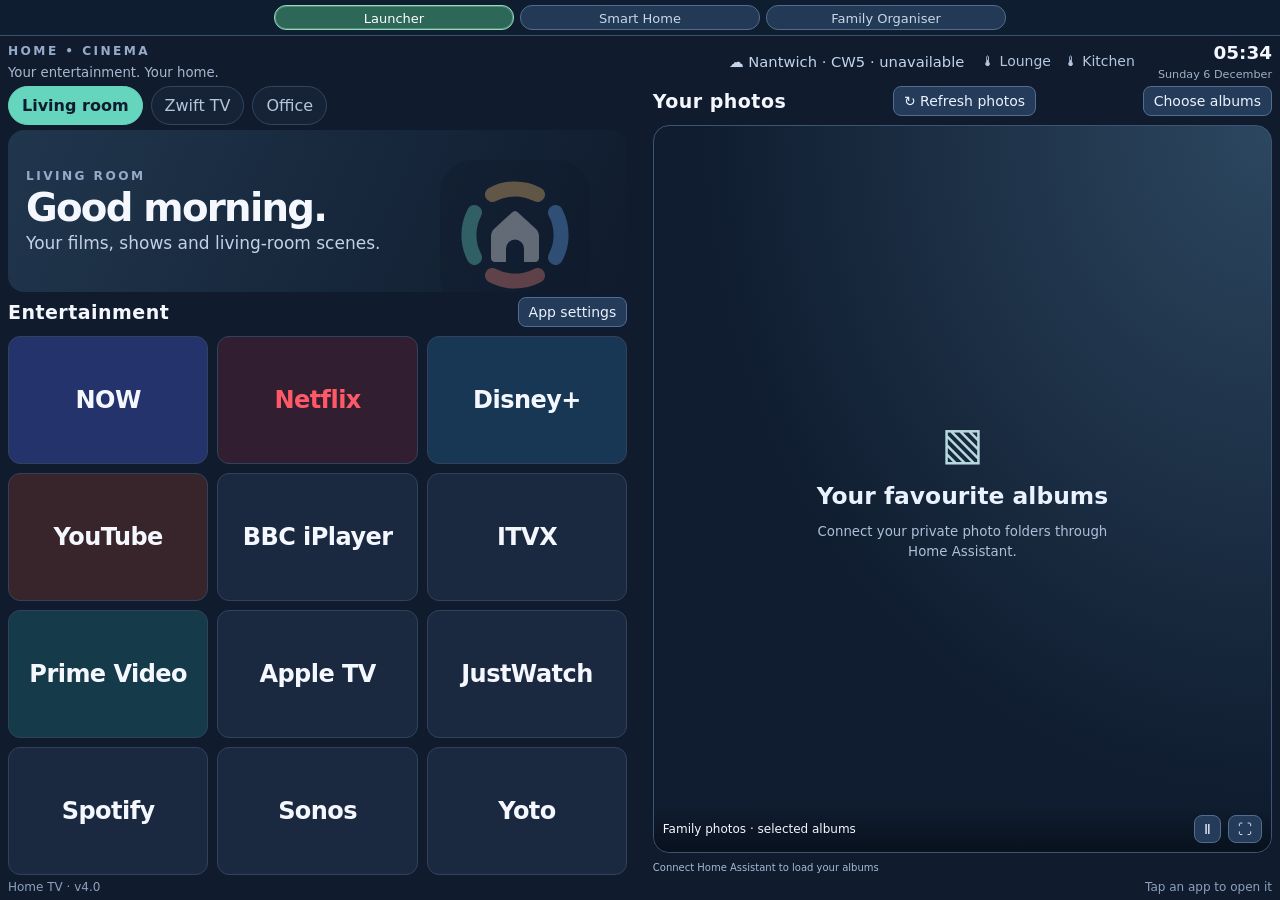
==== commit 4d8cb4e0: "Keep TV focus on HA setup and restore trigger after dialog closes" ====
--- a/index.html
+++ b/index.html
@@ -914,7 +914,7 @@
  document.documentElement.classList.add('halo-legacy-android');
 }
 </script><link rel="stylesheet" href="./viewport-fit.css?v=2"><link rel="stylesheet" href="./dashboard-details.css?v=6"></head><body><div id="petOverlay" class="pet-overlay hidden" role="dialog" aria-modal="true" aria-label="Sure Petcare details"><section class="pet-dialog"><header><div><span class="panel-kicker">SMART HOME · CAT FLAP</span><h2>🐈 Sure Petcare · Conservatory</h2></div><button type="button" onclick="closePetDetails()" aria-label="Close Sure Petcare details">✕</button></header><div class="pet-grid"><div class="pet-block pet-portraits"><article class="pet-portrait-card" data-pet-portrait="Maia"><img alt="" hidden><div class="pet-portrait-caption"><strong>Maia</strong><p id="petDetailMaia">Waiting for status</p><small id="petEventMaia">No last event recorded</small></div></article><article class="pet-portrait-card" data-pet-portrait="Solo"><img alt="" hidden><div class="pet-portrait-caption"><strong>Solo</strong><p id="petDetailSolo">Waiting for status</p><small id="petEventSolo">No last event recorded</small></div></article><small id="petPhotoStatus" role="status"></small></div><div class="pet-block"><h3>🔋 Flap battery</h3><p id="petDetailBattery">—</p><p id="petDetailVoltage">Voltage not exposed</p><small id="petBatteryAdvice"></small><div style="border-top:1px solid #49627c;margin-top:6px;padding-top:5px;font-size:11px"><strong>Connectivity</strong> · <span id="petDetailFlap">Flap · —</span> · <span id="petDetailHub">Hub · —</span></div></div><div class="pet-block"><h3>📊 Daily activity · 7 days</h3><div id="petDailyStats" style="font-size:11px;line-height:1.35">Loading Home Assistant history…</div></div><div class="pet-block"><h3>Flap lock mode</h3><div id="petCurfewBanner" style="font-size:11px;line-height:1.25;color:#e9d9a3;margin:1px 0 6px">🌙 Curfew 20:15–06:00 · schedule from Petcare app</div><div class="pet-lock-actions"><button type="button" data-pet-lock="unlocked" onclick="petSetLock('unlocked')">🔓 Unlocked</button><button type="button" data-pet-lock="locked_in" onclick="petSetLock('locked_in')">↘ Entry only</button><button type="button" data-pet-lock="locked_out" onclick="petSetLock('locked_out')">↗ Exit only</button><button type="button" data-pet-lock="locked_all" onclick="petSetLock('locked_all')">🔒 Locked</button></div><small id="petLockNotice" aria-live="polite">Select a mode to confirm a change.</small></div></section></div><main class="shell"><header><div><div class="eyebrow">HOME • CINEMA</div><div style="color:#a7b8d1;margin-top:7px;font-size:.83rem">Your entertainment. Your home.</div></div><div class="header-right"><div class="mini-status"><span title="Weather demo">☁ <b>Weather</b></span><span title="Lounge temperature demo">🌡 <b>Lounge</b></span><span title="Kitchen temperature demo">🌡 <b>Kitchen</b></span></div><div class="clock" id="clock">--:--<small id="date">Prototype</small></div><button class="dashboard-toggle header-dashboard" id="dashboardButton" onclick="showDashboard(true)">☷ Dashboard</button></div></header><nav class="rooms" aria-label="TV room selection"><button class="room active" data-room="living">Living room</button><button class="room" data-room="zwift">Zwift TV</button><button class="room" data-room="office">Office</button></nav><section class="hero"><div><div class="eyebrow" id="roomLabel">LIVING ROOM</div><h1 id="greeting">Good evening.</h1><p id="subtitle">A better way to watch, listen and control your home.</p></div></section><div class="launcher-split"><section class="launcher-entertainment"><div class="section-head"><h2>Entertainment</h2><button class="launcher-link" onclick="openLaunchSettings()">App settings</button></div><section class="apps" id="apps" aria-label="Streaming apps"></section></section>
-<section class="launcher-photos" aria-label="Selected photo albums"><div class="section-head"><h2>Your photos</h2><button class="launcher-link" id="photoSync" onclick="syncDashboardPhotos()">↻ Refresh photos</button><button class="launcher-link" onclick="openPhotoSettings()">Choose albums</button></div><div id="photoStage" class="photo-stage"><button id="photoOpen" class="photo-open" onclick="openPhotoFullscreen()" aria-label="Open photos fullscreen"><img id="launcherPhoto" hidden alt="Selected album slideshow"><span id="photoEmpty"><span class="photo-symbol" aria-hidden="true">▧</span><strong>Your favourite albums</strong><small id="photoEmptyDetail">Choose which albums appear here.</small></span></button><div class="photo-caption"><span id="photoCaption">Family photos · selected albums</span><button id="photoPause" onclick="togglePhotoPause()" aria-label="Pause photo updates" aria-pressed="false">Ⅱ</button><button onclick="openPhotoFullscreen()" aria-label="Expand photos">⛶</button><button id="photoExit" onclick="closePhotoFullscreen()" aria-label="Close fullscreen photos">✕</button></div></div><small id="photoStatus" role="status">Album connection not configured</small></section></div><div class="footer"><span>Home TV · v4.0</span><span>Tap an app to open it</span></div></main><section id="dashboardPage" class="dashboard-page hidden" aria-label="Home dashboard"><div class="dashboard-top"><div class="dashboard-heading-tools"><div class="eyebrow">HOME · LIVE OVERVIEW</div><button class="ha-connect-trigger" onclick="openHaSetup()">⚙ Connect Home Assistant</button></div><div class="dash-top-info"><span id="dashTopTime">--:--</span><span id="dashTopDate">Today</span><span id="dashTopWeather" title="Weather awaiting Home Assistant">☁ --°C</span></div><button class="dashboard-toggle" onclick="showDashboard(false)">← TV launcher</button></div><div class="dash-heading"><div><h1>Good to be home.</h1><p class="dashboard-intro">Your home, family and entertainment in one place.</p></div><div class="dash-date" id="dashDate">Today</div></div><div class="overview-layout"><div class="overview-panel home-panel"><div class="panel-heading"><div><span class="panel-kicker">SMART HOME</span><h2>Comfort & control</h2></div><span class="offline-pill">Not connected</span></div><div class="home-room-grid" id="homeRoomGrid"></div><div class="home-services"><div class="music-strip"><div class="music-symbol">♫</div><div><strong>Sonos</strong><small>Living Room · --</small></div><button onclick="notify('Sonos playback will be available once Home Assistant is connected.')">Open</button></div><button class="salus-strip" onclick="openSalusModal()"><strong>♨ Salus iT500</strong><small>Heating · --°C</small></button></div><div class="home-security"><button class="compact-eufy" onclick="openEufyOverlay()" aria-label="Open Front Door live camera and recordings"><span class="panel-kicker">FRONT DOOR</span><strong>◉ Doorbell</strong><small id="eufyTileStatus">🔋 —</small><span class="eufy-tile-preview"><img id="eufyTileImage" alt="Last viewed doorbell frame" hidden><span id="eufyTileHint">Open live</span></span></button><button class="compact-pets" onclick="showPetDetails()" aria-label="Sure Petcare pet presence"><span class="panel-kicker">CAT FLAP</span><small id="petBattery">🔋 —</small><strong>🐈 Sure Petcare</strong><span class="pet-mini-portrait" data-pet-portrait="Maia"><img alt="" hidden><small id="petMaia">Maia · awaiting HA</small></span><span class="pet-mini-portrait" data-pet-portrait="Solo"><img alt="" hidden><small id="petSolo">Solo · awaiting HA</small></span></button></div></div><div class="overview-panel family-panel"><div class="panel-heading"><div><span class="panel-kicker">FAMILY</span><h2>Our organiser</h2></div><span class="offline-pill">Not connected</span></div><div class="family-sections"><div class="family-section"><button class="calendar-open" onclick="openCalendar()" aria-label="Expand calendar"><span>📅 Calendar</span><span id="calendarWeekLabel">This week · Mon–Sun ↗</span></button><div class="week-strip" id="calendarWeekStrip" aria-label="Current week Monday to Sunday"></div><div class="empty-row">Events will appear when calendars are connected</div><div class="calendar-layers"><span>General</span><span>Daddy</span><span>Mummy</span><span>Son</span><span>Daughter</span><span>Family</span><span>Birthdays</span></div></div><div class="family-section tasks-card"><div class="family-task-tabs" role="tablist" aria-label="Household lists"><button id="familyTodoTab" role="tab" aria-selected="true" aria-controls="familyTodoPanel" onclick="showFamilyList('todo')">☑ To-dos</button><button id="familyShoppingTab" role="tab" aria-selected="false" aria-controls="familyShoppingPanel" onclick="showFamilyList('shopping')">🛒 Shopping</button></div><div id="familyTodoPanel" role="tabpanel" aria-labelledby="familyTodoTab"><div class="empty-row">Your tasks and reminders will appear here</div></div><div id="familyShoppingPanel" role="tabpanel" aria-labelledby="familyShoppingTab" hidden><div class="empty-row">Home Assistant shopping items will appear here</div></div></div><div class="family-section meal-plan"><div class="family-title">🍽 Weekly meal plan <span>This week</span></div><div class="meal-days"><span>Mon <b>—</b></span><span>Tue <b>—</b></span><span>Wed <b>—</b></span><span>Thu <b>—</b></span><span>Fri <b>—</b></span><span>Sat <b>—</b></span><span>Sun <b>—</b></span></div></div><div class="family-section find-panel"><div class="family-title">📍 Samsung Find · people & things</div><div class="find-map">Connect phones, tablets and tags to show their last reported locations.</div><div class="find-categories">Location devices not connected</div></div></div></div></div><p class="dashboard-note">Some cards are placeholders; connected devices display live data where configured</p></section><div id="haSetup" class="ha-setup hidden" role="dialog" aria-modal="true" aria-labelledby="haSetupTitle"><div class="ha-setup-panel"><button type="button" onclick="closeHaSetup()" aria-label="Close Home Assistant setup">×</button><h2 id="haSetupTitle">Connect Home Assistant</h2><p>Enter your Home Assistant address and sign in. Your connection is remembered on this device.</p><label for="haBaseUrl">Your Nabu Casa address</label><input id="haBaseUrl" type="url" inputmode="url" autocomplete="url" spellcheck="false" placeholder="https://your-instance.ui.nabu.casa"><div class="ha-setup-actions"><button onclick="startHaOAuth()">Connect Home Assistant</button></div><p id="haSetupStatus" class="ha-setup-status" aria-live="polite"></p><p style="font-size:12px">Use your Home Assistant login on the next screen. Do not enter passwords or access tokens in the address field.</p></div></div><div id="salusOverlay" class="salus-overlay hidden" role="dialog" aria-modal="true" aria-labelledby="salusModalTitle"><div class="salus-dialog salus-v28"><div class="salus-dialog-head"><div><div class="panel-kicker">SMART HOME · HEATING</div><h2 id="salusModalTitle">♨ Salus iT500 · Brereton DS</h2></div><button class="salus-close" onclick="closeSalusModal()" aria-label="Close heating details">✕</button></div><div class="salus-v28-body"><div class="salus-v28-left"><div class="salus-gauge" aria-label="Live room temperature gauge"><svg viewBox="0 0 240 145" preserveAspectRatio="xMidYMid meet" aria-hidden="true"><defs><linearGradient id="salusTempGradient" gradientUnits="userSpaceOnUse" x1="28" y1="125" x2="212" y2="125"><stop offset="0%" stop-color="#163b88"/><stop offset="0%" stop-color="#2764c5"/><stop offset="11.666666666666666%" stop-color="#367bd6"/><stop offset="13.333333333333334%" stop-color="#4896e9"/><stop offset="23.333333333333332%" stop-color="#69b9f4"/><stop offset="25%" stop-color="#50c9f2"/><stop offset="33.33333333333333%" stop-color="#37d9e4"/><stop offset="35%" stop-color="#34d7c7"/><stop offset="41.66666666666667%" stop-color="#42cfa6"/><stop offset="43.333333333333336%" stop-color="#56cd81"/><stop offset="46.666666666666664%" stop-color="#5fd477"/><stop offset="50%" stop-color="#8bd66d"/><stop offset="51.66666666666667%" stop-color="#d7d66b"/><stop offset="56.666666666666664%" stop-color="#edce62"/><stop offset="60%" stop-color="#f2be58"/><stop offset="61.66666666666667%" stop-color="#f2a452"/><stop offset="71.66666666666667%" stop-color="#eb784c"/><stop offset="73.33333333333333%" stop-color="#e95751"/><stop offset="100%" stop-color="#d33c4b"/></linearGradient></defs><path id="salusGaugeTrack" d="M28 125 A92 92 0 1 1 212 125" stroke="#314155" stroke-width="13" stroke-linecap="round" fill="none" pathLength="100"/><g id="salusGaugeFill" aria-hidden="true"></g><circle id="salusGaugeTarget" cx="28" cy="125" r="5.5" fill="#f9f4b0" stroke="#14263e" stroke-width="2"/><circle id="salusGaugeDot" cx="28" cy="125" r="8" fill="#e8f8ee" stroke="#55a16f" stroke-width="3"/></svg><div class="salus-gauge-reading"><span>Target</span><div class="salus-target-controls"><button id="salusMinus" disabled onclick="salusAdjust(-0.5)" aria-label="Decrease setpoint by 0.5 degrees">−</button><strong id="salusCurrent">— °C</strong><button id="salusPlus" disabled onclick="salusAdjust(0.5)" aria-label="Increase setpoint by 0.5 degrees">+</button></div><small id="salusTargetDetail"></small></div></div><div class="salus-setpoint-row"><strong id="salusSetpoint">— °C</strong></div><div class="salus-modes"><button id="salusOff" disabled onclick="salusMode('off')">Off</button><button id="salusManual" disabled onclick="salusMode('heat')">Manual</button><button id="salusAuto" disabled onclick="salusMode('auto')">Auto</button><button id="salusBoost" disabled onclick="salusBoostToggle()" aria-label="Start one-hour Boost; tap again to cancel" title="One-hour Boost · tap again to cancel">♨<sup>+</sup></button></div><div class="salus-v28-foot" role="status">Idle</div></div><div class="salus-v28-right"><div class="salus-history-heading"><strong>Room temperature history</strong><div class="salus-period-picker"><select id="salusHistoryPeriod" aria-label="Temperature history period" onchange="setSalusHistoryPeriod(this.value)" hidden><option value="24h">24 hours</option><option value="7d">7 days</option></select><button type="button" id="salusPeriodButton" aria-haspopup="true" aria-expanded="false" onclick="salusTogglePeriodMenu()">24 hours</button><div id="salusPeriodMenu" class="salus-period-menu" hidden><button type="button" onclick="salusChoosePeriod('24h')">24 hours</button><button type="button" onclick="salusChoosePeriod('7d')">7 days</button></div></div></div><div class="salus-history-preview" role="img" aria-label="No temperature history shown until connected to Home Assistant"><svg viewBox="0 0 320 120" preserveAspectRatio="none" aria-hidden="true"><path d="M0 25H320M0 60H320M0 95H320" stroke="#3d5872" stroke-dasharray="3 5"/><path d="M40 0V120M120 0V120M200 0V120M280 0V120" stroke="#344b62" stroke-dasharray="3 5"/></svg><span>Awaiting Home Assistant history · 24 hours</span><div id="salusHistoryTooltip" aria-live="polite" hidden></div></div><div class="salus-status-grid"><span>Heating <b>—</b></span><span>Boost <b>—</b></span><span>Boost left <b>—</b></span><span>Frost <b>—</b></span><span>Gateway <b>—</b></span><span>Last report <b>—</b></span></div></div></div></div></div><div id="calendarOverlay" class="calendar-overlay hidden" role="dialog" aria-modal="true" aria-label="Calendar planner"><div class="calendar-dialog"><div class="calendar-dialog-head"><strong>📅 Family calendar</strong><button onclick="closeCalendar()" aria-label="Close calendar">✕</button></div><div class="calendar-toolbar"><button onclick="moveCalendar(-1)" aria-label="Previous period">‹</button><button onclick="resetCalendar()">Today</button><strong id="calendarPeriodLabel"></strong><button onclick="moveCalendar(1)" aria-label="Next period">›</button><select id="calendarView" aria-label="Calendar view" onchange="changeCalendarView(this.value)"><option value="week">Week</option><option value="month">Month</option></select></div><div class="calendar-full-grid" id="calendarFullGrid"></div><div class="calendar-dialog-foot">Calendar data not connected yet · Preview of date navigation</div></div></div><section id="historyPage" class="dashboard-page hidden" aria-label="Sensor history"><div class="dashboard-top"><button class="dashboard-toggle" onclick="showHistory(false)">← Dashboard</button><div class="eyebrow">HOME · SENSOR HISTORY</div></div><h1>Climate history</h1><p class="dashboard-intro">Select one or more rooms and readings to compare. Historical chart data will load from Home Assistant once connected.</p><div class="history-controls"><div><strong>Rooms</strong><div id="historyRooms" class="history-options"></div></div><div><strong>Readings</strong><div class="history-options"><label><input type="checkbox" checked> Temperature</label><label><input type="checkbox" checked> Humidity</label></div></div><div><strong>Period</strong><select id="historyPeriod"><option>24 hours</option><option>7 days</option><option>30 days</option><option>90 days</option><option selected>1 year</option></select></div></div><div class="history-empty">📈 Chart awaiting Home Assistant history connection<br><small>Your selected sensors will appear together here for comparison.</small></div></section><section id="cameraPage" class="dashboard-page hidden" aria-label="Doorbell full screen"><div class="dashboard-top"><button class="dashboard-toggle" onclick="showCamera(false)">← Dashboard</button><div class="eyebrow">FRONT DOOR · EUFY</div></div><div class="camera-expanded"><span>◉</span><strong>Eufy doorbell</strong><p>Live camera feed pending Home Assistant integration.</p></div></section><section id="roomsPage" class="dashboard-page hidden" aria-label="Rooms and devices"><div class="dashboard-top"><button class="dashboard-toggle" onclick="showRooms(null)">← Back to dashboard</button><div class="eyebrow">HOME · ROOMS</div></div><h1 id="roomsTitle">Climate</h1><p class="dashboard-intro">Rooms are ready for Home Assistant. Live readings and controls are not connected yet.</p><div class="dashboard-cards" id="roomCards"></div><p class="dashboard-note">Room layout preview · no live readings or lighting actions yet</p></section><div role="status" aria-live="polite" class="notice hidden" id="notice"></div><script>
+<section class="launcher-photos" aria-label="Selected photo albums"><div class="section-head"><h2>Your photos</h2><button class="launcher-link" id="photoSync" onclick="syncDashboardPhotos()">↻ Refresh photos</button><button class="launcher-link" onclick="openPhotoSettings()">Choose albums</button></div><div id="photoStage" class="photo-stage"><button id="photoOpen" class="photo-open" onclick="openPhotoFullscreen()" aria-label="Open photos fullscreen"><img id="launcherPhoto" hidden alt="Selected album slideshow"><span id="photoEmpty"><span class="photo-symbol" aria-hidden="true">▧</span><strong>Your favourite albums</strong><small id="photoEmptyDetail">Choose which albums appear here.</small></span></button><div class="photo-caption"><span id="photoCaption">Family photos · selected albums</span><button id="photoPause" onclick="togglePhotoPause()" aria-label="Pause photo updates" aria-pressed="false">Ⅱ</button><button onclick="openPhotoFullscreen()" aria-label="Expand photos">⛶</button><button id="photoExit" onclick="closePhotoFullscreen()" aria-label="Close fullscreen photos">✕</button></div></div><small id="photoStatus" role="status">Album connection not configured</small></section></div><div class="footer"><span>Home TV · v4.0</span><span>Tap an app to open it</span></div></main><section id="dashboardPage" class="dashboard-page hidden" aria-label="Home dashboard"><div class="dashboard-top"><div class="dashboard-heading-tools"><div class="eyebrow">HOME · LIVE OVERVIEW</div><button class="ha-connect-trigger" onclick="openHaSetup()">⚙ Connect Home Assistant</button></div><div class="dash-top-info"><span id="dashTopTime">--:--</span><span id="dashTopDate">Today</span><span id="dashTopWeather" title="Weather awaiting Home Assistant">☁ --°C</span></div><button class="dashboard-toggle" onclick="showDashboard(false)">← TV launcher</button></div><div class="dash-heading"><div><h1>Good to be home.</h1><p class="dashboard-intro">Your home, family and entertainment in one place.</p></div><div class="dash-date" id="dashDate">Today</div></div><div class="overview-layout"><div class="overview-panel home-panel"><div class="panel-heading"><div><span class="panel-kicker">SMART HOME</span><h2>Comfort & control</h2></div><span class="offline-pill">Not connected</span></div><div class="home-room-grid" id="homeRoomGrid"></div><div class="home-services"><div class="music-strip"><div class="music-symbol">♫</div><div><strong>Sonos</strong><small>Living Room · --</small></div><button onclick="notify('Sonos playback will be available once Home Assistant is connected.')">Open</button></div><button class="salus-strip" onclick="openSalusModal()"><strong>♨ Salus iT500</strong><small>Heating · --°C</small></button></div><div class="home-security"><button class="compact-eufy" onclick="openEufyOverlay()" aria-label="Open Front Door live camera and recordings"><span class="panel-kicker">FRONT DOOR</span><strong>◉ Doorbell</strong><small id="eufyTileStatus">🔋 —</small><span class="eufy-tile-preview"><img id="eufyTileImage" alt="Last viewed doorbell frame" hidden><span id="eufyTileHint">Open live</span></span></button><button class="compact-pets" onclick="showPetDetails()" aria-label="Sure Petcare pet presence"><span class="panel-kicker">CAT FLAP</span><small id="petBattery">🔋 —</small><strong>🐈 Sure Petcare</strong><span class="pet-mini-portrait" data-pet-portrait="Maia"><img alt="" hidden><small id="petMaia">Maia · awaiting HA</small></span><span class="pet-mini-portrait" data-pet-portrait="Solo"><img alt="" hidden><small id="petSolo">Solo · awaiting HA</small></span></button></div></div><div class="overview-panel family-panel"><div class="panel-heading"><div><span class="panel-kicker">FAMILY</span><h2>Our organiser</h2></div><span class="offline-pill">Not connected</span></div><div class="family-sections"><div class="family-section"><button class="calendar-open" onclick="openCalendar()" aria-label="Expand calendar"><span>📅 Calendar</span><span id="calendarWeekLabel">This week · Mon–Sun ↗</span></button><div class="week-strip" id="calendarWeekStrip" aria-label="Current week Monday to Sunday"></div><div class="empty-row">Events will appear when calendars are connected</div><div class="calendar-layers"><span>General</span><span>Daddy</span><span>Mummy</span><span>Son</span><span>Daughter</span><span>Family</span><span>Birthdays</span></div></div><div class="family-section tasks-card"><div class="family-task-tabs" role="tablist" aria-label="Household lists"><button id="familyTodoTab" role="tab" aria-selected="true" aria-controls="familyTodoPanel" onclick="showFamilyList('todo')">☑ To-dos</button><button id="familyShoppingTab" role="tab" aria-selected="false" aria-controls="familyShoppingPanel" onclick="showFamilyList('shopping')">🛒 Shopping</button></div><div id="familyTodoPanel" role="tabpanel" aria-labelledby="familyTodoTab"><div class="empty-row">Your tasks and reminders will appear here</div></div><div id="familyShoppingPanel" role="tabpanel" aria-labelledby="familyShoppingTab" hidden><div class="empty-row">Home Assistant shopping items will appear here</div></div></div><div class="family-section meal-plan"><div class="family-title">🍽 Weekly meal plan <span>This week</span></div><div class="meal-days"><span>Mon <b>—</b></span><span>Tue <b>—</b></span><span>Wed <b>—</b></span><span>Thu <b>—</b></span><span>Fri <b>—</b></span><span>Sat <b>—</b></span><span>Sun <b>—</b></span></div></div><div class="family-section find-panel"><div class="family-title">📍 Samsung Find · people & things</div><div class="find-map">Connect phones, tablets and tags to show their last reported locations.</div><div class="find-categories">Location devices not connected</div></div></div></div></div><p class="dashboard-note">Some cards are placeholders; connected devices display live data where configured</p></section><div id="haSetup" class="ha-setup hidden" role="dialog" aria-modal="true" aria-labelledby="haSetupTitle"><div class="ha-setup-panel"><button type="button" onclick="closeHaSetup()" aria-label="Close Home Assistant setup">×</button><h2 id="haSetupTitle">Connect Home Assistant</h2><p>Enter your Home Assistant address and sign in. Your connection is remembered on this device.</p><label for="haBaseUrl">Your Nabu Casa address</label><input id="haBaseUrl" type="url" inputmode="url" enterkeyhint="next" autocomplete="url" spellcheck="false" placeholder="https://your-instance.ui.nabu.casa"><div class="ha-setup-actions"><button onclick="startHaOAuth()">Connect Home Assistant</button></div><p id="haSetupStatus" class="ha-setup-status" aria-live="polite"></p><p style="font-size:12px">Use your Home Assistant login on the next screen. Do not enter passwords or access tokens in the address field.</p></div></div><div id="salusOverlay" class="salus-overlay hidden" role="dialog" aria-modal="true" aria-labelledby="salusModalTitle"><div class="salus-dialog salus-v28"><div class="salus-dialog-head"><div><div class="panel-kicker">SMART HOME · HEATING</div><h2 id="salusModalTitle">♨ Salus iT500 · Brereton DS</h2></div><button class="salus-close" onclick="closeSalusModal()" aria-label="Close heating details">✕</button></div><div class="salus-v28-body"><div class="salus-v28-left"><div class="salus-gauge" aria-label="Live room temperature gauge"><svg viewBox="0 0 240 145" preserveAspectRatio="xMidYMid meet" aria-hidden="true"><defs><linearGradient id="salusTempGradient" gradientUnits="userSpaceOnUse" x1="28" y1="125" x2="212" y2="125"><stop offset="0%" stop-color="#163b88"/><stop offset="0%" stop-color="#2764c5"/><stop offset="11.666666666666666%" stop-color="#367bd6"/><stop offset="13.333333333333334%" stop-color="#4896e9"/><stop offset="23.333333333333332%" stop-color="#69b9f4"/><stop offset="25%" stop-color="#50c9f2"/><stop offset="33.33333333333333%" stop-color="#37d9e4"/><stop offset="35%" stop-color="#34d7c7"/><stop offset="41.66666666666667%" stop-color="#42cfa6"/><stop offset="43.333333333333336%" stop-color="#56cd81"/><stop offset="46.666666666666664%" stop-color="#5fd477"/><stop offset="50%" stop-color="#8bd66d"/><stop offset="51.66666666666667%" stop-color="#d7d66b"/><stop offset="56.666666666666664%" stop-color="#edce62"/><stop offset="60%" stop-color="#f2be58"/><stop offset="61.66666666666667%" stop-color="#f2a452"/><stop offset="71.66666666666667%" stop-color="#eb784c"/><stop offset="73.33333333333333%" stop-color="#e95751"/><stop offset="100%" stop-color="#d33c4b"/></linearGradient></defs><path id="salusGaugeTrack" d="M28 125 A92 92 0 1 1 212 125" stroke="#314155" stroke-width="13" stroke-linecap="round" fill="none" pathLength="100"/><g id="salusGaugeFill" aria-hidden="true"></g><circle id="salusGaugeTarget" cx="28" cy="125" r="5.5" fill="#f9f4b0" stroke="#14263e" stroke-width="2"/><circle id="salusGaugeDot" cx="28" cy="125" r="8" fill="#e8f8ee" stroke="#55a16f" stroke-width="3"/></svg><div class="salus-gauge-reading"><span>Target</span><div class="salus-target-controls"><button id="salusMinus" disabled onclick="salusAdjust(-0.5)" aria-label="Decrease setpoint by 0.5 degrees">−</button><strong id="salusCurrent">— °C</strong><button id="salusPlus" disabled onclick="salusAdjust(0.5)" aria-label="Increase setpoint by 0.5 degrees">+</button></div><small id="salusTargetDetail"></small></div></div><div class="salus-setpoint-row"><strong id="salusSetpoint">— °C</strong></div><div class="salus-modes"><button id="salusOff" disabled onclick="salusMode('off')">Off</button><button id="salusManual" disabled onclick="salusMode('heat')">Manual</button><button id="salusAuto" disabled onclick="salusMode('auto')">Auto</button><button id="salusBoost" disabled onclick="salusBoostToggle()" aria-label="Start one-hour Boost; tap again to cancel" title="One-hour Boost · tap again to cancel">♨<sup>+</sup></button></div><div class="salus-v28-foot" role="status">Idle</div></div><div class="salus-v28-right"><div class="salus-history-heading"><strong>Room temperature history</strong><div class="salus-period-picker"><select id="salusHistoryPeriod" aria-label="Temperature history period" onchange="setSalusHistoryPeriod(this.value)" hidden><option value="24h">24 hours</option><option value="7d">7 days</option></select><button type="button" id="salusPeriodButton" aria-haspopup="true" aria-expanded="false" onclick="salusTogglePeriodMenu()">24 hours</button><div id="salusPeriodMenu" class="salus-period-menu" hidden><button type="button" onclick="salusChoosePeriod('24h')">24 hours</button><button type="button" onclick="salusChoosePeriod('7d')">7 days</button></div></div></div><div class="salus-history-preview" role="img" aria-label="No temperature history shown until connected to Home Assistant"><svg viewBox="0 0 320 120" preserveAspectRatio="none" aria-hidden="true"><path d="M0 25H320M0 60H320M0 95H320" stroke="#3d5872" stroke-dasharray="3 5"/><path d="M40 0V120M120 0V120M200 0V120M280 0V120" stroke="#344b62" stroke-dasharray="3 5"/></svg><span>Awaiting Home Assistant history · 24 hours</span><div id="salusHistoryTooltip" aria-live="polite" hidden></div></div><div class="salus-status-grid"><span>Heating <b>—</b></span><span>Boost <b>—</b></span><span>Boost left <b>—</b></span><span>Frost <b>—</b></span><span>Gateway <b>—</b></span><span>Last report <b>—</b></span></div></div></div></div></div><div id="calendarOverlay" class="calendar-overlay hidden" role="dialog" aria-modal="true" aria-label="Calendar planner"><div class="calendar-dialog"><div class="calendar-dialog-head"><strong>📅 Family calendar</strong><button onclick="closeCalendar()" aria-label="Close calendar">✕</button></div><div class="calendar-toolbar"><button onclick="moveCalendar(-1)" aria-label="Previous period">‹</button><button onclick="resetCalendar()">Today</button><strong id="calendarPeriodLabel"></strong><button onclick="moveCalendar(1)" aria-label="Next period">›</button><select id="calendarView" aria-label="Calendar view" onchange="changeCalendarView(this.value)"><option value="week">Week</option><option value="month">Month</option></select></div><div class="calendar-full-grid" id="calendarFullGrid"></div><div class="calendar-dialog-foot">Calendar data not connected yet · Preview of date navigation</div></div></div><section id="historyPage" class="dashboard-page hidden" aria-label="Sensor history"><div class="dashboard-top"><button class="dashboard-toggle" onclick="showHistory(false)">← Dashboard</button><div class="eyebrow">HOME · SENSOR HISTORY</div></div><h1>Climate history</h1><p class="dashboard-intro">Select one or more rooms and readings to compare. Historical chart data will load from Home Assistant once connected.</p><div class="history-controls"><div><strong>Rooms</strong><div id="historyRooms" class="history-options"></div></div><div><strong>Readings</strong><div class="history-options"><label><input type="checkbox" checked> Temperature</label><label><input type="checkbox" checked> Humidity</label></div></div><div><strong>Period</strong><select id="historyPeriod"><option>24 hours</option><option>7 days</option><option>30 days</option><option>90 days</option><option selected>1 year</option></select></div></div><div class="history-empty">📈 Chart awaiting Home Assistant history connection<br><small>Your selected sensors will appear together here for comparison.</small></div></section><section id="cameraPage" class="dashboard-page hidden" aria-label="Doorbell full screen"><div class="dashboard-top"><button class="dashboard-toggle" onclick="showCamera(false)">← Dashboard</button><div class="eyebrow">FRONT DOOR · EUFY</div></div><div class="camera-expanded"><span>◉</span><strong>Eufy doorbell</strong><p>Live camera feed pending Home Assistant integration.</p></div></section><section id="roomsPage" class="dashboard-page hidden" aria-label="Rooms and devices"><div class="dashboard-top"><button class="dashboard-toggle" onclick="showRooms(null)">← Back to dashboard</button><div class="eyebrow">HOME · ROOMS</div></div><h1 id="roomsTitle">Climate</h1><p class="dashboard-intro">Rooms are ready for Home Assistant. Live readings and controls are not connected yet.</p><div class="dashboard-cards" id="roomCards"></div><p class="dashboard-note">Room layout preview · no live readings or lighting actions yet</p></section><div role="status" aria-live="polite" class="notice hidden" id="notice"></div><script>
 
 /* v2.4: local date navigation only; no calendar service connection yet. */
 let calendarCursor=new Date(),calendarMode='week';
@@ -929,8 +929,9 @@
 
 const HA_URL_KEY='home-tv-ha-base-url';
 function haStoredUrl(){try{return localStorage.getItem(HA_URL_KEY)||''}catch{return ''}}
-function openHaSetup(){const el=document.getElementById('haSetup');el.classList.remove('hidden');document.getElementById('haBaseUrl').value=haStoredUrl();haProgress(haVerified?'Connected. Your sign-in is saved on this device.':haStoredUrl()?'Sign in to reconnect Home Assistant.':'');document.getElementById('haBaseUrl').focus()}
-function closeHaSetup(){document.getElementById('haSetup').classList.add('hidden')}
+let haSetupReturnFocus=null;
+function openHaSetup(){const el=document.getElementById('haSetup');haSetupReturnFocus=document.activeElement;el.classList.remove('hidden');document.getElementById('haBaseUrl').value=haStoredUrl();haProgress(haVerified?'Connected. Your sign-in is saved on this device.':haStoredUrl()?'Sign in to reconnect Home Assistant.':'');document.getElementById('haBaseUrl').focus()}
+function closeHaSetup(){document.getElementById('haSetup').classList.add('hidden');const previous=haSetupReturnFocus;haSetupReturnFocus=null;if(previous?.isConnected&&typeof previous.focus==='function')previous.focus({preventScroll:true})}
 function validHaUrl(raw){try{const u=new URL(raw.trim());if(u.protocol!=='https:'||u.username||u.password||u.search||u.hash||u.pathname!=='/'||!u.hostname.endsWith('.ui.nabu.casa'))return null;return u.origin}catch{return null}}
 const HA_CLIENT_ID='https://mg10a.github.io/home-tv-launcher/';
 const HA_REDIRECT=location.origin+location.pathname;
@@ -1613,7 +1614,7 @@
 const a=current.getBoundingClientRect(),ax=a.left+a.width/2,ay=a.top+a.height/2;const [dx,dy]=direction;let best=null,bestScore=Infinity;
 for(const b of controls){if(b===current)continue;const r=b.getBoundingClientRect(),x=r.left+r.width/2-ax,y=r.top+r.height/2-ay;const forward=x*dx+y*dy,side=Math.abs(x*dy-y*dx);if(forward<=3)continue;const score=forward+side*2.8+(side>Math.max(a.width,a.height)*1.5?side:0);if(score<bestScore){bestScore=score;best=b}}
 if(best)best.focus({preventScroll:true})}
-document.addEventListener('keydown',e=>{if(e.altKey||e.ctrlKey||e.metaKey||document.querySelector('dialog[open]')||document.querySelector('.photo-fullscreen'))return;
+document.addEventListener('keydown',e=>{if(e.altKey||e.ctrlKey||e.metaKey||document.querySelector('dialog[open]')||document.querySelector('.photo-fullscreen')||!document.getElementById('haSetup').classList.contains('hidden'))return;
 const deviceModal=['petOverlay','salusOverlay'].map(id=>document.getElementById(id)).find(el=>el&&!el.classList.contains('hidden'));
 if(deviceModal){
  if(['Escape','BrowserBack'].includes(e.key)){e.preventDefault();deviceModal.id==='petOverlay'?closePetDetails():closeSalusModal();return}
@@ -2261,6 +2262,6 @@
 document.addEventListener('visibilitychange',()=>{if(document.hidden){photoRequest++;photoAbort?.abort();clearTimeout(photoTick)}else photoSchedule(0)});
 new MutationObserver(()=>{if(!photoVisible()){photoRequest++;photoAbort?.abort()}else photoSchedule(0)}).observe(document.querySelector('main.shell'),{attributes:true,attributeFilter:['class']});
 photoSchedule(0);
-</script><script src="./eufy-night.js?v=1"></script><script src="./weather.js?v=13"></script><script src="./groobox-images.js?v=3"></script><script src="./home-screens.js?v=17"></script><script src="./samsung-links.js?v=1"></script><script src="./samsung-food.js?v=2"></script><script src="./samsung-planner.js?v=2"></script><script src="./family-calendar.js?v=12"></script><script src="./sensor-refresh.js?v=1"></script><script src="./coffee-controls.js?v=5"></script><script src="./kia-refresh.js?v=2"></script><script src="./kia-controls.js?v=7"></script><script src="./room-controls.js?v=9"></script><script src="./location-map.js?v=3"></script><script src="./view-state.js?v=8"></script><script src="./family-tasks.js?v=2"></script><script src="./climate-comparison.js?v=1"></script><link rel="stylesheet" href="./organiser-fit.css?v=4"><script src="./family-shopping.js?v=1"></script><script src="./modal-controls.js?v=1"></script><script src="./pet-portraits.js?v=1"></script><script src="./pet-timeline.js?v=2"></script><link rel="stylesheet" href="./vtech-app.css?v=2"><script src="./baby-camera.js?v=3"></script></body></html>
-
-
+</script><script src="./eufy-night.js?v=1"></script><script src="./weather.js?v=13"></script><script src="./groobox-images.js?v=3"></script><script src="./home-screens.js?v=17"></script><script src="./samsung-links.js?v=1"></script><script src="./samsung-food.js?v=2"></script><script src="./samsung-planner.js?v=2"></script><script src="./family-calendar.js?v=12"></script><script src="./sensor-refresh.js?v=1"></script><script src="./coffee-controls.js?v=5"></script><script src="./kia-refresh.js?v=2"></script><script src="./kia-controls.js?v=7"></script><script src="./room-controls.js?v=9"></script><script src="./location-map.js?v=3"></script><script src="./view-state.js?v=8"></script><script src="./family-tasks.js?v=2"></script><script src="./climate-comparison.js?v=1"></script><link rel="stylesheet" href="./organiser-fit.css?v=4"><script src="./family-shopping.js?v=1"></script><script src="./modal-controls.js?v=1"></script><script src="./pet-portraits.js?v=1"></script><script src="./pet-timeline.js?v=2"></script><link rel="stylesheet" href="./vtech-app.css?v=2"><script src="./baby-camera.js?v=3"></script><script src="./ha-remote-focus.js?v=1"></script></body></html>
+
+
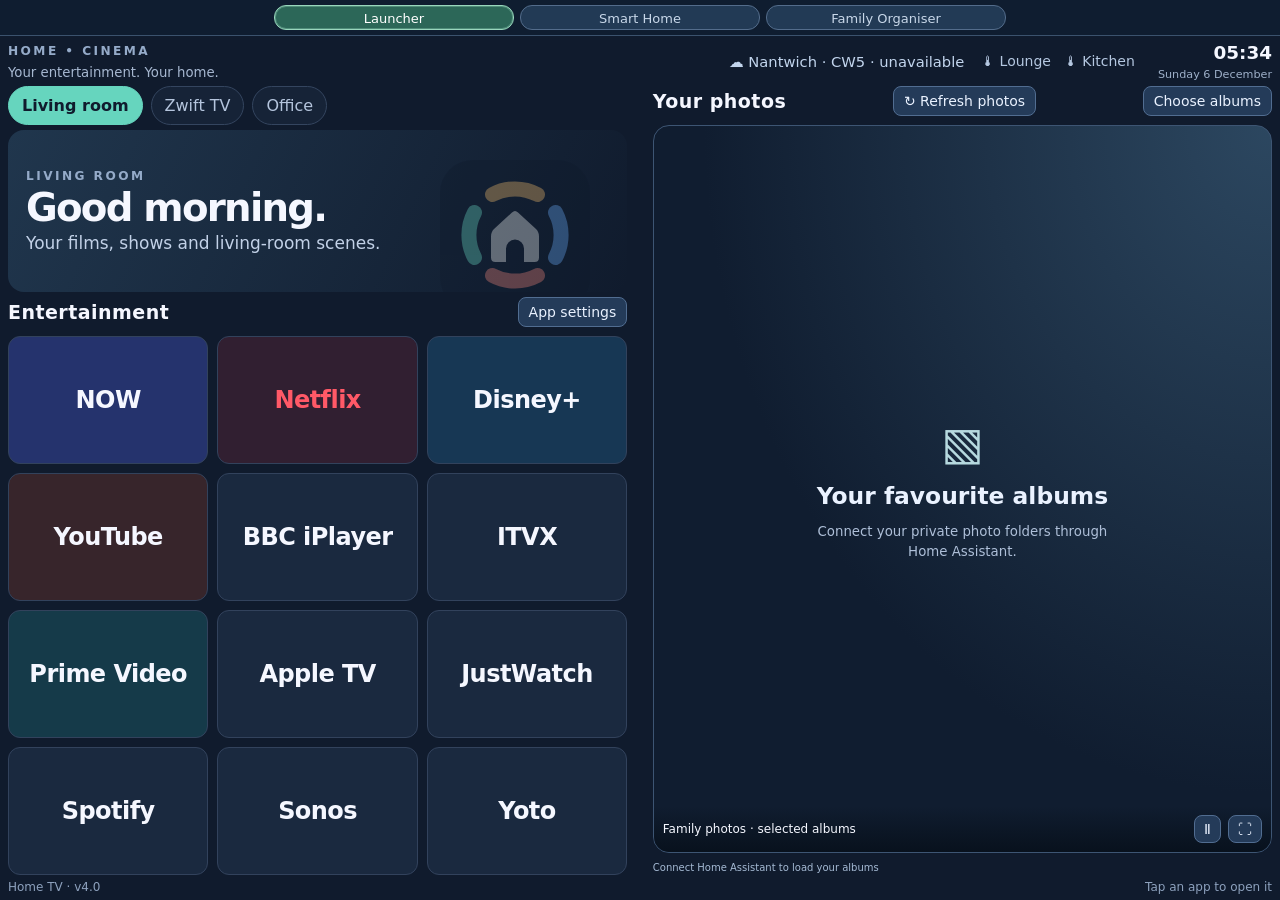
==== commit 73a283a6: "Load high-contrast Chromecast remote focus rings and shared modal handler" ====
--- a/index.html
+++ b/index.html
@@ -1608,20 +1608,50 @@
 }
 function render(){const cfg=configs[room];$('roomLabel').textContent=cfg.label;$('subtitle').textContent=cfg.subtitle;document.querySelectorAll('.room').forEach(b=>{b.classList.toggle('active',b.dataset.room===room);b.setAttribute('aria-pressed',String(b.dataset.room===room))});$('apps').replaceChildren(...apps.map(a=>tile(a,'app '+(a==='NOW'?'now':a==='Netflix'?'netflix':a==='Disney+'?'disney':a==='YouTube'?'youtube':a==='Prime Video'?'prime':''),()=>openEntertainment(a))))}document.querySelectorAll('.room').forEach(b=>b.onclick=()=>{room=b.dataset.room;render()});function clock(){const d=new Date();$('clock').firstChild.textContent=d.toLocaleTimeString('en-GB',{hour:'2-digit',minute:'2-digit'});$('date').textContent=d.toLocaleDateString('en-GB',{weekday:'long',day:'numeric',month:'long'});$('greeting').textContent=d.getHours()<12?'Good morning.':d.getHours()<17?'Good afternoon.':'Good evening.'}clock();setInterval(clock,30000);render();renderHomeOverview();renderCalendar();/* v0.5: geometry-aware D-pad and keyboard navigation */
 const arrowKeys={ArrowLeft:[-1,0],ArrowRight:[1,0],ArrowUp:[0,-1],ArrowDown:[0,1]};
-function visibleControls(){const root=['roomsPage','historyPage','cameraPage','dashboardPage'].map(id=>$(id)).find(el=>!el.classList.contains('hidden'))||document.querySelector('main.shell');return [...document.querySelectorAll('#homeScreenNav button'),...root.querySelectorAll('button:not([disabled])')].filter(b=>{const r=b.getBoundingClientRect(),s=getComputedStyle(b);return r.width>0&&r.height>0&&s.visibility!=='hidden'&&s.display!=='none'})}
+function visibleControls(){
+ const root=['roomsPage','historyPage','cameraPage','dashboardPage'].map(id=>$(id)).find(el=>!el.classList.contains('hidden'))||document.querySelector('main.shell');
+ // Kia and Coffee are keyboard-focusable cards, not HTML buttons. Include
+ // them, along with TV-accessible selectors, links, inputs and other cards.
+ const selectors='button:not([disabled]),[role="button"][tabindex],a[href],select,input:not([type="hidden"]),textarea,[tabindex]:not([tabindex="-1"])';
+ return [...new Set([...document.querySelectorAll('#homeScreenNav button'),...root.querySelectorAll(selectors)])]
+  .filter(b=>!b.disabled&&b.getAttribute('aria-disabled')!=='true'
+   &&!b.closest('[hidden],[inert],[aria-hidden="true"]')
+   &&b.getBoundingClientRect().width>0&&b.getBoundingClientRect().height>0
+   &&getComputedStyle(b).visibility!=='hidden'&&getComputedStyle(b).display!=='none');
+}
 function defaultControl(controls){return controls.find(b=>b.classList.contains('app'))||controls[0]}
 function navigate(direction){const controls=visibleControls();if(!controls.length)return;const current=controls.includes(document.activeElement)?document.activeElement:defaultControl(controls);if(!controls.includes(document.activeElement)){current.focus({preventScroll:true});return}
 const a=current.getBoundingClientRect(),ax=a.left+a.width/2,ay=a.top+a.height/2;const [dx,dy]=direction;let best=null,bestScore=Infinity;
 for(const b of controls){if(b===current)continue;const r=b.getBoundingClientRect(),x=r.left+r.width/2-ax,y=r.top+r.height/2-ay;const forward=x*dx+y*dy,side=Math.abs(x*dy-y*dx);if(forward<=3)continue;const score=forward+side*2.8+(side>Math.max(a.width,a.height)*1.5?side:0);if(score<bestScore){bestScore=score;best=b}}
 if(best)best.focus({preventScroll:true})}
-document.addEventListener('keydown',e=>{if(e.altKey||e.ctrlKey||e.metaKey||document.querySelector('dialog[open]')||document.querySelector('.photo-fullscreen')||!document.getElementById('haSetup').classList.contains('hidden'))return;
-const deviceModal=['petOverlay','salusOverlay'].map(id=>document.getElementById(id)).find(el=>el&&!el.classList.contains('hidden'));
-if(deviceModal){
- if(['Escape','BrowserBack'].includes(e.key)){e.preventDefault();deviceModal.id==='petOverlay'?closePetDetails():closeSalusModal();return}
- if(e.key==='Tab'){const items=[...deviceModal.querySelectorAll('button:not(:disabled),select:not([hidden])')].filter(el=>el.getClientRects().length);const first=items[0],last=items.at(-1);if(e.shiftKey&&document.activeElement===first){e.preventDefault();last?.focus()}else if(!e.shiftKey&&document.activeElement===last){e.preventDefault();first?.focus()}}
- return;
-}
-if(e.key in arrowKeys){e.preventDefault();navigate(arrowKeys[e.key]);return}if(e.key==='Escape'||e.key==='Backspace'||e.key==='BrowserBack'){if(!document.getElementById('salusOverlay').classList.contains('hidden')){e.preventDefault();closeSalusModal();return}if(!document.getElementById('calendarOverlay').classList.contains('hidden')){e.preventDefault();closeCalendar();return}if(!$('historyPage').classList.contains('hidden')){e.preventDefault();showHistory(false)}else if(!$('cameraPage').classList.contains('hidden')){e.preventDefault();showCamera(false)}else if(!$('roomsPage').classList.contains('hidden')){e.preventDefault();showRooms(null)}else if(!$('dashboardPage').classList.contains('hidden')){e.preventDefault();showDashboard(false)}return}if(e.key==='Enter'||e.key===' '){const controls=visibleControls();if(controls.includes(document.activeElement)){e.preventDefault();document.activeElement.click()}else if(e.key==='Enter'){e.preventDefault();defaultControl(controls)?.focus({preventScroll:true})}}});
+document.addEventListener('keydown',e=>{
+ if(e.altKey||e.ctrlKey||e.metaKey||window.HaloTVRemoteModalOpen?.()
+    ||document.querySelector('dialog[open]')||document.querySelector('.photo-fullscreen'))return;
+ const editing=document.activeElement,tag=editing?.tagName?.toLowerCase();
+ if(e.key in arrowKeys){
+  // Let native text editing, date/range adjustment and select choices work.
+  if((['input','textarea'].includes(tag)&&['ArrowLeft','ArrowRight'].includes(e.key))
+     ||(tag==='select'&&['ArrowUp','ArrowDown'].includes(e.key)))return;
+  e.preventDefault();navigate(arrowKeys[e.key]);return;
+ }
+ if(e.key==='Escape'||e.key==='Backspace'||e.key==='BrowserBack'||e.key==='GoBack'){
+  if(!$('historyPage').classList.contains('hidden')){e.preventDefault();showHistory(false)}
+  else if(!$('cameraPage').classList.contains('hidden')){e.preventDefault();showCamera(false)}
+  else if(!$('roomsPage').classList.contains('hidden')){e.preventDefault();showRooms(null)}
+  else if(!$('dashboardPage').classList.contains('hidden')){e.preventDefault();showDashboard(false)}
+  return;
+ }
+ if(e.key==='Enter'||e.key===' '){
+  if(['input','textarea','select'].includes(tag))return;
+  const controls=visibleControls();
+  if(controls.includes(document.activeElement)){
+   e.preventDefault();
+   // Native card onkeydown handlers can open a modal before this document
+   // listener fires. Do not click a second time after a dialog opens.
+   if(!window.HaloTVRemoteModalOpen?.())document.activeElement.click();
+  }else if(e.key==='Enter'){e.preventDefault();defaultControl(controls)?.focus({preventScroll:true})}
+ }
+});
 document.addEventListener('pointerdown',()=>document.body.classList.add('using-pointer'),{passive:true});document.addEventListener('keydown',e=>{if(e.key in arrowKeys)document.body.classList.remove('using-pointer')});
 if('serviceWorker' in navigator){window.addEventListener('load',()=>navigator.serviceWorker.register('./sw.js').catch(()=>{}))}
 </script><div class="eufy-overlay hidden" id="eufyOverlay" role="dialog" aria-modal="true" aria-label="Front Door camera">
@@ -1629,7 +1659,7 @@
   <div class="eufy-dialog-head"><strong>Doorbell</strong><div class="eufy-mode-bar"><div role="group" aria-label="Camera view"><button id="eufyLiveTab" aria-pressed="true" onclick="eufySetMode('live')">Live</button><button id="eufyRecordTab" aria-pressed="false" onclick="eufySetMode('recordings')">Recordings</button></div><select id="eufyCameraSelect" class="eufy-camera-select" aria-label="Camera source" onchange="eufyCameraChanged()" hidden></select></div><div id="eufyRecordControls" class="hidden"><div class="eufy-recording-toolbar"><input id="eufyDate" type="date" aria-label="Recording date" onchange="loadEufyRecordings()"><button onclick="loadEufyRecordings()">Refresh</button></div></div><div class="eufy-actions" id="eufyLiveControls"><button id="eufyLiveButton" onclick="toggleEufyLive()">▶ Live video</button><button onclick="refreshEufySnapshot()" title="Refresh snapshot">↻ Snapshot</button><button onclick="eufyFullscreen()">⛶ Fullscreen</button></div><button id="eufyClose" onclick="closeEufyOverlay()">✕</button></div>
   <div id="eufyLivePane" class="eufy-mode-pane">
    <div class="eufy-camera-pane" id="eufyLiveFrame"><button class="eufy-exit-fullscreen" onclick="eufyFullscreen()">✕ Exit fullscreen</button><div id="eufyStillPlaceholder" class="eufy-still-placeholder">Connecting to doorbell…</div><img id="eufyStill" class="eufy-still hidden" alt="Front Door live camera"><video id="eufyLiveVideo" class="eufy-still hidden" muted autoplay playsinline aria-label="Live Front Door video"></video></div>
-   <aside class="eufy-live-info"><h3>Doorbell status</h3><p class="eufy-meta" id="eufyMeta"></p><p id="eufyLiveBattery"></p><p id="eufyLatestActivity"></p></aside>
+   <aside class="eufy-live-info"><h3>Doorbell status</h3><p class="eufy-meta" id="eufyMeta"></p><p id="eufyLiveBattery"></p><p id="eufyLatestActivity"></p><button type="button" id="eufyConnectionCheck" onclick="eufyExplainConnection()">Check connection</button><p id="eufyConnectionResult" role="status"></p></aside>
   </div>
   <div id="eufyRecordPane" class="eufy-mode-pane hidden">
    <div class="eufy-recording-stage"><img id="eufyRecordingPreview" class="hidden" alt="Selected recording preview"><span id="eufyPreviewNote">Select a recording</span><div id="eufyPlayerWrap" class="hidden"><video id="eufyPlayer" crossorigin="anonymous" controls playsinline preload="metadata"></video></div></div>
@@ -1698,7 +1728,7 @@
  if(hint)hint.textContent=eufyTileFrameAt?'Viewed '+new Date(eufyTileFrameAt).toLocaleTimeString('en-GB',{hour:'2-digit',minute:'2-digit'}):'Open live';
 }
 async function refreshEufySnapshot(){
- eufyStopLive();
+ eufyLiveAwaitingStates=false;eufyStopLive();
  const img=document.getElementById('eufyStill'),placeholder=document.getElementById('eufyStillPlaceholder'),meta=document.getElementById('eufyMeta');
  const entity=eufyCameraEntity();
  if(!haVerified||haSocket?.readyState!==WebSocket.OPEN||!entity){img.classList.add('hidden');placeholder.classList.remove('hidden');placeholder.textContent='Connect Home Assistant and make sure the doorbell camera entity is available.';return}
@@ -1722,7 +1752,7 @@
 }
 
 function openEufyOverlay(options={}){eufyReturnFocus=document.activeElement;const overlay=document.getElementById('eufyOverlay');if(overlay.parentElement!==document.documentElement)document.documentElement.appendChild(overlay);overlay.classList.remove('hidden');overlay.style.setProperty('display','flex','important');overlay.setAttribute('aria-hidden','false');document.getElementById('eufyClose').focus();document.getElementById('eufyDate').value=options.date||(()=>{const d=new Date();return d.getFullYear()+'-'+String(d.getMonth()+1).padStart(2,'0')+'-'+String(d.getDate()).padStart(2,'0')})();eufyCameraOptions();eufySetMode(options.mode==='recordings'?'recordings':'live',options.deferLoad===true)}
-function closeEufyOverlay(){eufyStopLive();eufyStopJpeg();eufyAbort?.abort();closeEufyPlayer();eufyClearThumbs();const overlay=document.getElementById('eufyOverlay');overlay.classList.add('hidden');overlay.style.removeProperty('display');overlay.setAttribute('aria-hidden','true');eufyReturnFocus?.focus?.()}
+function closeEufyOverlay(){eufyLiveAwaitingStates=false;eufyStopLive();eufyStopJpeg();eufyAbort?.abort();closeEufyPlayer();eufyClearThumbs();const overlay=document.getElementById('eufyOverlay');overlay.classList.add('hidden');overlay.style.removeProperty('display');overlay.setAttribute('aria-hidden','true');eufyReturnFocus?.focus?.()}
 let eufyJpegSubscription=null,eufyJpegResolve=null,eufyJpegReject=null,eufyJpegTimer=null;
 function eufyJpegEvent(data){const ev=data.event;if(ev?.type==='frame'&&typeof ev.jpeg==='string'&&eufyJpegResolve){const resolve=eufyJpegResolve;eufyJpegResolve=null;eufyJpegReject=null;clearTimeout(eufyJpegTimer);resolve('data:image/jpeg;base64,'+ev.jpeg);eufyStopJpeg()}else if(ev?.type==='ended'&&eufyJpegReject){const reject=eufyJpegReject;eufyJpegResolve=null;eufyJpegReject=null;clearTimeout(eufyJpegTimer);reject(Error('Viewer ended before receiving a frame'));eufyStopJpeg()}}
 function eufyStopJpeg(){const id=eufyJpegSubscription;eufyJpegSubscription=null;if(id===null)return;eufyWsPending.delete(id);clearTimeout(eufyJpegTimer);if(eufyJpegReject){const reject=eufyJpegReject;eufyJpegResolve=null;eufyJpegReject=null;reject(Error('JPEG request cancelled'))}if(haSocket?.readyState===WebSocket.OPEN)haSocket.send(JSON.stringify({id:haRequestId++,type:'unsubscribe_events',subscription:id}))}
@@ -1733,7 +1763,7 @@
    supported. Its own fallback retains the existing authenticated JPEG path.
    All media is lease-bound, acknowledged only when presented, and stopped
    when the overlay closes. Never start a separate P2P session for a fallback. */
-let eufyLiveSubscription=null,eufyLiveGuard=null,eufyLiveRetryTimer=null;
+let eufyLiveSubscription=null,eufyLiveGuard=null,eufyLiveRetryTimer=null,eufyLiveAwaitingStates=false;
 let eufyLiveActive=false,eufyLiveLastFrame=0,eufyLiveFrames=0,eufyLiveLastSequence=0,eufyLiveRetries=0,eufyLiveMode='jpeg';
 // On a server-initiated fallback, briefly wait for JPEG; restart a fresh
 // camera lease only when that fallback cannot deliver a single frame.
@@ -1772,7 +1802,15 @@
  const retries=eufyLiveRetries+1;
  eufyStopLive();
  const meta=document.getElementById('eufyMeta');
- if(retries>2){meta.textContent='Live video stopped ('+reason+'). The last still image is not live. Press Live video to retry.';return}
+ if(retries>2){
+  meta.textContent='Live video stopped ('+reason+'). No moving frames received. Try Snapshot for a still picture or Check connection.';
+  const placeholder=document.getElementById('eufyStillPlaceholder');
+  if(document.getElementById('eufyStill').classList.contains('hidden')){
+    placeholder.textContent='No live frames received from Home Assistant. Check connection or try Snapshot.';
+    placeholder.classList.remove('hidden');
+  }
+  return;
+ }
  eufyLiveRetries=retries;
  meta.textContent='Live video interrupted ('+reason+'). Retry '+retries+'/2…';
  eufyLiveRetryTimer=setTimeout(()=>{
@@ -1911,9 +1949,18 @@
  eufyStopLive();eufyStopJpeg();
  if(!retry)eufyLiveRetries=0;
  const entity=eufyCameraEntity(),meta=document.getElementById('eufyMeta');
- if(!haVerified||haSocket?.readyState!==WebSocket.OPEN||!entity){
-  meta.textContent='Home Assistant camera is disconnected. Reconnect Home Assistant to view live video.';return;
- }
+ const ready=typeof haStatesReady==='undefined'||haStatesReady;
+ if(!haVerified||haSocket?.readyState!==WebSocket.OPEN||!ready||!entity){
+  eufyLiveAwaitingStates=true;
+  const reason=!haVerified||haSocket?.readyState!==WebSocket.OPEN||!ready
+   ?'Waiting for Home Assistant to load camera states. Live will start when connected.'
+   :'No Eufy doorbell camera entity found. Check its Home Assistant integration.';
+  meta.textContent=reason;
+  const placeholder=document.getElementById('eufyStillPlaceholder');
+  placeholder.classList.remove('hidden');placeholder.textContent=reason;
+  return;
+ }
+ eufyLiveAwaitingStates=false;
  // The doorbell can decode grey WebRTC frames even while callbacks advance.
  const attributes=haStates[entity]?.attributes;
  const useJpeg=attributes?.viewer_dev_bridge===true||/doorbell|front[ ._-]*door/i.test(entity+' '+(attributes?.friendly_name||''));
@@ -1983,6 +2030,7 @@
 function eufyRecordingCamera(){return eufyCameraEntity()}
 let eufyMode='live',eufyPreviewRequest=0,eufyPlaybackRequest=0;
 function eufySetMode(mode,deferLoad=false){
+ eufyLiveAwaitingStates=false;
  document.getElementById('eufyLiveControls').classList.toggle('hidden',mode!=='live');
  document.getElementById('eufyRecordControls').classList.toggle('hidden',mode!=='recordings');
  eufyMode=mode;eufyAbort?.abort();closeEufyPlayer();eufyStopLive();eufyStopJpeg();
@@ -1999,6 +2047,20 @@
  if(frame.classList.contains('eufy-expanded')){frame.classList.remove('eufy-expanded');return}
  try{if(document.fullscreenElement)await document.exitFullscreen();else if(frame.requestFullscreen)await frame.requestFullscreen();else frame.classList.add('eufy-expanded')}
  catch(e){frame.classList.add('eufy-expanded')}
+}
+function eufyExplainConnection(){
+ const camera=eufyCameraEntity(),state=camera?haStates?.[camera]:null;
+ const connected=!!haVerified&&haSocket?.readyState===WebSocket.OPEN;
+ const result=document.getElementById('eufyConnectionResult');
+ if(!result)return;
+ const info=state?.attributes||{};
+ const mode=info.viewer_dev_bridge?'DEV JPEG':info.viewer_webrtc?'WebRTC-capable':'JPEG';
+ result.textContent=[
+  'Home Assistant: '+(connected?'connected':'not connected'),
+  'Doorbell: '+(camera||'not found')+' ('+(state?.state||'unavailable')+')',
+  'Eufy Viewer: '+(info.viewer_card===true?'available on entity':'not advertised'),
+  'Stream: '+(eufyLiveActive?eufyLiveFrames+' frames received':'not currently receiving')+' · '+mode
+ ].join(' · ');
 }
 function eufyUpdateLiveInfo(){
  const battery=eufyBattery();
@@ -2085,7 +2147,15 @@
 }
 let eufyWaitingForStates=false;
 window.addEventListener('home-states-updated',()=>{
- if(eufyWaitingForStates&&haVerified&&haStatesReady&&eufyMode==='recordings'&&!document.getElementById('eufyOverlay').classList.contains('hidden')){eufyWaitingForStates=false;loadEufyRecordings()}
+ const overlayOpen=!document.getElementById('eufyOverlay').classList.contains('hidden');
+ if(!overlayOpen||document.hidden)return;
+ if(eufyLiveAwaitingStates&&eufyMode==='live'&&haVerified&&haStatesReady
+    &&haSocket?.readyState===WebSocket.OPEN&&eufyCameraEntity()){
+   eufyLiveAwaitingStates=false;eufyStartLive();
+ }
+ if(eufyWaitingForStates&&haVerified&&haStatesReady&&eufyMode==='recordings'){
+   eufyWaitingForStates=false;loadEufyRecordings();
+ }
 });
 async function loadEufyRecordings(){
  eufyStopLive();
@@ -2262,6 +2332,6 @@
 document.addEventListener('visibilitychange',()=>{if(document.hidden){photoRequest++;photoAbort?.abort();clearTimeout(photoTick)}else photoSchedule(0)});
 new MutationObserver(()=>{if(!photoVisible()){photoRequest++;photoAbort?.abort()}else photoSchedule(0)}).observe(document.querySelector('main.shell'),{attributes:true,attributeFilter:['class']});
 photoSchedule(0);
-</script><script src="./eufy-night.js?v=1"></script><script src="./weather.js?v=13"></script><script src="./groobox-images.js?v=3"></script><script src="./home-screens.js?v=17"></script><script src="./samsung-links.js?v=1"></script><script src="./samsung-food.js?v=2"></script><script src="./samsung-planner.js?v=2"></script><script src="./family-calendar.js?v=12"></script><script src="./sensor-refresh.js?v=1"></script><script src="./coffee-controls.js?v=5"></script><script src="./kia-refresh.js?v=2"></script><script src="./kia-controls.js?v=7"></script><script src="./room-controls.js?v=9"></script><script src="./location-map.js?v=3"></script><script src="./view-state.js?v=8"></script><script src="./family-tasks.js?v=2"></script><script src="./climate-comparison.js?v=1"></script><link rel="stylesheet" href="./organiser-fit.css?v=4"><script src="./family-shopping.js?v=1"></script><script src="./modal-controls.js?v=1"></script><script src="./pet-portraits.js?v=1"></script><script src="./pet-timeline.js?v=2"></script><link rel="stylesheet" href="./vtech-app.css?v=2"><script src="./baby-camera.js?v=3"></script><script src="./ha-remote-focus.js?v=1"></script></body></html>
-
-
+</script><script src="./eufy-night.js?v=1"></script><script src="./weather.js?v=13"></script><script src="./groobox-images.js?v=3"></script><script src="./home-screens.js?v=17"></script><script src="./samsung-links.js?v=1"></script><script src="./samsung-food.js?v=2"></script><script src="./samsung-planner.js?v=2"></script><script src="./family-calendar.js?v=12"></script><script src="./sensor-refresh.js?v=1"></script><script src="./coffee-controls.js?v=5"></script><script src="./kia-refresh.js?v=2"></script><script src="./kia-controls.js?v=7"></script><script src="./room-controls.js?v=9"></script><script src="./location-map.js?v=3"></script><script src="./view-state.js?v=8"></script><script src="./family-tasks.js?v=2"></script><script src="./climate-comparison.js?v=1"></script><link rel="stylesheet" href="./organiser-fit.css?v=4"><script src="./family-shopping.js?v=1"></script><script src="./modal-controls.js?v=1"></script><script src="./pet-portraits.js?v=1"></script><script src="./pet-timeline.js?v=2"></script><link rel="stylesheet" href="./vtech-app.css?v=2"><script src="./baby-camera.js?v=3"></script><script src="./ha-remote-focus.js?v=1"></script><link rel="stylesheet" href="./tv-remote.css?v=1"><script src="./tv-remote.js?v=1"></script></body></html>
+
+
--- a/tv-remote.css
+++ b/tv-remote.css
@@ -0,0 +1,28 @@
+/* Clear focus feedback for Chromecast D-pad buttons, modal controls and cards.
+   No touch or pointer behaviour is changed. */
+#dashboardPage .kia-placeholder:focus-visible,
+#dashboardPage .coffee-card:focus-visible,
+#dashboardPage [role="button"][tabindex]:focus-visible,
+[role="dialog"] button:focus-visible,
+[role="dialog"] select:focus-visible,
+[role="dialog"] input:focus-visible,
+[role="dialog"] a:focus-visible,
+dialog button:focus-visible,
+dialog select:focus-visible,
+dialog input:focus-visible,
+dialog a:focus-visible {
+  outline:3px solid #d7f2ff !important;
+  outline-offset:2px;
+  position:relative;
+  z-index:1;
+}
+#eufyConnectionCheck{
+  font:inherit;font-size:clamp(11px,1.5vh,14px);
+  background:#274761;border:1px solid #789db3;
+  border-radius:8px;color:#eff7ff;padding:5px 8px;
+}
+#eufyConnectionResult{
+  color:#c8d7e6;overflow-wrap:anywhere;
+  font-size:clamp(10px,1.3vh,13px);line-height:1.4;
+  max-height:120px;overflow:auto;
+}
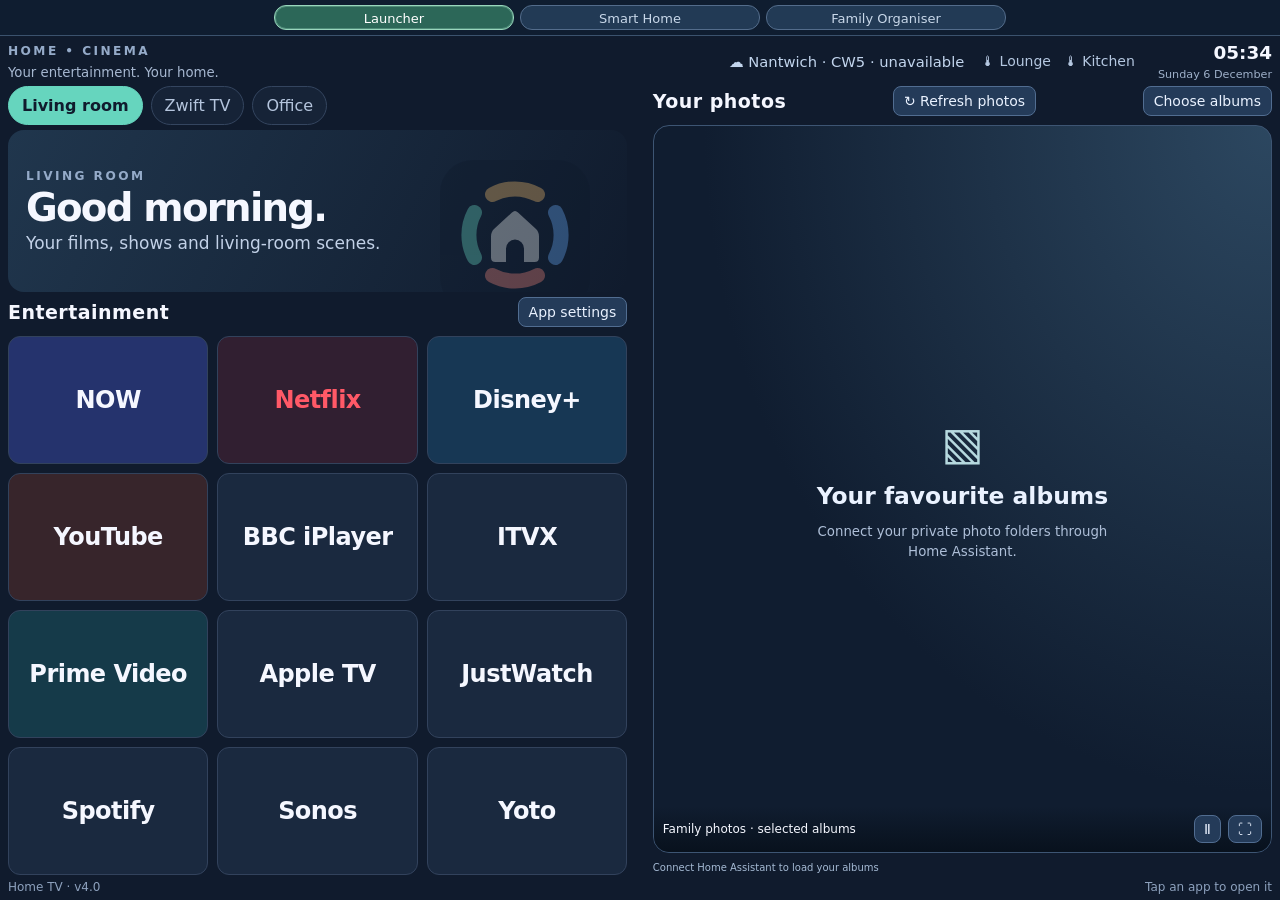
==== commit a755fb4d: "Fix Salus history response parsing and remove unrelated pet state" ====
--- a/index.html
+++ b/index.html
@@ -1416,7 +1416,10 @@
  const el=document.querySelector('.salus-history-preview span');
  if(!data.success){el.textContent='History unavailable: '+(data.error?.message||'Home Assistant rejected the request');return}
  const raw=data.result;
- petHistoryThrough=petHistoryRequestedThrough;
+ // WebSocket history is keyed by entity ID; REST-style fixtures may be arrays.
+ const groups=Array.isArray(raw)
+  ?(raw.length&&!Array.isArray(raw[0])?[['',raw]]:raw.map(group=>['',group]))
+  :Object.entries(raw||{});
  const points=[];
  const timestamp=v=>{
   if(v==null)return NaN;
@@ -1424,9 +1427,9 @@
   if(typeof v==='string'&&/^\d+(\.\d+)?$/.test(v)){const n=Number(v);return n<1e11?n*1000:n}
   return Date.parse(v);
  };
- for(const group of groups){
+ for(const [groupEntity,group] of groups){
   if(!Array.isArray(group))continue;
-  let entity='',attributes={};
+  let entity=groupEntity,attributes={};
   for(const p of group){
    if(!p||typeof p!=='object')continue;
    entity=p.entity_id||entity;
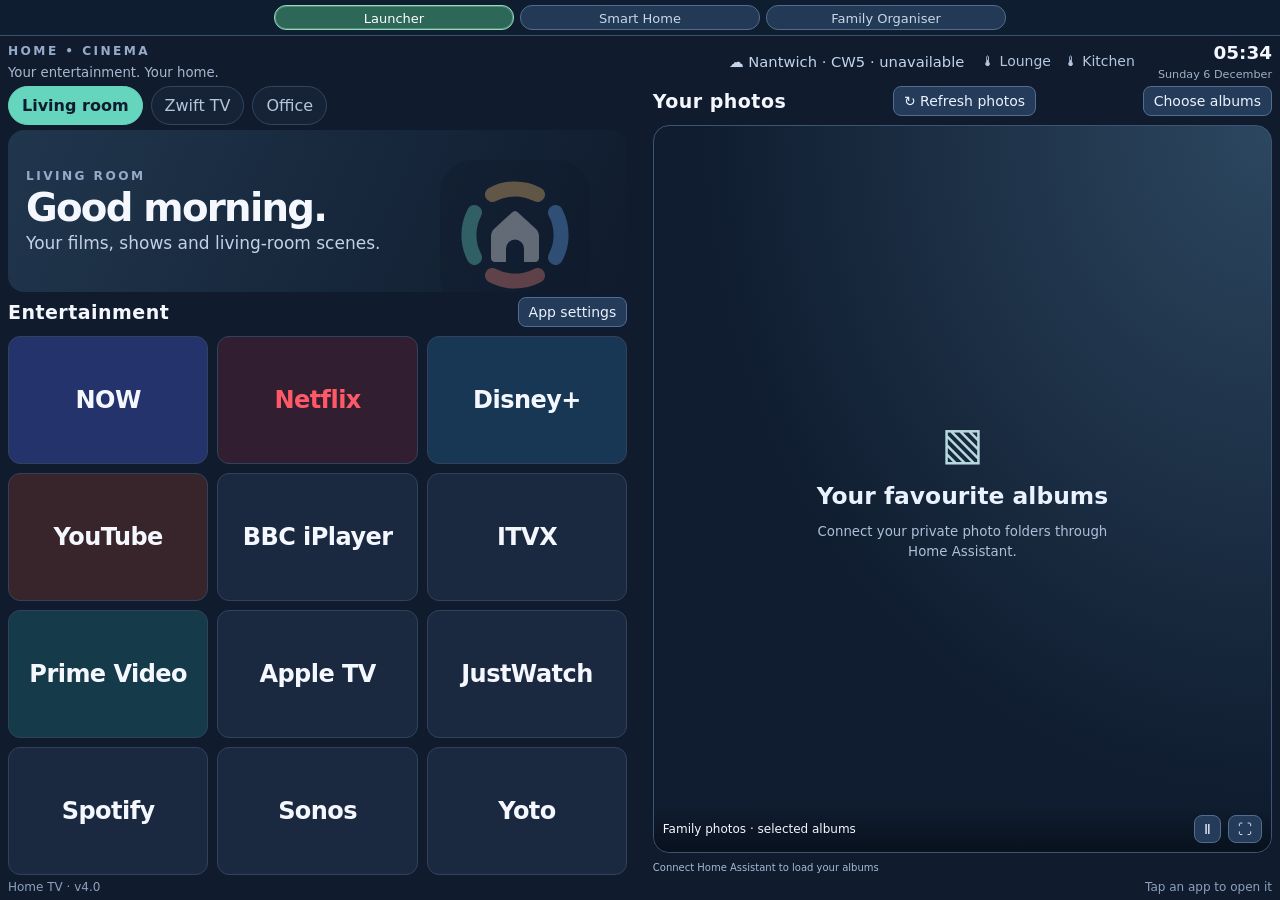
==== commit 333dda04: "fix: avoid stopped Eufy cameras when choosing live feed" ====
--- a/index.html
+++ b/index.html
@@ -1677,9 +1677,14 @@
 /* Front Door snapshot — authenticated Home Assistant camera_proxy, no stored image or credentials. */
 let eufyReturnFocus=null,eufyImageUrl=null;
 let eufySelectedCamera=null;
+function eufyCameraAvailable(id){
+ const state=haStates?.[id];
+ return !!state&&!['unknown','unavailable'].includes(state.state);
+}
 function eufyCameraChoices(){
- const ids=Object.keys(haStates||{}).filter(id=>id.startsWith('camera.')&&haStates[id]?.attributes?.viewer_card===true);
- // These are two integrations for the same physical doorbell. Keep the verified feed.
+ const ids=Object.keys(haStates||{}).filter(id=>id.startsWith('camera.')&&
+  haStates[id]?.attributes?.viewer_card===true&&eufyCameraAvailable(id));
+ // Deduplicate only available feeds: a stopped DEV bridge must not hide production.
  return ids.filter(id=>!(id==='camera.doorbell'&&ids.includes('camera.doorbell_dev')));
 }
 function eufyCameraEntity(){
@@ -1689,7 +1694,7 @@
  if(dev)return dev;
  if(ids.length)return ids[0];
  // Preserve the original snapshot camera fallback for older HA installations.
- const fallback=Object.keys(haStates||{}).filter(id=>id.startsWith('camera.')&&
+ const fallback=Object.keys(haStates||{}).filter(id=>id.startsWith('camera.')&&eufyCameraAvailable(id)&&
   /doorbell|front.?door|eufy/i.test(id+' '+(haStates[id]?.attributes?.friendly_name||'')));
  return fallback[0]||null;
 }
